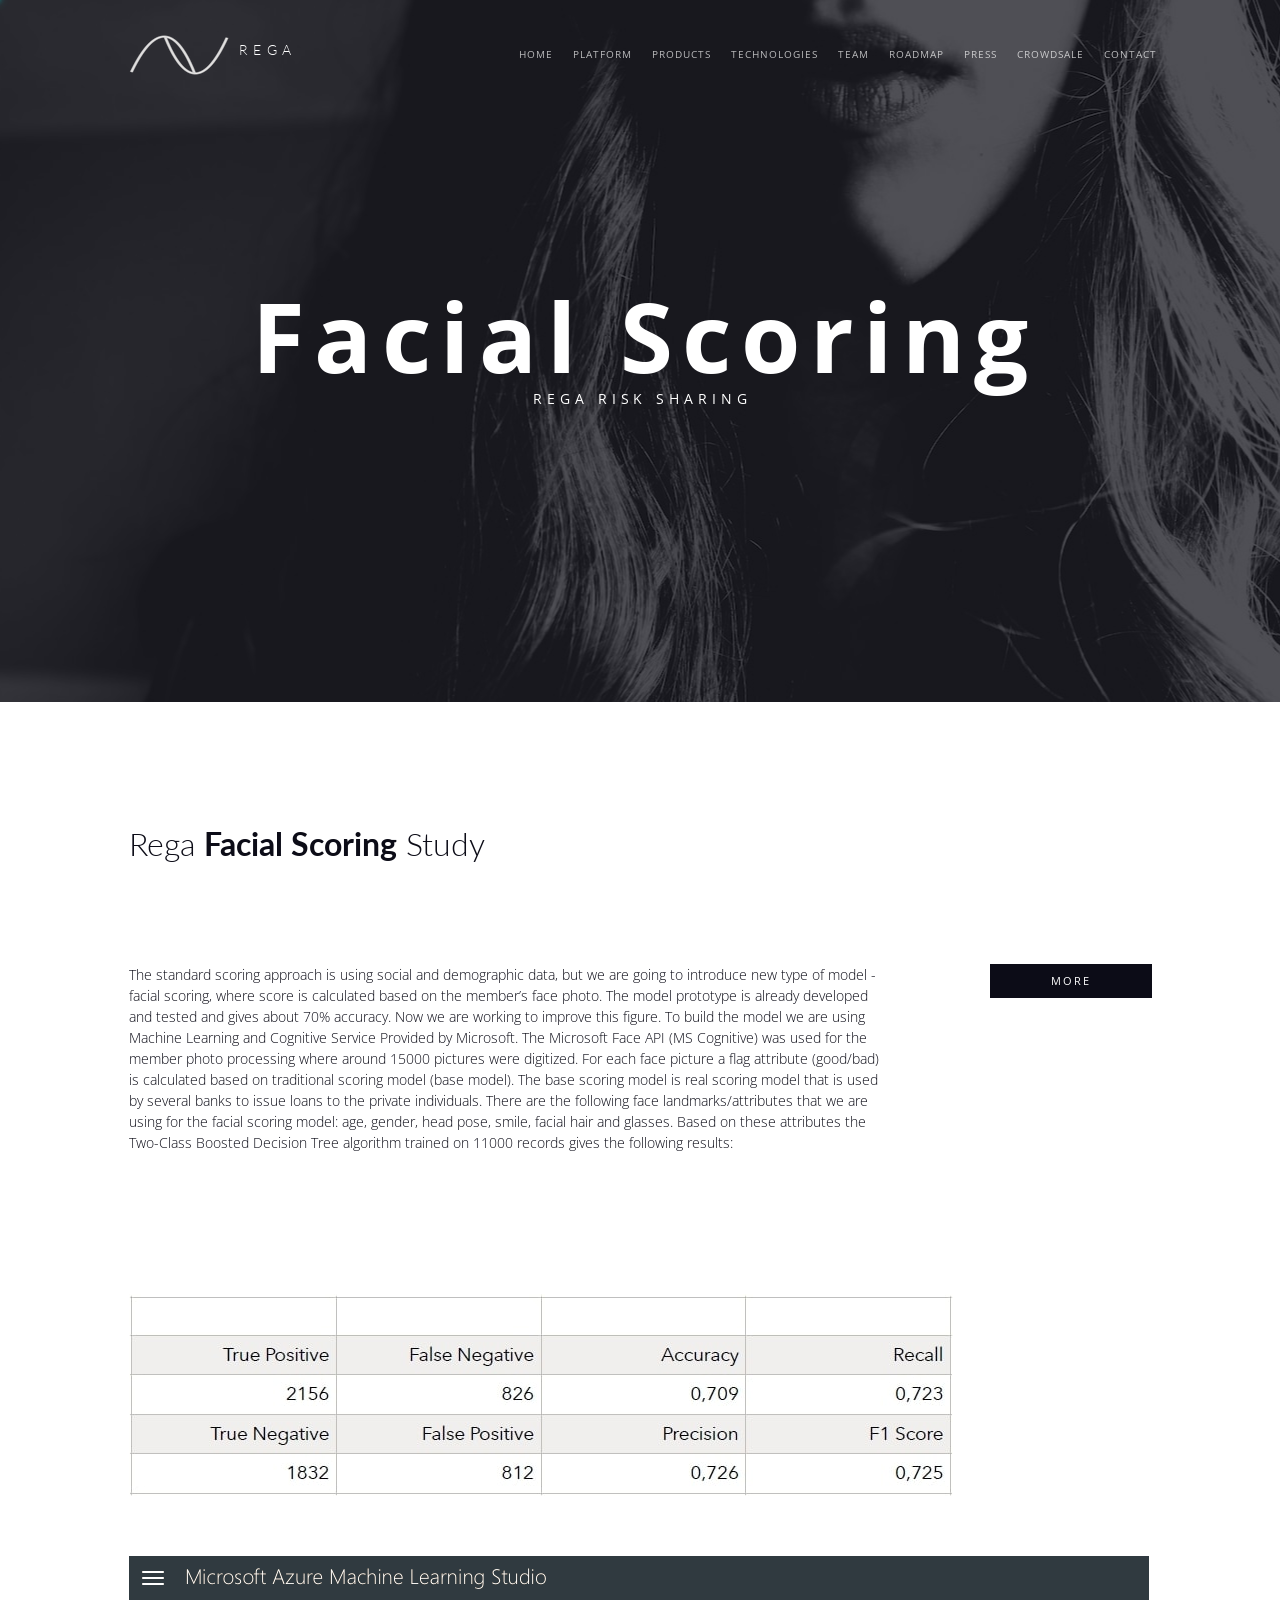
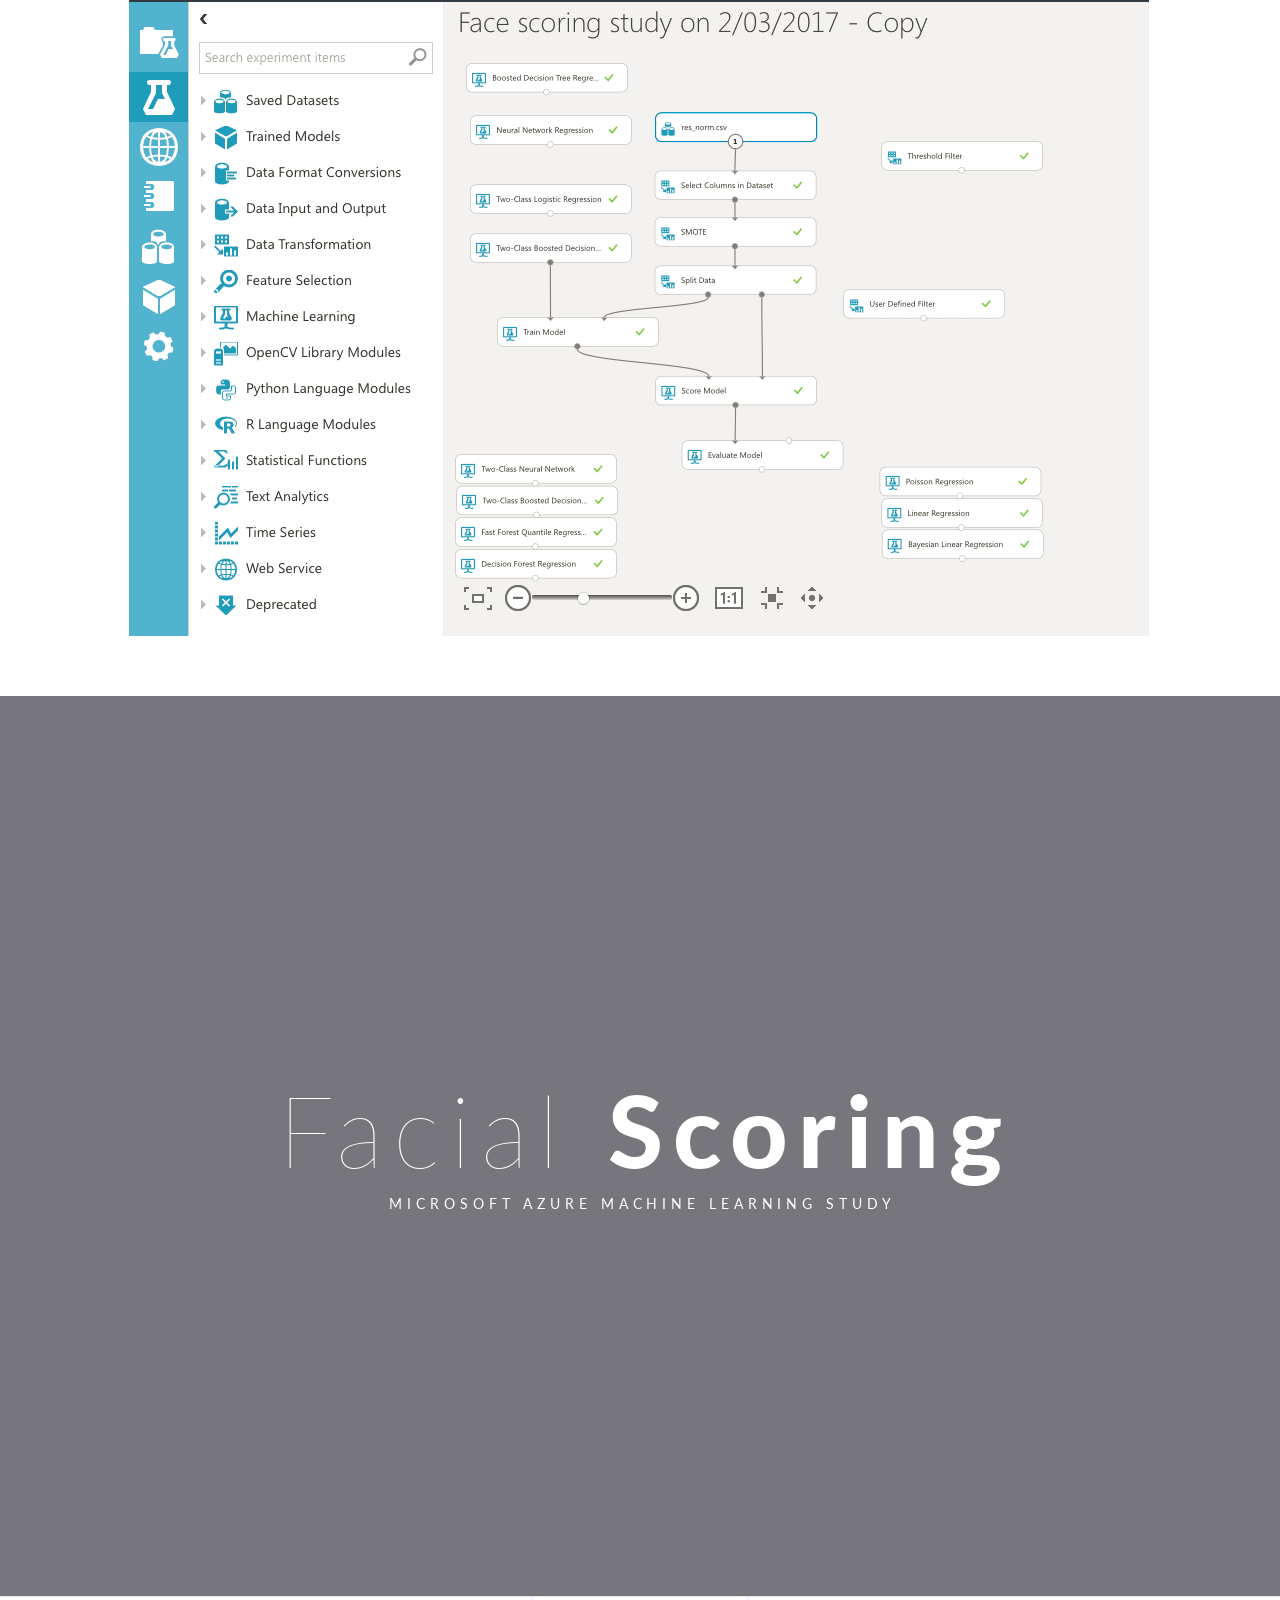
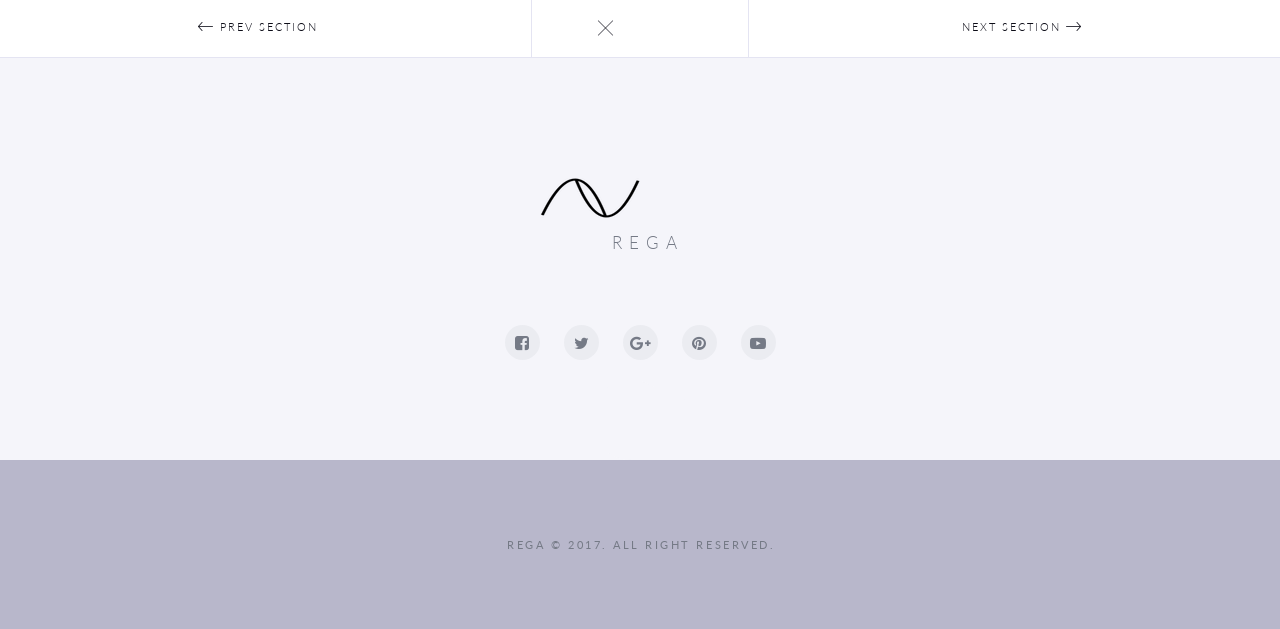
==== facialscoring.html @ 7fac7a2f "ver.1.0" ====
<!DOCTYPE html>
<html lang="en">

<head>
    <meta charset="utf-8">
    <meta http-equiv="X-UA-Compatible" content="IE=edge">
    <meta name="viewport" content="width=device-width, initial-scale=1.0, maximum-scale=1.0">
    <title>Rega | Facial Scoring</title>
    <!-- Bootstrap -->
    <link rel="stylesheet" href="css/bootstrap.min.css">
    <!-- Animation Libraries -->
    <link rel="stylesheet" href="css/animate.min.css">
    <link rel="stylesheet" href="css/magic.min.css">
    <!-- Google Fonts -->
    <link href='http://fonts.googleapis.com/css?family=Lato:100,300,400,700,900%7COpen+Sans:300,400,600,700' rel='stylesheet' type='text/css'>
    <!-- Fonts Icons -->
    <link rel="stylesheet" href="css/custom-icons.css">
    <link rel="stylesheet" href="css/et-line-icons.css">
    <link rel="stylesheet" href="http://maxcdn.bootstrapcdn.com/font-awesome/4.3.0/css/font-awesome.min.css">
    <!-- Owl Carousel -->
    <link rel="stylesheet" href="css/owl.carousel.min.css">
    <!-- Nivo Lightbox -->
    <link rel="stylesheet" href="css/nivo-lightbox/nivo-lightbox.css">
    <link rel="stylesheet" href="css/nivo-lightbox/lightbox-theme.css">
    <!-- Animated Headlines -->
    <link rel="stylesheet" href="css/animated-hedlines.css">
    <!-- Youtube Background Player -->
    <link rel="stylesheet" href="css/YTPlayer.css">
    <!-- Main Styles -->
    <link href="css/styles.css" rel="stylesheet">
    <!-- Theme -->
    <link href="css/theme/scuba-blue.css" rel="stylesheet" data-color="" id="theme">
    <!-- Animsition -->
    <link href="css/animsition.min.css" rel="stylesheet">
    <!-- Favicon (retina) -->
    <link rel="apple-touch-icon-precomposed" sizes="57x57" href="apple-touch-icon-57x57.png" />
    <link rel="apple-touch-icon-precomposed" sizes="114x114" href="apple-touch-icon-114x114.png" />
    <link rel="apple-touch-icon-precomposed" sizes="72x72" href="apple-touch-icon-72x72.png" />
    <link rel="apple-touch-icon-precomposed" sizes="144x144" href="apple-touch-icon-144x144.png" />
    <link rel="apple-touch-icon-precomposed" sizes="120x120" href="apple-touch-icon-120x120.png" />
    <link rel="apple-touch-icon-precomposed" sizes="152x152" href="apple-touch-icon-152x152.png" />
    <link rel="icon" type="image/png" href="favicon-32x32.png" sizes="32x32" />
    <link rel="icon" type="image/png" href="favicon-16x16.png" sizes="16x16" />
    <meta name="application-name" content="&nbsp;" />
    <meta name="msapplication-TileColor" content="#FFFFFF" />
    <meta name="msapplication-TileImage" content="mstile-144x144.png" />
</head>

<body>
    <div id="top"></div>
    <div id="page" class="animsition equal" data-animsition-in="fade-in" data-animsition-out="fade-out-up-sm" data-loader-type="loader2" data-page-loader-text="rega" style="transform-origin: 50% 50vh;">
        <section id="home-section" class="project-header facialscoring-bg overlay half-height">
            <div class="hs-content">
                <div class="hs-content-inner">
                    <div class=" init-animation-2 delay0-4s">
                        <h1 class="hs-text-11">facial scoring</h1>
                    </div>
                    <div class="init-animation-2 delay0-6s">
                        <h2 class="hs-text-6">rega risk sharing</h2>
                    </div>
                </div>
            </div>
        </section>
        <!-- page-header -->
        <!-- Navbar -->
        <div class="position-relative">
            <!-- sticky: 1) add class="sticky-navbar" to #nav-wrapper | 2) remove navbar-fixed-top navbar-transparent class from #nav -->
            <div id="nav-wrapper" class="transp-nav">
                <nav id="nav" class="navbar navbar-default navbar-transparent navbar-fixed-top ripple-group-parent init-animation-1" role="navigation">
                    <!-- progressbar -->
                    <div id="scroll-progressbar" class="scroll-progressbar">
                        <div>
                            <span class="scroll-shadow"></span>
                        </div>
                    </div>
                    <div class="container in-page-scroll">
                        <!-- Brand and toggle get grouped for better mobile display -->
                        <div class="navbar-header">
                            <button type="button" id="animated-navicon" class="navbar-toggle" data-toggle="collapse" data-target="#mobile-navbar-collapse">
                                <span class="sr-only">Toggle navigation</span>
                                <span class="icon-bar"></span>
                                <span class="icon-bar"></span>
                                <span class="icon-bar"></span>
                            </button>
                            <a class="navbar-brand ripple-group" href="index03.html#top">
                                <!-- <img class=" img-responsive" src="img/nn.png"> -->
                                <div class="navbar-logo pull-left">
                                    <img src="img/regalogo-b-w.png" alt="logo" />
                                </div>
                                <p class="pull-left font-second">rega</p>
                            </a>
                        </div>
                        <!-- Collect the nav links, forms, and other content for toggling -->
                        <div class="collapse navbar-collapse" id="mobile-navbar-collapse">
                            <ul class="nav navbar-nav navbar-right cl-effect-5">
                                <li>
                                    <a class="ripple-group" href="index03.html#top">
                                        <span data-hover="home">home</span>
                                    </a>
                                </li>
                                <li>
                                    <a class="ripple-group" href="index03.html#platform-section">
                                        <span data-hover="platform">platform</span>
                                    </a>
                                </li>
                                <li>
                                    <a class="ripple-group" href="index03.html#products-section">
                                        <span data-hover="products">products</span>
                                    </a>
                                </li>
                                <li>
                                    <a class="ripple-group" href="index03.html#technologies-section">
                                        <span data-hover="technologies">technologies</span>
                                    </a>
                                </li>
                                <li>
                                    <a class="ripple-group" href="index03.html#team-section">
                                        <span data-hover="team">team</span>
                                    </a>
                                </li>
                                <li>
                                    <a class="ripple-group" href="index03.html#process-section">
                                        <span data-hover="roadmap">roadmap</span>
                                    </a>
                                </li>
                                <li>
                                    <a class="ripple-group animsition-link" href="blog.html">
                                        <span data-hover="press">press</span>
                                    </a>
                                </li>
                                <li>
                                    <a class="ripple-group" href="index03.html#crowdsale-section">
                                        <span data-hover="crowdsale">crowdsale</span>
                                    </a>
                                </li>
                                <li>
                                    <a class="ripple-group" href="index03.html#contact-section">
                                        <span data-hover="contact">contact</span>
                                    </a>
                                </li>
                            </ul>
                        </div>
                        <!-- /.navbar-collapse -->
                    </div>
                    <!-- /.container -->
                </nav>
            </div>
        </div>
        <!--/ End Navbar -->
        <!-- Do not remove the div below if you want to a sticky navbar! -->
        <div id="about-section"></div>
        <section class="container section">
            <div id="workCopy">
                <div class="section-title text-left padding-bottom-50">
                    <div>
                        <h2 class="section-title-heading">rega <span>facial scoring</span> study</h2>
                    </div>
                </div>
                <div class="row">
                    <div class="col-sm-9">
                        <p class="workDesc">The standard scoring approach is using social and demographic data, but we are going to introduce new type of model - facial scoring, where score is calculated based on the member’s face photo. The model prototype is already developed and tested and gives about 70% accuracy. Now we are working to improve this figure. To build the model we are using Machine Learning and Cognitive Service Provided by Microsoft. The Microsoft Face API (MS Cognitive) was used for the member photo processing where around 15000 pictures were digitized. For each face picture a flag attribute (good/bad) is calculated based on traditional scoring model (base model). The base scoring model is real scoring model that is used by several banks to issue loans to the private individuals.  There are the following face landmarks/attributes that we are using for the facial scoring model: age, gender, head pose, smile, facial hair and glasses. Based on these attributes the Two-Class Boosted Decision Tree algorithm trained on 11000 records gives the following results:</p>
                    </div>
                    <div class="col-sm-3  text-right">
                        <a href="regawhitepaper.pdf" class="btn btn-animated btn-split btn-dark-transparent ripple-alone animsition-link" data-animsition-out="fade-out-up-sm" data-animsition-out-duration="500" data-text="more"><span>white paper</span></a>
                    </div>
                </div>
            </div>
        </section>
        <div class="container">
            <img class="img-responsive  padding-bottom-60" src="img/facialscoring-res.jpg" alt="">
            <img class="img-responsive  padding-bottom-60" src="img/facialscoring.png" alt="">
        </div>
        <div class="full-screen middle-poster overlay facialscoring-bg">
            <div class="table">
                <div class="table-cell">
                    <div class="container">
                        <div class="text-center font-second page-header-title-middle">
                            <h1 class="hs-text-10 wow fadeInDown">facial <span>scoring</span></h1>
                            <h4 class="hs-text-6 wow fadeInUp">Microsoft Azure Machine Learning Study</h4>
                        </div>
                    </div>
                    <!-- container -->
                </div>
            </div>
        </div>
        <div class="portfolio-nav row">
            <a href="tokens.html" class="prev-proj col-sm-5 col-xs-4 animsition-link font-second"><i class="ci-icon-uniE8D1"></i> prev section</a>
            <a href="index03.html#technologies-section" class="all-works col-sm-2 col-xs-4 font-second animsition-link "><i class="ci-icon-uniE8DE"></i><span> all technologies</span></a>
            <a href="scoring.html" class="next-proj col-sm-5 col-xs-4 animsition-link font-second">next section <i class="ci-icon-uniE8BE"></i></a>
        </div>
        
        <!-- container -->
        <!-- Footer Section -->
        <footer class="footer-section section no-padding-bottom light-footer">
            <!-- footer logo -->
            <div class="footer-logo">
            <img src="img/regalogo-b.png" alt="logo" />
                <p class="font-second">
                    rega
                </p>
            </div>
            <!--/ End footer logo -->
            <!-- Social icons -->
            <div class="footer-social">
                <a href="#." class="fa fa-facebook-square wow fadeIn" data-wow-offset="150" data-wow-delay="0s"></a>
                <a href="#." class="fa fa-twitter wow fadeIn" data-wow-offset="150" data-wow-delay=".15s"></a>
                <a href="#." class="fa fa-google-plus wow fadeIn" data-wow-offset="150" data-wow-delay=".3s"></a>
                <a href="#." class="fa fa-pinterest wow fadeIn" data-wow-offset="150" data-wow-delay=".45s"></a>
                <a href="#." class="fa fa-youtube-play wow fadeIn" data-wow-offset="150" data-wow-delay=".6s"></a>
            </div>
            <!--/ End Social icons -->
            <!-- go top pop-up -->
            <div id="go-top" class="go-top go-top-out in-page-scroll">
                <div class="circle1"></div>
                <a href="#top" class="square"><span></span></a>
                <div class="rectangle"></div>
                <div class="circle2"></div>
            </div>
            <!--/ End go top pop-up -->
            <div class="footer-bottom">
                <!-- Copyright -->
                <a class="footer-bottom-text font-second" href="http://themeforest.net/item/volar-one-page-parallax-template/11698815" target="_blank">rega © 2017. All Right Reserved.</a>
                <!-- End Copyright -->
            </div>
        </footer>
        <!--/ End Footer Section -->
    </div>
    <!-- JS Scripts -->
    <script src="js/modernizr.min.js"></script>
    <script src="js/jquery-2.1.1.min.js"></script>
    <script src="js/jquery.easing.1.3.min.js"></script>
    <script src="js/jquery.animsition.min.js"></script>
    <script src="js/smoothscroll.js"></script>
    <script src="js/skrollr.min.js"></script>
    <script src="js/wow.min.js"></script>
    <script src="js/waypoints.min.js"></script>
    <script src="js/bootstrap.min.js"></script>
    <script src="js/jquery.counterup.min.js"></script>
    <script src="js/owl.carousel.min.js"></script>
    <script src="js/animateSlider.js"></script>
    <script src="js/animated-headlines.js"></script>
    <script src="js/jquery.mb.YTPlayer.min.js"></script>
    <script src="js/jquery.vide.min.js"></script>
    <script src="js/jquery.particleground.min.js"></script>
    <script src="js/fss.min.js"></script>
    <script src="js/fssinit.js"></script>
    <script src="js/retina.min.js"></script>
    <script src="js/isotope.pkgd.min.js"></script>
    <script src="js/nivo-lightbox.min.js"></script>
    <script src="js/contactForm.js"></script>
    <!-- <script src="https://maps.googleapis.com/maps/api/js?sensor=false"></script> -->
    <script src="js/scripts.min.js"></script>
    <!--/ End JS Scripts -->
</body>

</html>
---- css/magic.min.css ----
@charset "UTF-8";.magictime{-webkit-animation-duration:1s;-moz-animation-duration:1s;-ms-animation-duration:1s;-o-animation-duration:1s;animation-duration:1s;-webkit-animation-fill-mode:both;-moz-animation-fill-mode:both;-ms-animation-fill-mode:both;-o-animation-fill-mode:both;animation-fill-mode:both;}.magic{-webkit-animation-name:magic;-moz-animation-name:magic;-ms-animation-name:magic;-o-animation-name:magic;animation-name:magic;}.openDownLeft{-webkit-animation-name:openDownLeft;-moz-animation-name:openDownLeft;-ms-animation-name:openDownLeft;-o-animation-name:openDownLeft;animation-name:openDownLeft;}.openDownRight{-webkit-animation-name:openDownRight;-moz-animation-name:openDownRight;-ms-animation-name:openDownRight;-o-animation-name:openDownRight;animation-name:openDownRight;}.openUpLeft{-webkit-animation-name:openUpLeft;-moz-animation-name:openUpLeft;-ms-animation-name:openUpLeft;-o-animation-name:openUpLeft;animation-name:openUpLeft;}.openUpRight{-webkit-animation-name:openUpRight;-moz-animation-name:openUpRight;-ms-animation-name:openUpRight;-o-animation-name:openUpRight;animation-name:openUpRight;}.openDownLeftRetourn{-webkit-animation-name:openDownLeftRetourn;-moz-animation-name:openDownLeftRetourn;-ms-animation-name:openDownLeftRetourn;-o-animation-name:openDownLeftRetourn;animation-name:openDownLeftRetourn;}.openDownRightRetourn{-webkit-animation-name:openDownRightRetourn;-moz-animation-name:openDownRightRetourn;-ms-animation-name:openDownRightRetourn;-o-animation-name:openDownRightRetourn;animation-name:openDownRightRetourn;}.openUpLeftRetourn{-webkit-animation-name:openUpLeftRetourn;-moz-animation-name:openUpLeftRetourn;-ms-animation-name:openUpLeftRetourn;-o-animation-name:openUpLeftRetourn;animation-name:openUpLeftRetourn;}.openUpRightRetourn{-webkit-animation-name:openUpRightRetourn;-moz-animation-name:openUpRightRetourn;-ms-animation-name:openUpRightRetourn;-o-animation-name:openUpRightRetourn;animation-name:openUpRightRetourn;}.openDownLeftOut{-webkit-animation-name:openDownLeftOut;-moz-animation-name:openDownLeftOut;-ms-animation-name:openDownLeftOut;-o-animation-name:openDownLeftOut;animation-name:openDownLeftOut;}.openDownRightOut{-webkit-animation-name:openDownRightOut;-moz-animation-name:openDownRightOut;-ms-animation-name:openDownRightOut;-o-animation-name:openDownRightOut;animation-name:openDownRightOut;}.openUpLeftOut{-webkit-animation-name:openUpLeftOut;-moz-animation-name:openUpLeftOut;-ms-animation-name:openUpLeftOut;-o-animation-name:openUpLeftOut;animation-name:openUpLeftOut;}.openUpRightOut{-webkit-animation-name:openUpRightOut;-moz-animation-name:openUpRightOut;-ms-animation-name:openUpRightOut;-o-animation-name:openUpRightOut;animation-name:openUpRightOut;}.perspectiveDown{-webkit-backface-visibility:visible !important;-moz-backface-visibility:visible !important;-ms-backface-visibility:visible !important;-o-backface-visibility:visible !important;backface-visibility:visible !important;-webkit-animation-name:perspectiveDown;-moz-animation-name:perspectiveDown;-ms-animation-name:perspectiveDown;-o-animation-name:perspectiveDown;animation-name:perspectiveDown;}.perspectiveLeft{-webkit-backface-visibility:visible !important;-moz-backface-visibility:visible !important;-ms-backface-visibility:visible !important;-o-backface-visibility:visible !important;backface-visibility:visible !important;-webkit-animation-name:perspectiveLeft;-moz-animation-name:perspectiveLeft;-ms-animation-name:perspectiveLeft;-o-animation-name:perspectiveLeft;animation-name:perspectiveLeft;}.perspectiveRight{-webkit-backface-visibility:visible !important;-moz-backface-visibility:visible !important;-ms-backface-visibility:visible !important;-o-backface-visibility:visible !important;backface-visibility:visible !important;-webkit-animation-name:perspectiveRight;-moz-animation-name:perspectiveRight;-ms-animation-name:perspectiveRight;-o-animation-name:perspectiveRight;animation-name:perspectiveRight;}.perspectiveUp{-webkit-backface-visibility:visible !important;-moz-backface-visibility:visible !important;-ms-backface-visibility:visible !important;-o-backface-visibility:visible !important;backface-visibility:visible !important;-webkit-animation-name:perspectiveUp;-moz-animation-name:perspectiveUp;-ms-animation-name:perspectiveUp;-o-animation-name:perspectiveUp;animation-name:perspectiveUp;}.perspectiveDownRetourn{-webkit-backface-visibility:visible !important;-moz-backface-visibility:visible !important;-ms-backface-visibility:visible !important;-o-backface-visibility:visible !important;backface-visibility:visible !important;-webkit-animation-name:perspectiveDownRetourn;-moz-animation-name:perspectiveDownRetourn;-ms-animation-name:perspectiveDownRetourn;-o-animation-name:perspectiveDownRetourn;animation-name:perspectiveDownRetourn;}.perspectiveLeftRetourn{-webkit-backface-visibility:visible !important;-moz-backface-visibility:visible !important;-ms-backface-visibility:visible !important;-o-backface-visibility:visible !important;backface-visibility:visible !important;-webkit-animation-name:perspectiveLeftRetourn;-moz-animation-name:perspectiveLeftRetourn;-ms-animation-name:perspectiveLeftRetourn;-o-animation-name:perspectiveLeftRetourn;animation-name:perspectiveLeftRetourn;}.perspectiveRightRetourn{-webkit-backface-visibility:visible !important;-moz-backface-visibility:visible !important;-ms-backface-visibility:visible !important;-o-backface-visibility:visible !important;backface-visibility:visible !important;-webkit-animation-name:perspectiveRightRetourn;-moz-animation-name:perspectiveRightRetourn;-ms-animation-name:perspectiveRightRetourn;-o-animation-name:perspectiveRightRetourn;animation-name:perspectiveRightRetourn;}.perspectiveUpRetourn{-webkit-backface-visibility:visible !important;-moz-backface-visibility:visible !important;-ms-backface-visibility:visible !important;-o-backface-visibility:visible !important;backface-visibility:visible !important;-webkit-animation-name:perspectiveUpRetourn;-moz-animation-name:perspectiveUpRetourn;-ms-animation-name:perspectiveUpRetourn;-o-animation-name:perspectiveUpRetourn;animation-name:perspectiveUpRetourn;}.puffIn{-webkit-animation-name:puffIn;-moz-animation-name:puffIn;-ms-animation-name:puffIn;-o-animation-name:puffIn;animation-name:puffIn;}.puffOut{-webkit-animation-name:puffOut;-moz-animation-name:puffOut;-ms-animation-name:puffOut;-o-animation-name:puffOut;animation-name:puffOut;}.rotateDown{-webkit-backface-visibility:visible !important;-moz-backface-visibility:visible !important;-ms-backface-visibility:visible !important;-o-backface-visibility:visible !important;backface-visibility:visible !important;-webkit-animation-name:rotateDown;-moz-animation-name:rotateDown;-ms-animation-name:rotateDown;-o-animation-name:rotateDown;animation-name:rotateDown;}.rotateLeft{-webkit-backface-visibility:visible !important;-moz-backface-visibility:visible !important;-ms-backface-visibility:visible !important;-o-backface-visibility:visible !important;backface-visibility:visible !important;-webkit-animation-name:rotateLeft;-moz-animation-name:rotateLeft;-ms-animation-name:rotateLeft;-o-animation-name:rotateLeft;animation-name:rotateLeft;}.rotateRight{-webkit-backface-visibility:visible !important;-moz-backface-visibility:visible !important;-ms-backface-visibility:visible !important;-o-backface-visibility:visible !important;backface-visibility:visible !important;-webkit-animation-name:rotateRight;-moz-animation-name:rotateRight;-ms-animation-name:rotateRight;-o-animation-name:rotateRight;animation-name:rotateRight;}.rotateUp{-webkit-backface-visibility:visible !important;-moz-backface-visibility:visible !important;-ms-backface-visibility:visible !important;-o-backface-visibility:visible !important;backface-visibility:visible !important;-webkit-animation-name:rotateUp;-moz-animation-name:rotateUp;-ms-animation-name:rotateUp;-o-animation-name:rotateUp;animation-name:rotateUp;}.slideDown{-webkit-animation-name:slideDown;-moz-animation-name:slideDown;-ms-animation-name:slideDown;-o-animation-name:slideDown;animation-name:slideDown;}.slideLeft{-webkit-animation-name:slideLeft;-moz-animation-name:slideLeft;-ms-animation-name:slideLeft;-o-animation-name:slideLeft;animation-name:slideLeft;}.slideRight{-webkit-animation-name:slideRight;-moz-animation-name:slideRight;-ms-animation-name:slideRight;-o-animation-name:slideRight;animation-name:slideRight;}.slideUp{-webkit-animation-name:slideUp;-moz-animation-name:slideUp;-ms-animation-name:slideUp;-o-animation-name:slideUp;animation-name:slideUp;}.slideDownRetourn{-webkit-animation-name:slideDownRetourn;-moz-animation-name:slideDownRetourn;-ms-animation-name:slideDownRetourn;-o-animation-name:slideDownRetourn;animation-name:slideDownRetourn;}.slideLeftRetourn{-webkit-animation-name:slideLeftRetourn;-moz-animation-name:slideLeftRetourn;-ms-animation-name:slideLeftRetourn;-o-animation-name:slideLeftRetourn;animation-name:slideLeftRetourn;}.slideRightRetourn{-webkit-animation-name:slideRightRetourn;-moz-animation-name:slideRightRetourn;-ms-animation-name:slideRightRetourn;-o-animation-name:slideRightRetourn;animation-name:slideRightRetourn;}.slideUpRetourn{-webkit-animation-name:slideUpRetourn;-moz-animation-name:slideUpRetourn;-ms-animation-name:slideUpRetourn;-o-animation-name:slideUpRetourn;animation-name:slideUpRetourn;}.swap{-webkit-animation-name:swap;-moz-animation-name:swap;-ms-animation-name:swap;-o-animation-name:swap;animation-name:swap;}.twisterInDown{-webkit-animation-name:twisterInDown;-moz-animation-name:twisterInDown;-ms-animation-name:twisterInDown;-o-animation-name:twisterInDown;animation-name:twisterInDown;}.twisterInUp{-webkit-animation-name:twisterInUp;-moz-animation-name:twisterInUp;-ms-animation-name:twisterInUp;-o-animation-name:twisterInUp;animation-name:twisterInUp;}.vanishIn{-webkit-animation-name:vanishIn;-moz-animation-name:vanishIn;-ms-animation-name:vanishIn;-o-animation-name:vanishIn;animation-name:vanishIn;}.vanishOut{-webkit-animation-name:vanishOut;-moz-animation-name:vanishOut;-ms-animation-name:vanishOut;-o-animation-name:vanishOut;animation-name:vanishOut;}.swashOut{-webkit-animation-name:swashOut;-moz-animation-name:swashOut;-ms-animation-name:swashOut;-o-animation-name:swashOut;animation-name:swashOut;}.swashIn{-webkit-animation-name:swashIn;-moz-animation-name:swashIn;-ms-animation-name:swashIn;-o-animation-name:swashIn;animation-name:swashIn;}.foolishOut{-webkit-animation-name:foolishOut;-moz-animation-name:foolishOut;-ms-animation-name:foolishOut;-o-animation-name:foolishOut;animation-name:foolishOut;}.foolishIn{-webkit-animation-name:foolishIn;-moz-animation-name:foolishIn;-ms-animation-name:foolishIn;-o-animation-name:foolishIn;animation-name:foolishIn;}.holeOut{-webkit-animation-name:holeOut;-moz-animation-name:holeOut;-ms-animation-name:holeOut;-o-animation-name:holeOut;animation-name:holeOut;}.tinRightOut{-webkit-animation-name:tinRightOut;-moz-animation-name:tinRightOut;-ms-animation-name:tinRightOut;-o-animation-name:tinRightOut;animation-name:tinRightOut;}.tinLeftOut{-webkit-animation-name:tinLeftOut;-moz-animation-name:tinLeftOut;-ms-animation-name:tinLeftOut;-o-animation-name:tinLeftOut;animation-name:tinLeftOut;}.tinUpOut{-webkit-animation-name:tinUpOut;-moz-animation-name:tinUpOut;-ms-animation-name:tinUpOut;-o-animation-name:tinUpOut;animation-name:tinUpOut;}.tinDownOut{-webkit-animation-name:tinDownOut;-moz-animation-name:tinDownOut;-ms-animation-name:tinDownOut;-o-animation-name:tinDownOut;animation-name:tinDownOut;}.tinRightIn{-webkit-animation-name:tinRightIn;-moz-animation-name:tinRightIn;-ms-animation-name:tinRightIn;-o-animation-name:tinRightIn;animation-name:tinRightIn;}.tinLeftIn{-webkit-animation-name:tinLeftIn;-moz-animation-name:tinLeftIn;-ms-animation-name:tinLeftIn;-o-animation-name:tinLeftIn;animation-name:tinLeftIn;}.tinUpIn{-webkit-animation-name:tinUpIn;-moz-animation-name:tinUpIn;-ms-animation-name:tinUpIn;-o-animation-name:tinUpIn;animation-name:tinUpIn;}.tinDownIn{-webkit-animation-name:tinDownIn;-moz-animation-name:tinDownIn;-ms-animation-name:tinDownIn;-o-animation-name:tinDownIn;animation-name:tinDownIn;}.bombRightOut{-webkit-animation-name:bombRightOut;-moz-animation-name:bombRightOut;-ms-animation-name:bombRightOut;-o-animation-name:bombRightOut;animation-name:bombRightOut;}.bombLeftOut{-webkit-animation-name:bombLeftOut;-moz-animation-name:bombLeftOut;-ms-animation-name:bombLeftOut;-o-animation-name:bombLeftOut;animation-name:bombLeftOut;}.boingInUp{-webkit-animation-name:boingInUp;-moz-animation-name:boingInUp;-ms-animation-name:boingInUp;-o-animation-name:boingInUp;animation-name:boingInUp;}.boingOutDown{-webkit-animation-name:boingOutDown;-moz-animation-name:boingOutDown;-ms-animation-name:boingOutDown;-o-animation-name:boingOutDown;animation-name:boingOutDown;}.spaceOutUp{-webkit-animation-name:spaceOutUp;-moz-animation-name:spaceOutUp;-ms-animation-name:spaceOutUp;-o-animation-name:spaceOutUp;animation-name:spaceOutUp;}.spaceOutRight{-webkit-animation-name:spaceOutRight;-moz-animation-name:spaceOutRight;-ms-animation-name:spaceOutRight;-o-animation-name:spaceOutRight;animation-name:spaceOutRight;}.spaceOutDown{-webkit-animation-name:spaceOutDown;-moz-animation-name:spaceOutDown;-ms-animation-name:spaceOutDown;-o-animation-name:spaceOutDown;animation-name:spaceOutDown;}.spaceOutLeft{-webkit-animation-name:spaceOutLeft;-moz-animation-name:spaceOutLeft;-ms-animation-name:spaceOutLeft;-o-animation-name:spaceOutLeft;animation-name:spaceOutLeft;}.spaceInUp{-webkit-animation-name:spaceInUp;-moz-animation-name:spaceInUp;-ms-animation-name:spaceInUp;-o-animation-name:spaceInUp;animation-name:spaceInUp;}.spaceInRight{-webkit-animation-name:spaceInRight;-moz-animation-name:spaceInRight;-ms-animation-name:spaceInRight;-o-animation-name:spaceInRight;animation-name:spaceInRight;}.spaceInDown{-webkit-animation-name:spaceInDown;-moz-animation-name:spaceInDown;-ms-animation-name:spaceInDown;-o-animation-name:spaceInDown;animation-name:spaceInDown;}.spaceInLeft{-webkit-animation-name:spaceInLeft;-moz-animation-name:spaceInLeft;-ms-animation-name:spaceInLeft;-o-animation-name:spaceInLeft;animation-name:spaceInLeft;}@-moz-keyframes magic{0%{opacity:1;-moz-transform-origin:100% 200%;-moz-transform:scale(1,1) rotate(0deg);}100%{opacity:0;-moz-transform-origin:200% 500%;-moz-transform:scale(0,0) rotate(270deg);}}@-webkit-keyframes magic{0%{opacity:1;-webkit-transform-origin:100% 200%;-webkit-transform:scale(1,1) rotate(0deg);}100%{opacity:0;-webkit-transform-origin:200% 500%;-webkit-transform:scale(0,0) rotate(270deg);}}@-o-keyframes magic{0%{opacity:1;-o-transform-origin:100% 200%;-o-transform:scale(1,1) rotate(0deg);}100%{opacity:0;-o-transform-origin:200% 500%;-o-transform:scale(0,0) rotate(270deg);}}@-ms-keyframes magic{0%{opacity:1;-ms-transform-origin:100% 200%;-ms-transform:scale(1,1) rotate(0deg);}100%{opacity:0;-ms-transform-origin:200% 500%;-ms-transform:scale(0,0) rotate(270deg);}}@keyframes magic{0%{opacity:1;transform-origin:100% 200%;transform:scale(1,1) rotate(0deg);}100%{opacity:0;transform-origin:200% 500%;transform:scale(0,0) rotate(270deg);}}@-moz-keyframes openDownLeft{0%{-moz-transform-origin:bottom left;-moz-transform:rotate(0deg);-moz-animation-timing-function:ease-out;}100%{-moz-transform-origin:bottom left;-moz-transform:rotate(-110deg);-moz-animation-timing-function:ease-in-out;}}@-webkit-keyframes openDownLeft{0%{-webkit-transform-origin:bottom left;-webkit-transform:rotate(0deg);-webkit-animation-timing-function:ease-out;}100%{-webkit-transform-origin:bottom left;-webkit-transform:rotate(-110deg);-webkit-animation-timing-function:ease-in-out;}}@-o-keyframes openDownLeft{0%{-o-transform-origin:bottom left;-o-transform:rotate(0deg);-o-animation-timing-function:ease-out;}100%{-o-transform-origin:bottom left;-o-transform:rotate(-110deg);-o-animation-timing-function:ease-in-out;}}@-ms-keyframes openDownLeft{0%{-ms-transform-origin:bottom left;-ms-transform:rotate(0deg);-ms-animation-timing-function:ease-out;}100%{-ms-transform-origin:bottom left;-ms-transform:rotate(-110deg);-ms-animation-timing-function:ease-in-out;}}@keyframes openDownLeft{0%{transform-origin:bottom left;transform:rotate(0deg);animation-timing-function:ease-out;}100%{transform-origin:bottom left;transform:rotate(-110deg);animation-timing-function:ease-in-out;}}@-moz-keyframes openDownRight{0%{-moz-transform-origin:bottom right;-moz-transform:rotate(0deg);-moz-animation-timing-function:ease-out;}100%{-moz-transform-origin:bottom right;-moz-transform:rotate(110deg);-moz-animation-timing-function:ease-in-out;}}@-webkit-keyframes openDownRight{0%{-webkit-transform-origin:bottom right;-webkit-transform:rotate(0deg);-webkit-animation-timing-function:ease-out;}100%{-webkit-transform-origin:bottom right;-webkit-transform:rotate(110deg);-webkit-animation-timing-function:ease-in-out;}}@-o-keyframes openDownRight{0%{-o-transform-origin:bottom right;-o-transform:rotate(0deg);-o-animation-timing-function:ease-out;}100%{-o-transform-origin:bottom right;-o-transform:rotate(110deg);-o-animation-timing-function:ease-in-out;}}@-ms-keyframes openDownRight{0%{-ms-transform-origin:bottom right;-ms-transform:rotate(0deg);-ms-animation-timing-function:ease-out;}100%{-ms-transform-origin:bottom right;-ms-transform:rotate(110deg);-ms-animation-timing-function:ease-in-out;}}@keyframes openDownRight{0%{transform-origin:bottom right;transform:rotate(0deg);animation-timing-function:ease-out;}100%{transform-origin:bottom right;transform:rotate(110deg);animation-timing-function:ease-in-out;}}@-moz-keyframes openUpLeft{0%{-moz-transform-origin:top left;-moz-transform:rotate(0deg);-moz-animation-timing-function:ease-out;}100%{-moz-transform-origin:top left;-moz-transform:rotate(110deg);-moz-animation-timing-function:ease-in-out;}}@-webkit-keyframes openUpLeft{0%{-webkit-transform-origin:top left;-webkit-transform:rotate(0deg);-webkit-animation-timing-function:ease-out;}100%{-webkit-transform-origin:top left;-webkit-transform:rotate(110deg);-webkit-animation-timing-function:ease-in-out;}}@-o-keyframes openUpLeft{0%{-o-transform-origin:top left;-o-transform:rotate(0deg);-o-animation-timing-function:ease-out;}100%{-o-transform-origin:top left;-o-transform:rotate(110deg);-o-animation-timing-function:ease-in-out;}}@-ms-keyframes openUpLeft{0%{-ms-transform-origin:top left;-ms-transform:rotate(0deg);-ms-animation-timing-function:ease-out;}100%{-ms-transform-origin:top left;-ms-transform:rotate(110deg);-ms-animation-timing-function:ease-in-out;}}@keyframes openUpLeft{0%{transform-origin:top left;transform:rotate(0deg);animation-timing-function:ease-out;}100%{transform-origin:top left;transform:rotate(110deg);animation-timing-function:ease-in-out;}}@-moz-keyframes openUpRight{0%{-moz-transform-origin:top right;-moz-transform:rotate(0deg);-moz-animation-timing-function:ease-out;}100%{-moz-transform-origin:top right;-moz-transform:rotate(-110deg);-moz-animation-timing-function:ease-in-out;}}@-webkit-keyframes openUpRight{0%{-webkit-transform-origin:top right;-webkit-transform:rotate(0deg);-webkit-animation-timing-function:ease-out;}100%{-webkit-transform-origin:top right;-webkit-transform:rotate(-110deg);-webkit-animation-timing-function:ease-in-out;}}@-o-keyframes openUpRight{0%{-o-transform-origin:top right;-o-transform:rotate(0deg);-o-animation-timing-function:ease-out;}100%{-o-transform-origin:top right;-o-transform:rotate(-110deg);-o-animation-timing-function:ease-in-out;}}@-ms-keyframes openUpRight{0%{-ms-transform-origin:top right;-ms-transform:rotate(0deg);-ms-animation-timing-function:ease-out;}100%{-ms-transform-origin:top right;-ms-transform:rotate(-110deg);-ms-animation-timing-function:ease-in-out;}}@keyframes openUpRight{0%{transform-origin:top right;transform:rotate(0deg);animation-timing-function:ease-out;}100%{transform-origin:top right;transform:rotate(-110deg);animation-timing-function:ease-in-out;}}@-moz-keyframes openDownLeftRetourn{0%{-moz-transform-origin:bottom left;-moz-transform:rotate(-110deg);-moz-animation-timing-function:ease-in-out;}100%{-moz-transform-origin:bottom left;-moz-transform:rotate(0deg);-moz-animation-timing-function:ease-out;}}@-webkit-keyframes openDownLeftRetourn{0%{-webkit-transform-origin:bottom left;-webkit-transform:rotate(-110deg);-webkit-animation-timing-function:ease-in-out;}100%{-webkit-transform-origin:bottom left;-webkit-transform:rotate(0deg);-webkit-animation-timing-function:ease-out;}}@-o-keyframes openDownLeftRetourn{0%{-o-transform-origin:bottom left;-o-transform:rotate(-110deg);-o-animation-timing-function:ease-in-out;}100%{-o-transform-origin:bottom left;-o-transform:rotate(0deg);-o-animation-timing-function:ease-out;}}@-ms-keyframes openDownLeftRetourn{0%{-ms-transform-origin:bottom left;-ms-transform:rotate(-110deg);-ms-animation-timing-function:ease-in-out;}100%{-ms-transform-origin:bottom left;-ms-transform:rotate(0deg);-ms-animation-timing-function:ease-out;}}@keyframes openDownLeftRetourn{0%{transform-origin:bottom left;transform:rotate(-110deg);animation-timing-function:ease-in-out;}100%{transform-origin:bottom left;transform:rotate(0deg);animation-timing-function:ease-out;}}@-moz-keyframes openDownRightRetourn{0%{-moz-transform-origin:bottom right;-moz-transform:rotate(110deg);-moz-animation-timing-function:ease-in-out;}100%{-moz-transform-origin:bottom right;-moz-transform:rotate(0deg);-moz-animation-timing-function:ease-out;}}@-webkit-keyframes openDownRightRetourn{0%{-webkit-transform-origin:bottom right;-webkit-transform:rotate(110deg);-webkit-animation-timing-function:ease-in-out;}100%{-webkit-transform-origin:bottom right;-webkit-transform:rotate(0deg);-webkit-animation-timing-function:ease-out;}}@-o-keyframes openDownRightRetourn{0%{-o-transform-origin:bottom right;-o-transform:rotate(110deg);-o-animation-timing-function:ease-in-out;}100%{-o-transform-origin:bottom right;-o-transform:rotate(0deg);-o-animation-timing-function:ease-out;}}@-ms-keyframes openDownRightRetourn{0%{-ms-transform-origin:bottom right;-ms-transform:rotate(110deg);-ms-animation-timing-function:ease-in-out;}100%{-ms-transform-origin:bottom right;-ms-transform:rotate(0deg);-ms-animation-timing-function:ease-out;}}@keyframes openDownRightRetourn{0%{transform-origin:bottom right;transform:rotate(110deg);animation-timing-function:ease-in-out;}100%{transform-origin:bottom right;transform:rotate(0deg);animation-timing-function:ease-out;}}@-moz-keyframes openUpLeftRetourn{0%{-moz-transform-origin:top left;-moz-transform:rotate(110deg);-moz-animation-timing-function:ease-in-out;}100%{-moz-transform-origin:top left;-moz-transform:rotate(0deg);-moz-animation-timing-function:ease-out;}}@-webkit-keyframes openUpLeftRetourn{0%{-webkit-transform-origin:top left;-webkit-transform:rotate(110deg);-webkit-animation-timing-function:ease-in-out;}100%{-webkit-transform-origin:top left;-webkit-transform:rotate(0deg);-webkit-animation-timing-function:ease-out;}}@-o-keyframes openUpLeftRetourn{0%{-o-transform-origin:top left;-o-transform:rotate(110deg);-o-animation-timing-function:ease-in-out;}100%{-o-transform-origin:top left;-o-transform:rotate(0deg);-o-animation-timing-function:ease-out;}}@-ms-keyframes openUpLeftRetourn{0%{-ms-transform-origin:top left;-ms-transform:rotate(110deg);-ms-animation-timing-function:ease-in-out;}100%{-ms-transform-origin:top left;-ms-transform:rotate(0deg);-ms-animation-timing-function:ease-out;}}@keyframes openUpLeftRetourn{0%{transform-origin:top left;transform:rotate(110deg);animation-timing-function:ease-in-out;}100%{transform-origin:top left;transform:rotate(0deg);animation-timing-function:ease-out;}}@-moz-keyframes openUpRightRetourn{0%{-moz-transform-origin:top right;-moz-transform:rotate(-110deg);-moz-animation-timing-function:ease-in-out;}100%{-moz-transform-origin:top right;-moz-transform:rotate(0deg);-moz-animation-timing-function:ease-out;}}@-webkit-keyframes openUpRightRetourn{0%{-webkit-transform-origin:top right;-webkit-transform:rotate(-110deg);-webkit-animation-timing-function:ease-in-out;}100%{-webkit-transform-origin:top right;-webkit-transform:rotate(0deg);-webkit-animation-timing-function:ease-out;}}@-o-keyframes openUpRightRetourn{0%{-o-transform-origin:top right;-o-transform:rotate(-110deg);-o-animation-timing-function:ease-in-out;}100%{-o-transform-origin:top right;-o-transform:rotate(0deg);-o-animation-timing-function:ease-out;}}@-ms-keyframes openUpRightRetourn{0%{-ms-transform-origin:top right;-ms-transform:rotate(-110deg);-ms-animation-timing-function:ease-in-out;}100%{-ms-transform-origin:top right;-ms-transform:rotate(0deg);-ms-animation-timing-function:ease-out;}}@keyframes openUpRightRetourn{0%{transform-origin:top right;transform:rotate(-110deg);animation-timing-function:ease-in-out;}100%{transform-origin:top right;transform:rotate(0deg);animation-timing-function:ease-out;}}@-moz-keyframes openDownLeftOut{0%{opacity:1;-moz-transform-origin:bottom left;-moz-transform:rotate(0deg);-moz-animation-timing-function:ease-out;}100%{opacity:0;-moz-transform-origin:bottom left;-moz-transform:rotate(-110deg);-moz-animation-timing-function:ease-in-out;}}@-webkit-keyframes openDownLeftOut{0%{opacity:1;-webkit-transform-origin:bottom left;-webkit-transform:rotate(0deg);-webkit-animation-timing-function:ease-out;}100%{opacity:0;-webkit-transform-origin:bottom left;-webkit-transform:rotate(-110deg);-webkit-animation-timing-function:ease-in-out;}}@-o-keyframes openDownLeftOut{0%{opacity:1;-o-transform-origin:bottom left;-o-transform:rotate(0deg);-o-animation-timing-function:ease-out;}100%{opacity:0;-o-transform-origin:bottom left;-o-transform:rotate(-110deg);-o-animation-timing-function:ease-in-out;}}@-ms-keyframes openDownLeftOut{0%{opacity:1;-ms-transform-origin:bottom left;-ms-transform:rotate(0deg);-ms-animation-timing-function:ease-out;}100%{opacity:0;-ms-transform-origin:bottom left;-ms-transform:rotate(-110deg);-ms-animation-timing-function:ease-in-out;}}@keyframes openDownLeftOut{0%{opacity:1;transform-origin:bottom left;transform:rotate(0deg);animation-timing-function:ease-out;}100%{opacity:0;transform-origin:bottom left;transform:rotate(-110deg);animation-timing-function:ease-in-out;}}@-moz-keyframes openDownRightOut{0%{opacity:1;-moz-transform-origin:bottom right;-moz-transform:rotate(0deg);-moz-animation-timing-function:ease-out;}100%{opacity:0;-moz-transform-origin:bottom right;-moz-transform:rotate(110deg);-moz-animation-timing-function:ease-in-out;}}@-webkit-keyframes openDownRightOut{0%{opacity:1;-webkit-transform-origin:bottom right;-webkit-transform:rotate(0deg);-webkit-animation-timing-function:ease-out;}100%{opacity:0;-webkit-transform-origin:bottom right;-webkit-transform:rotate(110deg);-webkit-animation-timing-function:ease-in-out;}}@-o-keyframes openDownRightOut{0%{opacity:1;-o-transform-origin:bottom right;-o-transform:rotate(0deg);-o-animation-timing-function:ease-out;}100%{opacity:0;-o-transform-origin:bottom right;-o-transform:rotate(110deg);-o-animation-timing-function:ease-in-out;}}@-ms-keyframes openDownRightOut{0%{opacity:1;-ms-transform-origin:bottom right;-ms-transform:rotate(0deg);-ms-animation-timing-function:ease-out;}100%{opacity:0;-ms-transform-origin:bottom right;-ms-transform:rotate(110deg);-ms-animation-timing-function:ease-in-out;}}@keyframes openDownRightOut{0%{opacity:1;transform-origin:bottom right;transform:rotate(0deg);animation-timing-function:ease-out;}100%{opacity:0;transform-origin:bottom right;transform:rotate(110deg);animation-timing-function:ease-in-out;}}@-moz-keyframes openUpLeftOut{0%{opacity:1;-moz-transform-origin:top left;-moz-transform:rotate(0deg);-moz-animation-timing-function:ease-out;}100%{opacity:0;-moz-transform-origin:top left;-moz-transform:rotate(110deg);-moz-animation-timing-function:ease-in-out;}}@-webkit-keyframes openUpLeftOut{0%{opacity:1;-webkit-transform-origin:top left;-webkit-transform:rotate(0deg);-webkit-animation-timing-function:ease-out;}100%{opacity:0;-webkit-transform-origin:top left;-webkit-transform:rotate(110deg);-webkit-animation-timing-function:ease-in-out;}}@-o-keyframes openUpLeftOut{0%{opacity:1;-o-transform-origin:top left;-o-transform:rotate(0deg);-o-animation-timing-function:ease-out;}100%{opacity:0;-o-transform-origin:top left;-o-transform:rotate(110deg);-o-animation-timing-function:ease-in-out;}}@-ms-keyframes openUpLeftOut{0%{opacity:1;-ms-transform-origin:top left;-ms-transform:rotate(0deg);-ms-animation-timing-function:ease-out;}100%{opacity:0;-ms-transform-origin:top left;-ms-transform:rotate(110deg);-ms-animation-timing-function:ease-in-out;}}@keyframes openUpLeftOut{0%{opacity:1;transform-origin:top left;transform:rotate(0deg);animation-timing-function:ease-out;}100%{opacity:0;transform-origin:top left;transform:rotate(110deg);animation-timing-function:ease-in-out;}}@-moz-keyframes openUpRightOut{0%{opacity:1;-moz-transform-origin:top right;-moz-transform:rotate(0deg);-moz-animation-timing-function:ease-out;}100%{opacity:0;-moz-transform-origin:top right;-moz-transform:rotate(-110deg);-moz-animation-timing-function:ease-in-out;}}@-webkit-keyframes openUpRightOut{0%{opacity:1;-webkit-transform-origin:top right;-webkit-transform:rotate(0deg);-webkit-animation-timing-function:ease-out;}100%{opacity:0;-webkit-transform-origin:top right;-webkit-transform:rotate(-110deg);-webkit-animation-timing-function:ease-in-out;}}@-o-keyframes openUpRightOut{0%{opacity:1;-o-transform-origin:top right;-o-transform:rotate(0deg);-o-animation-timing-function:ease-out;}100%{opacity:0;-o-transform-origin:top right;-o-transform:rotate(-110deg);-o-animation-timing-function:ease-in-out;}}@-ms-keyframes openUpRightOut{0%{opacity:1;-ms-transform-origin:top right;-ms-transform:rotate(0deg);-ms-animation-timing-function:ease-out;}100%{opacity:0;-ms-transform-origin:top right;-ms-transform:rotate(-110deg);-ms-animation-timing-function:ease-in-out;}}@keyframes openUpRightOut{0%{opacity:1;transform-origin:top right;transform:rotate(0deg);animation-timing-function:ease-out;}100%{opacity:0;transform-origin:top right;transform:rotate(-110deg);animation-timing-function:ease-in-out;}}@-moz-keyframes perspectiveDown{0%{-moz-transform-origin:0 100%;-moz-transform:perspective(800px) rotateX(0deg);}100%{-moz-transform-origin:0 100%;-moz-transform:perspective(800px) rotateX(-180deg);}}@-webkit-keyframes perspectiveDown{0%{-webkit-transform-origin:0 100%;-webkit-transform:perspective(800px) rotateX(0deg);}100%{-webkit-transform-origin:0 100%;-webkit-transform:perspective(800px) rotateX(-180deg);}}@-o-keyframes perspectiveDown{0%{-o-transform-origin:0 100%;-o-transform:perspective(800px) rotateX(0deg);}100%{-o-transform-origin:0 100%;-o-transform:perspective(800px) rotateX(-180deg);}}@-ms-keyframes perspectiveDown{0%{-ms-transform-origin:0 100%;-ms-transform:perspective(800px) rotateX(0deg);}100%{-ms-transform-origin:0 100%;-ms-transform:perspective(800px) rotateX(-180deg);}}@keyframes perspectiveDown{0%{transform-origin:0 100%;transform:perspective(800px) rotateX(0deg);}100%{transform-origin:0 100%;transform:perspective(800px) rotateX(-180deg);}}@-moz-keyframes perspectiveLeft{0%{-moz-transform-origin:0 0;-moz-transform:perspective(800px) rotateY(0deg);}100%{-moz-transform-origin:0 0;-moz-transform:perspective(800px) rotateY(-180deg);}}@-webkit-keyframes perspectiveLeft{0%{-webkit-transform-origin:0 0;-webkit-transform:perspective(800px) rotateY(0deg);}100%{-webkit-transform-origin:0 0;-webkit-transform:perspective(800px) rotateY(-180deg);}}@-o-keyframes perspectiveLeft{0%{-o-transform-origin:0 0;-o-transform:perspective(800px) rotateY(0deg);}100%{-o-transform-origin:0 0;-o-transform:perspective(800px) rotateY(-180deg);}}@-ms-keyframes perspectiveLeft{0%{-ms-transform-origin:0 0;-ms-transform:perspective(800px) rotateY(0deg);}100%{-ms-transform-origin:0 0;-ms-transform:perspective(800px) rotateY(-180deg);}}@keyframes perspectiveLeft{0%{transform-origin:0 0;transform:perspective(800px) rotateY(0deg);}100%{transform-origin:0 0;transform:perspective(800px) rotateY(-180deg);}}@-moz-keyframes perspectiveRight{0%{-moz-transform-origin:100% 0;-moz-transform:perspective(800px) rotateY(0deg);}100%{-moz-transform-origin:100% 0;-moz-transform:perspective(800px) rotateY(180deg);}}@-webkit-keyframes perspectiveRight{0%{-webkit-transform-origin:100% 0;-webkit-transform:perspective(800px) rotateY(0deg);}100%{-webkit-transform-origin:100% 0;-webkit-transform:perspective(800px) rotateY(180deg);}}@-o-keyframes perspectiveRight{0%{-o-transform-origin:100% 0;-o-transform:perspective(800px) rotateY(0deg);}100%{-o-transform-origin:100% 0;-o-transform:perspective(800px) rotateY(180deg);}}@-ms-keyframes perspectiveRight{0%{-ms-transform-origin:100% 0;-ms-transform:perspective(800px) rotateY(0deg);}100%{-ms-transform-origin:100% 0;-ms-transform:perspective(800px) rotateY(180deg);}}@keyframes perspectiveRight{0%{transform-origin:100% 0;transform:perspective(800px) rotateY(0deg);}100%{transform-origin:100% 0;transform:perspective(800px) rotateY(180deg);}}@-moz-keyframes perspectiveUp{0%{-moz-transform-origin:0 0;-moz-transform:perspective(800px) rotateX(0deg);}100%{-moz-transform-origin:0 0;-moz-transform:perspective(800px) rotateX(180deg);}}@-webkit-keyframes perspectiveUp{0%{-webkit-transform-origin:0 0;-webkit-transform:perspective(800px) rotateX(0deg);}100%{-webkit-transform-origin:0 0;-webkit-transform:perspective(800px) rotateX(180deg);}}@-o-keyframes perspectiveUp{0%{-o-transform-origin:0 0;-o-transform:perspective(800px) rotateX(0deg);}100%{-o-transform-origin:0 0;-o-transform:perspective(800px) rotateX(180deg);}}@-ms-keyframes perspectiveUp{0%{-ms-transform-origin:0 0;-ms-transform:perspective(800px) rotateX(0deg);}100%{-ms-transform-origin:0 0;-ms-transform:perspective(800px) rotateX(180deg);}}@keyframes perspectiveUp{0%{transform-origin:0 0;transform:perspective(800px) rotateX(0deg);}100%{transform-origin:0 0;transform:perspective(800px) rotateX(180deg);}}@-moz-keyframes perspectiveDownRetourn{0%{-moz-transform-origin:0 100%;-moz-transform:perspective(800px) rotateX(-180deg);}100%{-moz-transform-origin:0 100%;-moz-transform:perspective(800px) rotateX(0deg);}}@-webkit-keyframes perspectiveDownRetourn{0%{-webkit-transform-origin:0 100%;-webkit-transform:perspective(800px) rotateX(-180deg);}100%{-webkit-transform-origin:0 100%;-webkit-transform:perspective(800px) rotateX(0deg);}}@-o-keyframes perspectiveDownRetourn{0%{-o-transform-origin:0 100%;-o-transform:perspective(800px) rotateX(-180deg);}100%{-o-transform-origin:0 100%;-o-transform:perspective(800px) rotateX(0deg);}}@-ms-keyframes perspectiveDownRetourn{0%{-ms-transform-origin:0 100%;-ms-transform:perspective(800px) rotateX(-180deg);}100%{-ms-transform-origin:0 100%;-ms-transform:perspective(800px) rotateX(0deg);}}@keyframes perspectiveDownRetourn{0%{transform-origin:0 100%;transform:perspective(800px) rotateX(-180deg);}100%{transform-origin:0 100%;transform:perspective(800px) rotateX(0deg);}}@-moz-keyframes perspectiveLeftRetourn{0%{-moz-transform-origin:0 0;-moz-transform:perspective(800px) rotateY(-180deg);}100%{-moz-transform-origin:0 0;-moz-transform:perspective(800px) rotateY(0deg);}}@-webkit-keyframes perspectiveLeftRetourn{0%{-webkit-transform-origin:0 0;-webkit-transform:perspective(800px) rotateY(-180deg);}100%{-webkit-transform-origin:0 0;-webkit-transform:perspective(800px) rotateY(0deg);}}@-o-keyframes perspectiveLeftRetourn{0%{-o-transform-origin:0 0;-o-transform:perspective(800px) rotateY(-180deg);}100%{-o-transform-origin:0 0;-o-transform:perspective(800px) rotateY(0deg);}}@-ms-keyframes perspectiveLeftRetourn{0%{-ms-transform-origin:0 0;-ms-transform:perspective(800px) rotateY(-180deg);}100%{-ms-transform-origin:0 0;-ms-transform:perspective(800px) rotateY(0deg);}}@keyframes perspectiveLeftRetourn{0%{transform-origin:0 0;transform:perspective(800px) rotateY(-180deg);}100%{transform-origin:0 0;transform:perspective(800px) rotateY(0deg);}}@-moz-keyframes perspectiveRightRetourn{0%{-moz-transform-origin:100% 0;-moz-transform:perspective(800px) rotateY(180deg);}100%{-moz-transform-origin:100% 0;-moz-transform:perspective(800px) rotateY(0deg);}}@-webkit-keyframes perspectiveRightRetourn{0%{-webkit-transform-origin:100% 0;-webkit-transform:perspective(800px) rotateY(180deg);}100%{-webkit-transform-origin:100% 0;-webkit-transform:perspective(800px) rotateY(0deg);}}@-o-keyframes perspectiveRightRetourn{0%{-o-transform-origin:100% 0;-o-transform:perspective(800px) rotateY(180deg);}100%{-o-transform-origin:100% 0;-o-transform:perspective(800px) rotateY(0deg);}}@-ms-keyframes perspectiveRightRetourn{0%{-ms-transform-origin:100% 0;-ms-transform:perspective(800px) rotateY(180deg);}100%{-ms-transform-origin:100% 0;-ms-transform:perspective(800px) rotateY(0deg);}}@keyframes perspectiveRightRetourn{0%{transform-origin:100% 0;transform:perspective(800px) rotateY(180deg);}100%{transform-origin:100% 0;transform:perspective(800px) rotateY(0deg);}}@-moz-keyframes perspectiveUpRetourn{0%{-moz-transform-origin:0 0;-moz-transform:perspective(800px) rotateX(180deg);}100%{-moz-transform-origin:0 0;-moz-transform:perspective(800px) rotateX(0deg);}}@-webkit-keyframes perspectiveUpRetourn{0%{-webkit-transform-origin:0 0;-webkit-transform:perspective(800px) rotateX(180deg);}100%{-webkit-transform-origin:0 0;-webkit-transform:perspective(800px) rotateX(0deg);}}@-o-keyframes perspectiveUpRetourn{0%{-o-transform-origin:0 0;-o-transform:perspective(800px) rotateX(180deg);}100%{-o-transform-origin:0 0;-o-transform:perspective(800px) rotateX(0deg);}}@-ms-keyframes perspectiveUpRetourn{0%{-ms-transform-origin:0 0;-ms-transform:perspective(800px) rotateX(180deg);}100%{-ms-transform-origin:0 0;-ms-transform:perspective(800px) rotateX(0deg);}}@keyframes perspectiveUpRetourn{0%{transform-origin:0 0;transform:perspective(800px) rotateX(180deg);}100%{transform-origin:0 0;transform:perspective(800px) rotateX(0deg);}}@-moz-keyframes puffIn{0%{opacity:0;-moz-transform-origin:50% 50%;-moz-transform:scale(2,2);-moz-filter:blur(2px);}100%{opacity:1;-moz-transform-origin:50% 50%;-moz-transform:scale(1,1);-moz-filter:blur(0px);}}@-webkit-keyframes puffIn{0%{opacity:0;-webkit-transform-origin:50% 50%;-webkit-transform:scale(2,2);-webkit-filter:blur(2px);}100%{opacity:1;-webkit-transform-origin:50% 50%;-webkit-transform:scale(1,1);-webkit-filter:blur(0px);}}@-o-keyframes puffIn{0%{opacity:0;-o-transform-origin:50% 50%;-o-transform:scale(2,2);-webkit-filter:blur(2px);}100%{opacity:1;-o-transform-origin:50% 50%;-o-transform:scale(1,1);-webkit-filter:blur(0px);}}@-ms-keyframes puffIn{0%{opacity:0;filter:alpha(opacity=0);-ms-transform-origin:50% 50%;-ms-transform:scale(2,2);filter:blur(2px);}100%{opacity:1;filter:alpha(opacity=100);-ms-transform-origin:50% 50%;-ms-transform:scale(1,1);filter:blur(0px);}}@keyframes puffIn{0%{opacity:0;transform-origin:50% 50%;transform:scale(2,2);filter:blur(2px);}100%{opacity:1;transform-origin:50% 50%;transform:scale(1,1);filter:blur(0px);}}@-moz-keyframes puffOut{0%{opacity:1;-moz-transform-origin:50% 50%;-moz-transform:scale(1,1);-moz-filter:blur(0px);}100%{opacity:0;-moz-transform-origin:50% 50%;-moz-transform:scale(2,2);-moz-filter:blur(2px);}}@-webkit-keyframes puffOut{0%{opacity:1;-webkit-transform-origin:50% 50%;-webkit-transform:scale(1,1);-webkit-filter:blur(0px);}100%{opacity:0;-webkit-transform-origin:50% 50%;-webkit-transform:scale(2,2);-webkit-filter:blur(2px);}}@-o-keyframes puffOut{0%{opacity:1;-o-transform-origin:50% 50%;-o-transform:scale(1,1);-webkit-filter:blur(0px);}100%{opacity:0;-o-transform-origin:50% 50%;-o-transform:scale(2,2);-webkit-filter:blur(2px);}}@-ms-keyframes puffOut{0%{opacity:1;filter:alpha(opacity=100);-ms-transform-origin:50% 50%;-ms-transform:scale(1,1);filter:blur(0px);}100%{opacity:0;filter:alpha(opacity=0);-ms-transform-origin:50% 50%;-ms-transform:scale(2,2);filter:blur(2px);}}@keyframes puffOut{0%{opacity:1;transform-origin:50% 50%;transform:scale(1,1);-webkit-filter:blur(0px);}100%{opacity:0;transform-origin:50% 50%;transform:scale(2,2);-webkit-filter:blur(2px);}}@-moz-keyframes rotateDown{0%{opacity:1;-moz-transform-origin:0 0;-moz-transform:perspective(800px) rotateX(0deg) translateZ(0px);}100%{opacity:0;-moz-transform-origin:50% 100%;-moz-transform:perspective(800px) rotateX(-180deg) translateZ(300px);}}@-webkit-keyframes rotateDown{0%{opacity:1;-webkit-transform-origin:0 0;-webkit-transform:perspective(800px) rotateX(0deg) translateZ(0px);}100%{opacity:0;-webkit-transform-origin:50% 100%;-webkit-transform:perspective(800px) rotateX(-180deg) translateZ(300px);}}@-o-keyframes rotateDown{0%{opacity:1;-o-transform-origin:0 0;-o-transform:perspective(800px) rotateX(0deg) translateZ(0px);}100%{opacity:0;-o-transform-origin:50% 100%;-o-transform:perspective(800px) rotateX(-180deg) translateZ(300px);}}@-ms-keyframes rotateDown{0%{opacity:1;filter:alpha(opacity=100);-ms-transform-origin:0 0;-ms-transform:perspective(800px) rotateX(0deg) translateZ(0px);}100%{opacity:0;filter:alpha(opacity=0);-ms-transform-origin:50% 100%;-ms-transform:perspective(800px) rotateX(-180deg) translateZ(300px);}}@keyframes rotateDown{0%{opacity:1;transform-origin:0 0;transform:perspective(800px) rotateX(0deg) translateZ(0px);}100%{opacity:0;transform-origin:50% 100%;transform:perspective(800px) rotateX(-180deg) translateZ(300px);}}@-moz-keyframes rotateLeft{0%{opacity:1;-moz-transform-origin:0 0;-moz-transform:perspective(800px) rotateY(0deg) translateZ(0px);}100%{opacity:0;-moz-transform-origin:50% 0;-moz-transform:perspective(800px) rotateY(180deg) translateZ(300px);}}@-webkit-keyframes rotateLeft{0%{opacity:1;-webkit-transform-origin:0 0;-webkit-transform:perspective(800px) rotateY(0deg) translateZ(0px);}100%{opacity:0;-webkit-transform-origin:50% 0;-webkit-transform:perspective(800px) rotateY(180deg) translateZ(300px);}}@-o-keyframes rotateLeft{0%{opacity:1;-o-transform-origin:0 0;-o-transform:perspective(800px) rotateY(0deg) translateZ(0px);}100%{opacity:0;-o-transform-origin:50% 0;-o-transform:perspective(800px) rotateY(180deg) translateZ(300px);}}@-ms-keyframes rotateLeft{0%{opacity:1;filter:alpha(opacity=100);-ms-transform-origin:0 0;-ms-transform:perspective(800px) rotateY(0deg) translateZ(0px);}100%{opacity:0;filter:alpha(opacity=0);-ms-transform-origin:50% 0;-ms-transform:perspective(800px) rotateY(180deg) translateZ(300px);}}@keyframes rotateLeft{0%{opacity:1;transform-origin:0 0;transform:perspective(800px) rotateY(0deg) translateZ(0px);}100%{opacity:0;transform-origin:50% 0;transform:perspective(800px) rotateY(180deg) translateZ(300px);}}@-moz-keyframes rotateRight{0%{opacity:1;-moz-transform-origin:0 0;-moz-transform:perspective(800px) rotateY(0deg) translate3d(0px);}100%{opacity:0;-moz-transform-origin:50% 0;-moz-transform:perspective(800px) rotateY(-180deg) translateZ(150px);}}@-webkit-keyframes rotateRight{0%{opacity:1;-webkit-transform-origin:0 0;-webkit-transform:perspective(800px) rotateY(0deg) translate3d(0px);}100%{opacity:0;-webkit-transform-origin:50% 0;-webkit-transform:perspective(800px) rotateY(-180deg) translateZ(150px);}}@-o-keyframes rotateRight{0%{opacity:1;-o-transform-origin:0 0;-o-transform:perspective(800px) rotateY(0deg) translate3d(0px);}100%{opacity:0;-o-transform-origin:50% 0;-o-transform:perspective(800px) rotateY(-180deg) translateZ(150px);}}@-ms-keyframes rotateRight{0%{opacity:1;filter:alpha(opacity=100);-ms-transform-origin:0 0;-ms-transform:perspective(800px) rotateY(0deg) translate3d(0px);}100%{opacity:0;filter:alpha(opacity=0);-ms-transform-origin:50% 0;-ms-transform:perspective(800px) rotateY(-180deg) translateZ(150px);}}@keyframes rotateRight{0%{opacity:1;transform-origin:0 0;transform:perspective(800px) rotateY(0deg) translate3d(0px);}100%{opacity:0;transform-origin:50% 0;transform:perspective(800px) rotateY(-180deg) translateZ(150px);}}@-moz-keyframes rotateUp{0%{opacity:1;-moz-transform-origin:0 0;-moz-transform:perspective(800px) rotateX(0deg) translateZ(0px);}100%{opacity:0;-moz-transform-origin:50% 0;-moz-transform:perspective(800px) rotateX(180deg) translateZ(100px);}}@-webkit-keyframes rotateUp{0%{opacity:1;-webkit-transform-origin:0 0;-webkit-transform:perspective(800px) rotateX(0deg) translateZ(0px);}100%{opacity:0;-webkit-transform-origin:50% 0;-webkit-transform:perspective(800px) rotateX(180deg) translateZ(100px);}}@-o-keyframes rotateUp{0%{opacity:1;-o-transform-origin:0 0;-o-transform:perspective(800px) rotateX(0deg) translateZ(0px);}100%{opacity:0;-o-transform-origin:50% 0;-o-transform:perspective(800px) rotateX(180deg) translateZ(100px);}}@-ms-keyframes rotateUp{0%{opacity:1;filter:alpha(opacity=100);-ms-transform-origin:0 0;-ms-transform:perspective(800px) rotateX(0deg) translateZ(0px);}100%{opacity:0;filter:alpha(opacity=0);-ms-transform-origin:50% 0;-ms-transform:perspective(800px) rotateX(180deg) translateZ(100px);}}@keyframes rotateUp{0%{opacity:1;transform-origin:0 0;transform:perspective(800px) rotateX(0deg) translateZ(0px);}100%{opacity:0;transform-origin:50% 0;transform:perspective(800px) rotateX(180deg) translateZ(100px);}}@-moz-keyframes slideDown{0%{-moz-transform-origin:0 0;-moz-transform:translateY(0%);}100%{-moz-transform-origin:0 0;-moz-transform:translateY(100%);}}@-webkit-keyframes slideDown{0%{-webkit-transform-origin:0 0;-webkit-transform:translateY(0%);}100%{-webkit-transform-origin:0 0;-webkit-transform:translateY(100%);}}@-o-keyframes slideDown{0%{-o-transform-origin:0 0;-o-transform:translateY(0%);}100%{-o-transform-origin:0 0;-o-transform:translateY(100%);}}@-ms-keyframes slideDown{0%{-ms-transform-origin:0 0;-ms-transform:translateY(0%);}100%{-ms-transform-origin:0 0;-ms-transform:translateY(100%);}}@keyframes slideDown{0%{transform-origin:0 0;transform:translateY(0%);}100%{transform-origin:0 0;transform:translateY(100%);}}@-moz-keyframes slideLeft{0%{-moz-transform-origin:0 0;-moz-transform:translateX(0%);}100%{-moz-transform-origin:0 0;-moz-transform:translateX(-100%);}}@-webkit-keyframes slideLeft{0%{-webkit-transform-origin:0 0;;-webkit-transform:translateX(0%);}100%{-webkit-transform-origin:0 0;-webkit-transform:translateX(-100%);}}@-o-keyframes slideLeft{0%{-o-transform-origin:0 0;-o-transform:translateX(0%);}100%{-o-transform-origin:0 0;-o-transform:translateX(-100%);}}@-ms-keyframes slideLeft{0%{-ms-transform-origin:0 0;-ms-transform:translateX(0%);}100%{-ms-transform-origin:0 0;-ms-transform:translateX(-100%);}}@keyframes slideLeft{0%{transform-origin:0 0;transform:translateX(0%);}100%{transform-origin:0 0;transform:translateX(-100%);}}@-moz-keyframes slideRight{0%{-moz-transform-origin:0 0;-moz-transform:translateX(0%);}100%{-moz-transform-origin:0 0;-moz-transform:translateX(100%);}}@-webkit-keyframes slideRight{0%{-webkit-transform-origin:0 0;-webkit-transform:translateX(0%);}100%{-webkit-transform-origin:0 0;-webkit-transform:translateX(100%);}}@-o-keyframes slideRight{0%{-o-transform-origin:0 0;-o-transform:translateX(0%);}100%{-o-transform-origin:0 0;-o-transform:translateX(100%);}}@-ms-keyframes slideRight{0%{-ms-transform-origin:0 0;-ms-transform:translateX(0%);}100%{-ms-transform-origin:0 0;-ms-transform:translateX(100%);}}@keyframes slideRight{0%{transform-origin:0 0;transform:translateX(0%);}100%{transform-origin:0 0;transform:translateX(100%);}}@-moz-keyframes slideUp{0%{-moz-transform-origin:0 0;-moz-transform:translateY(0%);}100%{-moz-transform-origin:0 0;-moz-transform:translateY(-100%);}}@-webkit-keyframes slideUp{0%{-webkit-transform-origin:0 0;-webkit-transform:translateY(0%);}100%{-webkit-transform-origin:0 0;-webkit-transform:translateY(-100%);}}@-o-keyframes slideUp{0%{-o-transform-origin:0 0;-o-transform:translateY(0%);}100%{-o-transform-origin:0 0;-o-transform:translateY(-100%);}}@-ms-keyframes slideUp{0%{-ms-transform-origin:0 0;-ms-transform:translateY(0%);}100%{-ms-transform-origin:0 0;-ms-transform:translateY(-100%);}}@keyframes slideUp{0%{transform-origin:0 0;transform:translateY(0%);}100%{transform-origin:0 0;transform:translateY(-100%);}}@-moz-keyframes slideDownRetourn{0%{-moz-transform-origin:0 0;-moz-transform:translateY(100%);}100%{-moz-transform-origin:0 0;-moz-transform:translateY(0%);}}@-webkit-keyframes slideDownRetourn{0%{-webkit-transform-origin:0 0;-webkit-transform:translateY(100%);}100%{-webkit-transform-origin:0 0;-webkit-transform:translateY(0%);}}@-o-keyframes slideDownRetourn{0%{-o-transform-origin:0 0;-o-transform:translateY(100%);}100%{-o-transform-origin:0 0;-o-transform:translateY(0%);}}@-ms-keyframes slideDownRetourn{0%{-ms-transform-origin:0 0;-ms-transform:translateY(100%);}100%{-ms-transform-origin:0 0;-ms-transform:translateY(0%);}}@keyframes slideDownRetourn{0%{transform-origin:0 0;transform:translateY(100%);}100%{transform-origin:0 0;transform:translateY(0%);}}@-moz-keyframes slideLeftRetourn{0%{-moz-transform-origin:0 0;-moz-transform:translateX(-100%);}100%{-moz-transform-origin:0 0;-moz-transform:translateX(0%);}}@-webkit-keyframes slideLeftRetourn{0%{-webkit-transform-origin:0 0;-webkit-transform:translateX(-100%);}100%{-webkit-transform-origin:0 0;-webkit-transform:translateX(0%);}}@-o-keyframes slideLeftRetourn{0%{-o-transform-origin:0 0;-o-transform:translateX(-100%);}100%{-o-transform-origin:0 0;-o-transform:translateX(0%);}}@-ms-keyframes slideLeftRetourn{0%{-ms-transform-origin:0 0;-ms-transform:translateX(-100%);}100%{-ms-transform-origin:0 0;-ms-transform:translateX(0%);}}@keyframes slideLeftRetourn{0%{transform-origin:0 0;transform:translateX(-100%);}100%{transform-origin:0 0;transform:translateX(0%);}}@-moz-keyframes slideRightRetourn{0%{-moz-transform-origin:0 0;-moz-transform:translateX(100%);}100%{-moz-transform-origin:0 0;-moz-transform:translateX(0%);}}@-webkit-keyframes slideRightRetourn{0%{-webkit-transform-origin:0 0;-webkit-transform:translateX(100%);}100%{-webkit-transform-origin:0 0;-webkit-transform:translateX(0%);}}@-o-keyframes slideRightRetourn{0%{-o-transform-origin:0 0;-o-transform:translateX(100%);}100%{-o-transform-origin:0 0;-o-transform:translateX(0%);}}@-ms-keyframes slideRightRetourn{0%{-ms-transform-origin:0 0;-ms-transform:translateX(100%);}100%{-ms-transform-origin:0 0;-ms-transform:translateX(0%);}}@keyframes slideRightRetourn{0%{transform-origin:0 0;transform:translateX(100%);}100%{transform-origin:0 0;transform:translateX(0%);}}@-moz-keyframes slideUpRetourn{0%{-moz-transform-origin:0 0;-moz-transform:translateY(-100%);}100%{-moz-transform-origin:0 0;-moz-transform:translateY(0%);}}@-webkit-keyframes slideUpRetourn{0%{-webkit-transform-origin:0 0;-webkit-transform:translateY(-100%);}100%{-webkit-transform-origin:0 0;-webkit-transform:translateY(0%);}}@-o-keyframes slideUpRetourn{0%{-o-transform-origin:0 0;-o-transform:translateY(-100%);}100%{-o-transform-origin:0 0;-o-transform:translateY(0%);}}@-ms-keyframes slideUpRetourn{0%{-ms-transform-origin:0 0;-ms-transform:translateY(-100%);}100%{-ms-transform-origin:0 0;-ms-transform:translateY(0%);}}@keyframes slideUpRetourn{0%{transform-origin:0 0;transform:translateY(-100%);}100%{transform-origin:0 0;transform:translateY(0%);}}@-moz-keyframes swap{0%{opacity:0;-moz-transform-origin:0 100%;-moz-transform:scale(0,0) translate(-700px,0px);}100%{opacity:1;-moz-transform-origin:100% 100%;-moz-transform:scale(1,1) translate(0px,0px);}}@-webkit-keyframes swap{0%{opacity:0;-webkit-transform-origin:0 100%;-webkit-transform:scale(0,0) translate(-700px,0px);}100%{opacity:1;-webkit-transform-origin:100% 100%;-webkit-transform:scale(1,1) translate(0px,0px);;}}@-o-keyframes swap{0%{opacity:0;-o-transform-origin:0 100%;-o-transform:scale(0,0) translate(-700px,0px);}100%{opacity:1;-o-transform-origin:100% 100%;-o-transform:scale(1,1) translate(0px,0px);}}@-ms-keyframes swap{0%{opacity:0;filter:alpha(opacity=0);-ms-transform-origin:0 100%;-ms-transform:scale(0,0) translate(-700px,0px);}100%{opacity:1;filter:alpha(opacity=100);-ms-transform-origin:100% 100%;-ms-transform:scale(1,1) translate(0px,0px);}}@keyframes swap{0%{opacity:0;transform-origin:0 100%;transform:scale(0,0) translate(-700px,0px);}100%{opacity:1;transform-origin:100% 100%;transform:scale(1,1) translate(0px,0px);}}@-moz-keyframes twisterInDown{0%{opacity:0;-moz-transform-origin:0 100%;-moz-transform:scale(0,0) rotate(360deg) translateY(-100%);}30%{-moz-transform-origin:0 100%;-moz-transform:scale(0,0) rotate(360deg) translateY(-100%);}100%{opacity:1;-moz-transform-origin:100% 100%;-moz-transform:scale(1,1) rotate(0deg) translateY(0%);}}@-webkit-keyframes twisterInDown{0%{opacity:0;-webkit-transform-origin:0 100%;-webkit-transform:scale(0,0) rotate(360deg) translateY(-100%);}30%{-webkit-transform-origin:0 100%;-webkit-transform:scale(0,0) rotate(360deg) translateY(-100%);}100%{opacity:1;-webkit-transform-origin:100% 100%;-webkit-transform:scale(1,1) rotate(0deg) translateY(0%);}}@-o-keyframes twisterInDown{0%{opacity:0;-o-transform-origin:0 100%;-o-transform:scale(0,0) rotate(360deg) translateY(-100%);}30%{-o-transform-origin:0 100%;-o-transform:scale(0,0) rotate(360deg) translateY(-100%);}100%{opacity:1;-o-transform-origin:100% 100%;-o-transform:scale(1,1) rotate(0deg) translateY(0%);}}@-ms-keyframes twisterInDown{0%{opacity:0;filter:alpha(opacity=0);-ms-transform-origin:0 100%;-ms-transform:scale(0,0) rotate(360deg) translateY(-100%);}30%{-ms-transform-origin:0 100%;-ms-transform:scale(0,0) rotate(360deg) translateY(-100%);}100%{opacity:1;filter:alpha(opacity=100);-ms-transform-origin:100% 100%;-ms-transform:scale(1,1) rotate(0deg) translateY(0%);}}@keyframes twisterInDown{0%{opacity:0;transform-origin:0 100%;transform:scale(0,0) rotate(360deg) translateY(-100%);}30%{transform-origin:0 100%;transform:scale(0,0) rotate(360deg) translateY(-100%);}100%{opacity:1;transform-origin:100% 100%;transform:scale(1,1) rotate(0deg) translateY(0%);}}@-moz-keyframes twisterInUp{0%{opacity:0;-moz-transform-origin:100% 0;-moz-transform:scale(0,0) rotate(360deg) translateY(100%);}30%{-moz-transform-origin:100% 0;-moz-transform:scale(0,0) rotate(360deg) translateY(100%);}100%{opacity:1;-moz-transform-origin:0 0;-moz-transform:scale(1,1) rotate(0deg) translateY(0);}}@-webkit-keyframes twisterInUp{0%{opacity:0;-webkit-transform-origin:100% 0;-webkit-transform:scale(0,0) rotate(360deg) translateY(100%);}30%{-webkit-transform-origin:100% 0;-webkit-transform:scale(0,0) rotate(360deg) translateY(100%);}100%{opacity:1;-webkit-transform-origin:0 0;-webkit-transform:scale(1,1) rotate(0deg) translateY(0);}}@-o-keyframes twisterInUp{0%{opacity:0;-o-transform-origin:100% 0;-o-transform:scale(0,0) rotate(360deg) translateY(100%);}30%{-o-transform-origin:100% 0;-o-transform:scale(0,0) rotate(360deg) translateY(100%);}100%{opacity:1;-o-transform-origin:0 0;-o-transform:scale(1,1) rotate(0deg) translateY(0);}}@-ms-keyframes twisterInUp{0%{opacity:0;filter:alpha(opacity=0);-ms-transform-origin:100% 0;-ms-transform:scale(0,0) rotate(360deg) translateY(100%);}30%{;-ms-transform-origin:100% 0;-ms-transform:scale(0,0) rotate(360deg) translateY(100%);}100%{opacity:1;filter:alpha(opacity=100);-ms-transform-origin:0 0;-ms-transform:scale(1,1) rotate(0deg) translateY(0);}}@keyframes twisterInUp{0%{opacity:0;transform-origin:100% 0;transform:scale(0,0) rotate(360deg) translateY(100%);}30%{transform-origin:100% 0;transform:scale(0,0) rotate(360deg) translateY(100%);}100%{opacity:1;transform-origin:0 0;transform:scale(1,1) rotate(0deg) translateY(0);}}@-moz-keyframes vanishIn{0%{opacity:0;-moz-transform-origin:50% 50%;-moz-transform:scale(2,2);-webkit-filter:blur(90px);}100%{opacity:1;-moz-transform-origin:50% 50%;-moz-transform:scale(1,1);-webkit-filter:blur(0px);}}@-webkit-keyframes vanishIn{0%{opacity:0;-webkit-transform-origin:50% 50%;-webkit-transform:scale(2,2);-webkit-filter:blur(90px);}100%{opacity:1;-webkit-transform-origin:50% 50%;-webkit-transform:scale(1,1);-webkit-filter:blur(0px);}}@-o-keyframes vanishIn{0%{opacity:0;-o-transform-origin:50% 50%;-o-transform:scale(2,2);-webkit-filter:blur(90px);}100%{opacity:1;-o-transform-origin:50% 50%;-o-transform:scale(1,1);-webkit-filter:blur(0px);}}@-ms-keyframes vanishIn{0%{opacity:0;filter:alpha(opacity=0);-ms-transform-origin:50% 50%;-ms-transform:scale(2,2);-webkit-filter:blur(90px);}100%{opacity:1;filter:alpha(opacity=100);-ms-transform-origin:50% 50%;-ms-transform:scale(1,1);-webkit-filter:blur(0px);}}@keyframes vanishIn{0%{opacity:0;transform-origin:50% 50%;transform:scale(2,2);-webkit-filter:blur(90px);}100%{opacity:1;transform-origin:50% 50%;transform:scale(1,1);-webkit-filter:blur(0px);}}@-moz-keyframes vanishOut{0%{opacity:1;-moz-transform-origin:50% 50%;-moz-transform:scale(1,1);-webkit-filter:blur(0px);}100%{opacity:0;-moz-transform-origin:50% 50%;-moz-transform:scale(2,2);-webkit-filter:blur(20px);}}@-webkit-keyframes vanishOut{0%{opacity:1;-webkit-transform-origin:50% 50%;-webkit-transform:scale(1,1);-webkit-filter:blur(0px);}100%{opacity:0;-webkit-transform-origin:50% 50%;-webkit-transform:scale(2,2);-webkit-filter:blur(20px);}}@-o-keyframes vanishOut{0%{opacity:1;-o-transform-origin:50% 50%;-o-transform:scale(1,1);-webkit-filter:blur(0px);}100%{opacity:0;-o-transform-origin:50% 50%;-o-transform:scale(2,2);-webkit-filter:blur(20px);}}@-ms-keyframes vanishOut{0%{opacity:1;filter:alpha(opacity=100);-ms-transform-origin:50% 50%;-ms-transform:scale(1,1);-webkit-filter:blur(0px);}100%{opacity:0;filter:alpha(opacity=0);-ms-transform-origin:50% 50%;-ms-transform:scale(2,2);-webkit-filter:blur(20px);}}@keyframes vanishOut{0%{opacity:1;transform-origin:50% 50%;transform:scale(1,1);-webkit-filter:blur(0px);}100%{opacity:0;transform-origin:50% 50%;transform:scale(2,2);-webkit-filter:blur(20px);}}@-moz-keyframes swashOut{0%{opacity:1;-moz-transform-origin:50% 50%;-moz-transform:scale(1,1);}80%{opacity:1;-moz-transform-origin:50% 50%;-moz-transform:scale(0.9,0.9);}100%{opacity:0;-moz-transform-origin:50% 50%;-moz-transform:scale(0,0);}}@-webkit-keyframes swashOut{0%{opacity:1;-webkit-transform-origin:50% 50%;-webkit-transform:scale(1,1);transform:scale(1,1);}80%{opacity:1;-webkit-transform-origin:50% 50%;-webkit-transform:scale(0.9,0.9);}100%{opacity:0;-webkit-transform-origin:50% 50%;-webkit-transform:scale(0,0);}}@-o-keyframes swashOut{0%{opacity:1;-o-transform-origin:50% 50%;-o-transform:scale(1,1);}80%{opacity:1;-o-transform-origin:50% 50%;-o-transform:scale(0.9,0.9);}100%{opacity:0;-o-transform-origin:50% 50%;-o-transform:scale(0,0);}}@-ms-keyframes swashOut{0%{opacity:1;filter:alpha(opacity=100);-ms-transform-origin:50% 50%;-ms-transform:scale(1,1);}80%{opacity:1;filter:alpha(opacity=100);-ms-transform-origin:50% 50%;-ms-transform:scale(0.9,0.9);}100%{opacity:0;filter:alpha(opacity=0);-ms-transform-origin:50% 50%;-ms-transform:scale(0,0);}}@keyframes swashOut{0%{opacity:1;transform-origin:50% 50%;transform:scale(1,1);}80%{opacity:1;transform-origin:50% 50%;transform:scale(0.9,0.9);}100%{opacity:0;transform-origin:50% 50%;transform:scale(0,0);}}@-moz-keyframes swashIn{0%{opacity:0;-moz-transform-origin:50% 50%;-moz-transform:scale(0,0);}90%{opacity:1;-moz-transform-origin:50% 50%;-moz-transform:scale(0.9,0.9);}100%{opacity:1;-moz-transform-origin:50% 50%;-moz-transform:scale(1,1);}}@-webkit-keyframes swashIn{0%{opacity:0;-webkit-transform-origin:50% 50%;-webkit-transform:scale(0,0);}90%{opacity:1;-webkit-transform-origin:50% 50%;-webkit-transform:scale(0.9,0.9);}100%{opacity:1;-webkit-transform-origin:50% 50%;-webkit-transform:scale(1,1);}}@-o-keyframes swashIn{0%{opacity:0;-o-transform-origin:50% 50%;-o-transform:scale(0,0);}90%{opacity:1;-o-transform-origin:50% 50%;-o-transform:scale(0.9,0.9);}100%{opacity:1;-o-transform-origin:50% 50%;-o-transform:scale(1,1);}}@-ms-keyframes swashIn{0%{opacity:0;filter:alpha(opacity=0);-ms-transform-origin:50% 50%;-ms-transform:scale(0,0);}90%{opacity:1;filter:alpha(opacity=100);-ms-transform-origin:50% 50%;-ms-transform:scale(0.9,0.9);}100%{opacity:1;filter:alpha(opacity=100);-ms-transform-origin:50% 50%;-ms-transform:scale(1,1);}}@keyframes swashIn{0%{opacity:0;transform-origin:50% 50%;transform:scale(0,0);}90%{opacity:1;transform-origin:50% 50%;transform:scale(0.9,0.9);}100%{opacity:1;transform-origin:50% 50%;transform:scale(1,1);}}@-moz-keyframes foolishOut{0%{opacity:1;-moz-transform-origin:50% 50%;-moz-transform:scale(1,1) rotate(360deg);}20%{opacity:1;-moz-transform-origin:0% 0%;-moz-transform:scale(0.5,0.5) rotate(0deg);}40%{opacity:1;-moz-transform-origin:100% 0%;-moz-transform:scale(0.5,0.5) rotate(0deg);}60%{opacity:1;-moz-transform-origin:0%;-moz-transform:scale(0.5,0.5) rotate(0deg);}80%{opacity:1;-moz-transform-origin:0% 100%;-moz-transform:scale(0.5,0.5) rotate(0deg);}100%{opacity:0;-moz-transform-origin:50% 50%;-moz-transform:scale(0,0) rotate(0deg);}}@-webkit-keyframes foolishOut{0%{opacity:1;-webkit-transform-origin:50% 50%;-webkit-transform:scale(1,1) rotate(360deg);}20%{opacity:1;-webkit-transform-origin:0% 0%;-webkit-transform:scale(0.5,0.5) rotate(0deg);}40%{opacity:1;-webkit-transform-origin:100% 0%;-webkit-transform:scale(0.5,0.5) rotate(0deg);}60%{opacity:1;-webkit-transform-origin:0%;-webkit-transform:scale(0.5,0.5) rotate(0deg);}80%{opacity:1;-webkit-transform-origin:0% 100%;-webkit-transform:scale(0.5,0.5) rotate(0deg);}100%{opacity:0;-webkit-transform-origin:50% 50%;-webkit-transform:scale(0,0) rotate(0deg);}}@-o-keyframes foolishOut{0%{opacity:1;-o-transform-origin:50% 50%;-o-transform:scale(1,1) rotate(360deg);}20%{opacity:1;-o-transform-origin:0% 0%;-o-transform:scale(0.5,0.5) rotate(0deg);}40%{opacity:1;-o-transform-origin:100% 0%;-o-transform:scale(0.5,0.5) rotate(0deg);}60%{opacity:1;-o-transform-origin:0%;-o-transform:scale(0.5,0.5) rotate(0deg);}80%{opacity:1;-o-transform-origin:0% 100%;-o-transform:scale(0.5,0.5) rotate(0deg);}100%{opacity:0;-o-transform-origin:50% 50%;-o-transform:scale(0,0) rotate(0deg);}}@-ms-keyframes foolishOut{0%{opacity:1;filter:alpha(opacity=100);-ms-transform-origin:50% 50%;-ms-transform:scale(1,1) rotate(360deg);}20%{opacity:1;filter:alpha(opacity=100);-ms-transform-origin:0% 0%;-ms-transform:scale(0.5,0.5) rotate(0deg);}40%{opacity:1;filter:alpha(opacity=100);-ms-transform-origin:100% 0%;-ms-transform:scale(0.5,0.5) rotate(0deg);}60%{opacity:1;filter:alpha(opacity=100);-ms-transform-origin:0%;-ms-transform:scale(0.5,0.5) rotate(0deg);}80%{opacity:1;filter:alpha(opacity=100);-ms-transform-origin:0% 100%;-ms-transform:scale(0.5,0.5) rotate(0deg);}100%{opacity:0;filter:alpha(opacity=0);-ms-transform-origin:50% 50%;-ms-transform:scale(0,0) rotate(0deg);}}@keyframes foolishOut{0%{opacity:1;transform-origin:50% 50%;transform:scale(1,1) rotate(360deg);}20%{opacity:1;transform-origin:0% 0%;transform:scale(0.5,0.5) rotate(0deg);}40%{opacity:1;transform-origin:100% 0%;transform:scale(0.5,0.5) rotate(0deg);}60%{opacity:1;transform-origin:0%;transform:scale(0.5,0.5) rotate(0deg);}80%{opacity:1;transform-origin:0% 100%;transform:scale(0.5,0.5) rotate(0deg);}100%{opacity:0;transform-origin:50% 50%;transform:scale(0,0) rotate(0deg);}}@-moz-keyframes foolishIn{0%{opacity:0;-moz-transform-origin:50% 50%;-moz-transform:scale(0,0) rotate(360deg);}20%{opacity:1;-moz-transform-origin:0% 100%;-moz-transform:scale(0.5,0.5) rotate(0deg);}40%{opacity:1;-moz-transform-origin:100% 100%;-moz-transform:scale(0.5,0.5) rotate(0deg);}60%{opacity:1;-moz-transform-origin:0%;-moz-transform:scale(0.5,0.5) rotate(0deg);}80%{opacity:1;-moz-transform-origin:0% 0%;-moz-transform:scale(0.5,0.5) rotate(0deg);}100%{opacity:1;-moz-transform-origin:50% 50%;-moz-transform:scale(1,1) rotate(0deg);}}@-webkit-keyframes foolishIn{0%{opacity:0;-webkit-transform-origin:50% 50%;-webkit-transform:scale(0,0) rotate(360deg);}20%{opacity:1;-webkit-transform-origin:0% 100%;-webkit-transform:scale(0.5,0.5) rotate(0deg);}40%{opacity:1;-webkit-transform-origin:100% 100%;-webkit-transform:scale(0.5,0.5) rotate(0deg);}60%{opacity:1;-webkit-transform-origin:0%;-webkit-transform:scale(0.5,0.5) rotate(0deg);}80%{opacity:1;-webkit-transform-origin:0% 0%;-webkit-transform:scale(0.5,0.5) rotate(0deg);}100%{opacity:1;-webkit-transform-origin:50% 50%;-webkit-transform:scale(1,1) rotate(0deg);}}@-o-keyframes foolishIn{0%{opacity:0;-o-transform-origin:50% 50%;-o-transform:scale(0,0) rotate(360deg);}20%{opacity:1;-o-transform-origin:0% 100%;-o-transform:scale(0.5,0.5) rotate(0deg);}40%{opacity:1;-o-transform-origin:100% 100%;-o-transform:scale(0.5,0.5) rotate(0deg);}60%{opacity:1;-o-transform-origin:0%;-o-transform:scale(0.5,0.5) rotate(0deg);}80%{opacity:1;-o-transform-origin:0% 0%;-o-transform:scale(0.5,0.5) rotate(0deg);}100%{opacity:1;-o-transform-origin:50% 50%;-o-transform:scale(1,1) rotate(0deg);}}@-ms-keyframes foolishIn{0%{opacity:0;filter:alpha(opacity=0);-ms-transform-origin:50% 50%;-ms-transform:scale(0,0) rotate(360deg);}20%{opacity:1;filter:alpha(opacity=100);-ms-transform-origin:0% 100%;-ms-transform:scale(0.5,0.5) rotate(0deg);}40%{opacity:1;filter:alpha(opacity=100);-ms-transform-origin:100% 100%;-ms-transform:scale(0.5,0.5) rotate(0deg);}60%{opacity:1;filter:alpha(opacity=100);-ms-transform-origin:0%;-ms-transform:scale(0.5,0.5) rotate(0deg);}80%{opacity:1;filter:alpha(opacity=100);-ms-transform-origin:0% 0%;-ms-transform:scale(0.5,0.5) rotate(0deg);}100%{opacity:1;filter:alpha(opacity=100);-ms-transform-origin:50% 50%;-ms-transform:scale(1,1) rotate(0deg);}}@keyframes foolishIn{0%{opacity:0;transform-origin:50% 50%;transform:scale(0,0) rotate(360deg);}20%{opacity:1;transform-origin:0% 100%;transform:scale(0.5,0.5) rotate(0deg);}40%{opacity:1;transform-origin:100% 100%;transform:scale(0.5,0.5) rotate(0deg);}60%{opacity:1;transform-origin:0%;transform:scale(0.5,0.5) rotate(0deg);}80%{opacity:1;transform-origin:0% 0%;transform:scale(0.5,0.5) rotate(0deg);}100%{opacity:1;transform-origin:50% 50%;transform:scale(1,1) rotate(0deg);}}@-moz-keyframes holeOut{0%{opacity:1;-moz-transform-origin:50% 50%;-moz-transform:scale(1,1) rotateY(0deg);}100%{opacity:0;-moz-transform-origin:50% 50%;-moz-transform:scale(0,0) rotateY(180deg);}}@-webkit-keyframes holeOut{0%{opacity:1;-webkit-transform-origin:50% 50%;-webkit-transform:scale(1,1) rotateY(0deg);}100%{opacity:0;-webkit-transform-origin:50% 50%;-webkit-transform:scale(0,0) rotateY(180deg);}}@-o-keyframes holeOut{0%{opacity:1;-o-transform-origin:50% 50%;-o-transform:scale(1,1) rotateY(0deg);}100%{opacity:0;-o-transform-origin:50% 50%;-o-transform:scale(0,0) rotateY(180deg);}}@-ms-keyframes holeOut{0%{opacity:1;filter:alpha(opacity=100);-ms-transform-origin:50% 50%;-ms-transform:scale(1,1) rotateY(0deg);}100%{opacity:0;filter:alpha(opacity=0);-ms-transform-origin:50% 50%;-ms-transform:scale(0,0) rotateY(180deg);}}@keyframes holeOut{0%{opacity:1;transform-origin:50% 50%;transform:scale(1,1) rotateY(0deg);}100%{opacity:0;transform-origin:50% 50%;transform:scale(0,0) rotateY(180deg);}}@-moz-keyframes tinRightOut{0%,20%,40%,50%{opacity:1;-moz-transform:scale(1,1) translateX(0);}10%,30%{opacity:1;-moz-transform:scale(1.1,1.1) translateX(0);}100%{opacity:0;-moz-transform:scale(1,1) translateX(900%);}}@-webkit-keyframes tinRightOut{0%,20%,40%,50%{opacity:1;-webkit-transform:scale(1,1) translateX(0);}10%,30%{opacity:1;-webkit-transform:scale(1.1,1.1) translateX(0);}100%{opacity:0;-webkit-transform:scale(1,1) translateX(900%);}}@-o-keyframes tinRightOut{0%,20%,40%,50%{opacity:1;-o-transform:scale(1,1) translateX(0);}10%,30%{opacity:1;-o-transform:scale(1.1,1.1) translateX(0);}100%{opacity:0;-o-transform:scale(1,1) translateX(900%);}}@-ms-keyframes tinRightOut{0%,20%,40%,50%{opacity:1;filter:alpha(opacity=100);-ms-transform:scale(1,1) translateX(0);}10%,30%{opacity:1;filter:alpha(opacity=100);-ms-transform:scale(1.1,1.1) translateX(0);}100%{opacity:0;filter:alpha(opacity=0);-ms-transform:scale(1,1) translateX(900%);}}@keyframes tinRightOut{0%,20%,40%,50%{opacity:1;transform:scale(1,1) translateX(0);}10%,30%{opacity:1;transform:scale(1.1,1.1) translateX(0);}100%{opacity:0;transform:scale(1,1) translateX(900%);}}@-moz-keyframes tinLeftOut{0%,20%,40%,50%{opacity:1;-moz-transform:scale(1,1) translateX(0);}10%,30%{opacity:1;-moz-transform:scale(1.1,1.1) translateX(0);}100%{opacity:0;-moz-transform:scale(1,1) translateX(-900%);}}@-webkit-keyframes tinLeftOut{0%,20%,40%,50%{opacity:1;-webkit-transform:scale(1,1) translateX(0);}10%,30%{opacity:1;-webkit-transform:scale(1.1,1.1) translateX(0);}100%{opacity:0;-webkit-transform:scale(1,1) translateX(-900%);}}@-o-keyframes tinLeftOut{0%,20%,40%,50%{opacity:1;-o-transform:scale(1,1) translateX(0);}10%,30%{opacity:1;-o-transform:scale(1.1,1.1) translateX(0);}100%{opacity:0;-o-transform:scale(1,1) translateX(-900%);}}@-ms-keyframes tinLeftOut{0%,20%,40%,50%{opacity:1;filter:alpha(opacity=100);-ms-transform:scale(1,1) translateX(0);}10%,30%{opacity:1;filter:alpha(opacity=100);-ms-transform:scale(1.1,1.1) translateX(0);}100%{opacity:0;filter:alpha(opacity=0);-ms-transform:scale(1,1) translateX(-900%);}}@keyframes tinLeftOut{0%,20%,40%,50%{opacity:1;transform:scale(1,1) translateX(0);}10%,30%{opacity:1;transform:scale(1.1,1.1) translateX(0);}100%{opacity:0;transform:scale(1,1) translateX(-900%);}}@-moz-keyframes tinUpOut{0%,20%,40%,50%{opacity:1;-moz-transform:scale(1,1) translateY(0);}10%,30%{opacity:1;-moz-transform:scale(1.1,1.1) translateY(0);}100%{opacity:0;-moz-transform:scale(1,1) translateY(-900%);}}@-webkit-keyframes tinUpOut{0%,20%,40%,50%{opacity:1;-webkit-transform:scale(1,1) translateY(0);}10%,30%{opacity:1;-webkit-transform:scale(1.1,1.1) translateY(0);}100%{opacity:0;-webkit-transform:scale(1,1) translateY(-900%);}}@-o-keyframes tinUpOut{0%,20%,40%,50%{opacity:1;-o-transform:scale(1,1) translateY(0);}10%,30%{opacity:1;-o-transform:scale(1.1,1.1) translateY(0);}100%{opacity:0;-o-transform:scale(1,1) translateY(-900%);}}@-ms-keyframes tinUpOut{0%,20%,40%,50%{opacity:1;filter:alpha(opacity=100);-ms-transform:scale(1,1) translateY(0);}10%,30%{opacity:1;filter:alpha(opacity=100);-ms-transform:scale(1.1,1.1) translateY(0);}100%{opacity:0;filter:alpha(opacity=0);-ms-transform:scale(1,1) translateY(-900%);}}@keyframes tinUpOut{0%,20%,40%,50%{opacity:1;transform:scale(1,1) translateY(0);}10%,30%{opacity:1;transform:scale(1.1,1.1) translateY(0);}100%{opacity:0;transform:scale(1,1) translateY(-900%);}}@-moz-keyframes tinDownOut{0%,20%,40%,50%{opacity:1;-moz-transform:scale(1,1) translateY(0);}10%,30%{opacity:1;-moz-transform:scale(1.1,1.1) translateY(0);}100%{opacity:0;-moz-transform:scale(1,1) translateY(900%);}}@-webkit-keyframes tinDownOut{0%,20%,40%,50%{opacity:1;-webkit-transform:scale(1,1) translateY(0);}10%,30%{opacity:1;-webkit-transform:scale(1.1,1.1) translateY(0);}100%{opacity:0;-webkit-transform:scale(1,1) translateY(900%);}}@-o-keyframes tinDownOut{0%,20%,40%,50%{opacity:1;-o-transform:scale(1,1) translateY(0);}10%,30%{opacity:1;-o-transform:scale(1.1,1.1) translateY(0);}100%{opacity:0;-o-transform:scale(1,1) translateY(900%);}}@-ms-keyframes tinDownOut{0%,20%,40%,50%{opacity:1;filter:alpha(opacity=100);-ms-transform:scale(1,1) translateY(0);}10%,30%{opacity:1;filter:alpha(opacity=100);-ms-transform:scale(1.1,1.1) translateY(0);}100%{opacity:0;filter:alpha(opacity=0);-ms-transform:scale(1,1) translateY(900%);}}@keyframes tinDownOut{0%,20%,40%,50%{opacity:1;transform:scale(1,1) translateY(0);}10%,30%{opacity:1;transform:scale(1.1,1.1) translateY(0);}100%{opacity:0;transform:scale(1,1) translateY(900%);}}@-moz-keyframes tinRightIn{0%{opacity:0;-moz-transform:scale(1,1) translateX(900%);}50%,70%,90%{opacity:1;-moz-transform:scale(1.1,1.1) translateX(0);}60%,80%,100%{opacity:1;-moz-transform:scale(1,1) translateX(0);}}@-webkit-keyframes tinRightIn{0%{opacity:0;-webkit-transform:scale(1,1) translateX(900%);}50%,70%,90%{opacity:1;-webkit-transform:scale(1.1,1.1) translateX(0);}60%,80%,100%{opacity:1;-webkit-transform:scale(1,1) translateX(0);}}@-o-keyframes tinRightIn{0%{opacity:0;-o-transform:scale(1,1) translateX(900%);}50%,70%,90%{opacity:1;-o-transform:scale(1.1,1.1) translateX(0);}60%,80%,100%{opacity:1;-o-transform:scale(1,1) translateX(0);}}@-ms-keyframes tinRightIn{0%{opacity:0;filter:alpha(opacity=0);-ms-transform:scale(1,1) translateX(900%);}50%,70%,90%{opacity:1;filter:alpha(opacity=100);-ms-transform:scale(1.1,1.1) translateX(0);}60%,80%,100%{opacity:1;filter:alpha(opacity=100);-ms-transform:scale(1,1) translateX(0);}}@keyframes tinRightIn{0%{opacity:0;transform:scale(1,1) translateX(900%);}50%,70%,90%{opacity:1;transform:scale(1.1,1.1) translateX(0);}60%,80%,100%{opacity:1;transform:scale(1,1) translateX(0);}}@-moz-keyframes tinLeftIn{0%{opacity:0;-moz-transform:scale(1,1) translateX(-900%);}50%,70%,90%{opacity:1;-moz-transform:scale(1.1,1.1) translateX(0);}60%,80%,100%{opacity:1;-moz-transform:scale(1,1) translateX(0);}}@-webkit-keyframes tinLeftIn{0%{opacity:0;-webkit-transform:scale(1,1) translateX(-900%);}50%,70%,90%{opacity:1;-webkit-transform:scale(1.1,1.1) translateX(0);}60%,80%,100%{opacity:1;-webkit-transform:scale(1,1) translateX(0);}}@-o-keyframes tinLeftIn{0%{opacity:0;-o-transform:scale(1,1) translateX(-900%);}50%,70%,90%{opacity:1;-o-transform:scale(1.1,1.1) translateX(0);}60%,80%,100%{opacity:1;-o-transform:scale(1,1) translateX(0);}}@-ms-keyframes tinLeftIn{0%{opacity:0;filter:alpha(opacity=0);-ms-transform:scale(1,1) translateX(-900%);}50%,70%,90%{opacity:1;filter:alpha(opacity=100);-ms-transform:scale(1.1,1.1) translateX(0);}60%,80%,100%{opacity:1;filter:alpha(opacity=100);-ms-transform:scale(1,1) translateX(0);}}@keyframes tinLeftIn{0%{opacity:0;transform:scale(1,1) translateX(-900%);}50%,70%,90%{opacity:1;transform:scale(1.1,1.1) translateX(0);}60%,80%,100%{opacity:1;transform:scale(1,1) translateX(0);}}@-moz-keyframes tinUpIn{0%{opacity:0;-moz-transform:scale(1,1) translateY(-900%);}50%,70%,90%{opacity:1;-moz-transform:scale(1.1,1.1) translateY(0);}60%,80%,100%{opacity:1;-moz-transform:scale(1,1) translateY(0);}}@-webkit-keyframes tinUpIn{0%{opacity:0;-webkit-transform:scale(1,1) translateY(-900%);}50%,70%,90%{opacity:1;-webkit-transform:scale(1.1,1.1) translateY(0);}60%,80%,100%{opacity:1;-webkit-transform:scale(1,1) translateY(0);}}@-o-keyframes tinUpIn{0%{opacity:0;-o-transform:scale(1,1) translateY(-900%);}50%,70%,90%{opacity:1;-o-transform:scale(1.1,1.1) translateY(0);}60%,80%,100%{opacity:1;-o-transform:scale(1,1) translateY(0);}}@-ms-keyframes tinUpIn{0%{opacity:0;filter:alpha(opacity=0);-ms-transform:scale(1,1) translateY(-900%);}50%,70%,90%{opacity:1;filter:alpha(opacity=100);-ms-transform:scale(1.1,1.1) translateY(0);}60%,80%,100%{opacity:1;filter:alpha(opacity=100);-ms-transform:scale(1,1) translateY(0);}}@keyframes tinUpIn{0%{opacity:0;transform:scale(1,1) translateY(-900%);}50%,70%,90%{opacity:1;transform:scale(1.1,1.1) translateY(0);}60%,80%,100%{opacity:1;transform:scale(1,1) translateY(0);}}@-moz-keyframes tinDownIn{0%{opacity:0;-moz-transform:scale(1,1) translateY(900%);}50%,70%,90%{opacity:1;-moz-transform:scale(1.1,1.1) translateY(0);}60%,80%,100%{opacity:1;-moz-transform:scale(1,1) translateY(0);}}@-webkit-keyframes tinDownIn{0%{opacity:0;-webkit-transform:scale(1,1) translateY(900%);}50%,70%,90%{opacity:1;-webkit-transform:scale(1.1,1.1) translateY(0);}60%,80%,100%{opacity:1;-webkit-transform:scale(1,1) translateY(0);}}@-o-keyframes tinDownIn{0%{opacity:0;-o-transform:scale(1,1) translateY(900%);}50%,70%,90%{opacity:1;-o-transform:scale(1.1,1.1) translateY(0);}60%,80%,100%{opacity:1;-o-transform:scale(1,1) translateY(0);}}@-ms-keyframes tinDownIn{0%{opacity:0;filter:alpha(opacity=0);-ms-transform:scale(1,1) translateY(900%);}50%,70%,90%{opacity:1;filter:alpha(opacity=100);-ms-transform:scale(1.1,1.1) translateY(0);}60%,80%,100%{opacity:1;filter:alpha(opacity=100);-ms-transform:scale(1,1) translateY(0);}}@keyframes tinDownIn{0%{opacity:0;transform:scale(1,1) translateY(900%);}50%,70%,90%{opacity:1;transform:scale(1.1,1.1) translateY(0);}60%,80%,100%{opacity:1;transform:scale(1,1) translateY(0);}}@-moz-keyframes bombRightOut{0%{opacity:1;-moz-transform-origin:50% 50%;-moz-transform:rotate(0deg);-webkit-filter:blur(0px);}50%{opacity:1;-moz-transform-origin:200% 50%;-moz-transform:rotate(160deg);-webkit-filter:blur(0px);}100%{opacity:0;-moz-transform-origin:200% 50%;-moz-transform:rotate(160deg);-webkit-filter:blur(20px);}}@-webkit-keyframes bombRightOut{0%{opacity:1;-webkit-transform-origin:50% 50%;-webkit-transform:rotate(0deg);-webkit-filter:blur(0px);}50%{opacity:1;-webkit-transform-origin:200% 50%;-webkit-transform:rotate(160deg);-webkit-filter:blur(0px);}100%{opacity:0;-webkit-transform-origin:200% 50%;-webkit-transform:rotate(160deg);-webkit-filter:blur(20px);}}@-o-keyframes bombRightOut{0%{opacity:1;-o-transform-origin:50% 50%;-o-transform:rotate(0deg);-webkit-filter:blur(0px);}50%{opacity:1;-o-transform-origin:200% 50%;-o-transform:rotate(160deg);-webkit-filter:blur(0px);}100%{opacity:0;-o-transform-origin:200% 50%;-o-transform:rotate(160deg);-webkit-filter:blur(20px);}}@-ms-keyframes bombRightOut{0%{opacity:1;filter:alpha(opacity=100);-ms-transform-origin:50% 50%;-ms-transform:rotate(0deg);-webkit-filter:blur(0px);}50%{opacity:1;filter:alpha(opacity=100);-ms-transform-origin:200% 50%;-ms-transform:rotate(160deg);-webkit-filter:blur(0px);}100%{opacity:0;filter:alpha(opacity=0);-ms-transform-origin:200% 50%;-ms-transform:rotate(160deg);-webkit-filter:blur(20px);}}@keyframes bombRightOut{0%{opacity:1;transform-origin:50% 50%;transform:rotate(0deg);-webkit-filter:blur(0px);}50%{opacity:1;transform-origin:200% 50%;transform:rotate(160deg);-webkit-filter:blur(0px);}100%{opacity:0;transform-origin:200% 50%;transform:rotate(160deg);-webkit-filter:blur(20px);}}@-moz-keyframes bombLeftOut{0%{opacity:1;-moz-transform-origin:50% 50%;-moz-transform:rotate(0deg);-webkit-filter:blur(0px);}50%{opacity:1;-moz-transform-origin:-100% 50%;-moz-transform:rotate(-160deg);-webkit-filter:blur(0px);}100%{opacity:0;-moz-transform-origin:-100% 50%;-moz-transform:rotate(-160deg);-webkit-filter:blur(20px);}}@-webkit-keyframes bombLeftOut{0%{opacity:1;-webkit-transform-origin:50% 50%;-webkit-transform:rotate(0deg);-webkit-filter:blur(0px);}50%{opacity:1;-webkit-transform-origin:-100% 50%;-webkit-transform:rotate(-160deg);-webkit-filter:blur(0px);}100%{opacity:0;-webkit-transform-origin:-100% 50%;-webkit-transform:rotate(-160deg);-webkit-filter:blur(20px);}}@-o-keyframes bombLeftOut{0%{opacity:1;-o-transform-origin:50% 50%;-o-transform:rotate(0deg);-webkit-filter:blur(0px);}50%{opacity:1;-o-transform-origin:-100% 50%;-o-transform:rotate(-160deg);-webkit-filter:blur(0px);}100%{opacity:0;-o-transform-origin:-100% 50%;-o-transform:rotate(-160deg);-webkit-filter:blur(20px);}}@-ms-keyframes bombLeftOut{0%{opacity:1;filter:alpha(opacity=100);-ms-transform-origin:50% 50%;-ms-transform:rotate(0deg);-webkit-filter:blur(0px);}50%{opacity:1;filter:alpha(opacity=100);-ms-transform-origin:-100% 50%;-ms-transform:rotate(-160deg);-webkit-filter:blur(0px);}100%{opacity:0;filter:alpha(opacity=0);-ms-transform-origin:-100% 50%;-ms-transform:rotate(-160deg);-webkit-filter:blur(20px);}}@keyframes bombLeftOut{0%{opacity:1;transform-origin:50% 50%;transform:rotate(0deg);-webkit-filter:blur(0px);}50%{opacity:1;transform-origin:-100% 50%;transform:rotate(-160deg);-webkit-filter:blur(0px);}100%{opacity:0;transform-origin:-100% 50%;transform:rotate(-160deg);-webkit-filter:blur(20px);}}@-moz-keyframes boingInUp{0%{opacity:0;-moz-transform-origin:50% 0%;-moz-transform:perspective(800px) rotateX(-90deg);}50%{opacity:1;-moz-transform-origin:50% 0%;-moz-transform:perspective(800px) rotateX(50deg);}100%{opacity:1;-moz-transform-origin:50% 0%;-moz-transform:perspective(800px) rotateX(0deg);}}@-webkit-keyframes boingInUp{0%{opacity:0;-webkit-transform-origin:50% 0%;-webkit-transform:perspective(800px) rotateX(-90deg);}50%{opacity:1;-webkit-transform-origin:50% 0%;-webkit-transform:perspective(800px) rotateX(50deg);}100%{opacity:1;-webkit-transform-origin:50% 0%;-webkit-transform:perspective(800px) rotateX(0deg);}}@-o-keyframes boingInUp{0%{opacity:0;-o-transform-origin:50% 0%;-o-transform:perspective(800px) rotateX(-90deg);}50%{opacity:1;-o-transform-origin:50% 0%;-o-transform:perspective(800px) rotateX(50deg);}100%{opacity:1;-o-transform-origin:50% 0%;-o-transform:perspective(800px) rotateX(0deg);}}@-ms-keyframes boingInUp{0%{opacity:0;-ms-transform-origin:50% 0%;-ms-transform:perspective(800px) rotateX(-90deg);}50%{opacity:1;-ms-transform-origin:50% 0%;-ms-transform:perspective(800px) rotateX(50deg);}100%{opacity:1;-ms-transform-origin:50% 0%;-ms-transform:perspective(800px) rotateX(0deg);}}@keyframes boingInUp{0%{opacity:0;transform-origin:50% 0%;transform:perspective(800px) rotateX(-90deg);}50%{opacity:1;transform-origin:50% 0%;transform:perspective(800px) rotateX(50deg);}100%{opacity:1;transform-origin:50% 0%;transform:perspective(800px) rotateX(0deg);}}@-moz-keyframes boingOutDown{0%{opacity:1;-moz-transform-origin:100% 100%;-moz-transform:perspective(800px) rotateX(0deg) rotateY(0deg);}20%{opacity:1;-moz-transform-origin:100% 100%;-moz-transform:perspective(800px) rotateX(0deg) rotateY(10deg);}30%{opacity:1;-moz-transform-origin:0% 100%;-moz-transform:perspective(800px) rotateX(0deg) rotateY(0deg);}40%{opacity:1;-moz-transform-origin:0% 100%;-moz-transform:perspective(800px) rotateX(10deg) rotateY(10deg);}100%{opacity:0;-moz-transform-origin:100% 100%;-moz-transform:perspective(800px) rotateX(90deg) rotateY(0deg);}}@-webkit-keyframes boingOutDown{0%{opacity:1;-webkit-transform-origin:100% 100%;-webkit-transform:perspective(800px) rotateX(0deg) rotateY(0deg);}20%{opacity:1;-webkit-transform-origin:100% 100%;-webkit-transform:perspective(800px) rotateX(0deg) rotateY(10deg);}30%{opacity:1;-webkit-transform-origin:0% 100%;-webkit-transform:perspective(800px) rotateX(0deg) rotateY(0deg);}40%{opacity:1;-webkit-transform-origin:0% 100%;-webkit-transform:perspective(800px) rotateX(10deg) rotateY(10deg);}100%{opacity:0;-webkit-transform-origin:100% 100%;-webkit-transform:perspective(800px) rotateX(90deg) rotateY(0deg);}}@-o-keyframes boingOutDown{0%{opacity:1;-o-transform-origin:100% 100%;-o-transform:perspective(800px) rotateX(0deg) rotateY(0deg);}20%{opacity:1;-o-transform-origin:100% 100%;-o-transform:perspective(800px) rotateX(0deg) rotateY(10deg);}30%{opacity:1;-o-transform-origin:0% 100%;-o-transform:perspective(800px) rotateX(0deg) rotateY(0deg);}40%{opacity:1;-o-transform-origin:0% 100%;-o-transform:perspective(800px) rotateX(10deg) rotateY(10deg);}100%{opacity:0;-o-transform-origin:100% 100%;-o-transform:perspective(800px) rotateX(90deg) rotateY(0deg);}}@-ms-keyframes boingOutDown{0%{opacity:1;-ms-transform-origin:100% 100%;-ms-transform:perspective(800px) rotateX(0deg) rotateY(0deg);}20%{opacity:1;-ms-transform-origin:100% 100%;-ms-transform:perspective(800px) rotateX(0deg) rotateY(10deg);}30%{opacity:1;-ms-transform-origin:0% 100%;-ms-transform:perspective(800px) rotateX(0deg) rotateY(0deg);}40%{opacity:1;-ms-transform-origin:0% 100%;-ms-transform:perspective(800px) rotateX(10deg) rotateY(10deg);}100%{opacity:0;-ms-transform-origin:100% 100%;-ms-transform:perspective(800px) rotateX(90deg) rotateY(0deg);}}@keyframes boingOutDown{0%{opacity:1;transform-origin:100% 100%;transform:perspective(800px) rotateX(0deg) rotateY(0deg);}20%{opacity:1;transform-origin:100% 100%;transform:perspective(800px) rotateX(0deg) rotateY(10deg);}30%{opacity:1;transform-origin:0% 100%;transform:perspective(800px) rotateX(0deg) rotateY(0deg);}40%{opacity:1;transform-origin:0% 100%;transform:perspective(800px) rotateX(10deg) rotateY(10deg);}100%{opacity:0;transform-origin:100% 100%;transform:perspective(800px) rotateX(90deg) rotateY(0deg);}}@-moz-keyframes spaceOutUp{0%{opacity:1;-moz-transform-origin:50% 0%;-moz-transform:scale(1) translate(0%,0%);}100%{opacity:0;-moz-transform-origin:50% 0%;-moz-transform:scale(.2) translate(0%,-200%);}}@-webkit-keyframes spaceOutUp{0%{opacity:1;-webkit-transform-origin:50% 0%;-webkit-transform:scale(1) translate(0%,0%);}100%{opacity:0;-webkit-transform-origin:50% 0%;-webkit-transform:scale(.2) translate(0%,-200%);}}@-o-keyframes spaceOutUp{0%{opacity:1;-o-transform-origin:50% 0%;-o-transform:scale(1) translate(0%,0%);}100%{opacity:0;-o-transform-origin:50% 0%;-o-transform:scale(.2) translate(0%,-200%);}}@-ms-keyframes spaceOutUp{0%{opacity:1;-ms-transform-origin:50% 0%;-ms-transform:scale(1) translate(0%,0%);}100%{opacity:0;-ms-transform-origin:50% 0%;-ms-transform:scale(.2) translate(0%,-200%);}}@keyframes spaceOutUp{0%{opacity:1;transform-origin:50% 0%;transform:scale(1) translate(0%,0%);}100%{opacity:0;transform-origin:50% 0%;transform:scale(.2) translate(0%,-200%);}}@-moz-keyframes spaceOutRight{0%{opacity:1;-moz-transform-origin:100% 50%;-moz-transform:scale(1) translate(0%,0%);}100%{opacity:0;-moz-transform-origin:100% 50%;-moz-transform:scale(.2) translate(200%,0%);}}@-webkit-keyframes spaceOutRight{0%{opacity:1;-webkit-transform-origin:100% 50%;-webkit-transform:scale(1) translate(0%,0%);}100%{opacity:0;-webkit-transform-origin:100% 50%;-webkit-transform:scale(.2) translate(200%,0%);}}@-o-keyframes spaceOutRight{0%{opacity:1;-o-transform-origin:100% 50%;-o-transform:scale(1) translate(0%,0%);}100%{opacity:0;-o-transform-origin:100% 50%;-o-transform:scale(.2) translate(200%,0%);}}@-ms-keyframes spaceOutRight{0%{opacity:1;-ms-transform-origin:100% 50%;-ms-transform:scale(1) translate(0%,0%);}100%{opacity:0;-ms-transform-origin:100% 50%;-ms-transform:scale(.2) translate(200%,0%);}}@keyframes spaceOutRight{0%{opacity:1;transform-origin:100% 50%;transform:scale(1) translate(0%,0%);}100%{opacity:0;transform-origin:100% 50%;transform:scale(.2) translate(200%,0%);}}@-moz-keyframes spaceOutDown{0%{opacity:1;-moz-transform-origin:50% 100%;-moz-transform:scale(1) translate(0%,0%);}100%{opacity:0;-moz-transform-origin:50% 100%;-moz-transform:scale(.2) translate(0%,200%);}}@-webkit-keyframes spaceOutDown{0%{opacity:1;-webkit-transform-origin:50% 100%;-webkit-transform:scale(1) translate(0%,0%);}100%{opacity:0;-webkit-transform-origin:50% 100%;-webkit-transform:scale(.2) translate(0%,200%);}}@-o-keyframes spaceOutDown{0%{opacity:1;-o-transform-origin:50% 100%;-o-transform:scale(1) translate(0%,0%);}100%{opacity:0;-o-transform-origin:50% 100%;-o-transform:scale(.2) translate(0%,200%);}}@-ms-keyframes spaceOutDown{0%{opacity:1;-ms-transform-origin:50% 100%;-ms-transform:scale(1) translate(0%,0%);}100%{opacity:0;-ms-transform-origin:50% 100%;-ms-transform:scale(.2) translate(0%,200%);}}@keyframes spaceOutDown{0%{opacity:1;transform-origin:50% 100%;transform:scale(1) translate(0%,0%);}100%{opacity:0;transform-origin:50% 100%;transform:scale(.2) translate(0%,200%);}}@-moz-keyframes spaceOutLeft{0%{opacity:1;-moz-transform-origin:0% 50%;-moz-transform:scale(1) translate(0%,0%);}100%{opacity:0;-moz-transform-origin:0% 50%;-moz-transform:scale(.2) translate(-200%,0%);}}@-webkit-keyframes spaceOutLeft{0%{opacity:1;-webkit-transform-origin:0% 50%;-webkit-transform:scale(1) translate(0%,0%);}100%{opacity:0;-webkit-transform-origin:0% 50%;-webkit-transform:scale(.2) translate(-200%,0%);}}@-o-keyframes spaceOutLeft{0%{opacity:1;-o-transform-origin:0% 50%;-o-transform:scale(1) translate(0%,0%);}100%{opacity:0;-o-transform-origin:0% 50%;-o-transform:scale(.2) translate(-200%,0%);}}@-ms-keyframes spaceOutLeft{0%{opacity:1;-ms-transform-origin:0% 50%;-ms-transform:scale(1) translate(0%,0%);}100%{opacity:0;-ms-transform-origin:0% 50%;-ms-transform:scale(.2) translate(-200%,0%);}}@keyframes spaceOutLeft{0%{opacity:1;transform-origin:0% 50%;transform:scale(1) translate(0%,0%);}100%{opacity:0;transform-origin:0% 50%;transform:scale(.2) translate(-200%,0%);}}@-moz-keyframes spaceInUp{0%{opacity:0;-moz-transform-origin:50% 0%;-moz-transform:scale(.2) translate(0%,-200%);}100%{opacity:1;-moz-transform-origin:50% 0%;-moz-transform:scale(1) translate(0%,0%);}}@-webkit-keyframes spaceInUp{0%{opacity:0;-webkit-transform-origin:50% 0%;-webkit-transform:scale(.2) translate(0%,-200%);}100%{opacity:1;-webkit-transform-origin:50% 0%;-webkit-transform:scale(1) translate(0%,0%);}}@-o-keyframes spaceInUp{0%{opacity:0;-o-transform-origin:50% 0%;-o-transform:scale(.2) translate(0%,-200%);}100%{opacity:1;-o-transform-origin:50% 0%;-o-transform:scale(1) translate(0%,0%);}}@-ms-keyframes spaceInUp{0%{opacity:0;-ms-transform-origin:50% 0%;-ms-transform:scale(.2) translate(0%,-200%);}100%{opacity:1;-ms-transform-origin:50% 0%;-ms-transform:scale(1) translate(0%,0%);}}@keyframes spaceInUp{0%{opacity:0;transform-origin:50% 0%;transform:scale(.2) translate(0%,-200%);}100%{opacity:1;transform-origin:50% 0%;transform:scale(1) translate(0%,0%);}}@-moz-keyframes spaceInRight{0%{opacity:0;-moz-transform-origin:100% 50%;-moz-transform:scale(.2) translate(200%,0%);}100%{opacity:1;-moz-transform-origin:100% 50%;-moz-transform:scale(1) translate(0%,0%);}}@-webkit-keyframes spaceInRight{0%{opacity:0;-webkit-transform-origin:100% 50%;-webkit-transform:scale(.2) translate(200%,0%);}100%{opacity:1;-webkit-transform-origin:100% 50%;-webkit-transform:scale(1) translate(0%,0%);}}@-o-keyframes spaceInRight{0%{opacity:0;-o-transform-origin:100% 50%;-o-transform:scale(.2) translate(200%,0%);}100%{opacity:1;-o-transform-origin:100% 50%;-o-transform:scale(1) translate(0%,0%);}}@-ms-keyframes spaceInRight{0%{opacity:0;-ms-transform-origin:100% 50%;-ms-transform:scale(.2) translate(200%,0%);}100%{opacity:1;-ms-transform-origin:100% 50%;-ms-transform:scale(1) translate(0%,0%);}}@keyframes spaceInRight{0%{opacity:0;transform-origin:100% 50%;transform:scale(.2) translate(200%,0%);}100%{opacity:1;transform-origin:100% 50%;transform:scale(1) translate(0%,0%);}}@-moz-keyframes spaceInDown{0%{opacity:0;-moz-transform-origin:50% 100%;-moz-transform:scale(.2) translate(0%,200%);}100%{opacity:1;-moz-transform-origin:50% 100%;-moz-transform:scale(1) translate(0%,0%);}}@-webkit-keyframes spaceInDown{0%{opacity:0;-webkit-transform-origin:50% 100%;-webkit-transform:scale(.2) translate(0%,200%);}100%{opacity:1;-webkit-transform-origin:50% 100%;-webkit-transform:scale(1) translate(0%,0%);}}@-o-keyframes spaceInDown{0%{opacity:0;-o-transform-origin:50% 100%;-o-transform:scale(.2) translate(0%,200%);}100%{opacity:1;-o-transform-origin:50% 100%;-o-transform:scale(1) translate(0%,0%);}}@-ms-keyframes spaceInDown{0%{opacity:0;-ms-transform-origin:50% 100%;-ms-transform:scale(.2) translate(0%,200%);}100%{opacity:1;-ms-transform-origin:50% 100%;-ms-transform:scale(1) translate(0%,0%);}}@keyframes spaceInDown{0%{opacity:0;transform-origin:50% 100%;transform:scale(.2) translate(0%,200%);}100%{opacity:1;transform-origin:50% 100%;transform:scale(1) translate(0%,0%);}}@-moz-keyframes spaceInLeft{0%{opacity:0;-moz-transform-origin:0% 50%;-moz-transform:scale(.2) translate(-200%,0%);}100%{opacity:1;-moz-transform-origin:0% 50%;-moz-transform:scale(1) translate(0%,0%);}}@-webkit-keyframes spaceInLeft{0%{opacity:0;-webkit-transform-origin:0% 50%;-webkit-transform:scale(.2) translate(-200%,0%);}100%{opacity:1;-webkit-transform-origin:0% 50%;-webkit-transform:scale(1) translate(0%,0%);}}@-o-keyframes spaceInLeft{0%{opacity:0;-o-transform-origin:0% 50%;-o-transform:scale(.2) translate(-200%,0%);}100%{opacity:1;-o-transform-origin:0% 50%;-o-transform:scale(1) translate(0%,0%);}}@-ms-keyframes spaceInLeft{0%{opacity:0;-ms-transform-origin:0% 50%;-ms-transform:scale(.2) translate(-200%,0%);}100%{opacity:1;-ms-transform-origin:0% 50%;-ms-transform:scale(1) translate(0%,0%);}}@keyframes spaceInLeft{0%{opacity:0;transform-origin:0% 50%;transform:scale(.2) translate(-200%,0%);}100%{opacity:1;transform-origin:0% 50%;transform:scale(1) translate(0%,0%);}}
---- css/custom-icons.css ----
@font-face {
	font-family: 'custom-icons';
	src:url('../fonts/custom-icons.eot?-tdhzc7');
	src:url('../fonts/custom-icons.eot?#iefix-tdhzc7') format('embedded-opentype'),
		url('../fonts/custom-icons.woff?-tdhzc7') format('woff'),
		url('../fonts/custom-icons.ttf?-tdhzc7') format('truetype'),
		url('../fonts/custom-icons.svg?-tdhzc7#custom-icons') format('svg');
	font-weight: normal;
	font-style: normal;
}

[class^="ci-icon-"], [class*=" ci-icon-"] {
	font-family: 'custom-icons';
	speak: none;
	font-style: normal;
	font-weight: normal;
	font-variant: normal;
	text-transform: none;
	line-height: 1;

	/* Better Font Rendering =========== */
	-webkit-font-smoothing: antialiased;
	-moz-osx-font-smoothing: grayscale;
}

.ci-icon-uniE01B:before {
	content: "\e01b";
}

.ci-icon-uniE810:before {
	content: "\e810";
}

.ci-icon-uniE821:before {
	content: "\e821";
}

.ci-icon-uniE854:before {
	content: "\e854";
}

.ci-icon-uniE855:before {
	content: "\e855";
}

.ci-icon-uniE883:before {
	content: "\e883";
}

.ci-icon-uniE890:before {
	content: "\e890";
}

.ci-icon-uniE893:before {
	content: "\e893";
}

.ci-icon-uniE894:before {
	content: "\e894";
}

.ci-icon-uniE8BD:before {
	content: "\e8bd";
}

.ci-icon-uniE8BE:before {
	content: "\e8be";
}

.ci-icon-uniE8D0:before {
	content: "\e8d0";
}

.ci-icon-uniE8D1:before {
	content: "\e8d1";
}

.ci-icon-uniE8D3:before {
	content: "\e8d3";
}

.ci-icon-uniE8D4:before {
	content: "\e8d4";
}

.ci-icon-uniE8D5:before {
	content: "\e8d5";
}

.ci-icon-uniE8DE:before {
	content: "\e8de";
}

.ci-icon-uniE8E0:before {
	content: "\e8e0";
}

.ci-icon-uniE8F4:before {
	content: "\e8f4";
}

.ci-icon-uniE8F5:before {
	content: "\e8f5";
}

.ci-icon-uniE92F:before {
	content: "\e92f";
}

.ci-icon-uniE930:before {
	content: "\e930";
}

.ci-icon-uniE937:before {
	content: "\e937";
}

.ci-icon-uniE938:before {
	content: "\e938";
}
---- css/animated-hedlines.css ----
/* -------------------------------- 

Primary style

-------------------------------- */
/*.cd-title {
  position: relative;
  height: 160px;
  line-height: 230px;
  text-align: center;
}
.cd-title h1 {
  font-size: 2.4rem;
  font-weight: 700;
}
@media only screen and (min-width: 768px) {
  .cd-title {
    line-height: 250px;
  }
}
@media only screen and (min-width: 1170px) {
  .cd-title {
    height: 200px;
    line-height: 300px;
  }
  .cd-title h1 {
    font-size: 3rem;
  }
}

.cd-intro {
  width: 90%;
  max-width: 768px;
  text-align: center;
}

.cd-intro {
  margin: 4em auto;
}
@media only screen and (min-width: 768px) {
  .cd-intro {
    margin: 5em auto;
  }
}
@media only screen and (min-width: 1170px) {
  .cd-intro {
    margin: 6em auto;
  }
}

.cd-headline {
  font-size: 3rem;
  line-height: 1.2;
}
@media only screen and (min-width: 768px) {
  .cd-headline {
    font-size: 4.4rem;
    font-weight: 300;
  }
}
@media only screen and (min-width: 1170px) {
  .cd-headline {
    font-size: 6rem;
  }
}*/
.cd-words-wrapper {
  display: inline-block;
  position: relative;
  text-align: left;
}
.cd-words-wrapper b {
  display: inline-block;
  position: absolute;
  white-space: nowrap;
  left: 0;
  top: 0;
  font-weight: inherit;
}
.letters .cd-words-wrapper b {
  left: 50%;
  -webkit-transform: translateX(-50%);
      -ms-transform: translateX(-50%);
          transform: translateX(-50%);
}
.cd-words-wrapper i,
.cd-words-wrapper em {
  font-style: normal;
}
.cd-words-wrapper b.is-visible {
  position: relative;
}
.no-js .cd-words-wrapper b {
  opacity: 0;
}
.no-js .cd-words-wrapper b.is-visible {
  opacity: 1;
}
/* -------------------------------- 

xrotate-1 

-------------------------------- */
.cd-headline.rotate-1 .cd-words-wrapper {
  -webkit-perspective: 300px;
  perspective: 300px;
}
.cd-headline.rotate-1 b {
  opacity: 0;
  -webkit-transform-origin: 50% 100%;
  -ms-transform-origin: 50% 100%;
  transform-origin: 50% 100%;
  -webkit-transform: rotateX(180deg);
  -ms-transform: rotateX(180deg);
  transform: rotateX(180deg);
}
.cd-headline.rotate-1 b.is-visible {
  opacity: 1;
  -webkit-transform: rotateX(0deg);
  -ms-transform: rotateX(0deg);
  transform: rotateX(0deg);
  -webkit-animation: cd-rotate-1-in 1.5s;
  animation: cd-rotate-1-in 1.5s;
}
.cd-headline.rotate-1 b.is-hidden {
  -webkit-transform: rotateX(180deg);
  -ms-transform: rotateX(180deg);
  transform: rotateX(180deg);
  -webkit-animation: cd-rotate-1-out 1.5s;
  animation: cd-rotate-1-out 1.5s;
}
@-webkit-keyframes cd-rotate-1-in {
  0% {
    -webkit-transform: rotateX(180deg);
    opacity: 0;
  }
  35% {
    -webkit-transform: rotateX(120deg);
    opacity: 0;
  }
  65% {
    opacity: 0;
  }
  100% {
    -webkit-transform: rotateX(360deg);
    opacity: 1;
  }
}
@keyframes cd-rotate-1-in {
  0% {
    -webkit-transform: rotateX(180deg);
    -ms-transform: rotateX(180deg);
    transform: rotateX(180deg);
    opacity: 0;
  }
  35% {
    -webkit-transform: rotateX(120deg);
    -ms-transform: rotateX(120deg);
    transform: rotateX(120deg);
    opacity: 0;
  }
  65% {
    opacity: 0;
  }
  100% {
    -webkit-transform: rotateX(360deg);
    -ms-transform: rotateX(360deg);
    transform: rotateX(360deg);
    opacity: 1;
  }
}
@-webkit-keyframes cd-rotate-1-out {
  0% {
    -webkit-transform: rotateX(0deg);
    opacity: 1;
  }
  35% {
    -webkit-transform: rotateX(-40deg);
    opacity: 1;
  }
  65% {
    opacity: 0;
  }
  100% {
    -webkit-transform: rotateX(180deg);
    opacity: 0;
  }
}
@keyframes cd-rotate-1-out {
  0% {
    -webkit-transform: rotateX(0deg);
    -ms-transform: rotateX(0deg);
    transform: rotateX(0deg);
    opacity: 1;
  }
  35% {
    -webkit-transform: rotateX(-40deg);
    -ms-transform: rotateX(-40deg);
    transform: rotateX(-40deg);
    opacity: 1;
  }
  65% {
    opacity: 0;
  }
  100% {
    -webkit-transform: rotateX(180deg);
    -ms-transform: rotateX(180deg);
    transform: rotateX(180deg);
    opacity: 0;
  }
}
/* -------------------------------- 

xtype 

-------------------------------- */
.cd-headline.type .cd-words-wrapper {
  vertical-align: top;
  overflow: hidden;
}
.cd-headline.type .cd-words-wrapper::after {
  /* vertical bar */
  content: '';
  position: absolute;
  right: 0;
  top: 50%;
  bottom: auto;
  -webkit-transform: translateY(-50%);
  -ms-transform: translateY(-50%);
  transform: translateY(-50%);
  height: 90%;
  width: 1px;
  background-color: rgba(255, 255, 255, 0.5);
}
.cd-headline.type .cd-words-wrapper.waiting::after {
  -webkit-animation: cd-pulse 1s infinite;
  animation: cd-pulse 1s infinite;
}
.cd-headline.type .cd-words-wrapper.selected {
  background-color: rgba(255, 255, 255, 0.5);
}
.cd-headline.type .cd-words-wrapper.selected::after {
  visibility: hidden;
}
.cd-headline.type .cd-words-wrapper.selected b {
  color: #0d0d0d;
}
.cd-headline.type b {
  visibility: hidden;
}
.cd-headline.type b.is-visible {
  visibility: visible;
}
.cd-headline.type i {
  position: absolute;
  visibility: hidden;
}
.cd-headline.type i.in {
  position: relative;
  visibility: visible;
}
@-webkit-keyframes cd-pulse {
  0% {
    -webkit-transform: translateY(-50%) scale(1);
    opacity: 1;
  }
  40% {
    -webkit-transform: translateY(-50%) scale(0.9);
    opacity: 0;
  }
  100% {
    -webkit-transform: translateY(-50%) scale(0);
    opacity: 0;
  }
}
@keyframes cd-pulse {
  0% {
    -webkit-transform: translateY(-50%) scale(1);
    -ms-transform: translateY(-50%) scale(1);
    transform: translateY(-50%) scale(1);
    opacity: 1;
  }
  40% {
    -webkit-transform: translateY(-50%) scale(0.9);
    -ms-transform: translateY(-50%) scale(0.9);
    transform: translateY(-50%) scale(0.9);
    opacity: 0;
  }
  100% {
    -webkit-transform: translateY(-50%) scale(0);
    -ms-transform: translateY(-50%) scale(0);
    transform: translateY(-50%) scale(0);
    opacity: 0;
  }
}
/* -------------------------------- 

xrotate-2 

-------------------------------- */
.cd-headline.rotate-2 .cd-words-wrapper {
  -webkit-perspective: 300px;
  perspective: 300px;
}
.cd-headline.rotate-2 i,
.cd-headline.rotate-2 em {
  display: inline-block;
  -webkit-backface-visibility: hidden;
  backface-visibility: hidden;
}
.cd-headline.rotate-2 b {
  opacity: 0;
}
.cd-headline.rotate-2 i {
  -webkit-transform-style: preserve-3d;
  -ms-transform-style: preserve-3d;
  -o-transform-style: preserve-3d;
  transform-style: preserve-3d;
  -webkit-transform: translate3d(0, 0, -20px) rotateX(90deg);
  -ms-transform: translate3d(0, 0, -20px) rotateX(90deg);
  transform: translate3d(0, 0, -20px) rotateX(90deg);
  opacity: 0;
}
.is-visible .cd-headline.rotate-2 i {
  opacity: 1;
}
.cd-headline.rotate-2 i.in {
  -webkit-animation: cd-rotate-2-in 0.5s forwards;
  animation: cd-rotate-2-in 0.5s forwards;
}
.cd-headline.rotate-2 i.out {
  -webkit-animation: cd-rotate-2-out 0.5s forwards;
  animation: cd-rotate-2-out 0.5s forwards;
}
.cd-headline.rotate-2 em {
  -webkit-transform: translateZ(20px);
  -ms-transform: translateZ(20px);
  transform: translateZ(20px);
}
.no-csstransitions .cd-headline.rotate-2 i {
  -webkit-transform: rotateX(0deg);
  -ms-transform: rotateX(0deg);
  transform: rotateX(0deg);
  opacity: 0;
}
.no-csstransitions .cd-headline.rotate-2 i em {
  -webkit-transform: scale(1);
  -ms-transform: scale(1);
  transform: scale(1);
}
.no-csstransitions .cd-headline.rotate-2 .is-visible i {
  opacity: 1;
}
@-webkit-keyframes cd-rotate-2-in {
  0% {
    opacity: 0;
    -webkit-transform: translateZ(-20px) rotateX(90deg);
  }
  60% {
    opacity: 1;
    -webkit-transform: translateZ(-20px) rotateX(-10deg);
  }
  100% {
    opacity: 1;
    -webkit-transform: translateZ(-20px) rotateX(0deg);
  }
}
@keyframes cd-rotate-2-in {
  0% {
    opacity: 0;
    -webkit-transform: translateZ(-20px) rotateX(90deg);
    -ms-transform: translateZ(-20px) rotateX(90deg);
    transform: translateZ(-20px) rotateX(90deg);
  }
  60% {
    opacity: 1;
    -webkit-transform: translateZ(-20px) rotateX(-10deg);
    -ms-transform: translateZ(-20px) rotateX(-10deg);
    transform: translateZ(-20px) rotateX(-10deg);
  }
  100% {
    opacity: 1;
    -webkit-transform: translateZ(-20px) rotateX(0deg);
    -ms-transform: translateZ(-20px) rotateX(0deg);
    transform: translateZ(-20px) rotateX(0deg);
  }
}
@-webkit-keyframes cd-rotate-2-out {
  0% {
    opacity: 1;
    -webkit-transform: translateZ(-20px) rotateX(0);
  }
  60% {
    opacity: 0;
    -webkit-transform: translateZ(-20px) rotateX(-100deg);
  }
  100% {
    opacity: 0;
    -webkit-transform: translateZ(-20px) rotateX(-90deg);
  }
}
@keyframes cd-rotate-2-out {
  0% {
    opacity: 1;
    -webkit-transform: translateZ(-20px) rotateX(0);
    -ms-transform: translateZ(-20px) rotateX(0);
    transform: translateZ(-20px) rotateX(0);
  }
  60% {
    opacity: 0;
    -webkit-transform: translateZ(-20px) rotateX(-100deg);
    -ms-transform: translateZ(-20px) rotateX(-100deg);
    transform: translateZ(-20px) rotateX(-100deg);
  }
  100% {
    opacity: 0;
    -webkit-transform: translateZ(-20px) rotateX(-90deg);
    -ms-transform: translateZ(-20px) rotateX(-90deg);
    transform: translateZ(-20px) rotateX(-90deg);
  }
}
/* -------------------------------- 

xloading-bar 

-------------------------------- */
.cd-headline.loading-bar span {
  display: inline-block;
  padding: .2em 0;
}
.cd-headline.loading-bar .cd-words-wrapper {
  overflow: hidden;
  vertical-align: top;
}
.cd-headline.loading-bar .cd-words-wrapper::after {
  /* loading bar */
  content: '';
  position: absolute;
  left: 0;
  bottom: 0;
  height: 3px;
  width: 0;
  background: #ffffff;
  z-index: 2;
  -webkit-transition: width 0.3s -0.1s;
  transition: width 0.3s -0.1s;
}
.cd-headline.loading-bar .cd-words-wrapper.is-loading::after {
  width: 100%;
  -webkit-transition: width 3s;
  transition: width 3s;
}
.cd-headline.loading-bar b {
  top: .2em;
  opacity: 0;
  -webkit-transition: opacity 0.3s;
  transition: opacity 0.3s;
}
.cd-headline.loading-bar b.is-visible {
  opacity: 1;
  top: 0;
}
/* -------------------------------- 

xslide 

-------------------------------- */
.cd-headline.slide span {
  display: inline-block;
  padding: .2em 0;
}
.cd-headline.slide .cd-words-wrapper {
  overflow: hidden;
  vertical-align: top;
}
.cd-headline.slide b {
  opacity: 0;
  top: .2em;
}
.cd-headline.slide b.is-visible {
  top: 0;
  opacity: 1;
  -webkit-animation: slide-in 0.6s;
  animation: slide-in 0.6s;
}
.cd-headline.slide b.is-hidden {
  -webkit-animation: slide-out 0.6s;
  animation: slide-out 0.6s;
}
@-webkit-keyframes slide-in {
  0% {
    opacity: 0;
    -webkit-transform: translateY(-100%);
  }
  60% {
    opacity: 1;
    -webkit-transform: translateY(20%);
  }
  100% {
    opacity: 1;
    -webkit-transform: translateY(0);
  }
}
@keyframes slide-in {
  0% {
    opacity: 0;
    -webkit-transform: translateY(-100%);
    -ms-transform: translateY(-100%);
    transform: translateY(-100%);
  }
  60% {
    opacity: 1;
    -webkit-transform: translateY(20%);
    -ms-transform: translateY(20%);
    transform: translateY(20%);
  }
  100% {
    opacity: 1;
    -webkit-transform: translateY(0);
    -ms-transform: translateY(0);
    transform: translateY(0);
  }
}
@-webkit-keyframes slide-out {
  0% {
    opacity: 1;
    -webkit-transform: translateY(0);
  }
  60% {
    opacity: 0;
    -webkit-transform: translateY(120%);
  }
  100% {
    opacity: 0;
    -webkit-transform: translateY(100%);
  }
}
@keyframes slide-out {
  0% {
    opacity: 1;
    -webkit-transform: translateY(0);
    -ms-transform: translateY(0);
    transform: translateY(0);
  }
  60% {
    opacity: 0;
    -webkit-transform: translateY(120%);
    -ms-transform: translateY(120%);
    transform: translateY(120%);
  }
  100% {
    opacity: 0;
    -webkit-transform: translateY(100%);
    -ms-transform: translateY(100%);
    transform: translateY(100%);
  }
}
/* -------------------------------- 

xclip 

-------------------------------- */
.cd-headline.clip span {
  display: inline-block;
  padding: .2em 0;
}
.cd-headline.clip .cd-words-wrapper {
  overflow: hidden;
  vertical-align: top;
}
.cd-headline.clip .cd-words-wrapper::after {
  /* line */
  content: '';
  position: absolute;
  top: 50%;
  -webkit-transform: translateY(-50%);
      -ms-transform: translateY(-50%);
          transform: translateY(-50%);
  right: 0;
  width: 1px;
  height: 70%;
  background-color: rgba(255, 255, 255, 0.5);
}
.cd-headline.clip b {
  opacity: 0;
}
.cd-headline.clip b.is-visible {
  opacity: 1;
}
/* -------------------------------- 

xzoom 

-------------------------------- */
.cd-headline.zoom .cd-words-wrapper {
  -webkit-perspective: 300px;
  perspective: 300px;
}
.cd-headline.zoom b {
  opacity: 0;
}
.cd-headline.zoom b.is-visible {
  opacity: 1;
  -webkit-animation: zoom-in 0.8s;
  animation: zoom-in 0.8s;
}
.cd-headline.zoom b.is-hidden {
  -webkit-animation: zoom-out 0.8s;
  animation: zoom-out 0.8s;
}
@-webkit-keyframes zoom-in {
  0% {
    opacity: 0;
    -webkit-transform: translateZ(100px);
  }
  100% {
    opacity: 1;
    -webkit-transform: translateZ(0);
  }
}
@keyframes zoom-in {
  0% {
    opacity: 0;
    -webkit-transform: translateZ(100px);
    -ms-transform: translateZ(100px);
    transform: translateZ(100px);
  }
  100% {
    opacity: 1;
    -webkit-transform: translateZ(0);
    -ms-transform: translateZ(0);
    transform: translateZ(0);
  }
}
@-webkit-keyframes zoom-out {
  0% {
    opacity: 1;
    -webkit-transform: translateZ(0);
  }
  100% {
    opacity: 0;
    -webkit-transform: translateZ(-100px);
  }
}
@keyframes zoom-out {
  0% {
    opacity: 1;
    -webkit-transform: translateZ(0);
    -ms-transform: translateZ(0);
    transform: translateZ(0);
  }
  100% {
    opacity: 0;
    -webkit-transform: translateZ(-100px);
    -ms-transform: translateZ(-100px);
    transform: translateZ(-100px);
  }
}
/* -------------------------------- 

xrotate-3 

-------------------------------- */
.cd-headline.rotate-3 .cd-words-wrapper {
  -webkit-perspective: 250px;
  perspective: 250px;
}
.cd-headline.rotate-3 b {
  opacity: 0;
}
.cd-headline.rotate-3 i {
  display: inline-block;
  -webkit-transform: translateX(150%) rotateY(180deg);
  -ms-transform: translateX(150%) rotateY(180deg);
  transform: translateX(150%) rotateY(180deg);
  -webkit-backface-visibility: hidden;
  backface-visibility: hidden;
}
.is-visible .cd-headline.rotate-3 i {
  -webkit-transform: translateX(0%) rotateY(0deg);
  -ms-transform: translateX(0%) rotateY(0deg);
  transform: translateX(0%) rotateY(0deg);
}
.cd-headline.rotate-3 i.in {
  -webkit-animation: cd-rotate-3-in 0.8s forwards;
  animation: cd-rotate-3-in 0.8s forwards;
}
.cd-headline.rotate-3 i.out {
  -webkit-animation: cd-rotate-3-out 0.8s forwards;
  animation: cd-rotate-3-out 0.8s forwards;
}
.no-csstransitions .cd-headline.rotate-3 i {
  -webkit-transform: translateX(0%) rotateY(0deg);
  -ms-transform: translateX(0%) rotateY(0deg);
  transform: translateX(0%) rotateY(0deg);
  opacity: 0;
}
.no-csstransitions .cd-headline.rotate-3 .is-visible i {
  opacity: 1;
}
@-webkit-keyframes cd-rotate-3-in {
  0% {
    -webkit-transform: rotateY(180deg);
  }
  100% {
    -webkit-transform: rotateY(0deg);
  }
}
@keyframes cd-rotate-3-in {
  0% {
    -webkit-transform: translateX(150%) rotateY(180deg);
    -ms-transform: translateX(150%) rotateY(180deg);
    transform: translateX(150%) rotateY(180deg);
  }
  100% {
    -webkit-transform: translateX(0%) rotateY(0deg);
    -ms-transform: translateX(0%) rotateY(0deg);
    transform: translateX(0%) rotateY(0deg);
  }
}
@-webkit-keyframes cd-rotate-3-out {
  0% {
    -webkit-transform: rotateY(0);
  }
  100% {
    -webkit-transform: rotateY(-180deg);
  }
}
@keyframes cd-rotate-3-out {
  0% {
    -webkit-transform: rotateY(0);
    -ms-transform: rotateY(0);
    transform: rotateY(0);
  }
  100% {
    -webkit-transform: translateX(-150%) rotateY(-180deg);
    -ms-transform: translateX(-150%) rotateY(-180deg);
    transform: translateX(-150%) rotateY(-180deg);
  }
}
/* -------------------------------- 

xscale 

-------------------------------- */
.cd-headline.scale b {
  opacity: 0;
}
.cd-headline.scale i {
  display: inline-block;
  opacity: 0;
  -webkit-transform: scale(0);
  -ms-transform: scale(0);
  transform: scale(0);
}
.is-visible .cd-headline.scale i {
  opacity: 1;
}
.cd-headline.scale i.in {
  -webkit-animation: scale-up 0.6s forwards;
  animation: scale-up 0.6s forwards;
}
.cd-headline.scale i.out {
  -webkit-animation: scale-down 0.6s forwards;
  animation: scale-down 0.6s forwards;
}
.no-csstransitions .cd-headline.scale i {
  -webkit-transform: scale(1);
  -ms-transform: scale(1);
  transform: scale(1);
  opacity: 0;
}
.no-csstransitions .cd-headline.scale .is-visible i {
  opacity: 1;
}
@-webkit-keyframes scale-up {
  0% {
    -webkit-transform: scale(0);
    opacity: 0;
  }
  60% {
    -webkit-transform: scale(1.2);
    opacity: 1;
  }
  100% {
    -webkit-transform: scale(1);
    opacity: 1;
  }
}
@keyframes scale-up {
  0% {
    -webkit-transform: scale(0);
    -ms-transform: scale(0);
    transform: scale(0);
    opacity: 0;
  }
  60% {
    -webkit-transform: scale(1.2);
    -ms-transform: scale(1.2);
    transform: scale(1.2);
    opacity: 1;
  }
  100% {
    -webkit-transform: scale(1);
    -ms-transform: scale(1);
    transform: scale(1);
    opacity: 1;
  }
}
@-webkit-keyframes scale-down {
  0% {
    -webkit-transform: scale(1);
    opacity: 1;
  }
  60% {
    -webkit-transform: scale(0);
    opacity: 0;
  }
}
@keyframes scale-down {
  0% {
    -webkit-transform: scale(1);
    -ms-transform: scale(1);
    transform: scale(1);
    opacity: 1;
  }
  60% {
    -webkit-transform: scale(0);
    -ms-transform: scale(0);
    transform: scale(0);
    opacity: 0;
  }
}
/* -------------------------------- 

xpush 

-------------------------------- */
.cd-headline.push b {
  opacity: 0;
}
.cd-headline.push b.is-visible {
  opacity: 1;
  -webkit-animation: push-in 0.6s;
  animation: push-in 0.6s;
}
.cd-headline.push b.is-hidden {
  -webkit-animation: push-out 0.6s;
  animation: push-out 0.6s;
}
@-webkit-keyframes push-in {
  0% {
    opacity: 0;
    -webkit-transform: translateX(-100%);
  }
  60% {
    opacity: 1;
    -webkit-transform: translateX(10%);
  }
  100% {
    opacity: 1;
    -webkit-transform: translateX(0);
  }
}
@keyframes push-in {
  0% {
    opacity: 0;
    -webkit-transform: translateX(-100%);
    -ms-transform: translateX(-100%);
    transform: translateX(-100%);
  }
  60% {
    opacity: 1;
    -webkit-transform: translateX(10%);
    -ms-transform: translateX(10%);
    transform: translateX(10%);
  }
  100% {
    opacity: 1;
    -webkit-transform: translateX(0);
    -ms-transform: translateX(0);
    transform: translateX(0);
  }
}
@-webkit-keyframes push-out {
  0% {
    opacity: 1;
    -webkit-transform: translateX(0);
  }
  60% {
    opacity: 0;
    -webkit-transform: translateX(110%);
  }
  100% {
    opacity: 0;
    -webkit-transform: translateX(100%);
  }
}
@keyframes push-out {
  0% {
    opacity: 1;
    -webkit-transform: translateX(0);
    -ms-transform: translateX(0);
    transform: translateX(0);
  }
  60% {
    opacity: 0;
    -webkit-transform: translateX(110%);
    -ms-transform: translateX(110%);
    transform: translateX(110%);
  }
  100% {
    opacity: 0;
    -webkit-transform: translateX(100%);
    -ms-transform: translateX(100%);
    transform: translateX(100%);
  }
}
---- css/YTPlayer.css ----
/*___________________________________________________________________________________________________________________________________________________
 _ jquery.mb.components                                                                                                                             _
 _                                                                                                                                                  _
 _ file: mb.YTPlayer.css                                                                                                                            _
 _ last modified: 19/08/14 19.57                                                                                                                    _
 _                                                                                                                                                  _
 _ Open Lab s.r.l., Florence - Italy                                                                                                                _
 _                                                                                                                                                  _
 _ email: matteo@open-lab.com                                                                                                                       _
 _ site: http://pupunzi.com                                                                                                                         _
 _       http://open-lab.com                                                                                                                        _
 _ blog: http://pupunzi.open-lab.com                                                                                                                _
 _ Q&A:  http://jquery.pupunzi.com                                                                                                                  _
 _                                                                                                                                                  _
 _ Licences: MIT, GPL                                                                                                                               _
 _    http://www.opensource.org/licenses/mit-license.php                                                                                            _
 _    http://www.gnu.org/licenses/gpl.html                                                                                                          _
 _                                                                                                                                                  _
 _ Copyright (c) 2001-2014. Matteo Bicocchi (Pupunzi);                                                                                              _
 ___________________________________________________________________________________________________________________________________________________*/


@charset"UTF-8";

@font-face {
  font-family: 'ytpregular';
  src: url('ytp-regular.eot');
}

@font-face {
  font-family: 'ytpregular';
  src: url([data-uri]) format('woff'),
  url('ytp-regular.ttf') format('truetype');
  font-weight: normal;
  font-style: normal;

}
.mb_YTPlayer :focus {
  outline: 0;
}

.mb_YTPlayer{
  display:block;
  transform:translateZ(0);
  transform-style: preserve-3d;
  perspective: 1000;
  backface-visibility: hidden;
  transform:translate3d(0,0,0);
  animation-timing-function: linear;
  box-sizing: border-box;
}

.mb_YTPlayer.fullscreen{
  display:block!important;
  position: fixed!important;
  width: 100%!important;
  height: 100%!important;
  top: 0!important;
  left: 0!important;
  margin: 0!important;
  border: none !important;
}

.mb_YTPlayer.fullscreen .mbYTP_wrapper{
  opacity:1 !important;
}

.mbYTP_wrapper iframe {
  max-width: 4000px !important;
}

.inline_YTPlayer{
  margin-bottom: 20px;
  vertical-align:top;
  position:relative;
  left:0;
  overflow: hidden;
  border-radius: 4px;
  box-shadow: 0 0 5px rgba(0,0,0,.7);
  background: rgba(0,0,0,.5);
}

.inline_YTPlayer img{
  border: none!important;
  margin:0!important;
  padding:0!important;
  -moz-transform: none!important;
  -webkit-transform: none!important;
  -o-transform: none!important;
  transform: none!important;
}

/*CONTROL BAR*/

.mb_YTPBar .ytpicon{
  font-size: 20px;
  font-family: 'ytpregular';
}

.mb_YTPBar .mb_YTPUrl.ytpicon{
  font-size: 30px;
}

.mb_YTPBar{
  transition: opacity 1s;
  -moz-transition: opacity 1s;
  -webkit-transition: opacity 1s;
  -o-transition: opacity 1s;
  display:block;
  width:100%;
  height:10px;
  padding:5px;
  background:#333;
  position:fixed;
  bottom:0;
  left:0;
  -moz-box-sizing:padding-box;
  -webkit-box-sizing:border-box;
  text-align:left;
  z-index: 1000;
  font: 14px/16px sans-serif;
  color:white;
  opacity:.1;
}

.mb_YTPBar.visible, .mb_YTPBar:hover{
  opacity:1;
}

.mb_YTPBar .buttonBar{
  -moz-transition: all 1s;
  -webkit-transition: all 1s;
  -o-transition: all 1s;
  transition: all 1s;
  background:transparent;
  font:12px/14px Calibri;
  position:absolute;
  top:-30px;
  left:0;
  padding: 5px;
  width:100%;
  -moz-box-sizing: border-box;
  -webkit-box-sizing: border-box;
  -o-box-sizing: border-box;
  box-sizing: border-box;
}

.mb_YTPBar:hover .buttonBar{
  background: rgba(0,0,0,0.4);
}

.mb_YTPBar span{
  display:inline-block;
  font:16px/20px Calibri, sans-serif;
  position:relative;
  width: 30px;
  height: 25px;
  vertical-align: middle;
}

.mb_YTPBar span.mb_YTPTime{
  width: 130px;
}

.mb_YTPBar span.mb_YTPUrl,.mb_YTPBar span.mb_OnlyYT {
  position: absolute;
  width: auto;
  display:block;
  top:6px;
  right:10px;
  cursor: pointer;
}

.mb_YTPBar span.mb_YTPUrl img{
  width: 60px;
}

.mb_YTPBar span.mb_OnlyYT {
  left:185px;
  right: auto;
}
.mb_YTPBar span.mb_OnlyYT img{
  width: 25px;
}

.mb_YTPBar span.mb_YTPUrl a{
  color:white;
}

.mb_YTPPlaypause,.mb_YTPlayer .mb_YTPPlaypause img{
  cursor:pointer;
}

.mb_YTPMuteUnmute{
  cursor:pointer;
}

/*PROGRESS BAR*/
.mb_YTPProgress{
  height:10px;
  width:100%;
  background:#222;
  bottom:0;
  left:0;
}

.mb_YTPLoaded{
  height:10px;
  width:0;
  background:#444;
  left:0;
}

.mb_YTPseekbar{
  height:10px;
  width:0;
  background:#fff;
  bottom:0;
  left:0;
  box-shadow: rgba(82, 82, 82, 0.47) 1px 1px 3px;
}

.YTPOverlay{
  backface-visibility: hidden;
  -webkit-backface-visibility: hidden;
  -webkit-transform-style: "flat";
  box-sizing: border-box;
}

/*RASTER OVERLAY*/
.YTPOverlay.raster{
  background: url("../images/raster.png");
}

.YTPOverlay.raster.retina{
  background: url("../images/raster@2x.png");
}

.YTPOverlay.raster-dot{
  background: url("../images/raster_dot.png");
}

.YTPOverlay.raster-dot.retina{
  background: url("../images/raster_dot@2x.png");
}
---- css/styles.css ----
/*  
    =====================
    Base styles
    --------------
    Contents
    ========*/
/*  Genaral styles
    |__ Body text
    |__ Links
    |__ Headings
    |__ Emphasis & misc
    |__ Home Section Texts
    |__ Home Section Texts
    Typography
    Atmosphere
    Hacks 
*/
/*
  ========================================
  Genaral styles
  ========================================
*/
/* 
 Body text
 -------------------------
 */
body {
  color: #0c0c17;
  overflow-x: hidden;
  font: 300 14px/21px 'Open Sans', sans-serif, Helvetica, Arial, sans-serif;
  text-rendering: optimizeLegibility;
  -webkit-font-smoothing: antialiased;
  -webkit-overflow-scrolling: touch;
}
body ::-moz-selection {
  background: #35e9f1;
  color: #ffffff;
}
body ::selection {
  background: #35e9f1;
  color: #ffffff;
}
p {
  margin: 0 0 21px;
}
/* 
 Links
 -------------------------
 */
a {
  color: #35e9f1;
  text-decoration: none;
}
@media screen and (min-width: 768px) {
  a {
    -webkit-transition: all 0.27s cubic-bezier(0, 0, 0.58, 1);
            transition: all 0.27s cubic-bezier(0, 0, 0.58, 1);
  }
}
a:hover,
a:focus {
  color: #0ec3cb;
  text-decoration: none;
  outline: 0;
}
p a {
  border-bottom: 1px solid #35e9f1;
}
p a:hover {
  border-bottom: 1px solid #0ec3cb;
}
ul,
ol {
  margin: 0 0 1.5em 0;
}
/* 
 Headings
------------------------- 
*/
h1,
h2,
h3,
h4,
h5,
h6 {
  line-height: 1.2;
  margin-top: 10.5px;
  font-weight: 700;
  text-transform: capitalize;
}
h1 small,
h2 small,
h3 small,
h4 small,
h5 small,
h6 small,
h1 .small,
h2 .small,
h3 .small,
h4 .small,
h5 .small,
h6 .small {
  font-size: 75%;
  color: #757a86;
}
h1,
h2,
h3 {
  margin-bottom: 7px;
}
h4,
h5,
h6 {
  margin-bottom: 10.5px;
}
/* Body Content */
h1 {
  font-size: 1.571em;
  /* 1.571x body copy size = 22px */
}
h2 {
  font-size: 1.428em;
  /* 1.428x body copy size = 20px */
}
h3 {
  font-size: 1.214em;
  /* 1.214x body copy size = 17px */
}
h4 {
  font-size: 1.142em;
  /* 1.142x body copy size = 16px */
}
h5 {
  font-size: 1em;
  /* 1x body copy size = 14px */
}
h6 {
  font-size: 1em;
  /* 1.125x body copy size = 18px */
}
blockquote {
  font-size: 1.2em;
  /* 20px / 16px */
  margin: 3em 0;
  line-height: 1.25;
  /* 25px / 20px */
  border: 0;
}
blockquote p {
  margin-bottom: 30px;
}
blockquote footer {
  font-size: 13px;
  text-transform: capitalize;
  font-weight: 400;
}
cite {
  font-weight: 300;
}
input:focus,
textarea:focus {
  outline: none;
}
hr {
  margin-top: 0;
  margin-bottom: 0;
  border-top: 1px solid #eeeef7;
}
/*  Bootstrap Useful Text Classes
.text-left           { text-align: left; }
.text-right          { text-align: right; }
.text-center         { text-align: center; }
.text-justify        { text-align: justify; }
.text-nowrap         { white-space: nowrap; }


.text-lowercase      { text-transform: lowercase; }
.text-uppercase      { text-transform: uppercase; }
.text-capitalize     { text-transform: capitalize; }
*/
/*  
    ======================
    Modules styles
    --------------
    Contents
    ========
        Animations
        |__ Ripple effect
        |__ Animated Navicon
        |__ Loaders
        Generic Layout Classes --( set 01 )--
        |__ Home Section Texts
        |__ Sections Titles
        |__ Emphasis & misc
        |__ Columns Of Same Height
        |__ Sections Layout
        Buttons
        |__ Animated buttons
            |__ Split Button
            |__ Slide Button
            |__ Play Button

        Navbar
        |__ Sticky Navbar
        |__ Transparent Sticky Navbar

        Carousel
        |__ Owl Carousel
        |__ Genaral Controls Modifications
            |__ Carousel arrows
            |__ Carosel indicators
        |__ Making Bootstrap carousel fade instead of sliding
        |__ Falling Carousel Indicators Style
        |__ Filling Carousel Indicators Style

        Animate Slider Styles
        Skill Bars
*/
/*
  ========================================
  Animations
  ========================================
*/
@-webkit-keyframes fade-out {
  0% {
    opacity: 1;
  }
  100% {
    opacity: 0;
  }
}
@keyframes fade-out {
  0% {
    opacity: 1;
  }
  100% {
    opacity: 0;
  }
}
@-webkit-keyframes fadeInOutDown {
  0% {
    opacity: 0;
    -webkit-transform: translate3d(0, -20%, 0);
            transform: translate3d(0, -20%, 0);
  }
  50% {
    opacity: 1;
  }
  100% {
    opacity: 0;
    -webkit-transform: translate3d(0, 20%, 0);
            transform: translate3d(0, 20%, 0);
  }
}
@keyframes fadeInOutDown {
  0% {
    opacity: 0;
    -webkit-transform: translate3d(0, -20%, 0);
            transform: translate3d(0, -20%, 0);
  }
  50% {
    opacity: 1;
  }
  100% {
    opacity: 0;
    -webkit-transform: translate3d(0, 20%, 0);
            transform: translate3d(0, 20%, 0);
  }
}
/*-------------------------------------*/
@-webkit-keyframes zoom-outy {
  0% {
    opacity: 0;
    -webkit-transform: scale3d(1.6, 1.6, 1);
            transform: scale3d(1.6, 1.6, 1);
  }
  50% {
    opacity: 1;
    -webkit-transform: scale3d(1, 1, 1);
            transform: scale3d(1, 1, 1);
  }
  100% {
    opacity: 1;
  }
}
@keyframes zoom-outy {
  0% {
    opacity: 0;
    -webkit-transform: scale3d(1.6, 1.6, 1);
            transform: scale3d(1.6, 1.6, 1);
  }
  50% {
    opacity: 1;
    -webkit-transform: scale3d(1, 1, 1);
            transform: scale3d(1, 1, 1);
  }
  100% {
    opacity: 1;
  }
}
.zoom-outy {
  -webkit-animation-name: zoom-outy;
          animation-name: zoom-outy;
}
/*-------------------------------------*/
@-webkit-keyframes zoomOutIn {
  0% {
    opacity: 0;
    -webkit-transform-origin: 50% 50%;
            transform-origin: 50% 50%;
    -webkit-transform: scale3d(1.3, 1.3, 1);
            transform: scale3d(1.3, 1.3, 1);
  }
  100% {
    opacity: 1;
    -webkit-transform-origin: 50% 50%;
            transform-origin: 50% 50%;
    -webkit-transform: scale3d(1, 1, 1);
            transform: scale3d(1, 1, 1);
  }
}
@keyframes zoomOutIn {
  0% {
    opacity: 0;
    -webkit-transform-origin: 50% 50%;
            transform-origin: 50% 50%;
    -webkit-transform: scale3d(1.3, 1.3, 1);
            transform: scale3d(1.3, 1.3, 1);
  }
  100% {
    opacity: 1;
    -webkit-transform-origin: 50% 50%;
            transform-origin: 50% 50%;
    -webkit-transform: scale3d(1, 1, 1);
            transform: scale3d(1, 1, 1);
  }
}
.zoomOutIn {
  -webkit-animation-name: zoomOutIn;
          animation-name: zoomOutIn;
}
/*-------------------------------------*/
@-webkit-keyframes zoomInOut {
  0% {
    opacity: 1;
    -webkit-transform-origin: 50% 50%;
            transform-origin: 50% 50%;
    -webkit-transform: scale3d(1, 1, 1);
            transform: scale3d(1, 1, 1);
  }
  100% {
    opacity: 0;
    -webkit-transform-origin: 50% 50%;
            transform-origin: 50% 50%;
    -webkit-transform: scale3d(1.2, 1.2, 1);
            transform: scale3d(1.2, 1.2, 1);
  }
}
@keyframes zoomInOut {
  0% {
    opacity: 1;
    -webkit-transform-origin: 50% 50%;
            transform-origin: 50% 50%;
    -webkit-transform: scale3d(1, 1, 1);
            transform: scale3d(1, 1, 1);
  }
  100% {
    opacity: 0;
    -webkit-transform-origin: 50% 50%;
            transform-origin: 50% 50%;
    -webkit-transform: scale3d(1.2, 1.2, 1);
            transform: scale3d(1.2, 1.2, 1);
  }
}
.zoomInOut {
  -webkit-animation-name: zoomInOut;
          animation-name: zoomInOut;
}
/*-------------------------------------*/
@-webkit-keyframes zoomOutSm {
  0% {
    opacity: 1;
    -webkit-transform-origin: 50% 50%;
            transform-origin: 50% 50%;
    -webkit-transform: scale3d(1, 1, 1);
            transform: scale3d(1, 1, 1);
  }
  100% {
    opacity: 0;
    -webkit-transform-origin: 50% 50%;
            transform-origin: 50% 50%;
    -webkit-transform: scale3d(0.9, 0.9, 1);
            transform: scale3d(0.9, 0.9, 1);
  }
}
@keyframes zoomOutSm {
  0% {
    opacity: 1;
    -webkit-transform-origin: 50% 50%;
            transform-origin: 50% 50%;
    -webkit-transform: scale3d(1, 1, 1);
            transform: scale3d(1, 1, 1);
  }
  100% {
    opacity: 0;
    -webkit-transform-origin: 50% 50%;
            transform-origin: 50% 50%;
    -webkit-transform: scale3d(0.9, 0.9, 1);
            transform: scale3d(0.9, 0.9, 1);
  }
}
.zoomOutSm {
  -webkit-animation-name: zoomOutSm;
          animation-name: zoomOutSm;
}
/*-------------------------------------*/
@-webkit-keyframes foldUp {
  0% {
    -webkit-transform: perspective(500px) translate3d(0, 25px, 0) rotate3d(1, 0, 0, 80deg) translate3d(0, 0, -50px);
            transform: perspective(500px) translate3d(0, 25px, 0) rotate3d(1, 0, 0, 80deg) translate3d(0, 0, -50px);
    opacity: 0;
  }
  100% {
    -webkit-transform: perspective(500px) rotate3d(1, 0, 0, 0deg) translate3d(0, 0, 0);
            transform: perspective(500px) rotate3d(1, 0, 0, 0deg) translate3d(0, 0, 0);
    opacity: 1;
  }
}
@keyframes foldUp {
  0% {
    -webkit-transform: perspective(500px) translate3d(0, 25px, 0) rotate3d(1, 0, 0, 80deg) translate3d(0, 0, -50px);
            transform: perspective(500px) translate3d(0, 25px, 0) rotate3d(1, 0, 0, 80deg) translate3d(0, 0, -50px);
    opacity: 0;
  }
  100% {
    -webkit-transform: perspective(500px) rotate3d(1, 0, 0, 0deg) translate3d(0, 0, 0);
            transform: perspective(500px) rotate3d(1, 0, 0, 0deg) translate3d(0, 0, 0);
    opacity: 1;
  }
}
.foldUp {
  -webkit-animation-name: foldUp;
          animation-name: foldUp;
  -webkit-transform-origin: 50% 20%;
      -ms-transform-origin: 50% 20%;
          transform-origin: 50% 20%;
}
/*-------------------------------------*/
@-webkit-keyframes foldOut {
  0% {
    -webkit-transform: perspective(500px) rotate3d(1, 0, 0, 0deg) translate3d(0, 0, 0);
            transform: perspective(500px) rotate3d(1, 0, 0, 0deg) translate3d(0, 0, 0);
    opacity: 1;
  }
  100% {
    -webkit-transform: perspective(500px) translate3d(0, -40px, 0) rotate3d(1, 0, 0, 90deg) translate3d(0, -100px, 25px);
            transform: perspective(500px) translate3d(0, -40px, 0) rotate3d(1, 0, 0, 90deg) translate3d(0, -100px, 25px);
    opacity: 0;
  }
}
@keyframes foldOut {
  0% {
    -webkit-transform: perspective(500px) rotate3d(1, 0, 0, 0deg) translate3d(0, 0, 0);
            transform: perspective(500px) rotate3d(1, 0, 0, 0deg) translate3d(0, 0, 0);
    opacity: 1;
  }
  100% {
    -webkit-transform: perspective(500px) translate3d(0, -40px, 0) rotate3d(1, 0, 0, 90deg) translate3d(0, -100px, 25px);
            transform: perspective(500px) translate3d(0, -40px, 0) rotate3d(1, 0, 0, 90deg) translate3d(0, -100px, 25px);
    opacity: 0;
  }
}
.foldOut {
  -webkit-animation-name: foldOut;
          animation-name: foldOut;
  -webkit-transform-origin: 50% 20%;
      -ms-transform-origin: 50% 20%;
          transform-origin: 50% 20%;
}
/*-------------------------------------*/
@-webkit-keyframes fadeInUpScale {
  0% {
    opacity: 0;
    -webkit-transform: perspective(400px) translate3d(0, 200px, 400px);
            transform: perspective(400px) translate3d(0, 200px, 400px);
  }
  100% {
    opacity: 1;
    -webkit-transform: none;
            transform: none;
  }
}
@keyframes fadeInUpScale {
  0% {
    opacity: 0;
    -webkit-transform: perspective(400px) translate3d(0, 200px, 400px);
            transform: perspective(400px) translate3d(0, 200px, 400px);
  }
  100% {
    opacity: 1;
    -webkit-transform: none;
            transform: none;
  }
}
.fadeInUpScale {
  -webkit-animation-name: fadeInUpScale;
          animation-name: fadeInUpScale;
  -webkit-animation-timing-function: ease-out;
          animation-timing-function: ease-out;
  -webkit-animation-duration: .8s;
          animation-duration: .8s;
}
/*-------------------------------------*/
@-webkit-keyframes fadeInUpLeftScale {
  0% {
    opacity: 0;
    -webkit-transform: perspective(400px) translate3d(-300px, 200px, 400px);
            transform: perspective(400px) translate3d(-300px, 200px, 400px);
  }
  100% {
    opacity: 1;
    -webkit-transform: none;
            transform: none;
  }
}
@keyframes fadeInUpLeftScale {
  0% {
    opacity: 0;
    -webkit-transform: perspective(400px) translate3d(-300px, 200px, 400px);
            transform: perspective(400px) translate3d(-300px, 200px, 400px);
  }
  100% {
    opacity: 1;
    -webkit-transform: none;
            transform: none;
  }
}
.fadeInUpLeftScale {
  -webkit-animation-name: fadeInUpLeftScale;
          animation-name: fadeInUpLeftScale;
  -webkit-animation-timing-function: ease-out;
          animation-timing-function: ease-out;
  -webkit-animation-duration: .8s;
          animation-duration: .8s;
}
/*-------------------------------------*/
@-webkit-keyframes fadeInUpRightScale {
  0% {
    opacity: 0;
    -webkit-transform: perspective(400px) translate3d(300px, 200px, 400px);
            transform: perspective(400px) translate3d(300px, 200px, 400px);
  }
  100% {
    opacity: 1;
    -webkit-transform: none;
            transform: none;
  }
}
@keyframes fadeInUpRightScale {
  0% {
    opacity: 0;
    -webkit-transform: perspective(400px) translate3d(300px, 200px, 400px);
            transform: perspective(400px) translate3d(300px, 200px, 400px);
  }
  100% {
    opacity: 1;
    -webkit-transform: none;
            transform: none;
  }
}
.fadeInUpRightScale {
  -webkit-animation-name: fadeInUpRightScale;
          animation-name: fadeInUpRightScale;
  -webkit-animation-timing-function: ease-out;
          animation-timing-function: ease-out;
  -webkit-animation-duration: .8s;
          animation-duration: .8s;
}
/*--------------------------------------*/
@-webkit-keyframes cloudLoop {
  0% {
    -webkit-transform: translate3d(0, 0, 0);
            transform: translate3d(0, 0, 0);
  }
  100% {
    -webkit-transform: translate3d(-50%, 0, 0);
            transform: translate3d(-50%, 0, 0);
  }
}
@keyframes cloudLoop {
  0% {
    -webkit-transform: translate3d(0, 0, 0);
            transform: translate3d(0, 0, 0);
  }
  100% {
    -webkit-transform: translate3d(-50%, 0, 0);
            transform: translate3d(-50%, 0, 0);
  }
}
/*-------------------------------------*/
@-webkit-keyframes shine {
  0% {
    background-position: top left;
  }
  100% {
    background-position: top right;
  }
}
@keyframes shine {
  0% {
    background-position: top left;
  }
  100% {
    background-position: top right;
  }
}
.shine {
  background: #222222 -webkit-gradient(linear, left top, right top, from(#222222), to(#222222), color-stop(0.5, #ffffff)) 0 0 no-repeat;
  -webkit-background-size: 125px;
  color: rgba(255, 255, 255, 0.1);
  -webkit-background-clip: text;
  -webkit-animation-name: shine;
  -webkit-animation-duration: 1s;
  -webkit-animation-iteration-count: infinite;
}
/*-------------------------------------*/
.animsition .init-animation-1,
.animsition .init-animation-2,
.animsition .init-animation-3,
.animsition .init-animation-4,
.animsition .init-animation-5 {
  opacity: 0;
  -webkit-animation-duration: 1s;
          animation-duration: 1s;
}
/* 
 Ripple Effect
 -------------------------
 */
@-webkit-keyframes ripple {
  /*scale the element to 250% to safely cover the entire link and fade it out*/
  0% {
    opacity: 1;
    -webkit-transform: scale(0);
            transform: scale(0);
  }
  100% {
    opacity: 0;
    -webkit-transform: scale(1.5);
            transform: scale(1.5);
  }
}
@keyframes ripple {
  /*scale the element to 250% to safely cover the entire link and fade it out*/
  0% {
    opacity: 1;
    -webkit-transform: scale(0);
            transform: scale(0);
  }
  100% {
    opacity: 0;
    -webkit-transform: scale(1.5);
            transform: scale(1.5);
  }
}
.ripple-group-parent,
.ripple-alone {
  position: relative;
  overflow: hidden;
  -webkit-backface-visibility: hidden;
          backface-visibility: hidden;
  /* Fixing a Webkit browsers bug*/
}
.ink {
  display: block;
  position: absolute;
  background: rgba(53, 233, 241, 0.5);
  border-radius: 100%;
  -webkit-transform: scale(0);
      -ms-transform: scale(0);
          transform: scale(0);
  z-index: 10;
}
/*animation effect*/
.ink.animate {
  -webkit-animation: ripple 0.5s ease-out;
          animation: ripple 0.5s ease-out;
}
/* 
 Animated Navicon
 -------------------------
 */
#animated-navicon .icon-bar {
  position: relative;
  top: 0;
  -webkit-transition: top 0.14s linear 0.22s, -webkit-transform 0.22s ease-out, opacity 0.22s ease-out 0.22s;
          transition: top 0.14s linear 0.22s, transform 0.22s ease-out, opacity 0.22s ease-out 0.22s;
}
#animated-navicon.opened .icon-bar:nth-child(3) {
  opacity: 0;
  -webkit-transition: opacity 0.14s ease-in;
          transition: opacity 0.14s ease-in;
}
#animated-navicon.opened .icon-bar:nth-child(2) {
  top: 6px;
  -webkit-transform: rotate(135deg);
      -ms-transform: rotate(135deg);
          transform: rotate(135deg);
  -webkit-transition: top 0.14s ease-in, -webkit-transform 0.22s ease-in-out 0.14s;
          transition: top 0.14s ease-in, transform 0.22s ease-in-out 0.14s;
}
#animated-navicon.opened .icon-bar:nth-child(4) {
  top: -6px;
  -webkit-transform: rotate(225deg);
      -ms-transform: rotate(225deg);
          transform: rotate(225deg);
  -webkit-transition: top 0.14s ease-in, -webkit-transform 0.22s ease-in-out 0.14s;
          transition: top 0.14s ease-in, transform 0.22s ease-in-out 0.14s;
}
/* 
 Loaders
 -------------------------
 */
@-webkit-keyframes load1 {
  0% {
    -webkit-transform: rotate(0deg);
            transform: rotate(0deg);
  }
  100% {
    -webkit-transform: rotate(360deg);
            transform: rotate(360deg);
  }
}
@keyframes load1 {
  0% {
    -webkit-transform: rotate(0deg);
            transform: rotate(0deg);
  }
  100% {
    -webkit-transform: rotate(360deg);
            transform: rotate(360deg);
  }
}
@-webkit-keyframes load2 {
  0% {
    -webkit-transform: rotate(0deg);
            transform: rotate(0deg);
  }
  100% {
    -webkit-transform: rotate(360deg);
            transform: rotate(360deg);
  }
}
@keyframes load2 {
  0% {
    -webkit-transform: rotate(0deg);
            transform: rotate(0deg);
  }
  100% {
    -webkit-transform: rotate(360deg);
            transform: rotate(360deg);
  }
}
/* loader1 */
.loader1 {
  display: block;
  position: relative;
  width: 50px;
  height: 50px;
  margin: 25px auto;
  box-shadow: inset 0 0 0 1px #171724;
  border-radius: 50%;
  font-size: 11px;
  text-indent: -99em;
  -webkit-animation: load2 3s infinite linear;
          animation: load2 3s infinite linear;
}
.loader1:before {
  content: '';
  position: absolute;
  top: 0;
  left: 0;
  width: 25px;
  height: 50px;
  border-style: solid;
  border-radius: 50px 0 0 50px;
  border-width: 1px 0 1px 1px;
  -webkit-animation: load1 1.2s infinite ease-in-out 0.4s;
          animation: load1 1.2s infinite ease-in-out 0.4s;
  -webkit-transform-origin: 25px 25px;
      -ms-transform-origin: 25px 25px;
          transform-origin: 25px 25px;
}
.loader1:after {
  content: '';
  position: absolute;
  top: 0;
  right: 0;
  width: 25px;
  height: 50px;
  border-style: solid;
  border-radius: 0 50px 50px 0;
  border-width: 1px 1px 1px 0;
  -webkit-animation: load1 1.2s infinite ease-in-out;
          animation: load1 1.2s infinite ease-in-out;
  -webkit-transform-origin: 0 25px;
      -ms-transform-origin: 0 25px;
          transform-origin: 0 25px;
}
/* loader2 */
.loader2 {
  display: block;
  position: relative;
  width: 50px;
  height: 50px;
  margin: 25px auto;
  box-shadow: inset 0 0 0 1px #171724;
  border-radius: 50%;
  font-size: 11px;
  text-indent: -99em;
  -webkit-animation: load2 3s infinite linear;
          animation: load2 3s infinite linear;
}
.loader2:before {
  content: '';
  position: absolute;
  top: -3px;
  left: -3px;
  width: 28px;
  height: 56px;
  border-radius: 56px 0 0 56px;
  -webkit-animation: load1 1.2s infinite ease-in-out 0.4s;
          animation: load1 1.2s infinite ease-in-out 0.4s;
  -webkit-transform-origin: 28px 28px;
      -ms-transform-origin: 28px 28px;
          transform-origin: 28px 28px;
}
.loader2:after {
  content: '';
  position: absolute;
  top: -3px;
  right: -3px;
  width: 28px;
  height: 56px;
  border-radius: 0 56px 56px 0;
  -webkit-animation: load1 1.2s infinite ease-in-out;
          animation: load1 1.2s infinite ease-in-out;
  -webkit-transform-origin: 0 28px;
      -ms-transform-origin: 0 28px;
          transform-origin: 0 28px;
}
/* loader3 */
.loader3 {
  display: block;
  position: relative;
  width: 50px;
  height: 50px;
  margin: 25px auto;
  border-radius: 50%;
  border-style: solid;
  border-width: 1px;
  font-size: 10px;
  text-indent: -99em;
  -webkit-animation: load2 1.1s infinite linear;
          animation: load2 1.1s infinite linear;
}
/*
  ========================================
  Generic Layout Classes --( set 01 )--
  ========================================
*/
.font-second {
  font-family: 'Lato', sans-serif;
  text-transform: capitalize;
}
/* 
 Home Section Texts
 -------------------------
 */
.hs-text-1 {
  position: relative;
  margin-top: 0;
  font-size: 30px;
  letter-spacing: 33px;
  margin-right: -33px;
  font-weight: 400;
  color: #fff;
  opacity: .9;
}
.hs-text-2 {
  position: relative;
  margin-top: 0;
  font-size: 36px;
  letter-spacing: .1em;
  margin-right: -0.1em;
  line-height: 1.2;
  font-weight: 900;
  text-transform: uppercase;
  color: #fff;
  opacity: 1;
}
.hs-text-3 {
  position: relative;
  margin-top: 0;
  font-size: 14px;
  letter-spacing: 3px;
  margin-right: -3px;
  font-weight: 400;
  text-transform: uppercase;
  color: #fff;
  opacity: .85;
}
.hs-text-4 {
  position: relative;
  margin-top: 0;
  font-size: 32px;
  line-height: 1.2;
  letter-spacing: .2em;
  margin-right: -0.2em;
  font-weight: 900;
  text-transform: uppercase;
}
.hs-text-5 {
  position: relative;
  margin-top: 0;
  font-size: 21px;
  line-height: 1.2;
  font-weight: 300;
  text-transform: uppercase;
}
.hs-text-6 {
  position: relative;
  margin-top: 0;
  font-size: 14px;
  letter-spacing: .35em;
  margin-right: -0.35em;
  line-height: 1.2;
  font-weight: 400;
  text-transform: uppercase;
}
.hs-text-7 {
  position: relative;
  margin-top: 0;
  font-size: 32px;
  line-height: 1.3;
  letter-spacing: .6em;
  margin-right: -0.6em;
  font-weight: 400;
  text-transform: capitalize;
}
.hs-text-8 {
  position: relative;
  margin-top: 0;
  display: inline-block;
  padding: 15px 24px;
  background: #ffffff;
  font-size: 12px;
  letter-spacing: 2px;
  margin-right: -2px;
  font-weight: 400;
  color: #171724;
}
.hs-text-8 > span {
  margin: 0 10px;
}
.hs-text-8.highlight {
  background: #e41919;
  opacity: .65;
}
.hs-text-8.transparent {
  background: none;
  color: #ffffff;
  padding: 0;
}
.hs-text-9 {
  position: relative;
  margin-top: 0;
  font-size: 30px;
  letter-spacing: .5em;
  margin-right: -0.5em;
  line-height: 1.8;
  font-weight: 100;
  opacity: .9;
}
.hs-text-10 {
  position: relative;
  margin-top: 0;
  font-size: 36px;
  line-height: 1.2;
  letter-spacing: .1em;
  margin-right: -0.1em;
  font-weight: 100;
}
.hs-text-10 span:not(.cd-words-wrapper) {
  font-weight: 900;
}
.hs-text-11 {
  position: relative;
  margin-top: 0;
  font-size: 35px;
  line-height: 1;
  letter-spacing: .1em;
  margin-right: -0.1em;
  font-weight: 700;
}
.hs-text-11 span em {
  text-transform: lowercase;
}
.hs-text-11 span i:first-child em {
  text-transform: uppercase;
}
.hs-text-11 span:not(.cd-words-wrapper) {
  font-weight: 100;
}
.hs-text-12 {
  position: relative;
  margin-top: 0;
  font-size: 42px;
  line-height: 1.2;
  font-weight: 100;
  text-transform: capitalize;
}
.hs-text-12 span {
  font-weight: 700;
}
.hs-text-13 {
  position: relative;
  margin-top: 0;
  font-size: 48px;
  line-height: 1.4;
  letter-spacing: .2em;
  margin-right: -0.2em;
  font-weight: 400;
}
.hs-text-14 {
  position: relative;
  margin-top: 0;
  font-size: 22px;
  line-height: 2;
  letter-spacing: 1.1em;
  margin-right: -1.1em;
  font-weight: 400;
  text-transform: uppercase;
}
.hs-text-detail {
  display: inline-block;
  position: relative;
  text-transform: capitalize;
  font-weight: 500;
  letter-spacing: 10px;
  margin-right: -10px;
  font-size: 11px;
  padding-left: 10px;
  margin-bottom: 0;
}
/* 
 Sections Titles
 -------------------------
 */
.section-title {
  position: relative;
  padding-bottom: 40px;
  text-align: center;
}
.section-title-heading {
  display: inline-block;
  font-family: 'Lato', sans-serif;
  text-transform: capitalize;
  letter-spacing: 0;
  line-height: 1.4;
  font-weight: 300;
  font-size: 32px;
  margin-top: 0;
}
.section-title-heading span {
  font-weight: 700;
}
.section-title-more {
  display: inline-block;
  position: relative;
  font-family: 'Lato', sans-serif;
  text-transform: uppercase;
  font-weight: 500;
  letter-spacing: .65em;
  margin-right: -0.65em;
  font-size: 8px;
}
.section-title-more p {
  position: relative;
  margin: 0;
  padding: 0 10px;
  z-index: 2;
}
.section-title-small {
  text-align: left;
}
.section-title-small .section-title-heading {
  font-size: 28px;
  margin-top: 0;
  padding: 10px 0 10px 20px;
  border-left: 2px solid #ffffff;
}
.section-title-small .section-title-heading:after {
  content: none;
}
/* 
 Emphasis & misc
 -------------------------
 */
small,
.small {
  font-size: 85%;
}
.section-text {
  margin-bottom: 10.5px;
  font-size: 16px;
  font-weight: 300;
  color: #000;
  line-height: 1.7;
}
.presentation {
  font-size: 27px;
  font-weight: 100;
}
.text-left {
  text-align: left;
}
.text-right {
  text-align: right;
}
.text-center {
  text-align: center;
}
.text-thin {
  font-weight: 100;
}
.text-normal {
  font-weight: 300;
}
.text-strong {
  font-weight: 700 !important;
}
.uppercase {
  text-transform: uppercase;
}
.letter-space {
  letter-spacing: 1em;
  margin-right: -1em;
}
.italic {
  font-style: italic;
}
.highlight {
  color: #35e9f1;
}
.text-white {
  color: #fff !important;
}
.black {
  color: #000 !important;
}
.font-size-16 {
  font-size: 16px;
}
.font-size-24 {
  font-size: 24px;
}
.font-size-36 {
  font-size: 36px;
}
.font-size-48 {
  font-size: 48px;
}
.font-size-64 {
  font-size: 64px;
}
.clearlist,
.clearlist li {
  list-style: none;
  padding: 0;
  margin: 0;
  background: none;
}
.no-transp {
  opacity: 1 !important;
}
.perspect {
  -webkit-perspective: 700px;
          perspective: 700px;
}
.fullwidth-galley-content {
  position: absolute;
  top: 0;
  left: 0;
  width: 100%;
  z-index: 25;
}
/* Columns Of Same Height */
.row-same-height {
  display: table;
}
.col-xs-height {
  display: table-cell;
  float: none !important;
}
@media (min-width: 768px) {
  .col-sm-height {
    display: table-cell;
    float: none !important;
  }
}
@media (min-width: 992px) {
  .col-md-height {
    display: table-cell;
    float: none !important;
  }
}
@media (min-width: 1200px) {
  .col-lg-height {
    display: table-cell;
    float: none !important;
  }
}
.col-middle {
  vertical-align: middle;
}
/* 
 Sections Layout
 -------------------------
 */
.section {
  padding-top: 40px;
  padding-bottom: 40px;
  overflow: hidden;
}
@media (min-width: 768px) {
  .section {
    padding-top: 60px;
    padding-bottom: 60px;
  }
}
@media (min-width: 992px) {
  .section {
    padding-top: 90px;
    padding-bottom: 90px;
  }
}
@media (min-width: 1200px) {
  .section {
    padding-top: 120px;
    padding-bottom: 120px;
  }
}
.small-section {
  padding-top: 40px;
  padding-bottom: 40px;
}
@media (min-width: 768px) {
  .small-section {
    padding-top: 50px;
    padding-bottom: 50px;
  }
}
@media (min-width: 992px) {
  .small-section {
    padding-top: 60px;
    padding-bottom: 60px;
  }
}
@media (min-width: 1200px) {
  .small-section {
    padding-top: 70px;
    padding-bottom: 70px;
  }
}
/* The difference between padding-top and padding-bottom of .sticky-nav-here element and marging-top of .sticky-visible-here must be the height of the .navbar in normal state -not transarent-. */
.sticky-nav-here {
  padding-top: 100px;
  padding-bottom: 40px;
  overflow: hidden;
}
@media (min-width: 768px) {
  .sticky-nav-here {
    padding-top: 120px;
    padding-bottom: 60px;
  }
}
@media (min-width: 992px) {
  .sticky-nav-here {
    padding-top: 150px;
    padding-bottom: 90px;
  }
}
@media (min-width: 1200px) {
  .sticky-nav-here {
    padding-top: 180px;
    padding-bottom: 120px;
  }
}
.sticky-visible-here {
  margin-top: -60px;
  /* must be the height of navbar */
}
.overlay {
  position: relative;
}
.overlay:before {
  content: "";
  width: 100%;
  height: 100%;
  position: absolute;
  top: 0;
  left: 0;
}
/*
  ========================================
                   Buttons
  ========================================
*/
.btn {
  display: inline-block;
  line-height: 1.5;
  min-width: 162px;
  max-width: 270px;
  padding: 8px 20px;
  border-radius: 0;
  font-size: 11px;
  text-transform: uppercase;
  letter-spacing: 2px;
  font-weight: 400;
  -webkit-transition: color 0.27s ease-out, background 0.27s ease-out, border 0.27s ease-out 0s;
          transition: color 0.27s ease-out, background 0.27s ease-out, border 0.27s ease-out 0s;
}
.btn:focus,
.btn:active:focus,
.btn.active:focus {
  outline: 0;
}
.btn:hover,
.btn:focus {
  text-decoration: none;
}
.btn:active,
.btn.active {
  box-shadow: none;
}
.btn-small {
  display: inline-block;
  line-height: 1.5;
  min-width: 117px;
  max-width: 160px;
  padding: 4px 10px;
  border-radius: 0;
  font-size: 10px;
}
/*
 Animated buttons
 -------------------------
 */
.btn-animated {
  position: relative;
  z-index: 1;
  -webkit-backface-visibility: hidden;
  -moz-osx-font-smoothing: grayscale;
  -webkit-transition: all 0.35s ease-out;
          transition: all 0.35s ease-out;
}
.btn-animated > span:not(.ink) {
  vertical-align: middle;
}
/* Split Button */
.btn-split {
  overflow: hidden;
  margin-top: 0;
  margin-bottom: 0;
}
.btn-split::before,
.btn-split::after {
  content: attr(data-text);
  position: absolute;
  width: 100%;
  height: 50%;
  left: 0;
  overflow: hidden;
  -webkit-transition: -webkit-transform 0.3s;
          transition: transform 0.3s;
  -webkit-transition-timing-function: cubic-bezier(0.2, 1, 0.3, 1);
          transition-timing-function: cubic-bezier(0.2, 1, 0.3, 1);
}
.btn-split::before {
  top: 0;
  padding-top: 8px;
}
.btn-split::after {
  bottom: 0;
  line-height: 0;
}
.btn-split > span:not(.ink) {
  display: block;
  -webkit-transform: scale3d(0.2, 0.2, 1);
          transform: scale3d(0.2, 0.2, 1);
  opacity: 0;
  -webkit-transition: -webkit-transform 0.3s, opacity 0.3s;
          transition: transform 0.3s, opacity 0.3s;
  -webkit-transition-timing-function: cubic-bezier(0.2, 1, 0.3, 1);
          transition-timing-function: cubic-bezier(0.2, 1, 0.3, 1);
}
.btn-split .btn-icon {
  position: relative;
  height: 16px;
}
.btn-split .btn-icon:before {
  position: absolute;
  margin: 0;
  font-size: 20px;
  top: 50%;
  left: 50%;
  -webkit-transform: translate3d(-50%, -50%, 0);
          transform: translate3d(-50%, -50%, 0);
}
.btn-split:hover::before {
  -webkit-transform: translate3d(0, -105%, 0);
          transform: translate3d(0, -105%, 0);
}
.btn-split:hover::after {
  -webkit-transform: translate3d(0, 105%, 0);
          transform: translate3d(0, 105%, 0);
}
.btn-split:hover > span:not(.ink) {
  opacity: 1;
  -webkit-transform: scale3d(1, 1, 1);
          transform: scale3d(1, 1, 1);
}
/* Slide Button */
.btn-slide {
  overflow: hidden;
  -webkit-transition: background-color 0.3s, border-color 0.3s, color 0.3s;
          transition: background-color 0.3s, border-color 0.3s, color 0.3s;
}
.btn-slide > span:not(.ink) {
  display: inline-block;
  -webkit-transform: translate3d(0, 0, 0);
          transform: translate3d(0, 0, 0);
  -webkit-transition: -webkit-transform 0.3s;
          transition: transform 0.3s;
  -webkit-transition-timing-function: cubic-bezier(0.75, 0, 0.125, 1);
          transition-timing-function: cubic-bezier(0.75, 0, 0.125, 1);
}
.btn-slide .btn-icon {
  line-height: 37.5px;
  position: absolute;
  height: 100%;
  top: 0;
  right: 8px;
  font-size: 24px;
  -webkit-transform: translate3d(50px, 0, 0);
          transform: translate3d(50px, 0, 0);
  -webkit-transition: -webkit-transform 0.3s;
          transition: transform 0.3s;
  -webkit-transition-timing-function: cubic-bezier(0.75, 0, 0.125, 1);
          transition-timing-function: cubic-bezier(0.75, 0, 0.125, 1);
}
.btn-slide.btn-small .btn-icon {
  line-height: 24px;
  font-size: 18px;
}
.btn-slide:hover > span:not(.ink) {
  -webkit-transform: translate3d(-8px, 0, 0);
          transform: translate3d(-8px, 0, 0);
}
.btn-slide:hover .btn-icon {
  -webkit-transform: translate3d(0, 0, 0);
          transform: translate3d(0, 0, 0);
}
/* Play Button */
.btn-play {
  display: inline-block;
  position: relative;
  height: 73px;
  width: 73px;
  border: 1px solid #ffffff;
  border-radius: 50%;
  vertical-align: middle;
  -webkit-transition: background .20s;
          transition: background .20s;
}
.btn-play:after,
.btn-play:before {
  content: "";
  position: relative;
  display: block;
  height: 1px;
  width: 20px;
  background: #ffffff;
  top: 34.5px;
  left: 26.5px;
}
.btn-play:after {
  -webkit-transform: rotateZ(35deg);
          transform: rotateZ(35deg);
  -webkit-transform-origin: 100% -100%;
      -ms-transform-origin: 100% -100%;
          transform-origin: 100% -100%;
}
.btn-play:before {
  -webkit-transform: rotateZ(-35deg);
          transform: rotateZ(-35deg);
  -webkit-transform-origin: 100% 200%;
      -ms-transform-origin: 100% 200%;
          transform-origin: 100% 200%;
}
.btn-play:hover {
  background-color: rgba(255, 255, 255, 0.2);
}
/*
  ========================================
                Navbar 
  ========================================
*/
.navbar {
  position: relative;
  border: 0;
  box-shadow: none;
  border-bottom: 1px solid #757a86;
  min-height: 60px;
  margin-bottom: 0;
}
.navbar-collapse {
  position: relative;
  padding-right: 0;
  padding-left: 0;
  box-shadow: none;
}
.navbar-fixed-top .navbar-collapse,
.navbar-fixed-bottom .navbar-collapse {
  max-height: 250px;
}
.navbar-fixed-top,
.navbar-fixed-bottom {
  position: fixed;
}
.navbar-fixed-top {
  border-width: 1px;
}
.navbar-fixed-bottom {
  border-width: 0;
}
.navbar-header {
  position: relative;
}
.navbar-brand {
  position: relative;
  font-size: 18px;
  line-height: 21px;
  padding: 0 11.25px;
  height: 100%;
}
.navbar-brand:hover,
.navbar-brand:focus {
  text-decoration: none;
}
.navbar-brand p {
  padding: 19.5px 0 19.5px 10px;
  margin: 0;
  height: 60px;
  vertical-align: middle;
  letter-spacing: .4em;
  font-size: 14px;
  text-transform: uppercase;
  /*The line-height here and your logo height should be the same, so type the height of your logo in front of line-height below */
  line-height: 30px;
  padding: 15px 0 15px 10px;
  -webkit-transition: all 0.3s ease-in;
          transition: all 0.3s ease-in;
}
.navbar-logo {
  margin: 0 auto;
  padding: 15px 0;
  cursor: pointer;
  -webkit-transition: all 0.3s ease-in-out;
          transition: all 0.3s ease-in-out;
}
#logo-svg-navbar {
  width: 60px;
  height: 30px;
}
.nav > li > a {
  padding-left: 10px;
  padding-right: 10px;
}
.navbar-nav {
  width: 100%;
  margin: 0;
}
@media screen and (min-width: 768px) {
  .navbar-nav {
    width: auto;
    position: absolute;
    top: 50%;
    right: 0;
    -webkit-transform: translateY(-50%);
        -ms-transform: translateY(-50%);
            transform: translateY(-50%);
  }
}
.navbar-nav > li > a {
  width: 100%;
  padding-top: 10px;
  padding-bottom: 10px;
  line-height: 21px;
  text-align: center;
  font-size: 10px;
  text-transform: uppercase;
  letter-spacing: 1px;
  font-weight: 400;
}
.navbar-toggle {
  position: absolute;
  right: 0;
  top: 50%;
  margin-right: 11.25px;
  padding: 25px 0;
  -webkit-transform: translateY(-50%);
      -ms-transform: translateY(-50%);
          transform: translateY(-50%);
  margin-top: 0;
  margin-bottom: 0;
}
.navbar-toggle .icon-bar {
  display: block;
  width: 28px;
  height: 2px;
  border-radius: 1px;
}
.navbar-toggle .icon-bar + .icon-bar {
  margin-top: 4px;
}
/* Sticky Navbar */
.sticky-navbar {
  top: 0;
  position: absolute;
  z-index: 2000;
  width: 100%;
  padding-top: 60px;
}
.sticky-navbar #nav {
  position: relative;
  width: 100%;
  top: -60px;
  -webkit-transform: translate3d(0, 0, 0);
          transform: translate3d(0, 0, 0);
}
.sticky-navbar #nav.affix {
  visibility: visible;
  position: fixed;
  -webkit-transform: translate3d(0, 60px, 0);
          transform: translate3d(0, 60px, 0);
  width: 100%;
  opacity: 0.9;
  -webkit-transition: -webkit-transform .5s;
          transition: transform .5s;
}
/* Transparent Sticky Navbar */
.transp-nav.sticky-navbar #nav {
  position: absolute;
  width: 100%;
  top: auto;
  bottom: 0;
  -webkit-transform: translateY(0);
      -ms-transform: translateY(0);
          transform: translateY(0);
}
.transp-nav.sticky-navbar #nav.affix {
  visibility: visible;
  position: fixed;
  top: -60px;
  bottom: auto;
  width: 100%;
  opacity: 0.9;
  -webkit-transform: translate3d(0, 60px, 0);
          transform: translate3d(0, 60px, 0);
  -webkit-transition: -webkit-transform .5s;
          transition: transform .5s;
}
.sticky-visible {
  padding-top: 0;
}
.navbar-nav-elastic {
  margin-top: 103px;
}
/*
  ========================================
                Carousel
  ========================================
*/
/* Owl Carousel */
.owl-controls {
  margin-top: 10px;
  text-align: center;
  -webkit-tap-highlight-color: transparent;
}
/* owl carousel dots customization */
.owl-nav .disabled {
  opacity: .5;
  cursor: default;
}
.owl-dots {
  margin: 15px auto;
  text-align: center;
}
.owl-dot {
  display: inline-block;
  zoom: 1;
  width: 11px;
  height: 7px;
  margin: 7px;
}
.owl-dot span {
  /*background: #d6d6d6;*/
  display: block;
  /*border-radius: 50%*/
  width: 11px;
  height: 7px;
  margin: 0;
  border-radius: 3px;
  background: rgba(255, 255, 255, 0.5);
  -webkit-backface-visibility: visible;
  -webkit-transition: background 0.27s ease-out;
          transition: background 0.27s ease-out;
  /*border-radius: 50%*/
}
.owl-dot.active span {
  background: #35e9f1;
  /*border-radius: 50%*/
}
.dots-over .owl-dots {
  position: absolute;
  width: 100%;
  bottom: 0;
}
/* 
 Genaral Controls Modifications
 -------------------------
 */
/* Carousel arrows */
.carousel-control {
  width: 100px;
  border: none;
  padding: 0 !important;
  margin: 0 !important;
  text-shadow: none;
  opacity: 1;
}
.carousel-control.left,
.carousel-control.right {
  background: 0;
  -webkit-filter: 0;
          filter: 0;
  opacity: .9;
  cursor: pointer;
  z-index: 6;
}
.carousel-control.left:hover,
.carousel-control.right:hover {
  background: 0;
  opacity: 1;
}
.carousel-control .icon-prev,
.carousel-control .icon-next,
.carousel-control .arrow-left,
.carousel-control .arrow-right {
  position: absolute;
  top: 50%;
  width: 30px;
  height: 96px;
  background: rgba(23, 23, 36, 0.15);
  border: 1px solid rgba(255, 255, 255, 0.1);
  -webkit-transition: -webkit-transform 0.27s ease-out, opacity 0.27s ease-out;
          transition: transform 0.27s ease-out, opacity 0.27s ease-out;
  z-index: 7;
}
.carousel-control .icon-prev::before,
.carousel-control .icon-next::before,
.carousel-control .arrow-left::before,
.carousel-control .arrow-right::before {
  content: '';
  display: block;
  width: 12px;
  height: 12px;
  position: absolute;
  top: 50%;
  -webkit-transition: -webkit-transform 0.2s ease-out;
          transition: transform 0.2s ease-out;
}
.carousel-control .icon-prev,
.carousel-control .arrow-left {
  left: -1px;
  -webkit-transform: translateX(-30%) translateY(-50%);
      -ms-transform: translateX(-30%) translateY(-50%);
          transform: translateX(-30%) translateY(-50%);
  opacity: 0;
}
.carousel-control .icon-prev::before,
.carousel-control .arrow-left::before {
  left: 50%;
  border-top: 2px #ffffff solid;
  border-left: 2px #ffffff solid;
  border-top-left-radius: 2px;
  -webkit-transform: translateX(-30%) translateY(-50%) rotate(-45deg);
      -ms-transform: translateX(-30%) translateY(-50%) rotate(-45deg);
          transform: translateX(-30%) translateY(-50%) rotate(-45deg);
}
.carousel-control .icon-next,
.carousel-control .arrow-right {
  right: -1px;
  -webkit-transform: translateX(30%) translateY(-50%);
      -ms-transform: translateX(30%) translateY(-50%);
          transform: translateX(30%) translateY(-50%);
  opacity: 0;
}
.carousel-control .icon-next::before,
.carousel-control .arrow-right::before {
  left: 50%;
  border-top: 2px #ffffff solid;
  border-right: 2px #ffffff solid;
  border-top-right-radius: 2px;
  -webkit-transform: translateX(-80%) translateY(-50%) rotate(45deg);
      -ms-transform: translateX(-80%) translateY(-50%) rotate(45deg);
          transform: translateX(-80%) translateY(-50%) rotate(45deg);
}
.carousel:hover .icon-prev,
.carousel:hover .arrow-left {
  -webkit-transform: translateX(0) translateY(-50%);
      -ms-transform: translateX(0) translateY(-50%);
          transform: translateX(0) translateY(-50%);
  opacity: 1;
}
.carousel:hover .icon-next,
.carousel:hover .arrow-right {
  -webkit-transform: translateX(0) translateY(-50%);
      -ms-transform: translateX(0) translateY(-50%);
          transform: translateX(0) translateY(-50%);
  opacity: 1;
}
/* 
 Carosel indicators
 -------------------------
 */
.carousel-indicators li {
  margin: 3px;
  width: 8px;
  height: 8px;
  border-radius: 50%;
  -webkit-transition: background .5s ease;
          transition: background .5s ease;
}
.carousel-indicators .active {
  margin: 3px;
  width: 8px;
  height: 8px;
}
/* 
 Making Bootstrap carousel fade instead of sliding
 -------------------------
 */
.carousel-fade .carousel-inner .item {
  opacity: 0;
  -webkit-transition: opacity .8s;
          transition: opacity .8s;
}
.carousel-fade .carousel-inner .active {
  opacity: 1;
}
.carousel-fade .carousel-inner .active.left,
.carousel-fade .carousel-inner .active.right {
  left: 0;
  opacity: 0;
  z-index: 1;
}
.carousel-fade .carousel-inner .next.left,
.carousel-fade .carousel-inner .prev.right {
  opacity: 1;
}
.carousel-fade .carousel-control {
  z-index: 2;
}
/* 
 Falling Carousel Indicators Style
 -------------------------
 */
.dotstyle-fall li,
.dotstyle-fall div {
  position: relative;
  border-width: 0;
  background: 0;
  background: transparent !important;
}
.dotstyle-fall li:after,
.dotstyle-fall div:after {
  content: "";
  position: absolute;
  left: 0;
  top: 0;
  width: 100%;
  height: 100%;
  border-radius: 3px;
  background: rgba(53, 233, 241, 0.3);
  visibility: hidden;
  opacity: 0;
}
.dotstyle-fall li a,
.dotstyle-fall div a,
.dotstyle-fall li span,
.dotstyle-fall div span {
  position: absolute;
  top: 0;
  left: 0;
  width: 100%;
  height: 100%;
  border-radius: 3px;
  background: rgba(53, 233, 241, 0.3);
  outline: none;
  text-indent: -999px;
  /* make the text accessible to screen readers */
  direction: ltr;
  cursor: pointer;
}
.dotstyle-fall li a:focus,
.dotstyle-fall div a:focus,
.dotstyle-fall li.active a,
.dotstyle-fall div.active a,
.dotstyle-fall li span:focus,
.dotstyle-fall div span:focus,
.dotstyle-fall li.active span,
.dotstyle-fall div.active span {
  background: #35e9f1;
}
.dotstyle-fall li.active,
.dotstyle-fall div.active {
  background: 0 !important;
}
.dotstyle-fall li.active:after,
.dotstyle-fall div.active:after {
  opacity: 1;
  visibility: visible;
  background: rgba(53, 233, 241, 0.8);
}
.dotstyle-fall li.active a,
.dotstyle-fall div.active a,
.dotstyle-fall li.active span,
.dotstyle-fall div.active span {
  opacity: 0;
}
/* 
 Filling Carousel Indicators Style
 -------------------------
 */
.dotstyle-fillup li,
.dotstyle-fillup div {
  position: relative;
  border: 0;
}
.dotstyle-fillup li a,
.dotstyle-fillup div a,
.dotstyle-fillup li span,
.dotstyle-fillup div span {
  position: absolute;
  top: 0;
  left: 0;
  width: 11px;
  height: 11px;
  outline: none;
  cursor: pointer;
  background-color: rgba(255, 255, 255, 0.3);
  overflow: hidden;
}
.dotstyle-fillup li a:after,
.dotstyle-fillup div a:after,
.dotstyle-fillup li span:after,
.dotstyle-fillup div span:after {
  background-color: #fff;
  bottom: 0;
  content: "";
  width: 0;
  left: 0;
  position: absolute;
  height: 100%;
}
.dotstyle-fillup li.active a:after,
.dotstyle-fillup div.active a:after,
.dotstyle-fillup li.active span:after,
.dotstyle-fillup div.active span:after {
  width: 100%;
}
/*=============================================
=            Animate Slider Styles            =
=============================================*/
.animate-slider {
  position: relative;
  overflow: hidden;
  height: 100%;
  width: 100%;
  background-size: cover;
  background-repeat: no-repeat;
}
.animate-slider .slide {
  position: absolute;
  top: 0;
  left: 0;
  z-index: 1;
  opacity: 0;
}
.as-background {
  position: absolute;
  height: 100%;
  width: 100%;
  top: 0;
  left: 0;
  background-size: cover;
  background-repeat: no-repeat;
  background-position: 50% 50%;
  -webkit-transition: opacity 0s ease-out 0.57s;
          transition: opacity 0s ease-out 0.57s;
}
.as-overlay .as-background:after {
  content: "";
  position: absolute;
  top: 0;
  left: 0;
  height: 100%;
  width: 100%;
  background: rgba(34, 34, 34, 0.3);
}
.active-as-background {
  -webkit-transition: opacity 0.57s ease-out 0s;
          transition: opacity 0.57s ease-out 0s;
  z-index: 3;
}
.as-indicators {
  position: absolute;
  bottom: 40px;
  left: 50%;
  -webkit-transform: translateX(-50%);
      -ms-transform: translateX(-50%);
          transform: translateX(-50%);
  height: 5px;
  width: 150px;
  margin: 0 auto;
  font-size: 0;
  z-index: 6;
  text-align: center;
}
.as-indicator {
  float: left;
  position: relative;
  height: 100%;
  padding: 0;
  margin: 0;
  border-radius: 2px;
  margin-right: 5px;
  background: rgba(255, 255, 255, 0.4);
  cursor: pointer;
}
.as-indicator:last-child {
  margin-right: 0;
}
.as-load-bar {
  position: absolute;
  height: 100%;
  background: #ffffff;
  display: block;
  border-radius: 2px;
}
.single-loadbar .as-indicator {
  position: absolute;
  top: 0;
  left: 0;
  width: 100%;
  opacity: 0;
  cursor: default;
}
.single-loadbar .as-indicator.active {
  opacity: 1;
}
.single-loadbar .as-load-bar {
  -webkit-transition: width 0s;
          transition: width 0s;
}
.show-indicators .as-indicators {
  bottom: 40px;
  padding: 10px;
}
.show-indicators .as-indicator {
  display: inline-block;
  float: none;
  width: 11px;
  height: 7px;
  margin: 7px;
  border-radius: 3px;
  background: rgba(255, 255, 255, 0.5);
}
.show-indicators .as-indicator.active {
  background: #ffffff;
}
.show-indicators .as-load-bar {
  height: 0;
}
.show-indicators .dotstyle-fall .as-load-bar {
  height: 100%;
  width: 100% !important;
}
.active .as-load-bar {
  -webkit-transition: width 0s;
          transition: width 0s;
}
.as-arrow {
  z-index: 6;
}
/*=============================================
=             Background Slideshow            =
=============================================*/
.bg-slideshow-wrapper {
  position: absolute;
  width: 100%;
  height: 100%;
  overflow: hidden;
}
.bg-slideshow {
  position: absolute;
  top: 0;
  left: 0;
  width: 100%;
  height: 100%;
  opacity: 0;
  /*animation*/
  -webkit-animation: slideShow 24s linear infinite 0s;
          animation: slideShow 24s linear infinite 0s;
}
.bg-slide-1 {
  opacity: 1;
}
.bg-slide-2 {
  -webkit-animation-delay: 8s;
          animation-delay: 8s;
}
.bg-slide-3 {
  -webkit-animation-delay: 16s;
          animation-delay: 16s;
}
/* keyframes*/
@-webkit-keyframes slideShow {
  0% {
    opacity: 0;
    -webkit-transform: scale3d(1, 1, 1);
            transform: scale3d(1, 1, 1);
  }
  5% {
    opacity: 1;
  }
  33% {
    opacity: 1;
  }
  41% {
    opacity: 0;
    -webkit-transform: scale3d(1.3, 1.3, 1);
            transform: scale3d(1.3, 1.3, 1);
  }
  100% {
    opacity: 0;
    -webkit-transform: scale3d(1, 1, 1);
            transform: scale3d(1, 1, 1);
  }
}
@keyframes slideShow {
  0% {
    opacity: 0;
    -webkit-transform: scale3d(1, 1, 1);
            transform: scale3d(1, 1, 1);
  }
  5% {
    opacity: 1;
  }
  33% {
    opacity: 1;
  }
  41% {
    opacity: 0;
    -webkit-transform: scale3d(1.3, 1.3, 1);
            transform: scale3d(1.3, 1.3, 1);
  }
  100% {
    opacity: 0;
    -webkit-transform: scale3d(1, 1, 1);
            transform: scale3d(1, 1, 1);
  }
}
/*
  ========================================
               Home Section Text Mask
  ========================================
*/
.text-mask-light {
  background-image: url(../img/backgrounds/home-background-01.jpg);
  background-position: 50% 50%;
  background-size: cover;
  text-align: center;
}
.retina-support .text-mask-light .cd-headline {
  background-image: url("../img/backgrounds/home-background-01.jpg");
}
@media only screen and (min-device-width: 320px) {
  .retina-support .text-mask-light .cd-headline {
    background-image: url("../img/backgrounds/home-background-01.jpg");
  }
}
@media only screen and (min-device-width: 320px) and (-webkit-min-device-pixel-ratio: 2.4), (min--moz-device-pixel-ratio: 2.4), (-webkit-min-device-pixel-ratio: 2.4), (min-resolution: 2.4dppx) {
  .retina-support .text-mask-light .cd-headline {
    background-image: url("../img/backgrounds/home-background-01@2x.jpg");
  }
}
@media only screen and (min-device-width: 1200px) {
  .retina-support .text-mask-light .cd-headline {
    background-image: url("../img/backgrounds/home-background-01@lg.jpg");
  }
}
@media only screen and (min-device-width: 1200px) and (-webkit-min-device-pixel-ratio: 1.5), (min--moz-device-pixel-ratio: 1.5), (-webkit-min-device-pixel-ratio: 1.5), (min-resolution: 1.5dppx) {
  .retina-support .text-mask-light .cd-headline {
    background-image: url("../img/backgrounds/home-background-01@lg2x.jpg");
  }
}
.text-mask {
  margin: 50px auto 0;
  padding: 0 25px;
  display: inline;
  border-radius: 700px;
  background: #fff;
  color: #000;
  mix-blend-mode: lighten;
}
.text-mask b {
  margin-left: .1em;
}
/*
  ========================================
                Skill Bars
  ========================================
*/
.skillbar-container {
  position: relative;
  margin-bottom: 20px;
  font-size: 13px;
}
.skillbar-container:last-child {
  margin-bottom: 0;
}
.skillbar-title {
  font-size: 15px;
  font-weight: 300;
  color: #000;
  line-height: 1.7;
  text-transform: capitalize;
  margin-bottom: 6px;
}
.skillbar-title span {
  float: right;
}
.skillbar {
  width: 100%;
  height: 3px;
  border-radius: 0 2px 2px 0;
  overflow: hidden;
}
.skillbar-bar {
  height: 3px;
  width: 0;
  border-radius: 0 2px 2px 0;
}
/* 
    =========================
    Layout styles
    --------------
    Contents
    ========

    General Styles
    Page Loader
    Scroll Progress Bar
    Home Section
    About Section
    Facts Section
    Services Section
    Works Section
    Project Order
    Team Section
    Process Section
    Testimonials
    Prices Section
    Blog Section
    Contact Section
    Google Map
    Footer Section

    Blog Pages Styles
    Works Pages Styles
    Blog and Work pages background images

    Generic Layout Classes --( set 02 )--

*/
/*
  ========================================
  General Styles
  ========================================
*/
body {
  overflow-x: hidden;
}
#page {
  position: relative;
  overflow-x: hidden;
  overflow-y: hidden;
  width: 100%;
}
#page-2 {
  position: relative;
  overflow-x: hidden;
  width: 100%;
  z-index: 999;
}
@media (min-width: 768px) {
  .container {
    width: 750px;
  }
}
@media (min-width: 992px) {
  .container {
    width: 950px;
  }
}
@media (min-width: 1200px) {
  .container {
    width: 1053px;
  }
}
/*
  ========================================
  Page Loader
  ========================================
*/
.animsition-loading .loader1,
.animsition-loading .loader2,
.animsition-loading .loader3 {
  top: calc(50% - 50px);
  -webkit-transform-origin: 50% 50%;
      -ms-transform-origin: 50% 50%;
          transform-origin: 50% 50%;
}
.page-loader-text {
  position: absolute;
  top: calc(50% + 50px);
  width: 100%;
  margin: 0 auto;
  padding-left: 7px;
  text-align: center;
  font-family: 'Lato', sans-serif;
  font-size: 12px;
  font-weight: 500;
  text-transform: uppercase;
  letter-spacing: .4em;
}
/*
  ========================================
  Scroll Progress Bar
  ========================================
*/
#scroll-progressbar {
  display: none;
}
/*============================
= Home Section               =
============================*/
.home-section {
  position: relative;
  background-size: cover;
  background-repeat: no-repeat;
  background-position: 50% 50%;
}
.hs-content {
  position: absolute;
  top: 0;
  left: 0;
  display: table;
  height: 100%;
  width: 100%;
  color: #ffffff;
}
.hs-content-inner {
  position: relative;
  display: table-cell;
  vertical-align: middle;
  text-align: center;
  width: 100%;
  padding: 0 15px;
  z-index: 5;
}
.hs-content-inner > div {
  display: table;
  margin-left: auto;
  margin-right: auto;
}
.scroll-down-arrow {
  position: absolute;
  bottom: 0;
  left: calc(50% - 13px);
  width: 26px;
  height: 50px;
  -webkit-animation-name: fadeInOutDown;
          animation-name: fadeInOutDown;
  -webkit-animation-iteration-count: infinite;
          animation-iteration-count: infinite;
  -webkit-animation-duration: 1.2s;
          animation-duration: 1.2s;
  -webkit-animation-timing-function: ease-in-out;
          animation-timing-function: ease-in-out;
  z-index: 6;
}
.scroll-down-arrow a {
  font-size: 28px;
  text-align: center;
}
.hero-clouds {
  position: absolute;
  top: 0;
  left: 0;
  width: 250.625em;
  height: 43.75em;
  background: url(../img/backgrounds/clouds.png) 0px 100% repeat-x;
  -webkit-animation: cloudLoop 80s linear infinite;
          animation: cloudLoop 80s linear infinite;
}
.particles,
.fss,
.fss-solid {
  position: absolute;
  top: 0;
  left: 0;
  width: 100vw !important;
  height: 100%;
  overflow: hidden;
}
.particles {
  opacity: .5;
}
.fss {
  opacity: .15;
}
.particles-js {
  position: absolute;
  top: 50%;
  left: 50%;
  -webkit-transform: translateX(-50%) translateY(-50%);
      -ms-transform: translateX(-50%) translateY(-50%);
          transform: translateX(-50%) translateY(-50%);
  width: 40%;
  height: 30%;
  overflow: hidden;
  opacity: 0.8;
}
.video-background,
.youtube-bg {
  position: absolute;
  top: 0;
  left: 0;
  height: 100%;
  width: 100%;
  z-index: 2;
}
.video-background:before,
.youtube-bg:before {
  z-index: 4;
}
.parallax-hero,
.zoom-hero {
  position: fixed;
  top: 0;
  left: 0;
  background-position: 50% 50%;
  background-repeat: no-repeat;
  background-size: cover;
}
.parallax-section-bg {
  position: absolute;
  height: 120vh !important;
  top: 50%;
  -webkit-transform: translateY(-50%);
      -ms-transform: translateY(-50%);
          transform: translateY(-50%);
  background-position: 50% 50%;
  background-repeat: no-repeat;
  background-size: cover;
}
.mobile .parallax-section-bg {
  height: 100% !important;
}
.fixed-bg {
  position: absolute;
  top: 50%;
  -webkit-transform: translateY(-50%);
      -ms-transform: translateY(-50%);
          transform: translateY(-50%);
  background-position: 50% 50%;
  background-repeat: no-repeat;
  background-size: cover;
  background-attachment: fixed;
}
.zoom-hero {
  background-attachment: fixed;
}
.scaled-up {
  -webkit-transform: scale3d(1.4, 1.4, 1);
          transform: scale3d(1.4, 1.4, 1);
}
.owl-hs-slider {
  height: 100%;
  width: 100%;
}
.owl-hs-slider .owl-dots {
  position: absolute;
  bottom: 25px;
  width: 100%;
}
.owl-hs-slider .owl-stage-outer,
.owl-hs-slider .owl-stage,
.owl-hs-slider .owl-item,
.owl-hs-slider .owl-hs-slide {
  height: 100%;
}
.owl-hs-slide {
  position: relative;
  width: 100%;
  background-size: cover;
  background-repeat: no-repeat;
  background-position: 50% 50%;
}
#logo-svg-hs {
  width: 400px;
}
.home-bg {
  background-image: url(../img/backgrounds/home-bg-02.jpg);
}
/* 
 Home section Owl slider Backgrounds
 -------------------------
 */
.owl-hs-slide-01 {
  background-image: url(../img/backgrounds/home-background-01.jpg);
}
.owl-hs-slide-02 {
  background-image: url(../img/backgrounds/home-background-02.jpg);
}
.owl-hs-slide-03 {
  background-image: url(../img/backgrounds/home-background-03.jpg);
}
.retina-support .owl-hs-slide-01 {
  background-image: url("../img/backgrounds/home-background-01.jpg");
}
@media only screen and (min-device-width: 320px) {
  .retina-support .owl-hs-slide-01 {
    background-image: url("../img/backgrounds/home-background-01.jpg");
  }
}
@media only screen and (min-device-width: 320px) and (-webkit-min-device-pixel-ratio: 2.4), (min--moz-device-pixel-ratio: 2.4), (-webkit-min-device-pixel-ratio: 2.4), (min-resolution: 2.4dppx) {
  .retina-support .owl-hs-slide-01 {
    background-image: url("../img/backgrounds/home-background-01@2x.jpg");
  }
}
@media only screen and (min-device-width: 1200px) {
  .retina-support .owl-hs-slide-01 {
    background-image: url("../img/backgrounds/home-background-01@lg.jpg");
  }
}
@media only screen and (min-device-width: 1200px) and (-webkit-min-device-pixel-ratio: 1.5), (min--moz-device-pixel-ratio: 1.5), (-webkit-min-device-pixel-ratio: 1.5), (min-resolution: 1.5dppx) {
  .retina-support .owl-hs-slide-01 {
    background-image: url("../img/backgrounds/home-background-01@lg2x.jpg");
  }
}
.retina-support .owl-hs-slide-02 {
  background-image: url("../img/backgrounds/home-background-02.jpg");
}
@media only screen and (min-device-width: 320px) {
  .retina-support .owl-hs-slide-02 {
    background-image: url("../img/backgrounds/home-background-02.jpg");
  }
}
@media only screen and (min-device-width: 320px) and (-webkit-min-device-pixel-ratio: 2.4), (min--moz-device-pixel-ratio: 2.4), (-webkit-min-device-pixel-ratio: 2.4), (min-resolution: 2.4dppx) {
  .retina-support .owl-hs-slide-02 {
    background-image: url("../img/backgrounds/home-background-02@2x.jpg");
  }
}
@media only screen and (min-device-width: 1200px) {
  .retina-support .owl-hs-slide-02 {
    background-image: url("../img/backgrounds/home-background-02@lg.jpg");
  }
}
@media only screen and (min-device-width: 1200px) and (-webkit-min-device-pixel-ratio: 1.5), (min--moz-device-pixel-ratio: 1.5), (-webkit-min-device-pixel-ratio: 1.5), (min-resolution: 1.5dppx) {
  .retina-support .owl-hs-slide-02 {
    background-image: url("../img/backgrounds/home-background-02@lg2x.jpg");
  }
}
.retina-support .owl-hs-slide-03 {
  background-image: url("../img/backgrounds/home-background-03.jpg");
}
@media only screen and (min-device-width: 320px) {
  .retina-support .owl-hs-slide-03 {
    background-image: url("../img/backgrounds/home-background-03.jpg");
  }
}
@media only screen and (min-device-width: 320px) and (-webkit-min-device-pixel-ratio: 2.4), (min--moz-device-pixel-ratio: 2.4), (-webkit-min-device-pixel-ratio: 2.4), (min-resolution: 2.4dppx) {
  .retina-support .owl-hs-slide-03 {
    background-image: url("../img/backgrounds/home-background-03@2x.jpg");
  }
}
@media only screen and (min-device-width: 1200px) {
  .retina-support .owl-hs-slide-03 {
    background-image: url("../img/backgrounds/home-background-03@lg.jpg");
  }
}
@media only screen and (min-device-width: 1200px) and (-webkit-min-device-pixel-ratio: 1.5), (min--moz-device-pixel-ratio: 1.5), (-webkit-min-device-pixel-ratio: 1.5), (min-resolution: 1.5dppx) {
  .retina-support .owl-hs-slide-03 {
    background-image: url("../img/backgrounds/home-background-03@lg2x.jpg");
  }
}
/* 
 Home section SlideShow Backgrounds
 -------------------------
 */
.bg-slide-1 {
  opacity: 1;
  background: url(../img/backgrounds/home-background-01.jpg) no-repeat center center;
  background-size: cover;
}
.bg-slide-2 {
  -webkit-animation-delay: 8s;
          animation-delay: 8s;
  background: url(../img/backgrounds/home-background-02.jpg) no-repeat center center;
  background-size: cover;
}
.bg-slide-3 {
  -webkit-animation-delay: 16s;
          animation-delay: 16s;
  background: url(../img/backgrounds/home-background-03.jpg) no-repeat center center;
  background-size: cover;
}
.retina-support .bg-slide-1 {
  background-image: url("../img/backgrounds/home-background-01.jpg");
}
@media only screen and (min-device-width: 320px) {
  .retina-support .bg-slide-1 {
    background-image: url("../img/backgrounds/home-background-01.jpg");
  }
}
@media only screen and (min-device-width: 320px) and (-webkit-min-device-pixel-ratio: 2.4), (min--moz-device-pixel-ratio: 2.4), (-webkit-min-device-pixel-ratio: 2.4), (min-resolution: 2.4dppx) {
  .retina-support .bg-slide-1 {
    background-image: url("../img/backgrounds/home-background-01@2x.jpg");
  }
}
@media only screen and (min-device-width: 1200px) {
  .retina-support .bg-slide-1 {
    background-image: url("../img/backgrounds/home-background-01@lg.jpg");
  }
}
@media only screen and (min-device-width: 1200px) and (-webkit-min-device-pixel-ratio: 1.5), (min--moz-device-pixel-ratio: 1.5), (-webkit-min-device-pixel-ratio: 1.5), (min-resolution: 1.5dppx) {
  .retina-support .bg-slide-1 {
    background-image: url("../img/backgrounds/home-background-01@lg2x.jpg");
  }
}
.retina-support .bg-slide-2 {
  background-image: url("../img/backgrounds/home-background-02.jpg");
}
@media only screen and (min-device-width: 320px) {
  .retina-support .bg-slide-2 {
    background-image: url("../img/backgrounds/home-background-02.jpg");
  }
}
@media only screen and (min-device-width: 320px) and (-webkit-min-device-pixel-ratio: 2.4), (min--moz-device-pixel-ratio: 2.4), (-webkit-min-device-pixel-ratio: 2.4), (min-resolution: 2.4dppx) {
  .retina-support .bg-slide-2 {
    background-image: url("../img/backgrounds/home-background-02@2x.jpg");
  }
}
@media only screen and (min-device-width: 1200px) {
  .retina-support .bg-slide-2 {
    background-image: url("../img/backgrounds/home-background-02@lg.jpg");
  }
}
@media only screen and (min-device-width: 1200px) and (-webkit-min-device-pixel-ratio: 1.5), (min--moz-device-pixel-ratio: 1.5), (-webkit-min-device-pixel-ratio: 1.5), (min-resolution: 1.5dppx) {
  .retina-support .bg-slide-2 {
    background-image: url("../img/backgrounds/home-background-02@lg2x.jpg");
  }
}
.retina-support .bg-slide-3 {
  background-image: url("../img/backgrounds/home-background-03.jpg");
}
@media only screen and (min-device-width: 320px) {
  .retina-support .bg-slide-3 {
    background-image: url("../img/backgrounds/home-background-03.jpg");
  }
}
@media only screen and (min-device-width: 320px) and (-webkit-min-device-pixel-ratio: 2.4), (min--moz-device-pixel-ratio: 2.4), (-webkit-min-device-pixel-ratio: 2.4), (min-resolution: 2.4dppx) {
  .retina-support .bg-slide-3 {
    background-image: url("../img/backgrounds/home-background-03@2x.jpg");
  }
}
@media only screen and (min-device-width: 1200px) {
  .retina-support .bg-slide-3 {
    background-image: url("../img/backgrounds/home-background-03@lg.jpg");
  }
}
@media only screen and (min-device-width: 1200px) and (-webkit-min-device-pixel-ratio: 1.5), (min--moz-device-pixel-ratio: 1.5), (-webkit-min-device-pixel-ratio: 1.5), (min-resolution: 1.5dppx) {
  .retina-support .bg-slide-3 {
    background-image: url("../img/backgrounds/home-background-03@lg2x.jpg");
  }
}
/*=============================
=  About Section              =
=============================*/
.about-section-img {
  margin: 10px auto;
}
.skillbars {
  margin-top: 11px;
}
.skill-bars {
  padding-bottom: 400px;
}
.about-quote {
  font-family: 'Lato', sans-serif;
  font-size: 20px;
  margin-bottom: 20px;
  margin-top: 0;
  padding: 10px 0 0 0;
  font-weight: 300;
  line-height: 1.2;
}
.about-quote p {
  margin-bottom: 16px;
}
.about-quote footer {
  font-size: 14px;
}
.about-section-tips {
  padding-top: 40px;
}
.about-section-tips:hover .about-section-item-icon {
  -webkit-transform: translateY(0px);
      -ms-transform: translateY(0px);
          transform: translateY(0px);
}
.about-item-title {
  font-weight: 300;
}
.about-section-item {
  position: relative;
  overflow: visible;
}
.about-section-item:nth-child(2) .about-section-item-text {
  margin-left: -50%;
}
.about-section-item:nth-child(3) .about-section-item-text {
  margin-left: -165%;
}
.about-section-item:nth-child(4) .about-section-item-text {
  margin-left: -278%;
}
.about-section-item:hover {
  z-index: 4;
}
.about-section-item:hover .about-section-item-text {
  opacity: 1;
}
.about-section-item-icon {
  -webkit-transform: translateY(45px);
      -ms-transform: translateY(45px);
          transform: translateY(45px);
  cursor: pointer;
  -webkit-transition: -webkit-transform 0.37s ease-in-out;
          transition: transform 0.37s ease-in-out;
}
.about-section-item-icon:hover {
  color: #35e9f1;
}
.about-section-item-icon i {
  font-size: 42px;
}
.about-section-item-text {
  margin-left: 60%;
  width: 320%;
  padding-top: 40px;
  opacity: 0;
  -webkit-transition: opacity .27s;
          transition: opacity .27s;
}
.about-section-btn .btn-default {
  border: 1px solid #0c0c17;
}
.dropshadow:after {
  content: '';
  position: absolute;
  z-index: -1;
  bottom: -3px;
  width: 94%;
  left: 50%;
  margin-left: -47%;
  height: 30px;
  box-shadow: 0 16px 30px -5px #000000;
  -webkit-transform: perspective(800px) rotateY(0deg) rotateX(45deg);
  -ms-transform: perspective(800px) rotateY(0deg) rotateX(45deg);
  transform: perspective(800px) rotateY(0deg) rotateX(45deg);
}
/*=============================
= Facts Section               =
=============================*/
.fact-item {
  position: relative;
}
.fact-icon {
  font-size: 39px;
  line-height: 80px;
  vertical-align: middle;
}
.fact-number {
  font-weight: 300;
  font-size: 36px;
  line-height: 1;
}
.fact-number p {
  margin-bottom: 10px;
}
.fact-text {
  font-size: 11px;
  line-height: 1.5;
  text-transform: uppercase;
  letter-spacing: 2px;
  font-weight: 400;
}
.fact-text p {
  margin-bottom: 0;
}
/*===================================
= Services Section                  =
===================================*/
.services-section-item {
  -webkit-perspective: 300px;
          perspective: 300px;
  text-align: center;
}
.services-item-title {
  margin-bottom: 15px;
  margin-top: 15px;
  font-weight: 300;
}
.services-section-item-icon {
  margin: 0 auto;
  font-size: 44px;
}
.services-section-item-text {
  font-size: 14px;
}
/*=============================
= Works Section               =
=============================*/
.portfolio-section .section-text {
  margin-top: 12px;
}
.portfolio-filters {
  text-align: center;
  display: inline-block;
  margin-bottom: 40px;
}
.portfolio-filters .btn {
  margin: 0;
  min-width: 250px;
  display: inline-block;
}
.portfolio-filters .btn::before,
.portfolio-filters .btn::after {
  height: 49%;
}
@media screen and (-webkit-min-device-pixel-ratio: 0) {
  .portfolio-filters .btn::before,
  .portfolio-filters .btn::after {
    height: 50%;
  }
}
.portfolio-filters .selected::before {
  -webkit-transform: translate3d(0, -100%, 0);
          transform: translate3d(0, -100%, 0);
}
.portfolio-filters .selected::after {
  -webkit-transform: translate3d(0, 105%, 0);
          transform: translate3d(0, 105%, 0);
}
.portfolio-filters .selected > span:not(.ink) {
  opacity: 1;
  -webkit-transform: scale3d(1, 1, 1);
          transform: scale3d(1, 1, 1);
}
.portfolio-container {
  margin-right: -4px;
  margin-left: 0;
  overflow: hidden;
}
.portfolio-container.container {
  margin-right: auto;
  margin-left: auto;
}
.portfolio-container.no-transition,
.portfolio-item.no-transition {
  -webkit-transition-duration: 0s;
          transition-duration: 0s;
}
.portfolio-item {
  position: relative;
  overflow: hidden;
  float: left;
  margin: 0 auto;
  padding: 0;
  text-align: center;
  margin-right: -1px;
}
.portfolio-item-img {
  overflow: hidden;
}
.portfolio-item-img img {
  width: 100%;
  height: auto;
  -webkit-transform: scale(1.07);
      -ms-transform: scale(1.07);
          transform: scale(1.07);
}
.portfolio-item-img:after {
  content: " ";
  position: absolute;
  display: block;
  width: 100%;
  height: 100%;
  top: 0;
  right: 0;
  opacity: 0;
}
.video-work {
  position: absolute;
  display: block;
  width: 100%;
  height: 100%;
  top: 0;
  right: 0;
  overflow: hidden;
}
.video-work:after {
  content: " ";
  position: absolute;
  display: block;
  width: 100%;
  height: 100%;
  top: 0;
  right: 0;
  opacity: 0;
  z-index: 4;
}
.video-work .video-background {
  position: absolute;
  display: block;
  width: 100%;
  height: 100%;
  top: 0;
  right: 0;
  -webkit-transform: scale(1.07);
      -ms-transform: scale(1.07);
          transform: scale(1.07);
}
.gapped {
  margin-left: -20px;
  margin-right: -26px;
  padding-bottom: 20px;
}
.gapped .portfolio-item {
  padding: 20px;
  margin-right: -2px;
}
.gapped .portfolio-item-img:after,
.gapped .video-work {
  margin: 20px;
  width: calc(100% - 40px);
  height: calc(100% - 40px);
}
.real-gapped {
  margin-left: -20px;
  margin-right: -20px;
  padding-bottom: 20px;
}
.real-gapped .portfolio-item {
  padding: 20px;
}
.real-gapped .portfolio-item-img:after,
.real-gapped .video-work {
  margin: 20px;
  width: calc(100% - 40px);
  height: calc(100% - 40px);
}
.portfolio-item-info {
  position: absolute;
  width: 80%;
  overflow: visible;
  margin: auto;
  top: 50%;
  left: 0;
  right: 0;
  z-index: 5;
  -webkit-transform: translateY(-50%);
      -ms-transform: translateY(-50%);
          transform: translateY(-50%);
}
.portfolio-item-title {
  margin-bottom: 25px;
  font-weight: 300;
  letter-spacing: 2px;
  opacity: 0;
  -webkit-transform: translate3d(0, 20px, 0);
          transform: translate3d(0, 20px, 0);
}
.portfolio-item-detail {
  opacity: 0;
  -webkit-transform: translate3d(0, 20px, 0) scale(1.15);
          transform: translate3d(0, 20px, 0) scale(1.15);
}
.portfolio-item-detail p {
  margin-bottom: 25px;
  font-size: 14px;
  line-height: 1.2;
  letter-spacing: 1px;
}
.portfolio-item-detail a {
  font-size: 28px;
  display: inline-block;
  height: 60px;
  width: 80px;
  line-height: 60px;
}
.portfolio-item:hover .portfolio-item-img img {
  -webkit-transform: scale(1);
      -ms-transform: scale(1);
          transform: scale(1);
}
.portfolio-item:hover .portfolio-item-img:after {
  opacity: 1;
}
.portfolio-item:hover .video-work:after {
  opacity: 1;
}
.portfolio-item:hover .video-background {
  -webkit-transform: scale(1);
      -ms-transform: scale(1);
          transform: scale(1);
}
.portfolio-item:hover .portfolio-item-title {
  opacity: 1;
  -webkit-transform: translate3d(0, 0, 0);
          transform: translate3d(0, 0, 0);
}
.portfolio-item:hover .portfolio-item-detail {
  opacity: 1;
  -webkit-transform: translate3d(0, 0, 0) scale(1);
          transform: translate3d(0, 0, 0) scale(1);
}
/*=====================================
= Project Order                       =
=====================================*/
.project-order-section {
  margin-top: -1px;
}
.project-order-section a {
  font-weight: 700;
}
/*=============================
= Team Section                =
=============================*/
.team-carousel {
  cursor: col-resize;
}
.team-carousel .owl-grab {
  cursor: col-resize;
}
.team-items .owl-item img {
  display: inline-block;
  width: auto;
  height: 380px;
  margin: 20px 0;
}
.team-items .owl-dots {
  position: static;
  margin: 40px auto 0;
}
.team-item {
  position: relative;
  margin-bottom: 70px;
}
.team-item-img {
  text-align: center;
}
.team-item-img img {
  display: inline-block;
  width: 79%;
  height: auto;
  margin: 20px auto 20px auto;
}
.team-item-info {
  position: absolute;
  height: calc(100% + 10px);
  width: 100%;
  bottom: -10px;
  left: 0;
  padding: 50px 30px 0 30px;
  opacity: 0;
  -webkit-transition: opacity 0.27s ease-out;
          transition: opacity 0.27s ease-out;
}
.team-item-name {
  position: absolute;
  width: 100%;
  left: 0;
  bottom: -50px;
  text-align: center;
  z-index: 3;
}
.team-item-name h4 {
  margin-bottom: 5px;
  margin-top: 0;
  font-weight: 300;
}
.team-item-name span {
  font-size: 19px;
  line-height: 1.5;
  font-weight: 700;
}
.team-item-text {
  text-align: center;
  padding-top: 20px;
  font-size: 16px;
  font-weight: 300;
  color: #000;
}
.team-item-text h3 {
  padding-bottom: 20px;
  font-weight: 300;
}
.team-item-text h3 span {
  font-weight: 700;
}
.team-item-social {
  padding: 30px 0;
  text-align: center;
}
.team-item-social li {
  display: inline-block;
  margin: 0 10px;
  height: 35px;
  width: 35px;
  line-height: 35px;
  font-size: 18px;
  border-radius: 50%;
}
/* Hover effects */
.team-item:hover .team-item-info {
  opacity: 1;
}
/*===============================
= Process Section               =
===============================*/
.process-section .owl-stage-outer {
  overflow: hidden;
}
.process-section p {
  font-weight: 300;
}
.process-section .owl-controls {
  position: absolute;
  top: 0;
  left: 50%;
  -webkit-transform: translatex(-50%);
      -ms-transform: translatex(-50%);
          transform: translatex(-50%);
}
@media screen and (max-width: 767px) {
  .process-section .owl-controls {
    width: 100%;
  }
}
.process {
  cursor: col-resize;
}
.process .owl-grab {
  cursor: col-resize;
}
.owl-stage-outer {
  width: 100%;
}
/* Process Lables */
.process-labels {
  position: relative;
  left: 50%;
  width: 80%;
  margin: 0;
  -webkit-transform: translateX(-50%);
      -ms-transform: translateX(-50%);
          transform: translateX(-50%);
}
.process-labels li {
  display: inline-block;
  position: absolute;
  bottom: 0;
}
.process-labels i {
  position: absolute;
  bottom: 40px;
  left: 50%;
  padding: 10px;
  -webkit-transform: translateX(-50%);
      -ms-transform: translateX(-50%);
          transform: translateX(-50%);
  font-size: 44px;
}
.process-labels .icon-shade {
  max-width: 0;
  left: 10px;
  padding: 10px 0;
  bottom: 0;
  -webkit-transform: translateX(0);
      -ms-transform: translateX(0);
          transform: translateX(0);
  overflow: hidden;
  color: #35e9f1;
}
.process-labels span {
  bottom: 0;
  height: 55px;
  overflow: hidden;
  line-height: 55px;
  opacity: 0;
  font-size: 15px;
  text-transform: capitalize;
  font-weight: 300;
}
.process-labels span:before {
  content: attr(data-active);
  position: absolute;
  top: 0;
  left: 0;
  height: 100%;
  width: 100%;
  max-width: 0;
  overflow: hidden;
  text-transform: capitalize;
}
.process-labels .process-label-active span {
  opacity: 1;
}
.process-labels .process-label-active span:before {
  max-width: 100%;
}
.process-labels .process-label-active .icon-shade {
  max-width: 100%;
}
/* Process Line */
.line-process-parent {
  position: relative;
  left: 50%;
  width: 80%;
  -webkit-transform: translateX(-50%);
      -ms-transform: translateX(-50%);
          transform: translateX(-50%);
  height: 1px;
  background-color: #f5f5fa;
}
.line-process {
  position: absolute;
  width: 0;
  height: 100%;
  background: #35e9f1;
  z-index: 3;
  -webkit-transition: width 0.5s ease-in-out;
          transition: width 0.5s ease-in-out;
}
/* Process Dots */
.line-process-mood {
  position: absolute;
  width: calc(80% - 30px);
  top: -56px;
  left: calc(10% + 15px);
  height: 30px;
  z-index: 4;
}
.line-process-mood .owl-dot {
  position: absolute;
  height: 120px;
  width: 90px;
  -webkit-transform: translateX(-30px) translateY(-90px);
      -ms-transform: translateX(-30px) translateY(-90px);
          transform: translateX(-30px) translateY(-90px);
  margin: 0 0 0 -12.5px;
}
.line-process-mood .owl-dot:first-child {
  margin-left: -12px;
}
.line-process-mood .owl-dot:last-child {
  margin-left: -12px;
}
.line-process-mood .owl-dot span {
  height: 1px;
  width: 25px;
  -webkit-transform: translateX(30px) translateY(90px);
      -ms-transform: translateX(30px) translateY(90px);
          transform: translateX(30px) translateY(90px);
  border-radius: 0;
  background-color: #cccce6;
}
.line-process-mood .owl-dot span:after {
  border-radius: 0;
  background-color: #35e9f1;
}
.line-process-mood .owl-dot .process-active-dot:after {
  width: 100%;
}
.process-item {
  margin: 0 auto;
  padding-top: 20px;
  font-size: 14px;
}
/*==============================
= Testimonials                 =
==============================*/
.client-testimonials {
  position: relative;
  overflow: hidden;
}
.quote-icon {
  position: relative;
  font-size: 44px;
  text-align: center;
  color: #35e9f1;
  padding-bottom: 44px;
}
.client-testimonials-bg {
  background-image: url(../img/backgrounds/press-bg.jpg);
  background-position: 50% 50%;
  background-repeat: no-repeat;
  background-size: cover;
}
.retina-support .client-testimonials-bg {
  background-image: url('../img/backgrounds/testimonials-background.jpg');
}
@media only screen and (min-device-width: 320px) {
  .retina-support .client-testimonials-bg {
    background-image: url('../img/backgrounds/testimonials-background.jpg');
  }
}
@media only screen and (min-device-width: 320px) and (-webkit-min-device-pixel-ratio: 2.4), (min--moz-device-pixel-ratio: 2.4), (-webkit-min-device-pixel-ratio: 2.4), (min-resolution: 2.4dppx) {
  .retina-support .client-testimonials-bg {
    background-image: url("../img/backgrounds/testimonials-background@2x.jpg");
  }
}
@media only screen and (min-device-width: 1200px) {
  .retina-support .client-testimonials-bg {
    background-image: url("../img/backgrounds/testimonials-background@lg.jpg");
  }
}
@media only screen and (min-device-width: 1200px) and (-webkit-min-device-pixel-ratio: 1.5), (min--moz-device-pixel-ratio: 1.5), (-webkit-min-device-pixel-ratio: 1.5), (min-resolution: 1.5dppx) {
  .retina-support .client-testimonials-bg {
    background-image: url("../img/backgrounds/testimonials-background@lg2x.jpg");
  }
}
.testimonials .animated {
  -webkit-animation-duration: 1s;
          animation-duration: 1s;
}
.testimonials .owl-item {
  margin-bottom: 10px;
  text-align: center;
  -webkit-transform-origin: 50% 50%;
      -ms-transform-origin: 50% 50%;
          transform-origin: 50% 50%;
}
.testimonials .owl-item .testimo-img {
  width: 60px;
  height: 60px;
  margin: 10px auto;
  border-radius: 50%;
}
.testimonials .owl-item .testimo-logo {
  height: 30px;
  width: auto;
  margin: 20px auto;
}
.testimonials .owl-dots {
  width: 100%;
  margin: 50px auto 0;
  text-align: center;
}
.testimo-item {
  margin: 0 auto;
}
.testimo-item blockquote {
  font-weight: 300;
  margin: 0;
  padding: 0;
}
.testimo-item blockquote p {
  margin-bottom: 30px;
  font-family: 'Lato', sans-serif;
  font-size: 22px;
  font-weight: 300;
  line-height: 1.5;
}
.testimo-item blockquote footer {
  font-family: 'Lato', sans-serif;
}
.testimo-img {
  height: 50px;
  width: 50px;
  border-radius: 50%;
}
.client-image {
  width: 80px;
  height: 80px;
  margin: 0 auto;
  overflow: hidden;
  margin-bottom: 50px;
  border-radius: 50%;
}
.client-image img {
  height: 100%;
  width: auto;
  border-radius: 50%;
}
.client-logos .container {
  padding-right: 25px;
  padding-left: 25px;
}
.client-logos i {
  display: block;
  text-align: center;
  font-size: 60px;
}
/*==============================
= Prices Section               =
==============================*/
.pricing-table {
  position: relative;
  border: 1px solid #f5f5fa;
}
.pricing-header {
  position: relative;
  z-index: 1;
  height: 80px;
  padding: 14px;
  pointer-events: none;
  background-color: #757a86;
}
.pricing-header h3 {
  margin-top: 0;
}
.currency,
.value {
  font-size: 3rem;
  font-weight: 300;
}
.duration {
  font-weight: 600;
  font-size: 1.3rem;
  color: rgba(255, 255, 255, 0.5);
  text-transform: uppercase;
}
.duration::before {
  content: '/';
  margin-right: 2px;
}
.pricing-body {
  overflow-x: auto;
  -webkit-overflow-scrolling: touch;
}
.pricing-features {
  width: 700px;
  margin-bottom: 0;
  list-style: none;
}
.pricing-features:after {
  content: "";
  display: table;
  clear: both;
}
.pricing-features li {
  width: 100px;
  float: left;
  padding: 1.6em 14px;
  font-size: 1.4rem;
  text-align: center;
  white-space: nowrap;
  overflow: hidden;
  text-overflow: ellipsis;
}
.pricing-features em {
  display: block;
  margin-bottom: 5px;
  font-weight: 600;
}
.pricing-footer {
  position: absolute;
  z-index: 1;
  top: 0;
  left: 0;
  /* on mobile it covers the .pricing-header */
  height: 80px;
  width: 100%;
}
.pricing-footer::after {
  /* right arrow visible on mobile */
  content: '';
  position: absolute;
  right: 14px;
  top: 50%;
  bottom: auto;
  -webkit-transform: translateY(-50%);
      -ms-transform: translateY(-50%);
          transform: translateY(-50%);
  height: 20px;
  width: 20px;
}
.select {
  position: relative;
  z-index: 1;
  display: block;
  height: 100%;
  /* hide button text on mobile */
  overflow: hidden;
  white-space: nowrap;
  color: transparent;
}
.select .icon {
  position: absolute;
  right: 0;
  height: 80px;
  margin-right: 5px;
  line-height: 80px;
  font-size: 30px;
  text-align: right;
}
@media only screen and (min-width: 768px) {
  .pricing-header {
    height: auto;
    padding: 1.9em 0.9em 1.6em;
    pointer-events: auto;
    text-align: center;
  }
  .value {
    font-size: 5rem;
    font-weight: 300;
    line-height: 1;
  }
  .currency {
    display: inline-block;
    margin-top: 10px;
    vertical-align: top;
    font-size: 2rem;
    font-weight: 700;
  }
  .duration {
    font-size: 1.4rem;
  }
  .pricing-body {
    overflow-x: visible;
  }
  .pricing-features {
    width: auto;
    padding: 0;
    margin-bottom: 30px;
  }
  .pricing-features li {
    float: none;
    width: auto;
    padding: 8px;
  }
  .pricing-features em {
    display: inline-block;
    margin-bottom: 0;
    font-style: normal;
  }
  .pricing-footer {
    position: relative;
    height: auto;
    padding: 0;
    text-align: center;
  }
  .pricing-footer::after {
    display: none;
  }
  .pricing-footer .btn {
    margin-left: 0;
    width: 100%;
    max-width: 100%;
  }
}
/*==============================
= Blog Section               =
==============================*/
.blog-post-preview-link {
  display: block;
}
.blog-post-preview-img {
  position: relative;
  height: 180px;
  overflow: hidden;
  margin-bottom: 20px;
}
.blog-post-preview-img img {
  width: 100%;
  height: auto;
}
.blog-post-preview-date {
  margin-bottom: 8px;
  margin-top: 3px;
  padding-left: 3px;
  font-size: 9px;
  line-height: 1.5;
  text-transform: uppercase;
  letter-spacing: 1px;
  font-weight: 400;
  color: #757a86;
}
.blog-post-preview-title {
  margin-top: 0;
  margin-bottom: 4px;
  -webkit-transition: color .25s;
          transition: color .25s;
  color: #171724;
  font-weight: 300;
}
.blog-post-preview-title span {
  font-weight: 700;
}
.blog-post-preview-text {
  margin-top: 13px;
  font-weight: 300;
}
.blog-post-preview-text p {
  margin-bottom: 0;
}
/*=======================================
= Contact Section                       =
=======================================*/
.contact-item {
  text-align: center;
}
.contact-item p {
  margin-top: 25px;
  margin-bottom: 0;
  font-size: 13px;
}
.contact-item i {
  font-size: 28px;
}
.input {
  position: relative;
  display: inline-block;
  vertical-align: top;
  z-index: 1;
}
.input-field {
  position: relative;
  display: block;
  padding: 8px 20px;
  line-height: 1.5;
  width: 100%;
  border: 1px solid transparent;
  border-radius: 0;
  background: transparent;
  -webkit-transition: border-color 0.25s;
          transition: border-color 0.25s;
  -webkit-appearance: none;
  /* for box shadows to show on iOS */
}
.textarea-label {
  display: block;
}
.textarea {
  height: 8em;
}
.input-label,
.textarea-label {
  display: inline-block;
  width: 100%;
  margin-bottom: 2px;
  padding: 0 14px;
  overflow: hidden;
  text-align: left;
  font-weight: normal;
  -webkit-user-select: none;
     -moz-user-select: none;
      -ms-user-select: none;
          user-select: none;
  pointer-events: none;
}
.input-label {
  position: absolute;
  bottom: 100%;
  margin-bottom: 0;
  -webkit-transform: translate3d(0, 3em, 0);
          transform: translate3d(0, 3em, 0);
  -webkit-transition: -webkit-transform 0.3s;
          transition: transform 0.3s;
  -webkit-transition-timing-function: ease-in-out;
          transition-timing-function: ease-in-out;
  z-index: 3;
  cursor: text;
}
.input-label-content {
  position: relative;
  display: block;
  margin-bottom: 12px;
  -webkit-transition: -webkit-transform 0.3s;
          transition: transform 0.3s;
  -webkit-transition-timing-function: ease-in-out;
          transition-timing-function: ease-in-out;
}
.input-label-content::after {
  content: attr(data-content);
  position: absolute;
  bottom: 100%;
  left: 0;
  height: 110%;
  width: 100%;
}
.input-field:focus + .input-label,
.input--filled .input-label {
  -webkit-transform: translate3d(0, 0, 0);
          transform: translate3d(0, 0, 0);
}
.input-field:focus + .input-label .input-label-content,
.input--filled .input-label-content {
  -webkit-transform: translate3d(0, 140%, 0);
          transform: translate3d(0, 140%, 0);
}
.input-field:focus + .input-field,
.input--filled .input-field {
  background-color: transparent;
  border-color: rgba(0, 0, 0, 0.5);
}
.btn-contact {
  overflow: hidden;
}
.btn-contact::before,
.btn-contact::after {
  content: attr(data-text);
  position: absolute;
  width: 100%;
  height: 50%;
  left: 0;
  overflow: hidden;
  -webkit-transition: -webkit-transform 0.3s;
          transition: transform 0.3s;
  background: #ffffff;
  -webkit-transition-timing-function: cubic-bezier(0.2, 1, 0.3, 1);
          transition-timing-function: cubic-bezier(0.2, 1, 0.3, 1);
}
.btn-contact::before {
  top: 0;
  padding-top: 8px;
}
.btn-contact::after {
  bottom: 0;
  line-height: 0;
}
.btn-contact > span:not(.ink) {
  display: block;
  -webkit-transform: scale3d(0.2, 0.2, 1);
          transform: scale3d(0.2, 0.2, 1);
  opacity: 0;
  -webkit-transition: -webkit-transform 0.3s, opacity 0.3s;
          transition: transform 0.3s, opacity 0.3s;
  -webkit-transition-timing-function: cubic-bezier(0.2, 1, 0.3, 1);
          transition-timing-function: cubic-bezier(0.2, 1, 0.3, 1);
}
.btn-contact .btn-icon {
  position: relative;
  height: 16px;
}
.btn-contact .loader-parent {
  position: absolute;
  margin: 0;
  font-size: 28px;
  top: 50%;
  left: 50%;
  -webkit-transform: translate3d(-50%, -50%, 0);
          transform: translate3d(-50%, -50%, 0);
}
.btn-contact .loader3 {
  -webkit-animation: none;
          animation: none;
  height: 20px;
  width: 20px;
}
.btn-contact.btn-loading::before {
  -webkit-transform: translate3d(0, -105%, 0);
          transform: translate3d(0, -105%, 0);
}
.btn-contact.btn-loading::after {
  -webkit-transform: translate3d(0, 105%, 0);
          transform: translate3d(0, 105%, 0);
}
.btn-contact.btn-loading > span:not(.ink) {
  opacity: 1;
  -webkit-transform: scale3d(1, 1, 1);
          transform: scale3d(1, 1, 1);
}
.btn-contact.btn-loading .loader3 {
  -webkit-animation: load2 .5s infinite linear;
          animation: load2 .5s infinite linear;
}
.form-message {
  padding: 0;
  line-height: 36px;
  text-align: center;
}
/*==================================
= Google Map                       =
==================================*/
.map-section {
  height: 100px;
  overflow: hidden;
  position: relative;
  -webkit-transition: height 0.2s ease-out;
          transition: height 0.2s ease-out;
}
.map-mask {
  position: absolute;
  top: 0;
  left: 0;
  height: 100%;
  width: 100%;
  cursor: pointer;
  z-index: 4;
}
.map-mask .row {
  position: relative;
}
.map-mask .row > div {
  position: relative;
  top: 50%;
}
.map-opener {
  position: absolute;
  top: 50%;
  left: 50%;
  margin-top: -25px;
  margin-left: -200px;
  width: 400px;
  height: 50px;
  overflow: hidden;
  line-height: 50px;
  text-align: center;
  font-weight: 400;
}
.map-opener div {
  font-size: 11px;
  text-transform: uppercase;
  letter-spacing: 2px;
}
.map-opener div:first-child {
  opacity: 1;
}
.map-opener div:nth-child(2) {
  margin-top: -50px;
  opacity: 0;
}
.map-opener i {
  font-size: 28px;
  vertical-align: middle;
}
.map-opener i:before {
  display: inline;
}
.map-opened {
  height: 450px;
}
.map-opened .map-mask {
  height: 100px;
}
.map-opened .map-opener div:first-child {
  opacity: 0;
}
.map-opened .map-opener div:nth-child(2) {
  opacity: 1;
}
#google-map {
  position: relative;
}
#map-canvas {
  position: relative;
  height: 450px;
  cursor: -webkit-grab;
  cursor: grab;
}
#map-zoom-in,
#map-zoom-out {
  height: 32px;
  width: 32px;
  cursor: pointer;
  margin-left: 10px;
  background-repeat: no-repeat;
  background-size: 32px 64px;
  background-position: 1px 1px;
  background-image: url("../img/google-map-assets/map-icon-controller.svg");
}
#map-zoom-in {
  background-position: 50% 0;
  margin-top: 120px;
  margin-bottom: 1px;
}
#map-zoom-out {
  background-position: 50% -32px;
}
.gmap-popup {
  max-width: 204px;
  min-height: 150px;
}
/*======================================
= Footer Section                       =
======================================*/
#logo-svg {
  height: 70px;
  width: 100%;
}
.footer-section {
  overflow-x: hidden;
}
.footer-logo {
  width: 200px;
  margin: 0 auto;
}
.footer-logo p {
  font-size: 17px;
  text-align: center;
  text-transform: uppercase;
  letter-spacing: .4em;
  padding-left: 16px;
  padding-top: 14px;
}
.footer-social {
  padding: 51px 0;
  margin: 0 auto;
  text-align: center;
  padding-bottom: 100px;
}
.footer-social a {
  margin: 0 10px;
  height: 35px;
  width: 35px;
  border-radius: 50%;
  line-height: 37px;
  font-size: 16px;
}
/* 
 Go Top Button
 -------------------------
 */
.go-top {
  position: relative;
  overflow: visible;
}
.go-top div {
  position: absolute;
}
.circle1,
.circle2 {
  height: 80px;
  width: 80px;
  border-radius: 50%;
  left: 50%;
  bottom: 0;
  z-index: 3;
  -webkit-transform: translateX(0);
      -ms-transform: translateX(0);
          transform: translateX(0);
}
.circle1 {
  margin-left: -90.42857143px;
  -webkit-transform: translateX(60px);
      -ms-transform: translateX(60px);
          transform: translateX(60px);
}
.circle1:after {
  content: "";
  position: absolute;
  height: 40px;
  width: 240px;
  right: 40px;
  bottom: 0;
}
.circle2 {
  margin-left: 11.42857143px;
  -webkit-transform: translateX(-60px);
      -ms-transform: translateX(-60px);
          transform: translateX(-60px);
}
.circle2:after {
  content: "";
  position: absolute;
  height: 40px;
  width: 240px;
  left: 40px;
  bottom: 0;
}
.square {
  position: absolute;
  height: 80px;
  width: 80px;
  left: 50%;
  bottom: -61.6px;
  margin-left: -40px;
  border-radius: 20%;
  -webkit-transform: rotate(45deg) translateY(40px) translateX(40px);
      -ms-transform: rotate(45deg) translateY(40px) translateX(40px);
          transform: rotate(45deg) translateY(40px) translateX(40px);
  z-index: 2;
}
.square span {
  position: absolute;
  height: 13.33333333px;
  width: 13.33333333px;
  left: 13.33333333px;
  top: 13.33333333px;
  border-top-left-radius: 0;
}
.rectangle {
  height: 40px;
  width: 240px;
  left: 50%;
  bottom: -30px;
  margin-left: -120px;
  -webkit-transform: translateY(16px);
      -ms-transform: translateY(16px);
          transform: translateY(16px);
}
.go-top-out .square {
  position: absolute;
  cursor: pointer;
  -webkit-transform: rotate(45deg) translateY(0) translateX(0);
      -ms-transform: rotate(45deg) translateY(0) translateX(0);
          transform: rotate(45deg) translateY(0) translateX(0);
}
.go-top-out .rectangle {
  -webkit-transform: translateY(0);
      -ms-transform: translateY(0);
          transform: translateY(0);
}
.go-top-out .circle1 {
  -webkit-transform: translateX(0);
      -ms-transform: translateX(0);
          transform: translateX(0);
}
.go-top-out .circle2 {
  -webkit-transform: translateX(0);
      -ms-transform: translateX(0);
          transform: translateX(0);
}
.footer-bottom {
  position: relative;
  z-index: 5;
  padding: 60px;
  text-align: center;
  font-weight: 400;
}
.footer-bottom-text {
  display: inline-block;
  padding-bottom: 6px;
  text-transform: uppercase;
  font-size: 11px;
  letter-spacing: .23em;
  margin-right: -0.23em;
  padding: 14px 0;
}
.footer-made {
  display: inline-block;
  font-size: 10px;
}
/*

===============================================
===============================================
===========(( Blog Pages Styles  ))============
===============================================
===============================================

*/
.page-header {
  position: relative;
  padding-bottom: 0;
  margin: 0;
  border-bottom: 0;
  height: 400px;
  width: 100%;
  background-position: 50% 100%;
  background-size: cover;
  background-attachment: fixed;
}
.page-header .table {
  height: 100%;
}
.page-header .page-header-title-middle {
  margin: 0;
  text-align: center;
}
.page-header .page-header-title-left {
  margin: 0;
  text-align: center;
}
.page-header .page-header-title-left span {
  font-weight: 700;
}
.page-header .breadcrumb {
  margin-bottom: 0;
  padding: 0;
  line-height: 100px;
  text-align: center;
  font-size: 11px;
  text-transform: uppercase;
  letter-spacing: 2px;
  font-weight: 400;
}
.blog-page-title {
  margin-bottom: 30px;
  padding-bottom: 10px;
}
/* Blog Item */
.sidebarfixed {
  position: fixed!important;
  top: 0;
}
.blog-item {
  position: relative;
  margin-bottom: 60px;
  border: 1px solid #f5f5fa;
  border-bottom: 0;
}
.blog-media {
  overflow: hidden;
  height: 200px;
  display: block;
  position: relative;
  opacity: 1;
  -webkit-transition: opacity 0.27s ease-out;
          transition: opacity 0.27s ease-out;
}
.blog-media:hover {
  opacity: .85;
}
.blog-media .carousel {
  max-height: 400px;
}
.blog-media .blog-item-slider {
  max-height: 600px;
}
.blog-page-media {
  position: relative;
  max-height: 600px;
  overflow: hidden;
}
.parallax-img {
  position: absolute;
  top: 50%;
  -webkit-transform: translateY(-50%);
      -ms-transform: translateY(-50%);
          transform: translateY(-50%);
}
.blog-media img,
.blog-media .video,
.blog-media .carousel {
  padding: 0;
}
.blog-item-q {
  background: #f5f5fa;
  margin: 1em 0;
  padding: 20px 15px;
}
.blog-item-detail {
  position: relative;
  box-shadow: 0 8px 3px -9px #706f83;
  padding: 10px 0;
  margin: 0 10px;
  text-transform: capitalize;
  font-weight: 300;
  font-size: 13px;
}
.blog-item-detail a {
  padding-right: 15px;
}
.blog-item-detail i {
  padding-right: 5px;
}
.blog-item-detail .no-padding-right {
  padding-right: 0;
}
.btn-blog-more {
  text-transform: uppercase;
  letter-spacing: 0;
  font-size: 11px;
  padding-right: 0;
  letter-spacing: 2px;
  margin-right: -22px;
}
.btn-blog-more .btn-icon {
  font-size: 18px;
  vertical-align: middle;
  line-height: 0;
  padding-left: 10px;
  padding-right: 0;
  opacity: 0;
  -webkit-transform: translateX(10px);
      -ms-transform: translateX(10px);
          transform: translateX(10px);
  -webkit-transition: -webkit-transform 0.2s ease-out, opacity 0.2s ease-out;
          transition: transform 0.2s ease-out, opacity 0.2s ease-out;
}
.btn-blog-more:hover .btn-icon {
  opacity: 1;
  padding-left: 10px;
  -webkit-transform: translateX(0px);
      -ms-transform: translateX(0px);
          transform: translateX(0px);
}
.blog-item-title-wrapper {
  padding-top: 40px;
  margin: 0 10px;
}
.blog-item-title h1 {
  margin-top: 0;
  font-weight: 300;
}
.blog-item-title span {
  font-weight: 700;
}
.post-date {
  margin: 15px 0;
  text-transform: uppercase;
  font-size: 11px;
  letter-spacing: 2px;
  font-weight: 300 !important;
}
.blog-item-body {
  font-size: 16px;
  font-weight: 300;
  line-height: 1.8;
}
.blog-item-body blockquote {
  padding-left: 40px;
}
.blog-page-post-title {
  font-weight: 300;
  margin: 30px 0 0 0;
}
.blog-page-post-title span {
  font-weight: 700;
}
.blog-post {
  margin-bottom: 80px;
}
.blog-post .blog-item-body {
  margin: 30px 0;
}
.blog-post .blog-item-detail {
  padding: 15px 0;
}
.article-nav {
  text-align: center;
  margin: 30px 0;
  border-top: 1px solid #ebebf5;
  border-bottom: 1px solid #ebebf5;
}
.article-nav-link {
  display: inline-block;
  padding: 30px 0;
  font-size: 18px;
  text-transform: capitalize;
}
.article-nav-link p {
  display: inline-block;
  margin: 0;
}
.article-nav-link span {
  font-weight: 700;
}
.article-nav-link i {
  font-size: 32px;
}
.widget {
  margin-bottom: 60px;
}
.widget-title {
  margin-bottom: 15px;
  margin-top: 0;
  padding: 10px;
  background-color: #f5f5fa;
  font-weight: 300;
  letter-spacing: .05em;
}
.widget-body {
  font-size: 13px;
  padding: 10px;
}
.widget-body .post-date {
  margin: 0;
}
.widget-body a {
  text-transform: capitalize;
  color: #171724;
  font-size: 1.1em;
  font-weight: 300;
}
.widget-text {
  line-height: 1.7;
}
.search-wrap {
  position: relative;
}
.search-button {
  position: absolute;
  top: 50%;
  right: 1px;
  overflow: hidden;
  width: 42px;
  height: 40px;
  line-height: 38px;
  margin-top: -20px;
  border: none;
  outline: none;
  font-size: 14px;
  cursor: pointer;
  z-index: 2;
}
/* Recent Posts */
.widget-posts-recent ul li {
  position: relative;
  margin: 0;
  padding: 8px 0;
  line-height: 1.5em;
}
.widget-posts-recent ul li span {
  display: block;
  padding-top: 3px;
  opacity: 0.85;
}
.widget-posts-recent ul i {
  position: absolute;
  top: 9px;
  left: -4px;
  font-size: 20px;
  opacity: 0.85;
}
.widget-posts-img {
  float: left;
  margin: 0 7px 0 0;
  width: 70px;
  height: auto;
}
.widget-posts-descr {
  overflow: hidden;
  text-transform: capitalize;
}
.widget-categories {
  font-size: 13px;
}
.widget-categories li {
  line-height: 1.5em;
  padding: 8px 0;
  position: relative;
}
.widget-categories li a {
  padding-bottom: 2px;
  border-bottom: 1px solid transparent;
}
.widget-categories li small {
  font-size: 10px;
  color: #757a86;
}
.widget-categories li i {
  position: absolute;
  top: 9px;
  left: -4px;
  font-size: 20px;
  opacity: 0.5;
}
.tags a {
  display: inline-block;
  margin: 0 2px 5px 0;
  padding: 5px 7px;
  border: 1px solid #b8b7cb;
  font-size: 10px;
  font-weight: 400;
  text-transform: uppercase;
  letter-spacing: 1px;
}
.default-tabs > li > a {
  border-radius: 0;
  font-size: 14px;
  font-weight: 400;
  text-transform: capitalize;
  letter-spacing: .05em;
}
.default-tabs-cont {
  padding: 30px 0 0;
  line-height: 1.8;
}
/* Comments */
.widget-comments li {
  padding: 8px 0;
  border-bottom: 1px solid #f5f5fa;
}
/* Comments */
.blog-comment-section {
  margin: 80px 0;
}
.blog-comment-section .form-message {
  margin: 0 auto;
}
li.comment-item {
  padding: 30px 0;
  border-bottom: 1px solid #ebebf5;
  margin-bottom: 5px;
}
.comment-item {
  padding: 30px 0 0 0;
  font-size: 14px;
  overflow: hidden;
}
.comment-item:first-child {
  padding-top: 0;
}
.comment-item p {
  margin-bottom: 10px;
}
.comment-item a {
  opacity: 1;
  -webkit-transition: opacity 0.27s ease-out;
          transition: opacity 0.27s ease-out;
}
.comment-item a:hover {
  opacity: .8;
}
.comment-item i {
  padding-top: 9px;
}
.comment-item-data {
  margin: 0 0 10px;
  text-transform: capitalize;
  font-size: 13px;
}
.comment-author {
  display: inline-block;
  margin-right: 20px;
  font-weight: 700;
}
.comment-avatar {
  height: 50px;
  width: 50px;
  margin-right: 10px;
  font-size: 50px;
  line-height: 50px;
  border-radius: 50%;
  overflow: hidden;
  text-align: center;
}
.comment-reply {
  color: #757a86;
  font-size: 13px;
}
/* Pagination */
.pagination {
  font-size: 13px;
}
.pagination a {
  display: inline-block;
  min-width: 30px;
  margin: 2px;
  padding: 7px 15px;
  border: 1px solid #b8b7cb;
  font-size: 13px;
  font-weight: 400;
  text-align: center;
  vertical-align: middle;
  text-transform: uppercase;
}
.pagination a.active,
.pagination a.active:hover {
  cursor: default;
}
.pagination a i {
  vertical-align: middle;
}
.pagination .fa,
.pagination .icon {
  line-height: 21px;
  font-size: 18px;
}
/*

===============================================
===============================================
===========(( Works Pages Styles  ))===========
===============================================
===============================================

*/
.project-header {
  position: relative;
  background-size: cover;
  background-repeat: no-repeat;
  background-attachment: fixed;
  background-position: 50% 50%;
}
.portfolio-nav {
  position: relative;
  border-top: 1px solid #e4e4f2;
  border-bottom: 1px solid #e4e4f2;
}
.portfolio-nav a {
  display: inline-block;
  height: 60px;
  line-height: 60px;
  color: #0c0c17;
  font-size: 11px;
  letter-spacing: 2px;
  text-transform: uppercase;
  text-align: center;
}
.portfolio-nav a:hover {
  background: #f5f5fa;
}
.portfolio-nav a i {
  display: inline-block;
  font-size: 24px;
  line-height: 60px;
  height: 60px;
  vertical-align: bottom;
}
.all-works {
  border-left: 1px solid #e4e4f2;
  border-right: 1px solid #e4e4f2;
}
.all-works i {
  display: none !important;
}
.work-category-title {
  border-bottom: 1px solid #e4e4f2;
}
.category-item {
  padding: 10px 0;
  border-bottom: 1px solid #e4e4f2;
}
.middle-poster {
  background-size: cover;
  background-position: 50% 50%;
  background-repeat: no-repeat;
  background-attachment: fixed;
}
.middle-poster .table {
  height: 100%;
}
.related-projests li {
  padding: 30px;
}
.related-projests .video-work {
  width: calc(100% - 60px);
  height: calc(100% - 60px);
  top: 30px;
  right: 30px;
}
/*
  ========================================
  Blog and Work pages background images
  ========================================
*/
.blog-background {
  background-image: url(../img/blog/blog-background.jpg);
}
.blog-post01-bg {
  background-image: url(../img/blog/blog-post01-bg.jpg);
}
.blog-post02-bg {
  background-image: url(../img/blog/blog-post02-bg.jpg);
}
.work01-bg {
  background-image: url(../img/portfolio/work01_lg.jpg);
}
.facialscoring-bg {
  background-image: url(../img/portfolio/facialscoring-bg.jpg);
}
.scoring-bg {
  background-image: url(../img/portfolio/scoring-bg.jpg);
}
.underwriting-bg {
  background-image: url(../img/portfolio/underwriting-bg.jpg);
}
.voting-bg {
  background-image: url(../img/portfolio/voting-bg.jpg);
}
.pools-bg {
  background-image: url(../img/portfolio/pools-bg.jpg);
}
.tokens-bg {
  background-image: url(../img/portfolio/tokens-bg.jpg);
}
.work02-bg {
  background-image: url(../img/portfolio/work02_lg.jpg);
}
.work03-bg {
  background-image: url(../img/portfolio/work03_lg.jpg);
}
.work04-bg {
  background-image: url(../img/portfolio/work04_lg.jpg);
}
.work05-bg {
  background-image: url(../img/portfolio/work05_lg.jpg);
}
.work06-bg {
  background-image: url(../img/portfolio/work06_lg.jpg);
}
.work-preview02 {
  background-image: url(../img/portfolio/work-preview02.jpg);
}
.work-preview03 {
  background-image: url(../img/portfolio/work-preview03.jpg);
}
.retina-support .blog-background {
  background-image: url("../img/blog/blog-background.jpg");
}
@media only screen and (min-device-width: 320px) {
  .retina-support .blog-background {
    background-image: url("../img/blog/blog-background.jpg");
  }
}
@media only screen and (min-device-width: 320px) and (-webkit-min-device-pixel-ratio: 2.4), (min--moz-device-pixel-ratio: 2.4), (-webkit-min-device-pixel-ratio: 2.4), (min-resolution: 2.4dppx) {
  .retina-support .blog-background {
    background-image: url("../img/blog/blog-background@2x.jpg");
  }
}
@media only screen and (min-device-width: 1200px) {
  .retina-support .blog-background {
    background-image: url("../img/blog/blog-background@lg.jpg");
  }
}
@media only screen and (min-device-width: 1200px) and (-webkit-min-device-pixel-ratio: 1.5), (min--moz-device-pixel-ratio: 1.5), (-webkit-min-device-pixel-ratio: 1.5), (min-resolution: 1.5dppx) {
  .retina-support .blog-background {
    background-image: url("../img/blog/blog-background@lg2x.jpg");
  }
}
.retina-support .blog-post01-bg {
  background-image: url("../img/blog/blog-post01-bg.jpg");
}
@media only screen and (min-device-width: 320px) {
  .retina-support .blog-post01-bg {
    background-image: url("../img/blog/blog-post01-bg.jpg");
  }
}
@media only screen and (min-device-width: 320px) and (-webkit-min-device-pixel-ratio: 2.4), (min--moz-device-pixel-ratio: 2.4), (-webkit-min-device-pixel-ratio: 2.4), (min-resolution: 2.4dppx) {
  .retina-support .blog-post01-bg {
    background-image: url("../img/blog/blog-post01-bg@2x.jpg");
  }
}
@media only screen and (min-device-width: 1200px) {
  .retina-support .blog-post01-bg {
    background-image: url("../img/blog/blog-post01-bg@lg.jpg");
  }
}
@media only screen and (min-device-width: 1200px) and (-webkit-min-device-pixel-ratio: 1.5), (min--moz-device-pixel-ratio: 1.5), (-webkit-min-device-pixel-ratio: 1.5), (min-resolution: 1.5dppx) {
  .retina-support .blog-post01-bg {
    background-image: url("../img/blog/blog-post01-bg@lg2x.jpg");
  }
}
.retina-support .blog-post02-bg {
  background-image: url("../img/blog/blog-post02-bg.jpg");
}
@media only screen and (min-device-width: 320px) {
  .retina-support .blog-post02-bg {
    background-image: url("../img/blog/blog-post02-bg.jpg");
  }
}
@media only screen and (min-device-width: 320px) and (-webkit-min-device-pixel-ratio: 2.4), (min--moz-device-pixel-ratio: 2.4), (-webkit-min-device-pixel-ratio: 2.4), (min-resolution: 2.4dppx) {
  .retina-support .blog-post02-bg {
    background-image: url("../img/blog/blog-post02-bg@2x.jpg");
  }
}
@media only screen and (min-device-width: 1200px) {
  .retina-support .blog-post02-bg {
    background-image: url("../img/blog/blog-post02-bg@lg.jpg");
  }
}
@media only screen and (min-device-width: 1200px) and (-webkit-min-device-pixel-ratio: 1.5), (min--moz-device-pixel-ratio: 1.5), (-webkit-min-device-pixel-ratio: 1.5), (min-resolution: 1.5dppx) {
  .retina-support .blog-post02-bg {
    background-image: url("../img/blog/blog-post02-bg@lg2x.jpg");
  }
}
.retina-support .work01-bg {
  background-image: url("../img/portfolio/work01_lg.jpg");
}
@media only screen and (min-device-width: 320px) {
  .retina-support .work01-bg {
    background-image: url("../img/portfolio/work01_lg.jpg");
  }
}
@media only screen and (min-device-width: 320px) and (-webkit-min-device-pixel-ratio: 2.4), (min--moz-device-pixel-ratio: 2.4), (-webkit-min-device-pixel-ratio: 2.4), (min-resolution: 2.4dppx) {
  .retina-support .work01-bg {
    background-image: url("../img/portfolio/work01_lg@2x.jpg");
  }
}
@media only screen and (min-device-width: 1200px) {
  .retina-support .work01-bg {
    background-image: url("../img/portfolio/work01_lg@lg.jpg");
  }
}
@media only screen and (min-device-width: 1200px) and (-webkit-min-device-pixel-ratio: 1.5), (min--moz-device-pixel-ratio: 1.5), (-webkit-min-device-pixel-ratio: 1.5), (min-resolution: 1.5dppx) {
  .retina-support .work01-bg {
    background-image: url("../img/portfolio/work01_lg@lg2x.jpg");
  }
}
.retina-support .work02-bg {
  background-image: url("../img/portfolio/work02_lg.jpg");
}
@media only screen and (min-device-width: 320px) {
  .retina-support .work02-bg {
    background-image: url("../img/portfolio/work02_lg.jpg");
  }
}
@media only screen and (min-device-width: 320px) and (-webkit-min-device-pixel-ratio: 2.4), (min--moz-device-pixel-ratio: 2.4), (-webkit-min-device-pixel-ratio: 2.4), (min-resolution: 2.4dppx) {
  .retina-support .work02-bg {
    background-image: url("../img/portfolio/work02_lg@2x.jpg");
  }
}
@media only screen and (min-device-width: 1200px) {
  .retina-support .work02-bg {
    background-image: url("../img/portfolio/work02_lg@lg.jpg");
  }
}
@media only screen and (min-device-width: 1200px) and (-webkit-min-device-pixel-ratio: 1.5), (min--moz-device-pixel-ratio: 1.5), (-webkit-min-device-pixel-ratio: 1.5), (min-resolution: 1.5dppx) {
  .retina-support .work02-bg {
    background-image: url("../img/portfolio/work02_lg@lg2x.jpg");
  }
}
.retina-support .work03-bg {
  background-image: url("../img/portfolio/work03_lg.jpg");
}
@media only screen and (min-device-width: 320px) {
  .retina-support .work03-bg {
    background-image: url("../img/portfolio/work03_lg.jpg");
  }
}
@media only screen and (min-device-width: 320px) and (-webkit-min-device-pixel-ratio: 2.4), (min--moz-device-pixel-ratio: 2.4), (-webkit-min-device-pixel-ratio: 2.4), (min-resolution: 2.4dppx) {
  .retina-support .work03-bg {
    background-image: url("../img/portfolio/work03_lg@2x.jpg");
  }
}
@media only screen and (min-device-width: 1200px) {
  .retina-support .work03-bg {
    background-image: url("../img/portfolio/work03_lg@lg.jpg");
  }
}
@media only screen and (min-device-width: 1200px) and (-webkit-min-device-pixel-ratio: 1.5), (min--moz-device-pixel-ratio: 1.5), (-webkit-min-device-pixel-ratio: 1.5), (min-resolution: 1.5dppx) {
  .retina-support .work03-bg {
    background-image: url("../img/portfolio/work03_lg@lg2x.jpg");
  }
}
.retina-support .work04-bg {
  background-image: url("../img/portfolio/work04_lg.jpg");
}
@media only screen and (min-device-width: 320px) {
  .retina-support .work04-bg {
    background-image: url("../img/portfolio/work04_lg.jpg");
  }
}
@media only screen and (min-device-width: 320px) and (-webkit-min-device-pixel-ratio: 2.4), (min--moz-device-pixel-ratio: 2.4), (-webkit-min-device-pixel-ratio: 2.4), (min-resolution: 2.4dppx) {
  .retina-support .work04-bg {
    background-image: url("../img/portfolio/work04_lg@2x.jpg");
  }
}
@media only screen and (min-device-width: 1200px) {
  .retina-support .work04-bg {
    background-image: url("../img/portfolio/work04_lg@lg.jpg");
  }
}
@media only screen and (min-device-width: 1200px) and (-webkit-min-device-pixel-ratio: 1.5), (min--moz-device-pixel-ratio: 1.5), (-webkit-min-device-pixel-ratio: 1.5), (min-resolution: 1.5dppx) {
  .retina-support .work04-bg {
    background-image: url("../img/portfolio/work04_lg@lg2x.jpg");
  }
}
.retina-support .work05-bg {
  background-image: url("../img/portfolio/work05_lg.jpg");
}
@media only screen and (min-device-width: 320px) {
  .retina-support .work05-bg {
    background-image: url("../img/portfolio/work05_lg.jpg");
  }
}
@media only screen and (min-device-width: 320px) and (-webkit-min-device-pixel-ratio: 2.4), (min--moz-device-pixel-ratio: 2.4), (-webkit-min-device-pixel-ratio: 2.4), (min-resolution: 2.4dppx) {
  .retina-support .work05-bg {
    background-image: url("../img/portfolio/work05_lg@2x.jpg");
  }
}
@media only screen and (min-device-width: 1200px) {
  .retina-support .work05-bg {
    background-image: url("../img/portfolio/work05_lg@lg.jpg");
  }
}
@media only screen and (min-device-width: 1200px) and (-webkit-min-device-pixel-ratio: 1.5), (min--moz-device-pixel-ratio: 1.5), (-webkit-min-device-pixel-ratio: 1.5), (min-resolution: 1.5dppx) {
  .retina-support .work05-bg {
    background-image: url("../img/portfolio/work05_lg@lg2x.jpg");
  }
}
.retina-support .work06-bg {
  background-image: url("../img/portfolio/work06_lg.jpg");
}
@media only screen and (min-device-width: 320px) {
  .retina-support .work06-bg {
    background-image: url("../img/portfolio/work06_lg.jpg");
  }
}
@media only screen and (min-device-width: 320px) and (-webkit-min-device-pixel-ratio: 2.4), (min--moz-device-pixel-ratio: 2.4), (-webkit-min-device-pixel-ratio: 2.4), (min-resolution: 2.4dppx) {
  .retina-support .work06-bg {
    background-image: url("../img/portfolio/work06_lg@2x.jpg");
  }
}
@media only screen and (min-device-width: 1200px) {
  .retina-support .work06-bg {
    background-image: url("../img/portfolio/work06_lg@lg.jpg");
  }
}
@media only screen and (min-device-width: 1200px) and (-webkit-min-device-pixel-ratio: 1.5), (min--moz-device-pixel-ratio: 1.5), (-webkit-min-device-pixel-ratio: 1.5), (min-resolution: 1.5dppx) {
  .retina-support .work06-bg {
    background-image: url("../img/portfolio/work06_lg@lg2x.jpg");
  }
}
/*
  ========================================
  Generic Layout Classes --( set 02 )--
  ========================================
*/
.position-relative {
  position: relative;
}
.position-fixed {
  position: fixed;
}
.inline-block {
  display: inline-block !important;
}
.table {
  display: table;
}
.table-cell {
  display: table-cell;
  vertical-align: middle;
  text-align: center;
}
.full-screen {
  height: 100vh;
  width: 100%;
  /* Foloowing hacks are due to buggy behavior of the "vh" unit in iOS7 */
  /* iPad in portrait*/
  /* iPad in landscape */
  /* iPhone 5 & 5S in portrait */
  /* iPhone 5 & 5S in landscape */
  /* iPhone 2G-4S in portrait */
  /* iPhone 2G-4S in landscape */
}
@media only screen and (min-device-width: 768px) and (max-device-width: 1024px) and (orientation: portrait) {
  .full-screen {
    height: 1024px;
  }
}
@media only screen and (min-device-width: 768px) and (max-device-width: 1024px) and (orientation: landscape) {
  .full-screen {
    height: 768px;
  }
}
@media only screen and (device-aspect-ratio: 40/71) and (orientation: portrait) {
  .full-screen {
    height: 568px;
  }
}
@media only screen and (device-aspect-ratio: 40/71) and (orientation: landscape) {
  .full-screen {
    height: 320px;
  }
}
@media only screen and (min-device-width: 320px) and (max-device-width: 480px) and (device-aspect-ratio: 2/3) and (orientation: portrait) {
  .full-screen {
    height: 480px;
  }
}
@media only screen and (min-device-width: 320px) and (max-device-width: 480px) and (device-aspect-ratio: 2/3) and (orientation: landscape) {
  .full-screen {
    height: 320px;
  }
}
.half-height {
  height: 78vh !important;
  width: 100%;
  /* iPad in portrait*/
  /* iPad in landscape */
  /* iPhone 5 & 5S in portrait */
  /* iPhone 5 & 5S in landscape */
  /* iPhone 2G-4S in portrait */
  /* iPhone 2G-4S in landscape */
}
@media only screen and (min-device-width: 768px) and (max-device-width: 1024px) and (orientation: portrait) {
  .half-height {
    height: 799px;
  }
}
@media only screen and (min-device-width: 768px) and (max-device-width: 1024px) and (orientation: landscape) {
  .half-height {
    height: 600px;
  }
}
@media only screen and (device-aspect-ratio: 40/71) and (orientation: portrait) {
  .half-height {
    height: 444px;
  }
}
@media only screen and (device-aspect-ratio: 40/71) and (orientation: landscape) {
  .half-height {
    height: 250px;
  }
}
@media only screen and (min-device-width: 320px) and (max-device-width: 480px) and (device-aspect-ratio: 2/3) and (orientation: portrait) {
  .half-height {
    height: 374px;
  }
}
@media only screen and (min-device-width: 320px) and (max-device-width: 480px) and (device-aspect-ratio: 2/3) and (orientation: landscape) {
  .half-height {
    height: 250px;
  }
}
/*************************************************************/
/*********************** Generic Styles **********************/
/*************************************************************/
.no-margin {
  margin: 0;
}
.no-margin-left {
  margin-left: 0;
}
.no-margin-top {
  margin-top: 0;
}
.no-margin-right {
  margin-right: 0;
}
.no-margin-bottom {
  margin-bottom: 0;
}
.margin-5 {
  margin: 5px;
}
.margin-left-5 {
  margin-left: 5px;
}
.margin-top-5 {
  margin-top: 5px;
}
.margin-right-5 {
  margin-right: 5px;
}
.margin-bottom-5 {
  margin-bottom: 5px;
}
.margin-10 {
  margin: 10px;
}
.margin-left-10 {
  margin-left: 10px;
}
.margin-top-10 {
  margin-top: 10px;
}
.margin-right-10 {
  margin-right: 10px;
}
.margin-bottom-10 {
  margin-bottom: 10px;
}
.margin-15 {
  margin: 15px;
}
.margin-left-15 {
  margin-left: 15px;
}
.margin-top-15 {
  margin-top: 15px;
}
.margin-right-15 {
  margin-right: 15px;
}
.margin-bottom-15 {
  margin-bottom: 15px;
}
.margin-20 {
  margin: 20px;
}
.margin-left-20 {
  margin-left: 20px;
}
.margin-top-20 {
  margin-top: 20px;
}
.margin-right-20 {
  margin-right: 20px;
}
.margin-bottom-20 {
  margin-bottom: 20px;
}
.margin-30 {
  margin: 30px;
}
.margin-left-30 {
  margin-left: 30px;
}
.margin-top-30 {
  margin-top: 30px;
}
.margin-right-30 {
  margin-right: 30px;
}
.margin-bottom-30 {
  margin-bottom: 30px;
}
.margin-40 {
  margin: 40px;
}
.margin-left-40 {
  margin-left: 40px;
}
.margin-top-40 {
  margin-top: 40px;
}
.margin-right-40 {
  margin-right: 40px;
}
.margin-bottom-40 {
  margin-bottom: 40px;
}
.margin-50 {
  margin: 50px;
}
.margin-left-50 {
  margin-left: 50px;
}
.margin-top-50 {
  margin-top: 50px;
}
.margin-right-50 {
  margin-right: 50px;
}
.margin-bottom-50 {
  margin-bottom: 50px;
}
.margin-60 {
  margin: 60px;
}
.margin-left-60 {
  margin-left: 60px;
}
.margin-top-60 {
  margin-top: 60px;
}
.margin-right-60 {
  margin-right: 60px;
}
.margin-bottom-60 {
  margin-bottom: 60px;
}
.margin-70 {
  margin: 70px;
}
.margin-left-70 {
  margin-left: 70px;
}
.margin-top-70 {
  margin-top: 70px;
}
.margin-right-70 {
  margin-right: 70px;
}
.margin-bottom-70 {
  margin-bottom: 70px;
}
.margin-80 {
  margin: 80px;
}
.margin-left-80 {
  margin-left: 80px;
}
.margin-top-80 {
  margin-top: 80px;
}
.margin-right-80 {
  margin-right: 80px;
}
.margin-bottom-80 {
  margin-bottom: 80px;
}
.margin-90 {
  margin: 90px;
}
.margin-left-90 {
  margin-left: 90px;
}
.margin-top-90 {
  margin-top: 90px;
}
.margin-right-90 {
  margin-right: 90px;
}
.margin-bottom-90 {
  margin-bottom: 90px;
}
.margin-100 {
  margin: 100px;
}
.margin-left-100 {
  margin-left: 100px;
}
.margin-top-100 {
  margin-top: 100px;
}
.margin-right-100 {
  margin-right: 100px;
}
.margin-bottom-100 {
  margin-bottom: 100px;
}
@media (max-width: 767px) {
  .no-margin-xs {
    margin: 0;
  }
  .no-margin-xs-left {
    margin-left: 0;
  }
  .no-margin-xs-top {
    margin-top: 0;
  }
  .no-margin-xs-right {
    margin-right: 0;
  }
  .no-margin-xs-bottom {
    margin-bottom: 0;
  }
  .margin-xs-5 {
    margin: 5px;
  }
  .margin-left-xs-5 {
    margin-left: 5px;
  }
  .margin-top-xs-5 {
    margin-top: 5px;
  }
  .margin-right-xs-5 {
    margin-right: 5px;
  }
  .margin-bottom-xs-5 {
    margin-bottom: 5px;
  }
  .margin-xs-10 {
    margin: 10px;
  }
  .margin-left-xs-10 {
    margin-left: 10px;
  }
  .margin-top-xs-10 {
    margin-top: 10px;
  }
  .margin-right-xs-10 {
    margin-right: 10px;
  }
  .margin-bottom-xs-10 {
    margin-bottom: 10px;
  }
  .margin-xs-15 {
    margin: 15px;
  }
  .margin-left-xs-15 {
    margin-left: 15px;
  }
  .margin-top-xs-15 {
    margin-top: 15px;
  }
  .margin-right-xs-15 {
    margin-right: 15px;
  }
  .margin-bottom-xs-15 {
    margin-bottom: 15px;
  }
  .margin-xs-20 {
    margin: 20px;
  }
  .margin-left-xs-20 {
    margin-left: 20px;
  }
  .margin-top-xs-20 {
    margin-top: 20px;
  }
  .margin-right-xs-20 {
    margin-right: 20px;
  }
  .margin-bottom-xs-20 {
    margin-bottom: 20px;
  }
  .margin-xs-30 {
    margin: 30px;
  }
  .margin-left-xs-30 {
    margin-left: 30px;
  }
  .margin-top-xs-30 {
    margin-top: 30px;
  }
  .margin-right-xs-30 {
    margin-right: 30px;
  }
  .margin-bottom-xs-30 {
    margin-bottom: 30px;
  }
  .margin-xs-40 {
    margin: 40px;
  }
  .margin-left-xs-40 {
    margin-left: 40px;
  }
  .margin-top-xs-40 {
    margin-top: 40px;
  }
  .margin-right-xs-40 {
    margin-right: 40px;
  }
  .margin-bottom-xs-40 {
    margin-bottom: 40px;
  }
  .margin-xs-50 {
    margin: 50px;
  }
  .margin-left-xs-50 {
    margin-left: 50px;
  }
  .margin-top-xs-50 {
    margin-top: 50px;
  }
  .margin-right-xs-50 {
    margin-right: 50px;
  }
  .margin-bottom-xs-50 {
    margin-bottom: 50px;
  }
  .margin-xs-60 {
    margin: 60px;
  }
  .margin-left-xs-60 {
    margin-left: 60px;
  }
  .margin-top-xs-60 {
    margin-top: 60px;
  }
  .margin-right-xs-60 {
    margin-right: 60px;
  }
  .margin-bottom-xs-60 {
    margin-bottom: 60px;
  }
  .margin-xs-70 {
    margin: 70px;
  }
  .margin-left-xs-70 {
    margin-left: 70px;
  }
  .margin-top-xs-70 {
    margin-top: 70px;
  }
  .margin-right-xs-70 {
    margin-right: 70px;
  }
  .margin-bottom-xs-70 {
    margin-bottom: 70px;
  }
  .margin-xs-80 {
    margin: 80px;
  }
  .margin-left-xs-80 {
    margin-left: 80px;
  }
  .margin-top-xs-80 {
    margin-top: 80px;
  }
  .margin-right-xs-80 {
    margin-right: 80px;
  }
  .margin-bottom-xs-80 {
    margin-bottom: 80px;
  }
  .margin-xs-90 {
    margin: 90px;
  }
  .margin-left-xs-90 {
    margin-left: 90px;
  }
  .margin-top-xs-90 {
    margin-top: 90px;
  }
  .margin-right-xs-90 {
    margin-right: 90px;
  }
  .margin-bottom-xs-90 {
    margin-bottom: 90px;
  }
  .margin-xs-100 {
    margin: 100px;
  }
  .margin-left-xs-100 {
    margin-left: 100px;
  }
  .margin-top-xs-100 {
    margin-top: 100px;
  }
  .margin-right-xs-100 {
    margin-right: 100px;
  }
  .margin-bottom-xs-100 {
    margin-bottom: 100px;
  }
}
@media (min-width: 768px) {
  .no-margin-sm {
    margin: 0;
  }
  .no-margin-sm-left {
    margin-left: 0;
  }
  .no-margin-sm-top {
    margin-top: 0;
  }
  .no-margin-sm-right {
    margin-right: 0;
  }
  .no-margin-sm-bottom {
    margin-bottom: 0;
  }
  .margin-sm-5 {
    margin: 5px;
  }
  .margin-left-sm-5 {
    margin-left: 5px;
  }
  .margin-top-sm-5 {
    margin-top: 5px;
  }
  .margin-right-sm-5 {
    margin-right: 5px;
  }
  .margin-bottom-sm-5 {
    margin-bottom: 5px;
  }
  .margin-sm-10 {
    margin: 10px;
  }
  .margin-left-sm-10 {
    margin-left: 10px;
  }
  .margin-top-sm-10 {
    margin-top: 10px;
  }
  .margin-right-sm-10 {
    margin-right: 10px;
  }
  .margin-bottom-sm-10 {
    margin-bottom: 10px;
  }
  .margin-sm-15 {
    margin: 15px;
  }
  .margin-left-sm-15 {
    margin-left: 15px;
  }
  .margin-top-sm-15 {
    margin-top: 15px;
  }
  .margin-right-sm-15 {
    margin-right: 15px;
  }
  .margin-bottom-sm-15 {
    margin-bottom: 15px;
  }
  .margin-sm-20 {
    margin: 20px;
  }
  .margin-left-sm-20 {
    margin-left: 20px;
  }
  .margin-top-sm-20 {
    margin-top: 20px;
  }
  .margin-right-sm-20 {
    margin-right: 20px;
  }
  .margin-bottom-sm-20 {
    margin-bottom: 20px;
  }
  .margin-sm-30 {
    margin: 30px;
  }
  .margin-left-sm-30 {
    margin-left: 30px;
  }
  .margin-top-sm-30 {
    margin-top: 30px;
  }
  .margin-right-sm-30 {
    margin-right: 30px;
  }
  .margin-bottom-sm-30 {
    margin-bottom: 30px;
  }
  .margin-sm-40 {
    margin: 40px;
  }
  .margin-left-sm-40 {
    margin-left: 40px;
  }
  .margin-top-sm-40 {
    margin-top: 40px;
  }
  .margin-right-sm-40 {
    margin-right: 40px;
  }
  .margin-bottom-sm-40 {
    margin-bottom: 40px;
  }
  .margin-sm-50 {
    margin: 50px;
  }
  .margin-left-sm-50 {
    margin-left: 50px;
  }
  .margin-top-sm-50 {
    margin-top: 50px;
  }
  .margin-right-sm-50 {
    margin-right: 50px;
  }
  .margin-bottom-sm-50 {
    margin-bottom: 50px;
  }
  .margin-sm-60 {
    margin: 60px;
  }
  .margin-left-sm-60 {
    margin-left: 60px;
  }
  .margin-top-sm-60 {
    margin-top: 60px;
  }
  .margin-right-sm-60 {
    margin-right: 60px;
  }
  .margin-bottom-sm-60 {
    margin-bottom: 60px;
  }
  .margin-sm-70 {
    margin: 70px;
  }
  .margin-left-sm-70 {
    margin-left: 70px;
  }
  .margin-top-sm-70 {
    margin-top: 70px;
  }
  .margin-right-sm-70 {
    margin-right: 70px;
  }
  .margin-bottom-sm-70 {
    margin-bottom: 70px;
  }
  .margin-sm-80 {
    margin: 80px;
  }
  .margin-left-sm-80 {
    margin-left: 80px;
  }
  .margin-top-sm-80 {
    margin-top: 80px;
  }
  .margin-right-sm-80 {
    margin-right: 80px;
  }
  .margin-bottom-sm-80 {
    margin-bottom: 80px;
  }
  .margin-sm-90 {
    margin: 90px;
  }
  .margin-left-sm-90 {
    margin-left: 90px;
  }
  .margin-top-sm-90 {
    margin-top: 90px;
  }
  .margin-right-sm-90 {
    margin-right: 90px;
  }
  .margin-bottom-sm-90 {
    margin-bottom: 90px;
  }
  .margin-sm-100 {
    margin: 100px;
  }
  .margin-left-sm-100 {
    margin-left: 100px;
  }
  .margin-top-sm-100 {
    margin-top: 100px;
  }
  .margin-right-sm-100 {
    margin-right: 100px;
  }
  .margin-bottom-sm-100 {
    margin-bottom: 100px;
  }
  .margin-sm-110 {
    margin: 110px;
  }
  .margin-left-sm-110 {
    margin-left: 110px;
  }
  .margin-top-sm-110 {
    margin-top: 110px;
  }
  .margin-right-sm-110 {
    margin-right: 110px;
  }
  .margin-bottom-sm-110 {
    margin-bottom: 110px;
  }
}
@media (min-width: 992px) {
  .no-margin-md {
    margin: 0;
  }
  .no-margin-md-left {
    margin-left: 0;
  }
  .no-margin-md-top {
    margin-top: 0;
  }
  .no-margin-md-right {
    margin-right: 0;
  }
  .no-margin-md-bottom {
    margin-bottom: 0;
  }
  .margin-md-5 {
    margin: 5px;
  }
  .margin-left-md-5 {
    margin-left: 5px;
  }
  .margin-top-md-5 {
    margin-top: 5px;
  }
  .margin-right-md-5 {
    margin-right: 5px;
  }
  .margin-bottom-md-5 {
    margin-bottom: 5px;
  }
  .margin-md-10 {
    margin: 10px;
  }
  .margin-left-md-10 {
    margin-left: 10px;
  }
  .margin-top-md-10 {
    margin-top: 10px;
  }
  .margin-right-md-10 {
    margin-right: 10px;
  }
  .margin-bottom-md-10 {
    margin-bottom: 10px;
  }
  .margin-md-15 {
    margin: 15px;
  }
  .margin-left-md-15 {
    margin-left: 15px;
  }
  .margin-top-md-15 {
    margin-top: 15px;
  }
  .margin-right-md-15 {
    margin-right: 15px;
  }
  .margin-bottom-md-15 {
    margin-bottom: 15px;
  }
  .margin-md-20 {
    margin: 20px;
  }
  .margin-left-md-20 {
    margin-left: 20px;
  }
  .margin-top-md-20 {
    margin-top: 20px;
  }
  .margin-right-md-20 {
    margin-right: 20px;
  }
  .margin-bottom-md-20 {
    margin-bottom: 20px;
  }
  .margin-md-30 {
    margin: 30px;
  }
  .margin-left-md-30 {
    margin-left: 30px;
  }
  .margin-top-md-30 {
    margin-top: 30px;
  }
  .margin-right-md-30 {
    margin-right: 30px;
  }
  .margin-bottom-md-30 {
    margin-bottom: 30px;
  }
  .margin-md-40 {
    margin: 40px;
  }
  .margin-left-md-40 {
    margin-left: 40px;
  }
  .margin-top-md-40 {
    margin-top: 40px;
  }
  .margin-right-md-40 {
    margin-right: 40px;
  }
  .margin-bottom-md-40 {
    margin-bottom: 40px;
  }
  .margin-md-50 {
    margin: 50px;
  }
  .margin-left-md-50 {
    margin-left: 50px;
  }
  .margin-top-md-50 {
    margin-top: 50px;
  }
  .margin-right-md-50 {
    margin-right: 50px;
  }
  .margin-bottom-md-50 {
    margin-bottom: 50px;
  }
  .margin-md-60 {
    margin: 60px;
  }
  .margin-left-md-60 {
    margin-left: 60px;
  }
  .margin-top-md-60 {
    margin-top: 60px;
  }
  .margin-right-md-60 {
    margin-right: 60px;
  }
  .margin-bottom-md-60 {
    margin-bottom: 60px;
  }
  .margin-md-60 {
    margin: 60px;
  }
  .margin-left-md-60 {
    margin-left: 60px;
  }
  .margin-top-md-60 {
    margin-top: 60px;
  }
  .margin-right-md-60 {
    margin-right: 60px;
  }
  .margin-bottom-md-60 {
    margin-bottom: 60px;
  }
  .margin-md-80 {
    margin: 80px;
  }
  .margin-left-md-80 {
    margin-left: 80px;
  }
  .margin-top-md-80 {
    margin-top: 80px;
  }
  .margin-right-md-80 {
    margin-right: 80px;
  }
  .margin-bottom-md-80 {
    margin-bottom: 80px;
  }
  .margin-md-90 {
    margin: 90px;
  }
  .margin-left-md-90 {
    margin-left: 90px;
  }
  .margin-top-md-90 {
    margin-top: 90px;
  }
  .margin-right-md-90 {
    margin-right: 90px;
  }
  .margin-bottom-md-90 {
    margin-bottom: 90px;
  }
  .margin-md-100 {
    margin: 100px;
  }
  .margin-left-md-100 {
    margin-left: 100px;
  }
  .margin-top-md-100 {
    margin-top: 100px;
  }
  .margin-right-md-100 {
    margin-right: 100px;
  }
  .margin-bottom-md-100 {
    margin-bottom: 100px;
  }
}
.no-padding {
  padding: 0;
}
.no-padding-left {
  padding-left: 0;
}
.no-padding-top {
  padding-top: 0;
}
.no-padding-right {
  padding-right: 0;
}
.no-padding-bottom {
  padding-bottom: 0;
}
.padding-5 {
  padding: 5px;
}
.padding-left-5 {
  padding-left: 5px;
}
.padding-top-5 {
  padding-top: 5px;
}
.padding-right-5 {
  padding-right: 5px;
}
.padding-bottom-5 {
  padding-bottom: 5px;
}
.padding-10 {
  padding: 10px;
}
.padding-left-10 {
  padding-left: 10px;
}
.padding-top-10 {
  padding-top: 10px;
}
.padding-right-10 {
  padding-right: 10px;
}
.padding-bottom-10 {
  padding-bottom: 10px;
}
.padding-15 {
  padding: 15px;
}
.padding-left-15 {
  padding-left: 15px;
}
.padding-top-15 {
  padding-top: 15px;
}
.padding-right-15 {
  padding-right: 15px;
}
.padding-bottom-15 {
  padding-bottom: 15px;
}
.padding-20 {
  padding: 20px;
}
.padding-left-20 {
  padding-left: 20px;
}
.padding-top-20 {
  padding-top: 20px;
}
.padding-right-20 {
  padding-right: 20px;
}
.padding-bottom-20 {
  padding-bottom: 20px;
}
.padding-30 {
  padding: 30px;
}
.padding-left-30 {
  padding-left: 30px;
}
.padding-top-30 {
  padding-top: 30px;
}
.padding-right-30 {
  padding-right: 30px;
}
.padding-bottom-30 {
  padding-bottom: 30px;
}
.padding-40 {
  padding: 40px;
}
.padding-left-40 {
  padding-left: 40px;
}
.padding-top-40 {
  padding-top: 40px;
}
.padding-right-40 {
  padding-right: 40px;
}
.padding-bottom-40 {
  padding-bottom: 40px;
}
.padding-50 {
  padding: 50px;
}
.padding-left-50 {
  padding-left: 50px;
}
.padding-top-50 {
  padding-top: 50px;
}
.padding-right-50 {
  padding-right: 50px;
}
.padding-bottom-50 {
  padding-bottom: 50px;
}
.padding-60 {
  padding: 60px;
}
.padding-left-60 {
  padding-left: 60px;
}
.padding-top-60 {
  padding-top: 60px;
}
.padding-right-60 {
  padding-right: 60px;
}
.padding-bottom-60 {
  padding-bottom: 60px;
}
.padding-70 {
  padding: 70px;
}
.padding-left-70 {
  padding-left: 70px;
}
.padding-top-70 {
  padding-top: 70px;
}
.padding-right-70 {
  padding-right: 70px;
}
.padding-bottom-70 {
  padding-bottom: 70px;
}
.padding-80 {
  padding: 80px;
}
.padding-left-80 {
  padding-left: 80px;
}
.padding-top-80 {
  padding-top: 80px;
}
.padding-right-80 {
  padding-right: 80px;
}
.padding-bottom-80 {
  padding-bottom: 80px;
}
.padding-90 {
  padding: 90px;
}
.padding-left-90 {
  padding-left: 90px;
}
.padding-top-90 {
  padding-top: 90px;
}
.padding-right-90 {
  padding-right: 90px;
}
.padding-bottom-90 {
  padding-bottom: 90px;
}
.padding-100 {
  padding: 100px;
}
.padding-left-100 {
  padding-left: 100px;
}
.padding-top-100 {
  padding-top: 100px;
}
.padding-right-100 {
  padding-right: 100px;
}
.padding-bottom-100 {
  padding-bottom: 100px;
}
@media (max-width: 767px) {
  .no-padding-xs {
    padding: 0;
  }
  .no-padding-xs-left {
    padding-left: 0;
  }
  .no-padding-xs-top {
    padding-top: 0;
  }
  .no-padding-xs-right {
    padding-right: 0;
  }
  .no-padding-xs-bottom {
    padding-bottom: 0;
  }
  .padding-xs-5 {
    padding: 5px;
  }
  .padding-left-xs-5 {
    padding-left: 5px;
  }
  .padding-top-xs-5 {
    padding-top: 5px;
  }
  .padding-right-xs-5 {
    padding-right: 5px;
  }
  .padding-bottom-xs-5 {
    padding-bottom: 5px;
  }
  .padding-xs-10 {
    padding: 10px;
  }
  .padding-left-xs-10 {
    padding-left: 10px;
  }
  .padding-top-xs-10 {
    padding-top: 10px;
  }
  .padding-right-xs-10 {
    padding-right: 10px;
  }
  .padding-bottom-xs-10 {
    padding-bottom: 10px;
  }
  .padding-xs-15 {
    padding: 15px;
  }
  .padding-left-xs-15 {
    padding-left: 15px;
  }
  .padding-top-xs-15 {
    padding-top: 15px;
  }
  .padding-right-xs-15 {
    padding-right: 15px;
  }
  .padding-bottom-xs-15 {
    padding-bottom: 15px;
  }
  .padding-xs-20 {
    padding: 20px;
  }
  .padding-left-xs-20 {
    padding-left: 20px;
  }
  .padding-top-xs-20 {
    padding-top: 20px;
  }
  .padding-right-xs-20 {
    padding-right: 20px;
  }
  .padding-bottom-xs-20 {
    padding-bottom: 20px;
  }
  .padding-xs-30 {
    padding: 30px;
  }
  .padding-left-xs-30 {
    padding-left: 30px;
  }
  .padding-top-xs-30 {
    padding-top: 30px;
  }
  .padding-right-xs-30 {
    padding-right: 30px;
  }
  .padding-bottom-xs-30 {
    padding-bottom: 30px;
  }
  .padding-xs-40 {
    padding: 40px;
  }
  .padding-left-xs-40 {
    padding-left: 40px;
  }
  .padding-top-xs-40 {
    padding-top: 40px;
  }
  .padding-right-xs-40 {
    padding-right: 40px;
  }
  .padding-bottom-xs-40 {
    padding-bottom: 40px;
  }
  .padding-xs-50 {
    padding: 50px;
  }
  .padding-left-xs-50 {
    padding-left: 50px;
  }
  .padding-top-xs-50 {
    padding-top: 50px;
  }
  .padding-right-xs-50 {
    padding-right: 50px;
  }
  .padding-bottom-xs-50 {
    padding-bottom: 50px;
  }
  .padding-xs-60 {
    padding: 60px;
  }
  .padding-left-xs-60 {
    padding-left: 60px;
  }
  .padding-top-xs-60 {
    padding-top: 60px;
  }
  .padding-right-xs-60 {
    padding-right: 60px;
  }
  .padding-bottom-xs-60 {
    padding-bottom: 60px;
  }
  .padding-xs-70 {
    padding: 70px;
  }
  .padding-left-xs-70 {
    padding-left: 70px;
  }
  .padding-top-xs-70 {
    padding-top: 70px;
  }
  .padding-right-xs-70 {
    padding-right: 70px;
  }
  .padding-bottom-xs-70 {
    padding-bottom: 70px;
  }
  .padding-xs-80 {
    padding: 80px;
  }
  .padding-left-xs-80 {
    padding-left: 80px;
  }
  .padding-top-xs-80 {
    padding-top: 80px;
  }
  .padding-right-xs-80 {
    padding-right: 80px;
  }
  .padding-bottom-xs-80 {
    padding-bottom: 80px;
  }
  .padding-xs-90 {
    padding: 90px;
  }
  .padding-left-xs-90 {
    padding-left: 90px;
  }
  .padding-top-xs-90 {
    padding-top: 90px;
  }
  .padding-right-xs-90 {
    padding-right: 90px;
  }
  .padding-bottom-xs-90 {
    padding-bottom: 90px;
  }
  .padding-xs-100 {
    padding: 100px;
  }
  .padding-left-xs-100 {
    padding-left: 100px;
  }
  .padding-top-xs-100 {
    padding-top: 100px;
  }
  .padding-right-xs-100 {
    padding-right: 100px;
  }
  .padding-bottom-xs-100 {
    padding-bottom: 100px;
  }
}
@media (min-width: 768px) {
  .no-padding-sm {
    padding: 0;
  }
  .no-padding-sm-left {
    padding-left: 0;
  }
  .no-padding-sm-top {
    padding-top: 0;
  }
  .no-padding-sm-right {
    padding-right: 0;
  }
  .no-padding-sm-bottom {
    padding-bottom: 0;
  }
  .padding-sm-5 {
    padding: 5px;
  }
  .padding-left-sm-5 {
    padding-left: 5px;
  }
  .padding-top-sm-5 {
    padding-top: 5px;
  }
  .padding-right-sm-5 {
    padding-right: 5px;
  }
  .padding-bottom-sm-5 {
    padding-bottom: 5px;
  }
  .padding-sm-10 {
    padding: 10px;
  }
  .padding-left-sm-10 {
    padding-left: 10px;
  }
  .padding-top-sm-10 {
    padding-top: 10px;
  }
  .padding-right-sm-10 {
    padding-right: 10px;
  }
  .padding-bottom-sm-10 {
    padding-bottom: 10px;
  }
  .padding-sm-15 {
    padding: 15px;
  }
  .padding-left-sm-15 {
    padding-left: 15px;
  }
  .padding-top-sm-15 {
    padding-top: 15px;
  }
  .padding-right-sm-15 {
    padding-right: 15px;
  }
  .padding-bottom-sm-15 {
    padding-bottom: 15px;
  }
  .padding-sm-20 {
    padding: 20px;
  }
  .padding-left-sm-20 {
    padding-left: 20px;
  }
  .padding-top-sm-20 {
    padding-top: 20px;
  }
  .padding-right-sm-20 {
    padding-right: 20px;
  }
  .padding-bottom-sm-20 {
    padding-bottom: 20px;
  }
  .padding-sm-30 {
    padding: 30px;
  }
  .padding-left-sm-30 {
    padding-left: 30px;
  }
  .padding-top-sm-30 {
    padding-top: 30px;
  }
  .padding-right-sm-30 {
    padding-right: 30px;
  }
  .padding-bottom-sm-30 {
    padding-bottom: 30px;
  }
  .padding-sm-40 {
    padding: 40px;
  }
  .padding-left-sm-40 {
    padding-left: 40px;
  }
  .padding-top-sm-40 {
    padding-top: 40px;
  }
  .padding-right-sm-40 {
    padding-right: 40px;
  }
  .padding-bottom-sm-40 {
    padding-bottom: 40px;
  }
  .padding-sm-50 {
    padding: 50px;
  }
  .padding-left-sm-50 {
    padding-left: 50px;
  }
  .padding-top-sm-50 {
    padding-top: 50px;
  }
  .padding-right-sm-50 {
    padding-right: 50px;
  }
  .padding-bottom-sm-50 {
    padding-bottom: 50px;
  }
  .padding-sm-60 {
    padding: 60px;
  }
  .padding-left-sm-60 {
    padding-left: 60px;
  }
  .padding-top-sm-60 {
    padding-top: 60px;
  }
  .padding-right-sm-60 {
    padding-right: 60px;
  }
  .padding-bottom-sm-60 {
    padding-bottom: 60px;
  }
  .padding-sm-70 {
    padding: 70px;
  }
  .padding-left-sm-70 {
    padding-left: 70px;
  }
  .padding-top-sm-70 {
    padding-top: 70px;
  }
  .padding-right-sm-70 {
    padding-right: 70px;
  }
  .padding-bottom-sm-70 {
    padding-bottom: 70px;
  }
  .padding-sm-80 {
    padding: 80px;
  }
  .padding-left-sm-80 {
    padding-left: 80px;
  }
  .padding-top-sm-80 {
    padding-top: 80px;
  }
  .padding-right-sm-80 {
    padding-right: 80px;
  }
  .padding-bottom-sm-80 {
    padding-bottom: 80px;
  }
  .padding-sm-90 {
    padding: 90px;
  }
  .padding-left-sm-90 {
    padding-left: 90px;
  }
  .padding-top-sm-90 {
    padding-top: 90px;
  }
  .padding-right-sm-90 {
    padding-right: 90px;
  }
  .padding-bottom-sm-90 {
    padding-bottom: 90px;
  }
  .padding-sm-100 {
    padding: 100px;
  }
  .padding-left-sm-100 {
    padding-left: 100px;
  }
  .padding-top-sm-100 {
    padding-top: 100px;
  }
  .padding-right-sm-100 {
    padding-right: 100px;
  }
  .padding-bottom-sm-100 {
    padding-bottom: 100px;
  }
  .padding-sm-150 {
    padding: 150px;
  }
  .padding-left-sm-150 {
    padding-left: 150px;
  }
  .padding-top-sm-150 {
    padding-top: 150px;
  }
  .padding-right-sm-150 {
    padding-right: 150px;
  }
  .padding-bottom-sm-150 {
    padding-bottom: 150px;
  }
}
@media (min-width: 992px) {
  .no-padding-md {
    padding: 0;
  }
  .no-padding-md-left {
    padding-left: 0;
  }
  .no-padding-md-top {
    padding-top: 0;
  }
  .no-padding-md-right {
    padding-right: 0;
  }
  .no-padding-md-bottom {
    padding-bottom: 0;
  }
  .padding-md-5 {
    padding: 5px;
  }
  .padding-left-md-5 {
    padding-left: 5px;
  }
  .padding-top-md-5 {
    padding-top: 5px;
  }
  .padding-right-md-5 {
    padding-right: 5px;
  }
  .padding-bottom-md-5 {
    padding-bottom: 5px;
  }
  .padding-md-10 {
    padding: 10px;
  }
  .padding-left-md-10 {
    padding-left: 10px;
  }
  .padding-top-md-10 {
    padding-top: 10px;
  }
  .padding-right-md-10 {
    padding-right: 10px;
  }
  .padding-bottom-md-10 {
    padding-bottom: 10px;
  }
  .padding-md-15 {
    padding: 15px;
  }
  .padding-left-md-15 {
    padding-left: 15px;
  }
  .padding-top-md-15 {
    padding-top: 15px;
  }
  .padding-right-md-15 {
    padding-right: 15px;
  }
  .padding-bottom-md-15 {
    padding-bottom: 15px;
  }
  .padding-md-20 {
    padding: 20px;
  }
  .padding-left-md-20 {
    padding-left: 20px;
  }
  .padding-top-md-20 {
    padding-top: 20px;
  }
  .padding-right-md-20 {
    padding-right: 20px;
  }
  .padding-bottom-md-20 {
    padding-bottom: 20px;
  }
  .padding-md-30 {
    padding: 30px;
  }
  .padding-left-md-30 {
    padding-left: 30px;
  }
  .padding-top-md-30 {
    padding-top: 30px;
  }
  .padding-right-md-30 {
    padding-right: 30px;
  }
  .padding-bottom-md-30 {
    padding-bottom: 30px;
  }
  .padding-md-40 {
    padding: 40px;
  }
  .padding-left-md-40 {
    padding-left: 40px;
  }
  .padding-top-md-40 {
    padding-top: 40px;
  }
  .padding-right-md-40 {
    padding-right: 40px;
  }
  .padding-bottom-md-40 {
    padding-bottom: 40px;
  }
  .padding-md-50 {
    padding: 50px;
  }
  .padding-left-md-50 {
    padding-left: 50px;
  }
  .padding-top-md-50 {
    padding-top: 50px;
  }
  .padding-right-md-50 {
    padding-right: 50px;
  }
  .padding-bottom-md-50 {
    padding-bottom: 50px;
  }
  .padding-md-60 {
    padding: 60px;
  }
  .padding-left-md-60 {
    padding-left: 60px;
  }
  .padding-top-md-60 {
    padding-top: 60px;
  }
  .padding-right-md-60 {
    padding-right: 60px;
  }
  .padding-bottom-md-60 {
    padding-bottom: 60px;
  }
  .padding-md-70 {
    padding: 70px;
  }
  .padding-left-md-70 {
    padding-left: 70px;
  }
  .padding-top-md-70 {
    padding-top: 70px;
  }
  .padding-right-md-70 {
    padding-right: 70px;
  }
  .padding-bottom-md-70 {
    padding-bottom: 70px;
  }
  .padding-md-80 {
    padding: 80px;
  }
  .padding-left-md-80 {
    padding-left: 80px;
  }
  .padding-top-md-80 {
    padding-top: 80px;
  }
  .padding-right-md-80 {
    padding-right: 80px;
  }
  .padding-bottom-md-80 {
    padding-bottom: 80px;
  }
  .padding-md-90 {
    padding: 90px;
  }
  .padding-left-md-90 {
    padding-left: 90px;
  }
  .padding-top-md-90 {
    padding-top: 90px;
  }
  .padding-right-md-90 {
    padding-right: 90px;
  }
  .padding-bottom-md-90 {
    padding-bottom: 90px;
  }
  .padding-md-100 {
    padding: 100px;
  }
  .padding-left-md-100 {
    padding-left: 100px;
  }
  .padding-top-md-100 {
    padding-top: 100px;
  }
  .padding-right-md-100 {
    padding-right: 100px;
  }
  .padding-bottom-md-100 {
    padding-bottom: 100px;
  }
}
/*  
    Responsive styles
    --------------
    Contents
    ========
    min-width: 481px
    max-width: 767px
    min-width: 768px
    min-width: 992px
    min-width: 1200px
    max-width: 480px
    Blended
    Animation delays
*/
/*
min-width: 481px
 -------------------------
 */
@media (min-width: 481px) {
  .hs-text-2 {
    font-size: 60px;
    line-height: 1.3;
  }
  .hs-text-4 {
    font-size: 36px;
    line-height: 1.3;
  }
  .hs-text-7 {
    font-size: 48px;
    line-height: 1.4;
  }
  .hs-text-10 {
    font-size: 50px;
    line-height: 1.2;
  }
  .hs-text-11 {
    font-size: 55px;
    line-height: 1;
  }
  .hs-text-12 {
    font-size: 54px;
    line-height: 1.2;
  }
  .hs-text-14 {
    font-size: 32px;
    line-height: 1.3;
  }
  .process-labels span {
    opacity: 1;
  }
  .line-process-mood .owl-dot {
    height: 120px;
    width: 120px;
    -webkit-transform: translateX(-60px) translateY(-90px);
        -ms-transform: translateX(-60px) translateY(-90px);
            transform: translateX(-60px) translateY(-90px);
  }
  .line-process-mood .owl-dot span {
    -webkit-transform: translateX(60px) translateY(90px);
        -ms-transform: translateX(60px) translateY(90px);
            transform: translateX(60px) translateY(90px);
  }
}
/*
max-width: 767px
 -------------------------
 */
@media (max-width: 767px) {
  .navbar-nav {
    overflow: hidden;
  }
  .navbar-nav > li > a {
    line-height: 21px;
  }
  .navbar-nav > li > a:hover,
  .navbar-nav > li > a:focus {
    background-image: none;
  }
  .navbar-nav > li:first-child > a {
    padding-top: 30px;
  }
  .navbar-nav > li:last-child > a {
    padding-bottom: 30px;
  }
  .navbar-nav .open .dropdown-menu > li > a,
  .navbar-nav .open .dropdown-menu .dropdown-header {
    padding: 5px 15px 5px 25px;
  }
}
/*
min-width: 768px
 -------------------------
 */
@media screen and (min-width: 768px) {
  h1 {
    font-size: 1.785em;
    /* 1.785x body copy size = 25px */
  }
  h2 {
    font-size: 1.571em;
    /* 1.571x body copy size = 22px */
  }
  h3 {
    font-size: 1.357em;
    /* 1.357 body copy size = 19px */
    /* 25px / 22px */
  }
  h4 {
    font-size: 1.214em;
    /* 1.214x body copy size = 17px */
  }
  h5 {
    font-size: 1.0714em;
    /* 1.0714x body copy size = 15px */
  }
  h6 {
    font-size: 1em;
    /* 1.x body copy size = 14px */
  }
  .hs-text-2 {
    font-size: 75px;
    line-height: 1.3;
  }
  .hs-text-10 {
    font-size: 80px;
    line-height: 1.2;
  }
  .hs-text-11 {
    font-size: 75px;
    line-height: 1;
  }
  .hs-content-inner {
    padding: 0 70px;
  }
  .hs-content-inner.text-left > div {
    margin-left: 0;
  }
  .hs-content-inner.text-right > div {
    margin-right: 0;
  }
  .as-indicators {
    -webkit-transform: translateX(-50%);
        -ms-transform: translateX(-50%);
            transform: translateX(-50%);
  }
  /* scroll progress bar */
  #scroll-progressbar {
    display: block;
    position: absolute;
    top: 0;
    height: 2px;
    width: 100%;
    z-index: 99999;
  }
  #scroll-progressbar div {
    position: relative;
    height: 100%;
    width: 0;
    -webkit-transition: width 0.3s ease-out;
            transition: width 0.3s ease-out;
  }
  #scroll-progressbar .scroll-shadow {
    position: absolute;
    right: 0;
    width: 100px;
    height: 100%;
    -webkit-transform: rotate(3deg) translate(0px, -4px);
        -ms-transform: rotate(3deg) translate(0px, -4px);
            transform: rotate(3deg) translate(0px, -4px);
  }
  /*navbar*/
  .navbar {
    border-radius: 0;
    -webkit-transition: padding 0.21s ease-out, background 0.21s ease-out, border 0.21s ease-out;
            transition: padding 0.21s ease-out, background 0.21s ease-out, border 0.21s ease-out;
  }
  .navbar .ink.animate {
    -webkit-animation: ripple 0.7s ease-out;
            animation: ripple 0.7s ease-out;
  }
  .navbar-brand {
    padding: 0 0 0 45px;
  }
  .navbar-toggle {
    margin-right: 45px;
  }
  .navbar-default .navbar-toggle:hover > .navbar-header,
  .navbar-default .navbar-toggle:focus .container > .navbar-header,
  .container-fluid > .navbar-header,
  .navbar-default .navbar-toggle:hover > .navbar-collapse,
  .navbar-default .navbar-toggle:focus .container > .navbar-collapse,
  .container-fluid > .navbar-collapse {
    margin-right: 0;
    margin-left: 0;
  }
  .navbar > .container .navbar-brand,
  .navbar > .container-fluid .navbar-brand {
    margin-left: -45px;
  }
  .navbar-nav > li > a {
    padding-top: 19.5px;
    padding-bottom: 19.5px;
  }
  .navbar-nav.navbar-right:last-child {
    margin-right: -15px;
  }
  /* Navigation links falling effect */
  .cl-effect-5 > li {
    padding-top: 19.5px;
    padding-bottom: 19.5px;
  }
  .cl-effect-5 > li > a {
    position: relative;
    padding-top: 0;
    padding-bottom: 0;
    overflow: hidden;
  }
  .cl-effect-5 > li > a span[data-hover] {
    position: relative;
    display: inline-block;
    -webkit-transition: -webkit-transform .4s;
            transition: transform .4s;
  }
  .cl-effect-5 > li > a span[data-hover]:before {
    position: absolute;
    top: 100%;
    font-weight: 700;
    color: #171724;
    content: attr(data-hover);
    -webkit-transform: translate3d(0, 0, 0);
            transform: translate3d(0, 0, 0);
    -webkit-transition: color .4s;
            transition: color .4s;
  }
  .cl-effect-5 > li > a:hover span[data-hover] {
    -webkit-transform: translate3d(0, -100%, 0);
            transform: translate3d(0, -100%, 0);
  }
  .cl-effect-5 > .active > a span[data-hover],
  .cl-effect-5 > .active > a:focus span[data-hover],
  .cl-effect-5 > .active > a:hover span[data-hover] {
    -webkit-transform: translate3d(0, -100%, 0);
            transform: translate3d(0, -100%, 0);
  }
  /* 
 Falling Carousel Indicators Style
 -------------------------
 */
  .dotstyle-fall li:after,
  .dotstyle-fall div:after {
    -webkit-transform: translate3d(0, -200%, 0);
            transform: translate3d(0, -200%, 0);
    -webkit-transition: -webkit-transform .3s ease, opacity .5s ease, visibility 0s .5s;
            transition: transform .3s ease, opacity .5s ease, visibility 0s .5s;
  }
  .dotstyle-fall li a,
  .dotstyle-fall div a,
  .dotstyle-fall li span,
  .dotstyle-fall div span {
    -webkit-transform: translate3d(0, 0%, 0);
            transform: translate3d(0, 0%, 0);
    -webkit-transition: -webkit-transform 0.5s ease, opacity 0.5s ease, background-color 0.5s ease 0s;
            transition: transform 0.5s ease, opacity 0.5s ease, background-color 0.5s ease 0s;
  }
  .dotstyle-fall li.active:after,
  .dotstyle-fall div.active:after,
  .dotstyle-fall li.current:after,
  .dotstyle-fall div.current:after {
    -webkit-transition: -webkit-transform .5s ease, opacity .5s ease;
            transition: transform .5s ease, opacity .5s ease;
    -webkit-transform: translate3d(0, 0%, 0);
            transform: translate3d(0, 0%, 0);
  }
  .dotstyle-fall li.active a,
  .dotstyle-fall div.active a,
  .dotstyle-fall li.current a,
  .dotstyle-fall div.current a,
  .dotstyle-fall li.active span,
  .dotstyle-fall div.active span,
  .dotstyle-fall li.current span,
  .dotstyle-fall div.current span {
    -webkit-transform: translate3d(0, 200%, 0);
            transform: translate3d(0, 200%, 0);
  }
  /* 
 Filling Carousel Indicators Style
 -------------------------
 */
  .dotstyle-fill li a,
  .dotstyle-fill div a,
  .dotstyle-fill li span,
  .dotstyle-fill div span {
    -webkit-transition: box-shadow 0.5s ease-out;
            transition: box-shadow 0.5s ease-out;
  }
  .dotstyle-fill li.active a,
  .dotstyle-fill div.active a,
  .dotstyle-fill li.current a,
  .dotstyle-fill div.current a,
  .dotstyle-fill li.active span,
  .dotstyle-fill div.active span,
  .dotstyle-fill li.current span,
  .dotstyle-fill div.current span {
    -webkit-transition: box-shadow 0.5s 0.2s ease-in;
            transition: box-shadow 0.5s 0.2s ease-in;
  }
  .dotstyle-fillup li a,
  .dotstyle-fillup div a,
  .dotstyle-fillup li span,
  .dotstyle-fillup div span {
    -webkit-transition: background 0.3s ease 0s;
            transition: background 0.3s ease 0s;
  }
  .dotstyle-fillup li a:after,
  .dotstyle-fillup div a:after,
  .dotstyle-fillup li span:after,
  .dotstyle-fillup div span:after {
    -webkit-transition: width 0.27s ease-out 0s;
            transition: width 0.27s ease-out 0s;
  }
  .dotstyle-fillup.from-bottom li a:after,
  .dotstyle-fillup.from-bottom div a:after,
  .dotstyle-fillup.from-bottom li span:after,
  .dotstyle-fillup.from-bottom div span:after {
    -webkit-transition: height 0.27s ease-out 0s, opacity 0.27s ease-out 0s;
            transition: height 0.27s ease-out 0s, opacity 0.27s ease-out 0s;
  }
  .team-item-img {
    -webkit-filter: blur(0px);
            filter: blur(0px);
  }
  .team-item:hover .team-item-img {
    -webkit-filter: blur(12px);
            filter: blur(12px);
  }
  .section-title {
    padding-bottom: 90px;
  }
  /* Works buttons */
  .portfolio-filters .btn {
    min-width: 130px;
  }
  .portfolio-container {
    -webkit-transition: height .5s;
            transition: height .5s;
  }
  .portfolio-container.no-transition {
    -webkit-transition-duration: 0s;
            transition-duration: 0s;
  }
  .portfolio-item-img {
    overflow: hidden;
  }
  .portfolio-item-img img {
    -webkit-transition: -webkit-transform 0.25s ease-out;
            transition: transform 0.25s ease-out;
  }
  .portfolio-item-img:after {
    -webkit-transition: opacity 0.25s ease-out;
            transition: opacity 0.25s ease-out;
  }
  .video-work:after {
    -webkit-transition: opacity 0.25s ease-out;
            transition: opacity 0.25s ease-out;
  }
  .portfolio-item .video-background {
    -webkit-transition: -webkit-transform 0.25s ease-out;
            transition: transform 0.25s ease-out;
  }
  .portfolio-item-title {
    -webkit-transition: opacity 0.25s, -webkit-transform 0.40s;
            transition: opacity 0.25s, transform 0.40s;
  }
  .portfolio-item-detail {
    -webkit-transition: opacity 0.25s, -webkit-transform 0.25s;
            transition: opacity 0.25s, transform 0.25s;
  }
  .portfolio-item-detail a {
    padding: 0 10px;
    font-size: 28px;
    display: inline;
    line-height: 1.2;
  }
  .portfolio-item:hover .portfolio-item-detail {
    -webkit-transition: opacity 0.15s, -webkit-transform 0.25s;
            transition: opacity 0.15s, transform 0.25s;
  }
  /* Process Lables */
  .process-labels span {
    -webkit-transition: opacity 0.3s ease-in;
            transition: opacity 0.3s ease-in;
  }
  .process-labels span:before,
  .process-labels .icon-shade {
    -webkit-transition: max-width 0.3s ease 0s;
            transition: max-width 0.3s ease 0s;
  }
  .process-labels .process-label-active span:before,
  .process-labels .process-label-active .icon-shade {
    -webkit-transition: max-width 0.3s ease 0.5s;
            transition: max-width 0.3s ease 0.5s;
  }
  .line-process-mood .owl-dot {
    height: 120px;
    width: 192px;
    -webkit-transform: translateX(-96px) translateY(-90px);
        -ms-transform: translateX(-96px) translateY(-90px);
            transform: translateX(-96px) translateY(-90px);
  }
  .line-process-mood .owl-dot span {
    -webkit-transform: translateX(96px) translateY(90px);
        -ms-transform: translateX(96px) translateY(90px);
            transform: translateX(96px) translateY(90px);
  }
  .line-process-mood .owl-dot span:after {
    -webkit-transition: width 0.3s ease 0s;
            transition: width 0.3s ease 0s;
  }
  .line-process-mood .owl-dot.active span:after {
    -webkit-transition: width 0.3s ease 0.5s;
            transition: width 0.3s ease 0.5s;
  }
  /* skill bars */
  .skillbar-bar {
    -webkit-transition: width 2000ms cubic-bezier(0.26, 0.765, 0.07, 1.095);
            transition: width 2000ms cubic-bezier(0.26, 0.765, 0.07, 1.095);
  }
  /*  Services Section */
  .services-section-item {
    margin-bottom: 40px;
  }
  .no-touch.cssanimations .services-section-item {
    margin-bottom: 0;
  }
  .no-touch.cssanimations .services-section-item-icon {
    opacity: 1;
    -webkit-transform: translate3d(0, 0, 0);
            transform: translate3d(0, 0, 0);
    -webkit-transition: -webkit-transform 0.7s cubic-bezier(0.26, 0.86, 0.44, 0.985) 0s, opacity 0.3s cubic-bezier(0.26, 0.86, 0.44, 0.985) 0s;
            transition: transform 0.7s cubic-bezier(0.26, 0.86, 0.44, 0.985) 0s, opacity 0.3s cubic-bezier(0.26, 0.86, 0.44, 0.985) 0s;
  }
  .no-touch.cssanimations .services-item-title {
    -webkit-transform: translate3d(0, 0, 0);
            transform: translate3d(0, 0, 0);
    -webkit-transition: -webkit-transform 0.7s cubic-bezier(0.26, 0.86, 0.44, 0.985) 0s;
            transition: transform 0.7s cubic-bezier(0.26, 0.86, 0.44, 0.985) 0s;
  }
  .no-touch.cssanimations .services-section-item-text {
    opacity: 0;
    -webkit-transform: rotate3d(1, 0, 0, -90deg) translate3d(0, 50px, 0);
            transform: rotate3d(1, 0, 0, -90deg) translate3d(0, 50px, 0);
    -webkit-transition: -webkit-transform 0.7s cubic-bezier(0.26, 0.86, 0.44, 0.985) 0s, opacity 0.2s cubic-bezier(0.26, 0.86, 0.44, 0.985) 0.3s;
            transition: transform 0.7s cubic-bezier(0.26, 0.86, 0.44, 0.985) 0s, opacity 0.2s cubic-bezier(0.26, 0.86, 0.44, 0.985) 0.3s;
  }
  .no-touch.cssanimations .services-section-item:hover .services-section-item-icon {
    opacity: 0;
    -webkit-transform: rotate3d(1, 0, 0, 80deg) translate3d(0, -50px, 50px);
            transform: rotate3d(1, 0, 0, 80deg) translate3d(0, -50px, 50px);
    -webkit-transition: -webkit-transform 0.7s cubic-bezier(0.26, 0.86, 0.44, 0.985) 0s, opacity 0.3s cubic-bezier(0.26, 0.86, 0.44, 0.985) 0.2s;
            transition: transform 0.7s cubic-bezier(0.26, 0.86, 0.44, 0.985) 0s, opacity 0.3s cubic-bezier(0.26, 0.86, 0.44, 0.985) 0.2s;
  }
  .no-touch.cssanimations .services-section-item:hover .services-item-title {
    -webkit-transform: translate3d(0, -75px, 0);
            transform: translate3d(0, -75px, 0);
  }
  .no-touch.cssanimations .services-section-item:hover .services-section-item-text {
    opacity: 1;
    -webkit-transform: translate3d(0, -70px, 0);
            transform: translate3d(0, -70px, 0);
    -webkit-transition: -webkit-transform 0.7s cubic-bezier(0.26, 0.86, 0.44, 0.985) 0s, opacity 0.3s cubic-bezier(0.26, 0.86, 0.44, 0.985) 0s;
            transition: transform 0.7s cubic-bezier(0.26, 0.86, 0.44, 0.985) 0s, opacity 0.3s cubic-bezier(0.26, 0.86, 0.44, 0.985) 0s;
  }
  /* testimonials */
  .blog-post-preview-img {
    opacity: .9;
    -webkit-transition: opacity .27s;
            transition: opacity .27s;
  }
  .blog-post-preview:hover .blog-post-preview-img {
    opacity: 1;
  }
  /* map*/
  .map-mask {
    -webkit-transition: background 0.16s ease-in, height 0.4s cubic-bezier(0.57, 1.27, 0.85, 1.13) 0.2s;
            transition: background 0.16s ease-in, height 0.4s cubic-bezier(0.57, 1.27, 0.85, 1.13) 0.2s;
  }
  #map-zoom-in,
  #map-zoom-out {
    margin-left: 50px;
  }
  #map-zoom-in {
    margin-top: 228px;
  }
  /* go top pop up*/
  .rectangle,
  .square,
  .circle1,
  .circle2 {
    -webkit-transition: -webkit-transform 0.6s cubic-bezier(0.565, 0.375, 0.43, 1.475) 0.3s;
            transition: transform 0.6s cubic-bezier(0.565, 0.375, 0.43, 1.475) 0.3s;
  }
  /* page header */
  .page-header .breadcrumb {
    text-align: right;
  }
  .page-header .page-header-title-left {
    text-align: left;
  }
  .navbar-nav-elastic {
    margin-top: 100px;
  }
  /* blog*/
  .blog-item {
    margin-bottom: 180px;
  }
  .blog-media {
    height: 300px;
  }
  .blog-comment-section .btn {
    margin-left: 0;
  }
  /* Works */
  .prev-proj:hover,
  .next-proj:hover {
    letter-spacing: 4px;
  }
  .all-works i {
    display: inline-block !important;
    -webkit-transform: translate3d(37px, 0, 0) rotateZ(-90deg);
            transform: translate3d(37px, 0, 0) rotateZ(-90deg);
    -webkit-transition: -webkit-transform 0.6s cubic-bezier(0.08, 0.96, 0.62, 1.49);
            transition: transform 0.6s cubic-bezier(0.08, 0.96, 0.62, 1.49);
  }
  .all-works span {
    opacity: 0;
    -webkit-transition: opacity 0.2s ease-out 0s;
            transition: opacity 0.2s ease-out 0s;
  }
  .all-works:hover i,
  .all-works:focus i {
    -webkit-transform: translate3d(0, 0, 0) rotateZ(0deg);
            transform: translate3d(0, 0, 0) rotateZ(0deg);
  }
  .all-works:hover span,
  .all-works:focus span {
    opacity: 1;
    -webkit-transition: opacity 0.2s cubic-bezier(0.08, 0.96, 0.62, 1.49) 0.6s;
            transition: opacity 0.2s cubic-bezier(0.08, 0.96, 0.62, 1.49) 0.6s;
  }
}
/*
max-width: 480px
 -------------------------
 */
@media (max-width: 480px) {
  .team-item-social {
    padding: 10px 0;
  }
  .team-item-social li {
    margin: 0 5px;
  }
}
@media (min-width: 992px) {
  .hs-text-2 {
    font-size: 90px;
    line-height: 1.3;
  }
  .hs-text-9 {
    font-size: 90px;
    line-height: 1.8;
  }
  .hs-text-11 {
    font-size: 96px;
    line-height: 1;
  }
  .hs-text-12 {
    font-size: 54px;
    line-height: 1.2;
  }
  .hs-content-inner {
    padding: 0 110px;
  }
  .text-mask {
    font-size: 72px !important;
  }
  .line-process-mood .owl-dot {
    height: 120px;
    width: 240px;
    -webkit-transform: translateX(-120px) translateY(-90px);
        -ms-transform: translateX(-120px) translateY(-90px);
            transform: translateX(-120px) translateY(-90px);
  }
  .line-process-mood .owl-dot span {
    -webkit-transform: translateX(120px) translateY(90px);
        -ms-transform: translateX(120px) translateY(90px);
            transform: translateX(120px) translateY(90px);
  }
}
@media (min-width: 1200px) {
  .hs-content-inner {
    padding: 0 180px;
  }
  .hs-text-10 {
    font-size: 100px;
  }
}
/*
Blended
 -------------------------
 */
@media screen and (min-height: 375px) {
  .navbar-fixed-top .navbar-collapse,
  .navbar-fixed-bottom .navbar-collapse {
    max-height: 380px;
  }
}
.team-section {
  padding-bottom: 40px;
}
@media (min-width: 768px) {
  .team-section {
    padding-bottom: 80px;
  }
}
@media (min-width: 992px) {
  .team-section {
    padding-bottom: 120px;
  }
}
@media (min-width: 1200px) {
  .team-section {
    padding-bottom: 150px;
  }
}
@media (min-width: 668px) and (max-width: 767px) {
  .team-carousel .team-item-info {
    padding: 90px 40px 0 40px;
  }
}
@media (min-width: 768px) and (max-width: 991px) {
  .team-carousel .team-item-info {
    padding: 50px 30px 0 30px;
  }
}
@media (min-width: 992px) {
  .team-carousel .team-item-info {
    padding: 40px 80px 0 80px;
  }
}
@media (min-width: 992px) {
  #team-carousel-3 .team-item-info {
    padding: 40px 20px 0 20px;
  }
  #team-carousel-3 .owl-item img {
    display: inline-block;
    width: auto;
    height: 350px;
    margin: 20px 0;
  }
}
.services-section {
  padding-bottom: 0;
}
@media (min-width: 768px) {
  .services-section {
    padding-bottom: 0px;
  }
}
@media (min-width: 992px) {
  .services-section {
    padding-bottom: 10px;
  }
}
@media (min-width: 1200px) {
  .services-section {
    padding-bottom: 0px;
  }
  #technologies-section {
		padding-top: 80px;
	}
}
@media (min-width: 992px) {
  .client-logos .container {
    padding-right: 55px;
    padding-left: 45px;
  }
}
@media (min-width: 1200px) {
  .client-logos .container {
    padding-right: 85px;
    padding-left: 75px;
  }
}
.init-animation-5 {
    margin-bottom: 80px;
}
.services-section-item-icon > img {
    max-height: 40px;
}
/*
  ========================================
  Animation & Transition Delay Classes
  ========================================
*/
.delay0-05s {
  -webkit-animation-delay: .05s;
          animation-delay: .05s;
  -webkit-transition-delay: .05s;
          transition-delay: .05s;
}
.delay0-1s {
  -webkit-animation-delay: .1s;
          animation-delay: .1s;
  -webkit-transition-delay: .1s;
          transition-delay: .1s;
}
.delay0-2s {
  -webkit-animation-delay: .2s;
          animation-delay: .2s;
  -webkit-transition-delay: .2s;
          transition-delay: .2s;
}
.delay0-15s {
  -webkit-animation-delay: .15s;
          animation-delay: .15s;
  -webkit-transition-delay: .15s;
          transition-delay: .15s;
}
.delay0-3s {
  -webkit-animation-delay: .3s;
          animation-delay: .3s;
  -webkit-transition-delay: .3s;
          transition-delay: .3s;
}
.delay0-4s {
  -webkit-animation-delay: .4s;
          animation-delay: .4s;
  -webkit-transition-delay: .4s;
          transition-delay: .4s;
}
.delay0-5s {
  -webkit-animation-delay: .5s;
          animation-delay: .5s;
  -webkit-transition-delay: .5s;
          transition-delay: .5s;
}
.delay0-6s {
  -webkit-animation-delay: .6s;
          animation-delay: .6s;
  -webkit-transition-delay: .6s;
          transition-delay: .6s;
}
.delay0-7s {
  -webkit-animation-delay: .7s;
          animation-delay: .7s;
  -webkit-transition-delay: .7s;
          transition-delay: .7s;
}
.delay0-8s {
  -webkit-animation-delay: .8s;
          animation-delay: .8s;
  -webkit-transition-delay: .8s;
          transition-delay: .8s;
}
.delay0-9s {
  -webkit-animation-delay: .9s;
          animation-delay: .9s;
  -webkit-transition-delay: .9s;
          transition-delay: .9s;
}
.delay1-0s {
  -webkit-animation-delay: 1s;
          animation-delay: 1s;
  -webkit-transition-delay: 1s;
          transition-delay: 1s;
}
.delay1-1s {
  -webkit-animation-delay: 1.1s;
          animation-delay: 1.1s;
  -webkit-transition-delay: 1.1s;
          transition-delay: 1.1s;
}
.delay1-2s {
  -webkit-animation-delay: 1.2s;
          animation-delay: 1.2s;
  -webkit-transition-delay: 1.2s;
          transition-delay: 1.2s;
}
.delay1-3s {
  -webkit-animation-delay: 1.3s;
          animation-delay: 1.3s;
  -webkit-transition-delay: 1.3s;
          transition-delay: 1.3s;
}
.delay1-4s {
  -webkit-animation-delay: 1.4s;
          animation-delay: 1.4s;
  -webkit-transition-delay: 1.4s;
          transition-delay: 1.4s;
}
.delay1-5s {
  -webkit-animation-delay: 1.5s;
          animation-delay: 1.5s;
  -webkit-transition-delay: 1.5s;
          transition-delay: 1.5s;
}
.delay1-6s {
  -webkit-animation-delay: 1.6s;
          animation-delay: 1.6s;
  -webkit-transition-delay: 1.6s;
          transition-delay: 1.6s;
}
.delay1-7s {
  -webkit-animation-delay: 1.7s;
          animation-delay: 1.7s;
  -webkit-transition-delay: 1.7s;
          transition-delay: 1.7s;
}
.delay1-8s {
  -webkit-animation-delay: 1.8s;
          animation-delay: 1.8s;
  -webkit-transition-delay: 1.8s;
          transition-delay: 1.8s;
}
.delay1-9s {
  -webkit-animation-delay: 1.9s;
          animation-delay: 1.9s;
  -webkit-transition-delay: 1.9s;
          transition-delay: 1.9s;
}
.delay2s {
  -webkit-animation-delay: 2s;
          animation-delay: 2s;
  -webkit-transition-delay: 2s;
          transition-delay: 2s;
}
.delay2-5s {
  -webkit-animation-delay: 2.5s;
          animation-delay: 2.5s;
  -webkit-transition-delay: 2.5s;
          transition-delay: 2.5s;
}
.delay3s {
  -webkit-animation-delay: 3s;
          animation-delay: 3s;
  -webkit-transition-delay: 3s;
          transition-delay: 3s;
}
.delay3-5s {
  -webkit-animation-delay: 3.5s;
          animation-delay: 3.5s;
  -webkit-transition-delay: 3.5s;
          transition-delay: 3.5s;
}
.delay4s {
  -webkit-animation-delay: 4s;
          animation-delay: 4s;
  -webkit-transition-delay: 4s;
          transition-delay: 4s;
}
.delay4-5s {
  -webkit-animation-delay: 4.5s;
          animation-delay: 4.5s;
  -webkit-transition-delay: 4.5s;
          transition-delay: 4.5s;
}
.delay5s {
  -webkit-animation-delay: 5s;
          animation-delay: 5s;
  -webkit-transition-delay: 5s;
          transition-delay: 5s;
}
.delay5-5s {
  -webkit-animation-delay: 5.5s;
          animation-delay: 5.5s;
  -webkit-transition-delay: 5.5s;
          transition-delay: 5.5s;
}
.delay6s {
  -webkit-animation-delay: 6s;
          animation-delay: 6s;
  -webkit-transition-delay: 6s;
          transition-delay: 6s;
}
.delay6-5s {
  -webkit-animation-delay: 6.5s;
          animation-delay: 6.5s;
  -webkit-transition-delay: 6.5s;
          transition-delay: 6.5s;
}
.slide-out {
  -webkit-animation-delay: 0s !important;
          animation-delay: 0s !important;
}
---- css/theme/scuba-blue.css ----
/*==========  Theme  ==========*/
/* 
 General Theme
 -------------------------
 */
a {
  color: #00c4c7;
  text-decoration: none;
}
a:hover,
a:focus {
  color: #006f7e;
}
p a {
  border-bottom: 1px solid #00c4c7;
}
p a:hover {
  border-bottom: 1px solid #006f7e;
}
body {
  color: #0c0c17;
  background: #ffffff;
}
body ::-moz-selection {
  background: #00c4c7;
  color: #ffffff;
}
body ::selection {
  background: #00c4c7;
  color: #ffffff;
}
#page,
#page-2 {
  background: #ffffff;
}
/* 
 Loaders
 -------------------------
 */
.loader1:before,
.loader1:after {
  background: #ffffff;
  border-color: rgba(23, 23, 36, 0.1);
}
.loader2:before,
.loader2:after {
  background: #ffffff;
}
.loader3 {
  border-color: rgba(23, 23, 36, 0.1) rgba(23, 23, 36, 0.1) rgba(23, 23, 36, 0.1) #171724;
}
.page-loader-text {
  color: #171724;
}
/* 
 Scroll Bar
 -------------------------
 */
.scroll-progressbar {
  background: rgba(12, 12, 23, 0.05);
}
.scroll-progressbar div {
  background: #00c4c7;
}
.scroll-progressbar .scroll-shadow {
  box-shadow: 0 0 10px #00c4c7, 0 0 5px #00c4c7;
}
/* 
 Titles
 -------------------------
 */
.section-title-heading {
  color: #0c0c17;
}
.section-title-more {
  color: rgba(12, 12, 23, 0.9);
}
/* 
 Alternate Buttons
 -------------------------
 */
/* Default Button */
.btn-default {
  background: #ffffff;
  border: 1px solid #0c0c17;
  color: #0c0c17;
}
.btn-default:hover {
  background: #f5f5fa;
  border: 1px solid #f5f5fa;
  color: #0c0c17;
}
.btn-default.active,
.btn-default:focus {
  border-color: #f5f5fa;
  color: #0c0c17;
  background: #ffffff;
}
.btn-default.ripple-alone .ink {
  background: #ffffff;
}
.btn-split.btn-default {
  background: #0c0c17;
}
.btn-split.btn-default:hover {
  background: #f5f5fa;
}
.btn-split.btn-default::before,
.btn-split.btn-default::after {
  background: #ffffff;
  color: #0c0c17;
}
/* Colored Button */
.btn-colored {
  background: #ffffff;
  border: 1px solid #00c4c7;
  color: #00c4c7;
}
.btn-colored:hover {
  background: #0c0c17;
  border: 1px solid #0c0c17;
  color: #00c4c7;
}
.btn-colored.active,
.btn-colored:focus {
  border-color: #0c0c17;
  color: #00c4c7;
  background: #ffffff;
}
.btn-colored.ripple-alone .ink {
  background: rgba(255, 255, 255, 0.15);
}
.btn-split.btn-colored {
  background: #00c4c7;
}
.btn-split.btn-colored:hover {
  background: #0c0c17;
}
.btn-split.btn-colored::before,
.btn-split.btn-colored::after {
  background: #171724;
  color: #00c4c7;
}
/* Dark Button */
/* Dark Button */
.btn-dark {
  background: #171724;
  border: 1px solid #171724;
  color: #ffffff;
}
.btn-dark:hover {
  background: #ffffff;
  border: 1px solid #ffffff;
  color: #171724;
}
.btn-dark.active,
.btn-dark:focus {
  border-color: #ffffff;
  color: #171724;
  background: #171724;
}
.btn-dark.ripple-alone .ink {
  background: rgba(23, 23, 36, 0.2);
}
.btn-split.btn-dark {
  background: #0c0c17;
}
.btn-split.btn-dark:hover {
  background: #ffffff;
}
.btn-split.btn-dark::before,
.btn-split.btn-dark::after {
  background: #171724;
  color: #ffffff;
}
/* Dark to Color on Hover Button */
.btn-dark-to-color {
  background: #0c0c17;
  border: 1px solid #0c0c17;
  color: #ffffff;
}
.btn-dark-to-color:hover {
  background: #00c4c7;
  border: 1px solid #000000;
  color: #0c0c17;
}
.btn-dark-to-color.active,
.btn-dark-to-color:focus {
  border-color: #000000;
  color: #0c0c17;
  background: #00c4c7;
}
.btn-dark-to-color.ripple-alone .ink {
  background: rgba(0, 0, 0, 0.2);
}
.btn-split.btn-dark-to-color {
  color: #0c0c17;
  background: #0c0c17;
}
.btn-split.btn-dark-to-color:hover {
  background: #00c4c7;
}
.btn-split.btn-dark-to-color::before,
.btn-split.btn-dark-to-color::after {
  background: #171724;
  color: #ffffff;
}
/* Transparent to White on Hover Button */
.btn-transparent-white {
  background: transparent;
  border: 1px solid #ffffff;
  color: #ffffff;
}
.btn-transparent-white:hover {
  background: #ffffff;
  border: 1px solid #ffffff;
  color: #171724;
}
.btn-transparent-white.active,
.btn-transparent-white:focus {
  border-color: #ffffff;
  color: #171724;
  background: transparent;
}
.btn-transparent-white.ripple-alone .ink {
  background: rgba(23, 23, 36, 0.3);
}
.btn-split.btn-transparent-white {
  color: #0c0c17;
}
.btn-split.btn-transparent-white:hover {
  background: #ffffff;
}
.btn-split.btn-transparent-white::before,
.btn-split.btn-transparent-white::after {
  background: transparent;
  color: #ffffff;
}
/* White to Transparent on Hover Button */
.btn-white-transparent {
  background: #ffffff;
  border: 1px solid #ffffff;
  color: #0c0c17;
}
.btn-white-transparent:hover {
  background: transparent;
  border: 1px solid #ffffff;
  color: #ffffff;
}
.btn-white-transparent.active,
.btn-white-transparent:focus {
  border-color: #ffffff;
  color: #ffffff;
  background: #ffffff;
}
.btn-white-transparent.ripple-alone .ink {
  background: rgba(255, 255, 255, 0.35);
}
.btn-split.btn-white-transparent {
  background: #ffffff;
}
.btn-split.btn-white-transparent:hover {
  background: transparent;
}
.btn-split.btn-white-transparent::before,
.btn-split.btn-white-transparent::after {
  background: #ffffff;
  color: #0c0c17;
}
/* Transparent to Dark on Hover Button */
.btn-transparent-dark {
  background: transparent;
  border: 1px solid #0c0c17;
  color: #0c0c17;
}
.btn-transparent-dark:hover {
  background: #0c0c17;
  border: 1px solid #0c0c17;
  color: #ffffff;
}
.btn-transparent-dark.active,
.btn-transparent-dark:focus {
  border-color: #0c0c17;
  color: #ffffff;
  background: transparent;
}
.btn-transparent-dark.ripple-alone .ink {
  background: rgba(255, 255, 255, 0.25);
}
.btn-split.btn-transparent-dark {
  color: #ffffff;
}
.btn-split.btn-transparent-dark:hover {
  background: #0c0c17;
}
.btn-split.btn-transparent-dark::before,
.btn-split.btn-transparent-dark::after {
  background: transparent;
  color: #0c0c17;
}
/* Dark to Transparent on Hover Button */
.btn-dark-transparent {
  background: #0c0c17;
  border: 1px solid #0c0c17;
  color: #ffffff;
}
.btn-dark-transparent:hover {
  background: transparent;
  border: 1px solid #0c0c17;
  color: #0c0c17;
}
.btn-dark-transparent.active,
.btn-dark-transparent:focus {
  border-color: #0c0c17;
  color: #0c0c17;
  background: #0c0c17;
}
.btn-dark-transparent.ripple-alone .ink {
  background: rgba(12, 12, 23, 0.7);
}
.btn-split.btn-dark-transparent {
  color: #0c0c17;
  background: #0c0c17;
}
.btn-split.btn-dark-transparent:hover {
  background: transparent;
}
.btn-split.btn-dark-transparent::before,
.btn-split.btn-dark-transparent::after {
  background: #0c0c17;
  color: #ffffff;
}
.btn-contact {
  color: #ffffff;
  background: #171724;
}
.btn-contact::before,
.btn-contact::after {
  background: #0c0c17;
  color: #ffffff;
}
.btn-contact .ink {
  background: #df5e63;
}
.btn-contact .loader3 {
  border-color: rgba(255, 255, 255, 0.15) rgba(255, 255, 255, 0.15) rgba(255, 255, 255, 0.15) #ffffff;
}
.btn-loading .ink {
  background: #13cfa9;
}
/* 
 Carousel Arrows
 -------------------------
 */
.carousel-control .arrow-left,
.carousel-control .arrow-right {
  background: rgba(23, 23, 36, 0.3);
  border-color: rgba(255, 255, 255, 0.1);
}
.carousel-control .arrow-left::before,
.carousel-control .arrow-right::before {
  border-color: #ffffff;
}
.dotstyle-fall li:after,
.dotstyle-fall div:after {
  background: rgba(255, 255, 255, 0.4);
}
.dotstyle-fall li a,
.dotstyle-fall div a,
.dotstyle-fall li span,
.dotstyle-fall div span {
  background: rgba(255, 255, 255, 0.4);
}
.dotstyle-fall li a:focus,
.dotstyle-fall div a:focus,
.dotstyle-fall li.active a,
.dotstyle-fall div.active a,
.dotstyle-fall li span:focus,
.dotstyle-fall div span:focus,
.dotstyle-fall li.active span,
.dotstyle-fall div.active span {
  background: #00c4c7;
}
.dotstyle-fall li.active,
.dotstyle-fall div.active,
.dotstyle-fall li.current,
.dotstyle-fall div.current {
  background: 0;
}
.dotstyle-fall li.active:after,
.dotstyle-fall div.active:after,
.dotstyle-fall li.current:after,
.dotstyle-fall div.current:after {
  background: rgba(0, 178, 202, 0.6);
}
.light .dotstyle-fall li:after,
.dots-under .dotstyle-fall li:after,
.light .dotstyle-fall div:after,
.dots-under .dotstyle-fall div:after {
  background: rgba(23, 23, 36, 0.3);
}
.light .dotstyle-fall li a,
.dots-under .dotstyle-fall li a,
.light .dotstyle-fall div a,
.dots-under .dotstyle-fall div a,
.light .dotstyle-fall li span,
.dots-under .dotstyle-fall li span,
.light .dotstyle-fall div span,
.dots-under .dotstyle-fall div span {
  background: rgba(23, 23, 36, 0.3);
}
.light .dotstyle-fall li a:focus,
.dots-under .dotstyle-fall li a:focus,
.light .dotstyle-fall div a:focus,
.dots-under .dotstyle-fall div a:focus,
.light .dotstyle-fall li.active a,
.dots-under .dotstyle-fall li.active a,
.light .dotstyle-fall div.active a,
.dots-under .dotstyle-fall div.active a,
.light .dotstyle-fall li span:focus,
.dots-under .dotstyle-fall li span:focus,
.light .dotstyle-fall div span:focus,
.dots-under .dotstyle-fall div span:focus,
.light .dotstyle-fall li.active span,
.dots-under .dotstyle-fall li.active span,
.light .dotstyle-fall div.active span,
.dots-under .dotstyle-fall div.active span {
  background: #00c4c7;
}
.light .dotstyle-fall li.active,
.dots-under .dotstyle-fall li.active,
.light .dotstyle-fall div.active,
.dots-under .dotstyle-fall div.active {
  background: 0;
}
.light .dotstyle-fall li.active:after,
.dots-under .dotstyle-fall li.active:after,
.light .dotstyle-fall div.active:after,
.dots-under .dotstyle-fall div.active:after {
  background: rgba(0, 178, 202, 0.6);
}
.no-touch .dotstyle-fall li:hover span,
.no-touch .dotstyle-fall div:hover span,
.no-touch .dotstyle-fall li:hover a,
.no-touch .dotstyle-fall div:hover a {
  background: rgba(0, 178, 202, 0.6);
}
.dotstyle-fillup li a,
.dotstyle-fillup div a,
.dotstyle-fillup li span,
.dotstyle-fillup div span {
  background-color: rgba(255, 255, 255, 0.3);
}
.dotstyle-fillup li a:after,
.dotstyle-fillup div a:after,
.dotstyle-fillup li span:after,
.dotstyle-fillup div span:after {
  background-color: #ffffff;
}
/* 
 Scroll Down Arrow
 -------------------------
 */
.scroll-down-arrow a {
  color: #ffffff;
}
/* 
 Overlay
 -------------------------
 */
.overlay h1,
.overlay h2,
.overlay h3,
.overlay h4,
.overlay h5,
.overlay h6,
.overlay .big-icon,
.overlay .fact-number,
.overlay .section-title,
.overlay .section-title-heading,
.overlay p {
  color: #ffffff;
}
.overlay .section-title-more {
  color: rgba(255, 255, 255, 0.95);
}
.overlay:before {
  background-color: rgba(12, 12, 23, 0.8);
  opacity: .7;
}
.home-section.overlay:before,
.home-section .overlay:before {
  background-color: rgba(12, 12, 23, 0.7);
  opacity: .5;
}
.home-section .fss.overlay:before {
  background-color: #000000;
  opacity: .8;
}
.as-overlay .as-background:after {
  background-color: rgba(12, 12, 23, 0.7);
  opacity: .5;
}
.equal .home-section.overlay:before,
.equal .home-section .overlay:before {
  opacity: .7;
}
.equal .home-section .fss.overlay:before {
  background-color: #000000;
  opacity: .95;
}
.equal .as-overlay .as-background:after {
  background-color: rgba(12, 12, 23, 0.9);
  opacity: .7;
}
.home-section .carousel .dotstyle-fall li:after,
.home-section .carousel .dotstyle-fall div:after {
  background: rgba(255, 255, 255, 0.4);
}
.home-section .carousel .dotstyle-fall li a,
.home-section .carousel .dotstyle-fall div a,
.home-section .carousel .dotstyle-fall li span,
.home-section .carousel .dotstyle-fall div span {
  background: rgba(255, 255, 255, 0.4);
}
.home-section .carousel .dotstyle-fall li a:focus,
.home-section .carousel .dotstyle-fall div a:focus,
.home-section .carousel .dotstyle-fall li.active a,
.home-section .carousel .dotstyle-fall div.active a,
.home-section .carousel .dotstyle-fall li span:focus,
.home-section .carousel .dotstyle-fall div span:focus,
.home-section .carousel .dotstyle-fall li.active span,
.home-section .carousel .dotstyle-fall div.active span {
  background: #ffffff;
}
.home-section .carousel .dotstyle-fall li.active,
.home-section .carousel .dotstyle-fall div.active,
.home-section .carousel .dotstyle-fall li.current,
.home-section .carousel .dotstyle-fall div.current {
  background: 0;
}
.home-section .carousel .dotstyle-fall li.active:after,
.home-section .carousel .dotstyle-fall div.active:after,
.home-section .carousel .dotstyle-fall li.current:after,
.home-section .carousel .dotstyle-fall div.current:after {
  background: #ffffff;
}
/* 
 Light Overlay
 -------------------------
 */
.light .navbar-transparent .navbar-brand p {
  color: #171724;
}
.light .navbar-transparent .logo-svg-path-navbar {
  fill: #171724;
}
.light .navbar-transparent .navbar-text {
  color: rgba(23, 23, 36, 0.7);
}
.light .navbar-transparent .navbar-toggle .icon-bar {
  background-color: #171724;
}
@media (min-width: 768px) {
  .light .navbar-transparent.ripple-group-parent .ink {
    background: rgba(23, 23, 36, 0.2);
  }
  .light .navbar-transparent .navbar-nav > li > a {
    color: rgba(23, 23, 36, 0.7);
  }
  .light .navbar-transparent .navbar-nav > li > a:hover {
    color: #171724;
  }
  .light .navbar-transparent .navbar-nav > li > a:focus {
    color: rgba(23, 23, 36, 0.7);
  }
  .light .navbar-transparent .navbar-nav > .active > a,
  .light .navbar-transparent .navbar-nav > .active > a:hover,
  .light .navbar-transparent .navbar-nav > .active > a:focus {
    color: #171724;
  }
  .light .navbar-transparent .cl-effect-5 > li > a span[data-hover]:before {
    color: #171724;
  }
}
.light .overlay:before {
  background-color: rgba(255, 255, 255, 0.7);
  opacity: 1;
}
.light .overlay p,
.light .overlay h1,
.light .overlay h2,
.light .overlay h3,
.light .overlay h4,
.light .overlay h5,
.light .overlay h6,
.light .overlay .section-title,
.light .overlay .section-title-heading {
  color: #171724;
}
.light .overlay .section-title-more {
  color: #0c0c17;
}
.light .overlay .arrow-left,
.light .overlay .arrow-right {
  background-color: rgba(255, 255, 255, 0.15);
  border-color: rgba(12, 12, 23, 0.2);
}
.light .overlay .arrow-left:before,
.light .overlay .arrow-right:before {
  border-color: #171724;
}
.light .home-section.overlay:before,
.light .home-section .overlay:before {
  background-color: rgba(255, 255, 255, 0.7);
  opacity: 1;
}
.light .home-section h1,
.light .home-section h2,
.light .home-section h3,
.light .home-section h4,
.light .home-section h5,
.light .home-section h6,
.light .home-section p {
  color: #171724;
}
.light .home-section .arrow-left,
.light .home-section .arrow-right {
  background-color: rgba(255, 255, 255, 0.15);
  border-color: rgba(12, 12, 23, 0.2);
}
.light .home-section .arrow-left:before,
.light .home-section .arrow-right:before {
  border-color: #171724;
}
.light .home-section .carousel .dotstyle-fall li:after,
.light .home-section .carousel .dotstyle-fall div:after {
  background: rgba(23, 23, 36, 0.4);
}
.light .home-section .carousel .dotstyle-fall li a,
.light .home-section .carousel .dotstyle-fall div a,
.light .home-section .carousel .dotstyle-fall li span,
.light .home-section .carousel .dotstyle-fall div span {
  background: rgba(23, 23, 36, 0.4);
}
.light .home-section .carousel .dotstyle-fall li a:focus,
.light .home-section .carousel .dotstyle-fall div a:focus,
.light .home-section .carousel .dotstyle-fall li.active a,
.light .home-section .carousel .dotstyle-fall div.active a,
.light .home-section .carousel .dotstyle-fall li span:focus,
.light .home-section .carousel .dotstyle-fall div span:focus,
.light .home-section .carousel .dotstyle-fall li.active span,
.light .home-section .carousel .dotstyle-fall div.active span {
  background: #171724;
}
.light .home-section .carousel .dotstyle-fall li.active,
.light .home-section .carousel .dotstyle-fall div.active,
.light .home-section .carousel .dotstyle-fall li.current,
.light .home-section .carousel .dotstyle-fall div.current {
  background: 0;
}
.light .home-section .carousel .dotstyle-fall li.active:after,
.light .home-section .carousel .dotstyle-fall div.active:after,
.light .home-section .carousel .dotstyle-fall li.current:after,
.light .home-section .carousel .dotstyle-fall div.current:after {
  background: #171724;
}
.light .as-overlay .as-background:after {
  background-color: rgba(255, 255, 255, 0.7);
}
.light.equal .home-section.overlay:before,
.light.equal .home-section .overlay:before {
  background-color: rgba(255, 255, 255, 0.9);
}
.light.equal .as-overlay .as-background:after {
  background-color: rgba(255, 255, 255, 0.9);
}
.light .as-indicator {
  background: rgba(23, 23, 36, 0.4);
}
.light .as-load-bar {
  background: #171724;
}
.light .page-header .breadcrumb {
  background: transparent;
}
.light .page-header .breadcrumb li {
  color: rgba(23, 23, 36, 0.7);
}
.light .page-header .breadcrumb > li + li:before {
  color: #171724;
}
.light .page-header .breadcrumb a {
  color: #171724;
}
.light .page-header .breadcrumb a:hover {
  color: rgba(23, 23, 36, 0.7);
}
.light .page-header-title-left {
  color: #171724;
}
.light .scroll-down-arrow a {
  color: #171724;
}
.light .testimo-item p {
  color: #171724;
}
.light .testimo-item footer {
  color: #008597;
}
.light .testimo-item cite {
  color: #0c0c17;
}
.section-text {
  color: #454850;
}
/* 
 Alternate Navbars
 -------------------------
 */
/* Default Navbar */
.navbar-default {
  background-color: rgba(255, 255, 255, 0.9);
  border-color: #f5f5fa;
}
.navbar-default.ripple-group-parent .ink {
  background: rgba(204, 204, 204, 0.5);
}
.navbar-default .navbar-brand {
  color: rgba(23, 23, 36, 0.8);
}
.navbar-default .navbar-brand:focus,
.navbar-default .navbar-brand:hover {
  color: #171724;
  background-color: transparent;
}
.navbar-default .logo-svg-path-navbar {
  fill: rgba(23, 23, 36, 0.8);
  -webkit-transition: fill 0.27s ease-out;
          transition: fill 0.27s ease-out;
}
.navbar-default .navbar-text {
  color: #171724;
}
.navbar-default .navbar-nav > li > a {
  color: rgba(23, 23, 36, 0.8);
  border-top: 1px solid rgba(0, 0, 0, 0.15);
}
.navbar-default .navbar-nav > li > a:focus,
.navbar-default .navbar-nav > li > a:hover {
  color: rgba(23, 23, 36, 0.8);
  background-color: rgba(255, 255, 255, 0.8);
}
.navbar-default .navbar-nav > li:first-child > a {
  border-top: 0;
}
.navbar-default .navbar-nav > .active > a,
.navbar-default .navbar-nav > .active > a:hover,
.navbar-default .navbar-nav > .active > a:focus {
  color: #171724;
  background-color: rgba(255, 255, 255, 0.8);
}
@media (min-width: 768px) {
  .navbar-default .navbar-nav > li > a {
    border-top: 0;
  }
  .navbar-default .navbar-nav > li > a:focus,
  .navbar-default .navbar-nav > li > a:hover {
    background-color: transparent;
  }
  .navbar-default .navbar-nav > .active > a,
  .navbar-default .navbar-nav > .active > a:hover,
  .navbar-default .navbar-nav > .active > a:focus {
    background-color: transparent;
  }
}
.navbar-default .navbar-toggle {
  border-color: transparent;
}
.navbar-default .navbar-toggle:hover {
  background-color: transparent;
}
.navbar-default .navbar-toggle:focus {
  background-color: transparent;
}
.navbar-default .navbar-toggle .icon-bar {
  background-color: rgba(23, 23, 36, 0.8);
}
/* Navigation links falling effect */
.cl-effect-5 > li > a span[data-hover]:before {
  color: #171724;
}
/* Dark Navbar */
.navbar-dark {
  background-color: rgba(12, 12, 23, 0.89);
  border-color: #171724;
  /* Navigation links falling effect */
}
.navbar-dark .scroll-progressbar {
  background: rgba(255, 255, 255, 0.02);
}
.navbar-dark.ripple-group-parent .ink {
  background: rgba(255, 255, 255, 0.6);
}
.navbar-dark .navbar-brand {
  color: rgba(255, 255, 255, 0.8);
}
.navbar-dark .navbar-brand:focus,
.navbar-dark .navbar-brand:hover {
  color: #ffffff;
  background-color: transparent;
}
.navbar-dark .logo-svg-path-navbar {
  fill: rgba(255, 255, 255, 0.8);
  -webkit-transition: fill 0.27s ease-out;
          transition: fill 0.27s ease-out;
}
.navbar-dark .navbar-text {
  color: #ffffff;
}
.navbar-dark .navbar-nav > li > a {
  color: rgba(255, 255, 255, 0.8);
  border-top: 1px solid rgba(255, 255, 255, 0.15);
}
.navbar-dark .navbar-nav > li > a:focus,
.navbar-dark .navbar-nav > li > a:hover {
  color: rgba(255, 255, 255, 0.8);
  background-color: rgba(0, 0, 0, 0.8);
}
.navbar-dark .navbar-nav > li:first-child > a {
  border-top: 0;
}
.navbar-dark .navbar-nav > .active > a,
.navbar-dark .navbar-nav > .active > a:hover,
.navbar-dark .navbar-nav > .active > a:focus {
  color: #ffffff;
  background-color: rgba(0, 0, 0, 0.8);
}
@media (min-width: 768px) {
  .navbar-dark .navbar-nav > li > a {
    border-top: 0;
  }
  .navbar-dark .navbar-nav > li > a:focus,
  .navbar-dark .navbar-nav > li > a:hover {
    background-color: transparent;
  }
  .navbar-dark .navbar-nav > .active > a,
  .navbar-dark .navbar-nav > .active > a:hover,
  .navbar-dark .navbar-nav > .active > a:focus {
    background-color: transparent;
  }
}
.navbar-dark .navbar-toggle {
  border-color: transparent;
}
.navbar-dark .navbar-toggle:hover {
  background-color: transparent;
}
.navbar-dark .navbar-toggle:focus {
  background-color: transparent;
}
.navbar-dark .navbar-toggle .icon-bar {
  background-color: rgba(255, 255, 255, 0.8);
}
.navbar-dark .cl-effect-5 > li > a span[data-hover]:before {
  color: #ffffff;
}
/* Big Transparant Navbar */
.navbar-transparent,
.navbar-elastic {
  padding-top: 19.5px;
  padding-bottom: 19.5px;
}
.navbar-transparent {
  background-color: transparent;
  border-bottom: 1px solid transparent;
}
.navbar-transparent .scroll-progressbar {
  background: transparent;
}
.navbar-transparent .navbar-brand p {
  color: #ffffff;
}
.navbar-transparent .logo-svg-path-navbar {
  fill: #ffffff;
}
.navbar-transparent .navbar-text {
  color: rgba(255, 255, 255, 0.7);
}
.navbar-transparent .navbar-collapse {
  background-color: rgba(255, 255, 255, 0.9);
}
.navbar-transparent .navbar-toggle .icon-bar {
  background-color: #ffffff;
}
.navbar-transparent.navbar-dark .navbar-collapse {
  background-color: rgba(12, 12, 23, 0.89);
}
@media (min-width: 768px) {
  .navbar-transparent.ripple-group-parent .ink {
    background: rgba(255, 255, 255, 0.5);
  }
  .navbar-transparent.navbar-dark .navbar-collapse,
  .navbar-transparent .navbar-collapse {
    background-color: transparent;
  }
  .navbar-transparent .navbar-nav > li > a {
    color: rgba(255, 255, 255, 0.7);
  }
  .navbar-transparent .navbar-nav > li > a:hover {
    color: #ffffff;
  }
  .navbar-transparent .navbar-nav > li > a:focus {
    color: rgba(255, 255, 255, 0.7);
  }
  .navbar-transparent .navbar-nav > .active > a,
  .navbar-transparent .navbar-nav > .active > a:hover,
  .navbar-transparent .navbar-nav > .active > a:focus {
    color: #ffffff;
  }
  .navbar-transparent .cl-effect-5 > li > a span[data-hover]:before {
    color: #ffffff;
  }
}
/* 
 Facts Section
 -------------------------
 */
.facts-section {
  background: #f5f5fa;
}
.fact-icon,
.fact-text p {
  color: #00c4c7;
}
/* 
 Team Section
 -------------------------
 */
.team-item-info {
  background: rgba(255, 255, 255, 0.7);
}
.team-item-info .skillbar {
  background: rgba(255, 255, 255, 0.2);
}
.team-item-name small {
  color: #00c4c7;
}
.team-item-name span {
  color: #00c4c7;
}
.team-item-social a,
.work-social a {
  color: #757a86;
}
.team-item-social a:hover,
.work-social a:hover {
  color: #00c4c7;
}
.team-item-social li {
  background: rgba(255, 255, 255, 0.2);
}
.work-social li {
  background: rgba(117, 122, 134, 0.07);
}
/* 
 Works Section
 -------------------------
 */
.portfolio-filters {
  background: #f5f5fa;
  border: 1px solid #f5f5fa;
}
.portfolio-filters .btn {
  color: #0c0c17;
}
.portfolio-filters .btn::before,
.portfolio-filters .btn::after {
  background: #f5f5fa;
}
.portfolio-filters .btn-seperator {
  color: #f5f5fa;
}
.portfolio-filters .ink {
  background: #4aeaff;
}
.portfolio-filters .btn-icon {
  color: #00c4c7;
}
.portfolio-section-light .portfolio-filters .ink {
  background: #ffffff;
}
.portfolio-item-img:after,
.video-work:after {
  background: rgba(255, 255, 255, 0.9);
}
.colored-mask .portfolio-item-img:after,
.colored-mask .video-work:after {
  background: rgba(0, 178, 202, 0.9);
}
.portfolio-item-detail a {
  color: #0c0c17;
}
/* 
 Project Order
 -------------------------
 */
.project-order-section {
  background: #171724;
}
.project-order-section-light,
.portfolio-section-light {
  background: #f5f5fa;
}
/* 
 Services Section
 -------------------------
 */
.services-section-item-icon {
  color: #00c4c7;
}
.services-section-item-text {
  color: #262649;
}
/* 
 Skills Section
 -------------------------
 */
.skillbar {
  background: #f5f5fa;
}
.skillbar-bar {
  background: #00c4c7;
  box-shadow: 2px 0 5px 2px rgba(0, 178, 202, 0.3);
}
/* 
 Process Section
 -------------------------
 */
.process-labels i {
  color: #cccce6;
}
.process-labels .icon-shade {
  color: #00c4c7;
}
.process-labels span {
  color: #cccce6;
}
.process-labels span:before {
  color: #0c0c17;
}
/* Process Line */
.line-process-parent {
  background-color: #f5f5fa;
}
.line-process {
  background: #00c4c7;
}
/* Process Dots */
.line-process-mood .owl-dot span {
  background-color: #cccce6;
}
.line-process-mood .owl-dot span:after {
  background-color: #00c4c7;
}
.line-process-mood .owl-dot.active span {
  background: #ffffff;
}
.line-process-mood .owl-dot .process-active-dot span {
  background-color: #00c4c7;
}
.process .arrow-left,
.process .arrow-right {
  background: rgba(255, 255, 255, 0.1);
  border: 1px solid rgba(23, 23, 36, 0.1);
}
.process .arrow-left:before,
.process .arrow-right:before {
  border-color: #171724;
}
/* 
 Testimonials Section
 -------------------------
 */
.testimo-item footer {
  color: #00c4c7;
}
.testimo-item cite {
  color: #ffffff;
}
.client-logos {
  background: #f5f5fa;
}
.client-logos i {
  color: #706f83;
}
/* 
 Pricing Section
 -------------------------
 */
.pricing-table {
  border-color: #f5f5fa;
  background: #ffffff;
}
.pricing-header {
  background-color: #757a86;
  color: #ffffff;
}
.pricing-header h4 {
  color: #ffffff;
}
.popular .pricing-header {
  background-color: #00c4c7;
}
.select .icon {
  color: #ffffff;
}
@media only screen and (min-width: 768px) {
  .pricing-header {
    color: #757a86;
    background-color: transparent;
  }
  .pricing-header h4 {
    color: #757a86;
  }
  .popular .pricing-header {
    color: #00c4c7;
    background-color: transparent;
  }
  .popular .pricing-header h4 {
    color: #00c4c7;
  }
  .currency,
  .duration {
    color: #706f83;
  }
  .popular .currency,
  .popular .duration {
    color: #00c4c7;
  }
  .pricing-features li {
    border-top: 1px solid #f5f5fa;
  }
}
@media only screen and (min-width: 768px) {
  .pricing-section .btn-split.btn-default {
    border-color: #ffffff;
    background-color: #ffffff;
  }
  .pricing-section .btn-split.btn-default:hover {
    background-color: #f5f5fa;
  }
  .pricing-section .btn-split.btn-default:after,
  .pricing-section .btn-split.btn-default:before {
    background-color: #757a86;
    color: #ffffff;
  }
  .popular .pricing-table {
    box-shadow: 0 0 6px 1px #f5f5fa;
  }
  .popular .btn-split.btn-default:after,
  .popular .btn-split.btn-default:before {
    background-color: #00c4c7;
  }
}
/* 
 Blog Section
 -------------------------
 */
.blog-post-preview-text {
  color: #171724;
}
.blog-post-preview-link:hover .blog-post-preview-title {
  color: #00c4c7;
}
/* 
 Contact Section
 -------------------------
 */
.contact-section {
  background: #f5f5fa;
}
.contact-item i {
  color: #00c4c7;
}
.input-field {
  border-bottom: 1px solid #b8b7cb;
  -webkit-transition: border-color 0.25s;
          transition: border-color 0.25s;
}
.input-field:focus {
  border: 1px solid #757a86;
}
.textarea {
  border-color: #b8b7cb;
}
.success {
  color: #021410;
  background-color: rgba(19, 207, 169, 0.7);
}
.error {
  color: #5e1316;
  background-color: #df5e63;
}
/* 
 Google Map
 -------------------------
 */
/* Map Mask */
.map-mask {
  background: #f5f5fa;
}
.no-touch .map-mask:hover {
  background: rgba(245, 245, 250, 0.65);
}
@media screen and (-webkit-min-device-pixel-ratio: 0) {
  .no-touch .map-mask:hover .map-opener {
    background: #0c0c17 -webkit-gradient(linear, left top, right top, from(#0c0c17), to(#0c0c17), color-stop(0.5, #ffffff)) 0 0 no-repeat;
    -webkit-background-size: 125px;
    color: rgba(255, 255, 255, 0.1);
    -webkit-background-clip: text;
    -webkit-animation-name: shine;
    -webkit-animation-duration: 1.2s;
    -webkit-animation-iteration-count: infinite;
  }
}
/* Map Controls */
#map-canvas {
  background-color: #f5f5fa;
}
#map-zoom-in,
#map-zoom-out {
  background-color: #757a86;
}
.no-touch #map-zoom-in:hover,
.no-touch #map-zoom-out:hover {
  background-color: rgba(117, 122, 134, 0.8);
}
/* Map Mask */
.footer-section {
  background: #171724;
}
.footer-logo p {
  color: #b8b7cb;
}
/* 
 Footer Section
 -------------------------
 */
.logo-svg-path {
  fill: #706f83;
}
.footer-social a {
  color: #706f83;
  background: rgba(117, 122, 134, 0.07);
}
.footer-social a:hover {
  color: #0c0c17;
}
/* Go Top Button */
.circle1,
.circle2 {
  background: #171724;
}
.circle1:after {
  background: #171724;
}
.circle2:after {
  background: #171724;
}
.square {
  background: #0c0c17;
  z-index: 2;
}
.square span {
  border-top: 1px solid #757a86;
  border-left: 1px solid #757a86;
}
.rectangle {
  background: #0c0c17;
}
.footer-bottom {
  background: #0c0c17;
}
.footer-bottom-text {
  color: #706f83;
}
/* Light Foter */
.light-footer {
  /* Go Top Button */
}
.light-footer.footer-section {
  background: #f5f5fa;
}
.light-footer .footer-logo p {
  color: #757a86;
}
.light-footer .logo-svg-path {
  fill: #757a86;
}
.light-footer .footer-social a {
  color: #757a86;
}
.light-footer .footer-social a:hover {
  color: #706f83;
}
.light-footer .circle1,
.light-footer .circle2 {
  background: #f5f5fa;
}
.light-footer .circle1:after {
  background: #f5f5fa;
}
.light-footer .circle2:after {
  background: #f5f5fa;
}
.light-footer .square {
  background: #b8b7cb;
  z-index: 2;
}
.light-footer .square span {
  border-top: 1px solid #757a86;
  border-left: 1px solid #757a86;
}
.light-footer .rectangle {
  background: #b8b7cb;
}
.light-footer .footer-bottom {
  background: #b8b7cb;
}
.light-footer .footer-bottom-text {
  color: #757a86;
}
/* 
 Blog & Works Page Styles
 -------------------------
 */
/* 
 Page Header
 ----------
 */
.page-header .breadcrumb {
  background: transparent;
}
.page-header .breadcrumb li {
  color: rgba(255, 255, 255, 0.7);
}
.page-header .breadcrumb > li + li:before {
  color: #ffffff;
}
.page-header .breadcrumb a {
  color: #ffffff;
}
.page-header .breadcrumb a:hover {
  color: rgba(255, 255, 255, 0.7);
}
.page-header .carousel-control i {
  background: rgba(0, 0, 0, 0.1);
}
.page-header-title-left {
  color: #ffffff;
}
/* Blog Pages Styles */
.blog-item-header .blog-item-title {
  color: #0c0c17;
}
.blog-item-header:hover .blog-item-title {
  color: #00c4c7;
}
.blog-item-detail {
  color: #706f83;
}
.blog-item-detail a {
  color: #706f83;
}
.blog-item-detail a:hover {
  color: #00c4c7;
}
.blog-item-body blockquote {
  border-left: 3px solid #00c4c7;
}
.article-nav-link {
  color: #0c0c17;
}
.article-nav-link:last-child {
  border-left: 1px solid #ebebf5;
}
.article-nav-link:hover {
  color: #00c4c7;
  background: #f5f5fa;
}
.widget-title {
  border-color: #b8b7cb;
  color: #0c0c17;
}
.widget-body a {
  color: #171724;
}
.widget-body a:hover {
  color: #00c4c7;
}
.search-button {
  background: transparent;
  color: #706f83;
}
.widget-posts-recent ul li {
  border-color: #f5f5fa;
}
.widget-categories li a {
  border-color: transparent;
}
.widget-categories li small {
  color: #757a86;
}
.tags a {
  color: #0c0c17;
  border-color: #b8b7cb;
}
.tags a:hover {
  border-color: #00c4c7;
}
.default-tabs {
  border-color: #b8b7cb;
}
.default-tabs > li > a {
  color: #b8b7cb;
}
.default-tabs > li > a:hover {
  background-color: #ffffff;
}
.default-tabs li.active a {
  color: #171724;
  background-color: #ffffff;
}
.default-tabs li.active a:hover,
.default-tabs li.active a:focus {
  background-color: #ffffff;
}
.widget-comments li {
  border-color: #f5f5fa;
}
.blog-article-author {
  background: #f5f5fa;
  border-color: #f5f5fa;
}
.blog-article-author-img {
  border-color: #b8b7cb;
}
.blog-article-author-img a {
  color: #757a86;
}
.blog-article-author-img:hover img {
  opacity: .8;
}
.blog-article-author-img:hover a {
  color: #706f83;
}
li.comment-item {
  border-color: #ebebf5;
}
.comment-item-data {
  color: #706f83;
}
.comment-author a {
  color: #757a86;
}
.comment-avatar {
  color: #ffffff;
  background: #b8b7cb;
}
.pagination a {
  border-color: #b8b7cb;
  color: #757a86;
}
.pagination a:hover {
  border-color: #757a86;
  color: #171724;
}
.pagination a.active,
.pagination a.active:hover {
  border-color: #171724;
  color: #171724;
}
.pagination .fa,
.pagination .icon {
  line-height: 21px;
  font-size: 18px;
}
.pagination a.no-active,
.pagination a.no-active:hover {
  border-color: transparent;
  color: #706f83;
  cursor: default;
}
/* 
 Works Pages Styles
 ----------
 */
/* Works Navigation */
.portfolio-nav-default.affix {
  background: rgba(255, 255, 255, 0.9);
  border-bottom: 1px solid #f5f5fa;
}
.portfolio-nav-default.affix .carousel-control:hover i {
  background: rgba(0, 0, 0, 0.05);
}
.portfolio-nav-default.affix .arrow-left {
  border-right: 1px solid #f5f5fa;
  background: transparent;
}
.portfolio-nav-default.affix .arrow-right {
  border-left: 1px solid #f5f5fa;
  background: transparent;
}
.portfolio-nav-default.affix .arrow-left:before,
.portfolio-nav-default.affix .arrow-right:before {
  border-color: #171724;
}
.portfolio-nav-default.affix .all-works {
  color: #0c0c17;
}
.portfolio-nav-default.affix .all-works:hover,
.portfolio-nav-default.affix .all-works:focus {
  color: #0c0c17;
  background: rgba(0, 0, 0, 0.05);
}
.portfolio-nav-dark.affix {
  background-color: rgba(12, 12, 23, 0.89);
  border-bottom: 1px solid #171724;
}
.portfolio-nav-dark.affix .carousel-control:hover i {
  background: rgba(255, 255, 255, 0.05);
}
.portfolio-nav-dark.affix .arrow-left {
  border-right: 1px solid #171724;
  background: transparent;
}
.portfolio-nav-dark.affix .arrow-right {
  border-left: 1px solid #171724;
  background: transparent;
}
.portfolio-nav-dark.affix .arrow-left:before,
.portfolio-nav-dark.affix .arrow-right:before {
  border-color: #ffffff;
}
.portfolio-nav-dark.affix .all-works {
  color: #ffffff;
}
.portfolio-nav-dark.affix .all-works:hover,
.portfolio-nav-dark.affix .all-works:focus {
  color: #ffffff;
  background: rgba(255, 255, 255, 0.05);
}
.work-navigation {
  background: #ffffff;
}
.work-navigation a {
  background: #ffffff;
}
.work-navigation a:hover {
  color: #0c0c17;
  background: #f5f5fa;
}
.work-navigation a,
.work-navigation a:visited {
  color: #757a86;
}
.work-detail {
  color: #757a86;
}
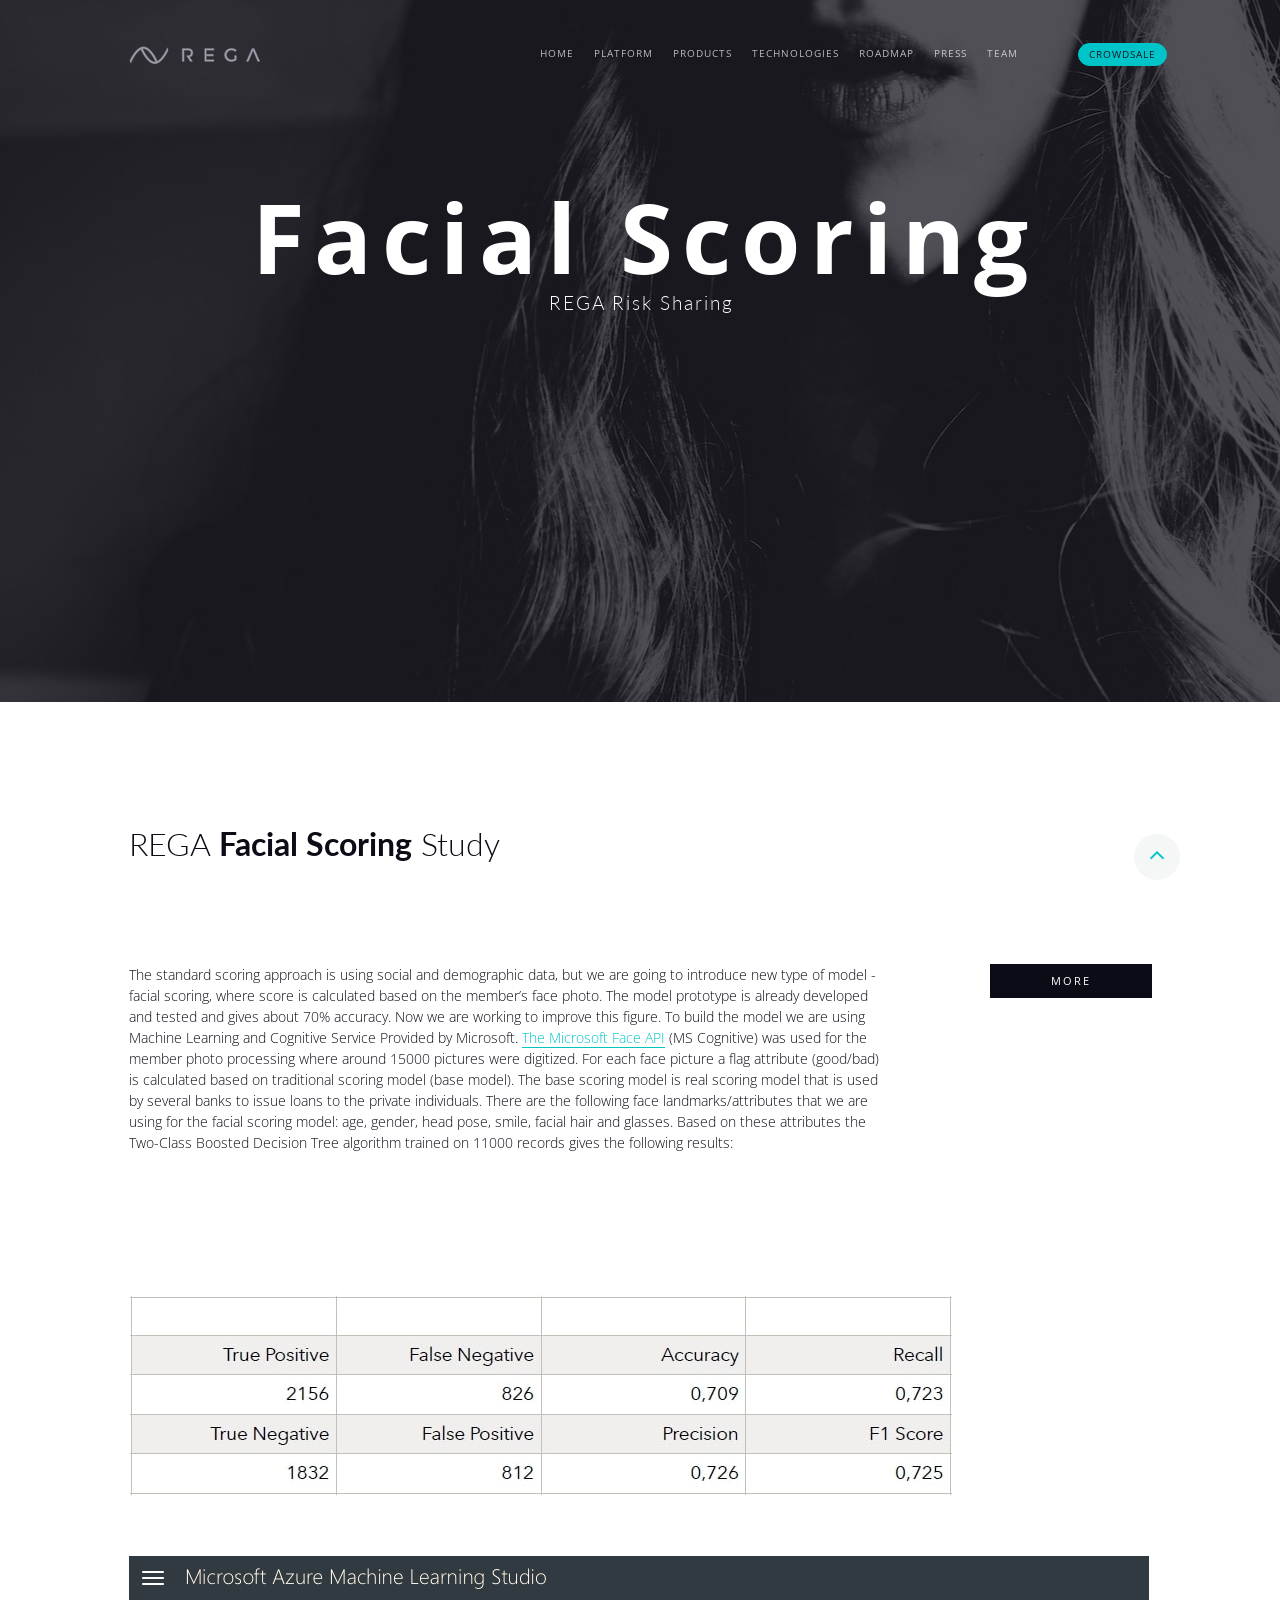
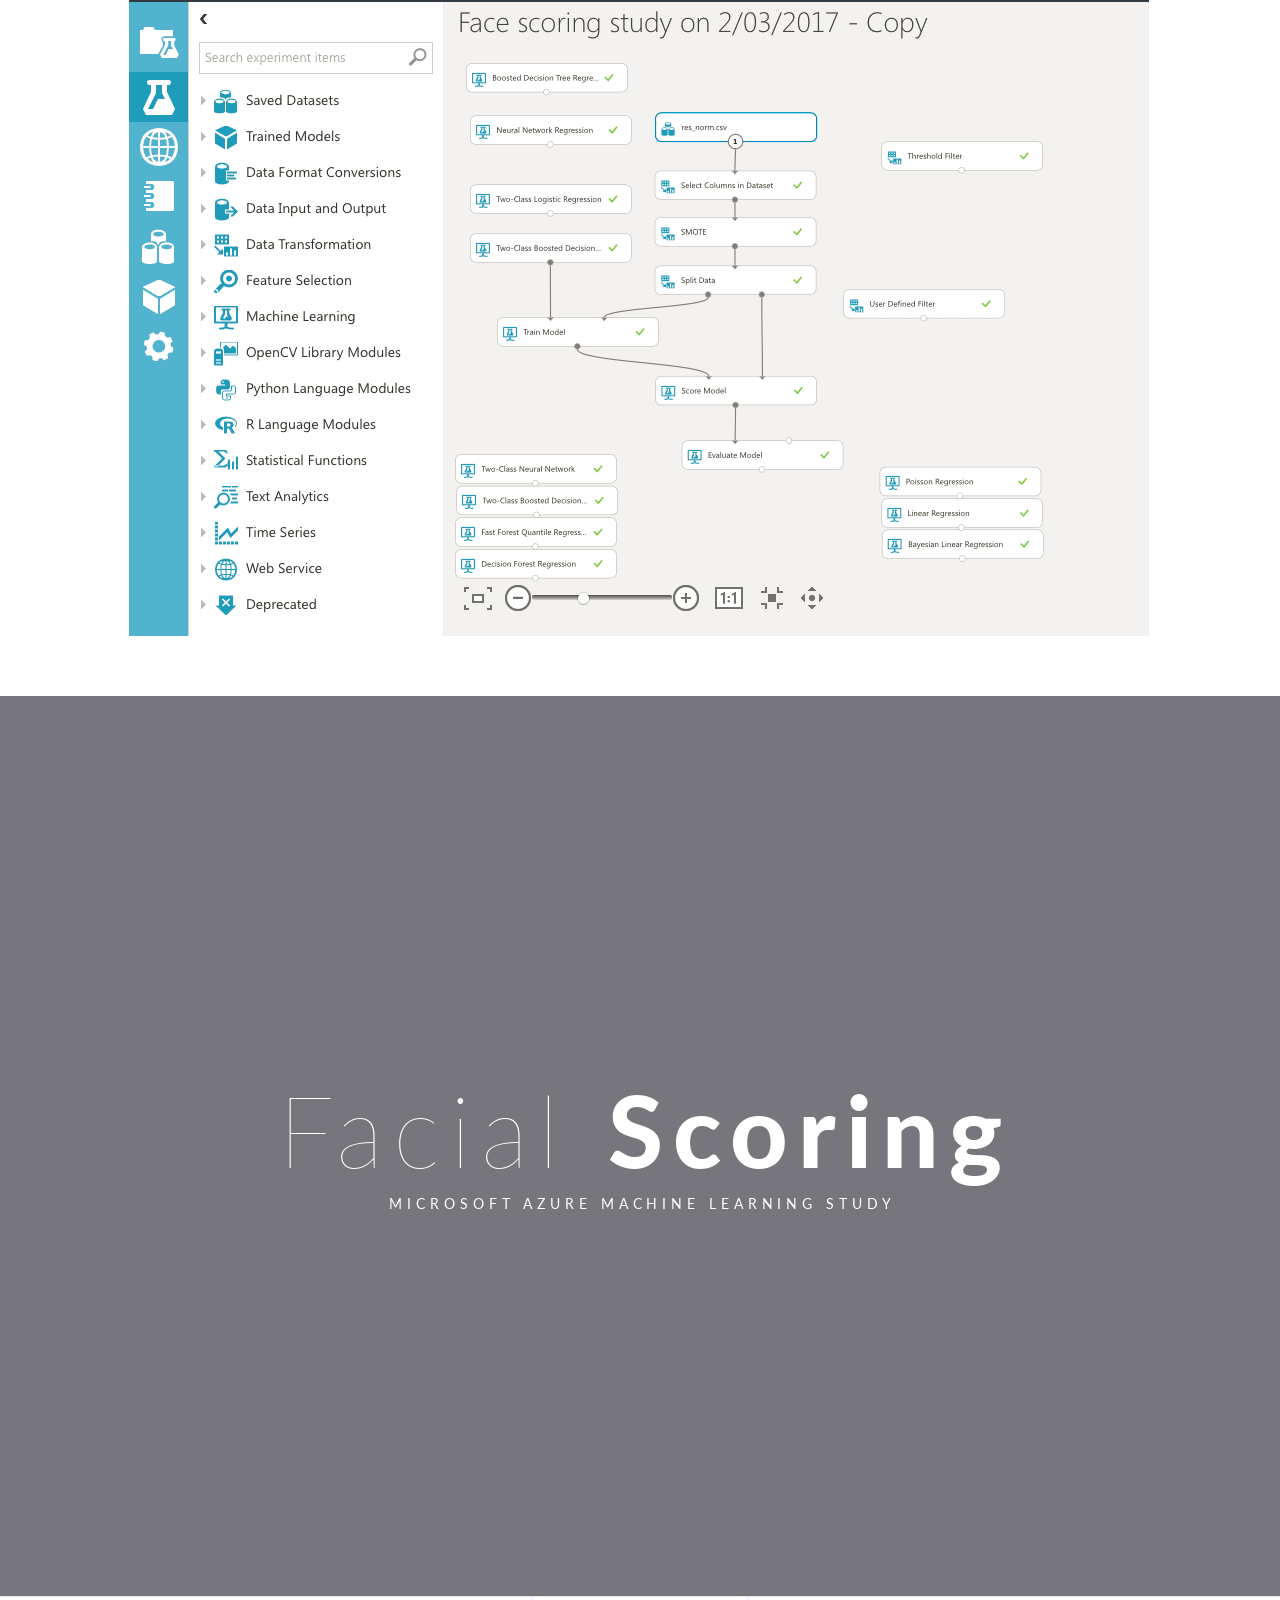
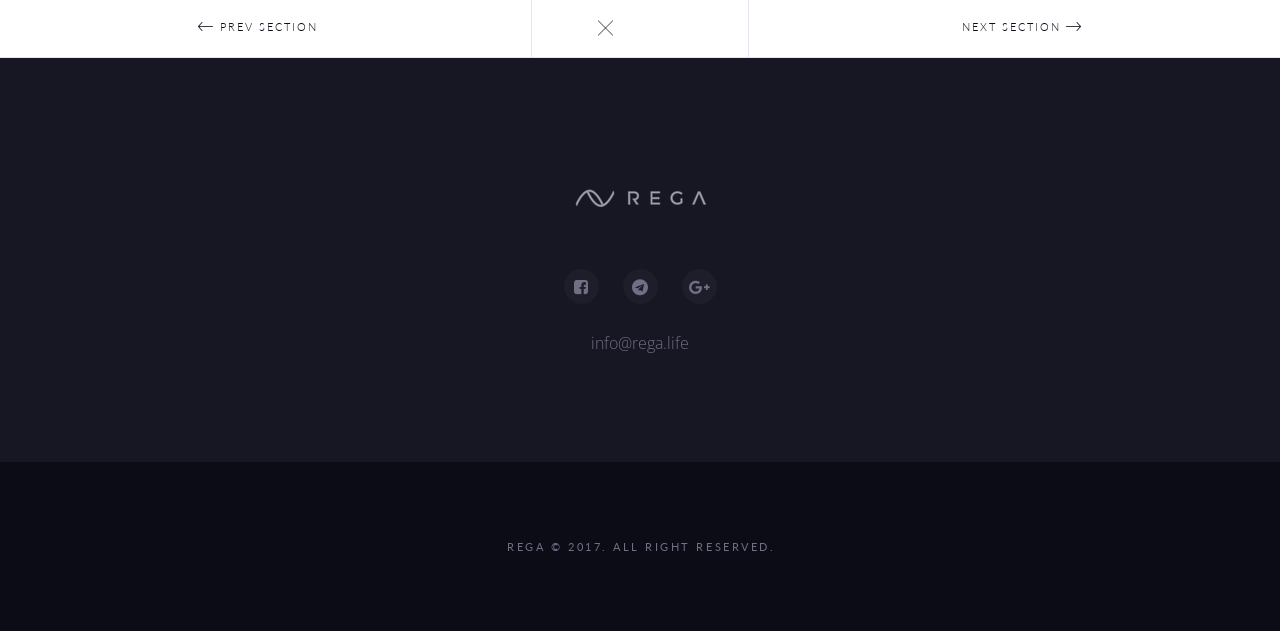
==== commit 548a0441: "ver.1.6" ====
--- a/facialscoring.html
+++ b/facialscoring.html
@@ -1,11 +1,10 @@
 <!DOCTYPE html>
 <html lang="en">
-
 <head>
     <meta charset="utf-8">
     <meta http-equiv="X-UA-Compatible" content="IE=edge">
     <meta name="viewport" content="width=device-width, initial-scale=1.0, maximum-scale=1.0">
-    <title>Rega | Facial Scoring</title>
+    <title>REGA | Facial Scoring</title>
     <!-- Bootstrap -->
     <link rel="stylesheet" href="css/bootstrap.min.css">
     <!-- Animation Libraries -->
@@ -22,6 +21,7 @@
     <!-- Nivo Lightbox -->
     <link rel="stylesheet" href="css/nivo-lightbox/nivo-lightbox.css">
     <link rel="stylesheet" href="css/nivo-lightbox/lightbox-theme.css">
+	<link rel="stylesheet" href="css/font-awesome.css">
     <!-- Animated Headlines -->
     <link rel="stylesheet" href="css/animated-hedlines.css">
     <!-- Youtube Background Player -->
@@ -51,28 +51,22 @@
     <div id="page" class="animsition equal" data-animsition-in="fade-in" data-animsition-out="fade-out-up-sm" data-loader-type="loader2" data-page-loader-text="rega" style="transform-origin: 50% 50vh;">
         <section id="home-section" class="project-header facialscoring-bg overlay half-height">
             <div class="hs-content">
-                <div class="hs-content-inner">
+                <div class="hs-content-inner container-main">
                     <div class=" init-animation-2 delay0-4s">
                         <h1 class="hs-text-11">facial scoring</h1>
                     </div>
                     <div class="init-animation-2 delay0-6s">
-                        <h2 class="hs-text-6">rega risk sharing</h2>
+                        <h2 style="line-height: 1.2; font-weight: 300; font-size: 19px;" class="font-second hs-text-8 transparent hmargin">REGA risk sharing</h2>
                     </div>
                 </div>
             </div>
         </section>
         <!-- page-header -->
         <!-- Navbar -->
-        <div class="position-relative">
-            <!-- sticky: 1) add class="sticky-navbar" to #nav-wrapper | 2) remove navbar-fixed-top navbar-transparent class from #nav -->
+		<div class="position-relative">
+            <!-- sticky: 1) remove"transp-nav" class, add class="sticky-navbar" to #nav-wrapper | 2) remove navbar-fixed-top class from #nav [and navbar-transparent class too] -->
             <div id="nav-wrapper" class="transp-nav">
-                <nav id="nav" class="navbar navbar-default navbar-transparent navbar-fixed-top ripple-group-parent init-animation-1" role="navigation">
-                    <!-- progressbar -->
-                    <div id="scroll-progressbar" class="scroll-progressbar">
-                        <div>
-                            <span class="scroll-shadow"></span>
-                        </div>
-                    </div>
+                <nav id="nav" class="navbar navbar-fixed-top navbar-transparent navbar-dark ripple-group-parent init-animation-1" role="navigation">
                     <div class="container in-page-scroll">
                         <!-- Brand and toggle get grouped for better mobile display -->
                         <div class="navbar-header">
@@ -82,60 +76,53 @@
                                 <span class="icon-bar"></span>
                                 <span class="icon-bar"></span>
                             </button>
-                            <a class="navbar-brand ripple-group" href="index03.html#top">
-                                <!-- <img class=" img-responsive" src="img/nn.png"> -->
+                            <a class="navbar-brand ripple-group" href="#top">
                                 <div class="navbar-logo pull-left">
-                                    <img src="img/regalogo-b-w.png" alt="logo" />
+                                    <img src="img/rega_logo_rgb-01.png" alt="logo" />
                                 </div>
-                                <p class="pull-left font-second">rega</p>
                             </a>
                         </div>
                         <!-- Collect the nav links, forms, and other content for toggling -->
                         <div class="collapse navbar-collapse" id="mobile-navbar-collapse">
                             <ul class="nav navbar-nav navbar-right cl-effect-5">
                                 <li>
-                                    <a class="ripple-group" href="index03.html#top">
+                                    <a class="ripple-group" href="index.html#top">
                                         <span data-hover="home">home</span>
                                     </a>
                                 </li>
                                 <li>
-                                    <a class="ripple-group" href="index03.html#platform-section">
+                                    <a class="ripple-group" href="index.html#platform-section">
                                         <span data-hover="platform">platform</span>
                                     </a>
                                 </li>
                                 <li>
-                                    <a class="ripple-group" href="index03.html#products-section">
+                                    <a class="ripple-group" href="index.html#products-section">
                                         <span data-hover="products">products</span>
                                     </a>
                                 </li>
                                 <li>
-                                    <a class="ripple-group" href="index03.html#technologies-section">
+                                    <a class="ripple-group" href="index.html#technologies-section">
                                         <span data-hover="technologies">technologies</span>
                                     </a>
                                 </li>
                                 <li>
-                                    <a class="ripple-group" href="index03.html#team-section">
+                                    <a class="ripple-group" href="index.html#process-section">
+                                        <span data-hover="roadmap">roadmap</span>
+                                    </a>
+                                </li>
+                                <li>
+                                    <a class="ripple-group" href="index.html#client-testimonials">
+                                        <span data-hover="press">press</span>
+                                    </a>
+                                </li>
+                                <li>
+                                    <a class="ripple-group" href="index.html#team-section">
                                         <span data-hover="team">team</span>
                                     </a>
                                 </li>
                                 <li>
-                                    <a class="ripple-group" href="index03.html#process-section">
-                                        <span data-hover="roadmap">roadmap</span>
-                                    </a>
-                                </li>
-                                <li>
-                                    <a class="ripple-group animsition-link" href="blog.html">
-                                        <span data-hover="press">press</span>
-                                    </a>
-                                </li>
-                                <li>
-                                    <a class="ripple-group" href="index03.html#crowdsale-section">
+                                    <a class="ripple-group" href="index.html#pricing-section">
                                         <span data-hover="crowdsale">crowdsale</span>
-                                    </a>
-                                </li>
-                                <li>
-                                    <a class="ripple-group" href="index03.html#contact-section">
-                                        <span data-hover="contact">contact</span>
                                     </a>
                                 </li>
                             </ul>
@@ -153,12 +140,12 @@
             <div id="workCopy">
                 <div class="section-title text-left padding-bottom-50">
                     <div>
-                        <h2 class="section-title-heading">rega <span>facial scoring</span> study</h2>
+                        <h2 class="section-title-heading">REGA <span>facial scoring</span> study</h2>
                     </div>
                 </div>
                 <div class="row">
                     <div class="col-sm-9">
-                        <p class="workDesc">The standard scoring approach is using social and demographic data, but we are going to introduce new type of model - facial scoring, where score is calculated based on the member’s face photo. The model prototype is already developed and tested and gives about 70% accuracy. Now we are working to improve this figure. To build the model we are using Machine Learning and Cognitive Service Provided by Microsoft. The Microsoft Face API (MS Cognitive) was used for the member photo processing where around 15000 pictures were digitized. For each face picture a flag attribute (good/bad) is calculated based on traditional scoring model (base model). The base scoring model is real scoring model that is used by several banks to issue loans to the private individuals.  There are the following face landmarks/attributes that we are using for the facial scoring model: age, gender, head pose, smile, facial hair and glasses. Based on these attributes the Two-Class Boosted Decision Tree algorithm trained on 11000 records gives the following results:</p>
+                        <p class="workDesc">The standard scoring approach is using social and demographic data, but we are going to introduce new type of model - facial scoring, where score is calculated based on the member’s face photo. The model prototype is already developed and tested and gives about 70% accuracy. Now we are working to improve this figure. To build the model we are using Machine Learning and Cognitive Service Provided by Microsoft. <a href="https://azure.microsoft.com/en-us/services/cognitive-services/face/">The Microsoft Face API</a> (MS Cognitive) was used for the member photo processing where around 15000 pictures were digitized. For each face picture a flag attribute (good/bad) is calculated based on traditional scoring model (base model). The base scoring model is real scoring model that is used by several banks to issue loans to the private individuals.  There are the following face landmarks/attributes that we are using for the facial scoring model: age, gender, head pose, smile, facial hair and glasses. Based on these attributes the Two-Class Boosted Decision Tree algorithm trained on 11000 records gives the following results:</p>
                     </div>
                     <div class="col-sm-3  text-right">
                         <a href="regawhitepaper.pdf" class="btn btn-animated btn-split btn-dark-transparent ripple-alone animsition-link" data-animsition-out="fade-out-up-sm" data-animsition-out-duration="500" data-text="more"><span>white paper</span></a>
@@ -184,45 +171,48 @@
             </div>
         </div>
         <div class="portfolio-nav row">
-            <a href="tokens.html" class="prev-proj col-sm-5 col-xs-4 animsition-link font-second"><i class="ci-icon-uniE8D1"></i> prev section</a>
-            <a href="index03.html#technologies-section" class="all-works col-sm-2 col-xs-4 font-second animsition-link "><i class="ci-icon-uniE8DE"></i><span> all technologies</span></a>
+            <a href="voting.html" class="prev-proj col-sm-5 col-xs-4 animsition-link font-second"><i class="ci-icon-uniE8D1"></i> prev section</a>
+            <a href="index.html#technologies-section" class="all-works col-sm-2 col-xs-4 font-second animsition-link "><i class="ci-icon-uniE8DE"></i><span> all technologies</span></a>
             <a href="scoring.html" class="next-proj col-sm-5 col-xs-4 animsition-link font-second">next section <i class="ci-icon-uniE8BE"></i></a>
         </div>
         
         <!-- container -->
         <!-- Footer Section -->
-        <footer class="footer-section section no-padding-bottom light-footer">
-            <!-- footer logo -->
-            <div class="footer-logo">
-            <img src="img/regalogo-b.png" alt="logo" />
-                <p class="font-second">
-                    rega
-                </p>
-            </div>
-            <!--/ End footer logo -->
-            <!-- Social icons -->
-            <div class="footer-social">
-                <a href="#." class="fa fa-facebook-square wow fadeIn" data-wow-offset="150" data-wow-delay="0s"></a>
-                <a href="#." class="fa fa-twitter wow fadeIn" data-wow-offset="150" data-wow-delay=".15s"></a>
-                <a href="#." class="fa fa-google-plus wow fadeIn" data-wow-offset="150" data-wow-delay=".3s"></a>
-                <a href="#." class="fa fa-pinterest wow fadeIn" data-wow-offset="150" data-wow-delay=".45s"></a>
-                <a href="#." class="fa fa-youtube-play wow fadeIn" data-wow-offset="150" data-wow-delay=".6s"></a>
-            </div>
-            <!--/ End Social icons -->
-            <!-- go top pop-up -->
-            <div id="go-top" class="go-top go-top-out in-page-scroll">
-                <div class="circle1"></div>
-                <a href="#top" class="square"><span></span></a>
-                <div class="rectangle"></div>
-                <div class="circle2"></div>
-            </div>
-            <!--/ End go top pop-up -->
-            <div class="footer-bottom">
-                <!-- Copyright -->
-                <a class="footer-bottom-text font-second" href="http://themeforest.net/item/volar-one-page-parallax-template/11698815" target="_blank">rega © 2017. All Right Reserved.</a>
-                <!-- End Copyright -->
-            </div>
-        </footer>
+		<footer class="footer-section section no-padding-bottom">
+                <!-- footer logo -->
+                <div class="footer-logo">
+                    <img src="img/rega_logo_rgb-01.png" alt="logo" />
+                </div>
+                <!--/ End footer logo -->
+                <!-- Social icons -->
+                <div class="footer-social">
+                    <a href="https://www.facebook.com/REGA.site" class="fa fa-facebook-square wow fadeIn" data-wow-offset="150" data-wow-delay="0s"></a>
+					<a href="#" class="fa fa-telegram wow fadeIn" data-wow-offset="150" data-wow-delay=".15s"></a>
+                    <a href="https://plus.google.com/+REGARiskSharing" class="fa fa-google-plus wow fadeIn" data-wow-offset="150" data-wow-delay=".3s"></a>
+					<br><br>
+					<a href="mailto:info@rega.life">info@rega.life</a>
+					<!--<a href="#." class="fa fa-twitter wow fadeIn" data-wow-offset="150" data-wow-delay=".15s"></a>
+                    <a href="#." class="fa fa-pinterest wow fadeIn" data-wow-offset="150" data-wow-delay=".45s"></a>
+                    <a href="#." class="fa fa-youtube-play wow fadeIn" data-wow-offset="150" data-wow-delay=".6s"></a>-->
+                </div>
+                <!--/ End Social icons -->
+				<div class="hidden-xs hidden-sm up-btn go-top-out in-page-scroll">
+					<a href="#top"><i class="fa fa-angle-up" aria-hidden="true"></i></a>
+				</div>
+                <!-- go top pop-up -->
+                <div id="go-top" class="go-top go-top-out in-page-scroll">
+                    <div class="circle1"></div>
+                    <a href="#top" class="square"><span></span></a>
+                    <div class="rectangle"></div>
+                    <div class="circle2"></div>
+                </div>
+                <!--/ End go top pop-up -->
+                <div class="footer-bottom">
+                    <!-- Copyright -->
+                    <a class="footer-bottom-text font-second" href="http://themeforest.net/item/volar-one-page-parallax-template/11698815" target="_blank">REGA © 2017. All Right Reserved.</a>
+                    <!-- End Copyright -->
+                </div>
+            </footer>
         <!--/ End Footer Section -->
     </div>
     <!-- JS Scripts -->
--- a/css/styles.css
+++ b/css/styles.css
@@ -2396,11 +2396,12 @@
 }
 .hs-content-inner {
   position: relative;
-  display: table-cell;
+  /*display: table-cell;*/
   vertical-align: middle;
   text-align: center;
   width: 100%;
   padding: 0 15px;
+  overflow: hidden;
   z-index: 5;
 }
 .hs-content-inner > div {
@@ -2929,6 +2930,119 @@
 }
 .portfolio-item-img {
   overflow: hidden;
+  background-color: #f5f5fa;
+}
+.margin-top {
+	margin-top: -35px;
+}
+#platform-section {
+	padding-top: 50px;
+}
+.navbar-nav li:last-child a {
+	background-color: #00c4c7 !important;
+    border: 1px solid #00c4c7 !important;
+    border-radius: 40px;
+}
+.navbar-nav li:last-child span {
+	color: #171724 !important;
+}
+.navbar-nav li:last-child {
+	margin-left: 50px;
+}
+.navbar-nav li:last-child a:hover {
+    background-color: rgba(12, 12, 23, 0.89) !important;
+}
+.home-social {
+	position: absolute;
+	right: -5px;
+	top: 20%;
+}
+.home-social > ul {
+    list-style: outside none none;
+	margin: 0;
+	padding: 0;
+}
+.home-social li {
+    margin: 10px 5px;
+}
+.home-social a {
+	background: rgba(117, 122, 134, 0.07) none repeat scroll 0 0;
+    border-radius: 50px;
+    font-size: 25px;
+    padding: 13px;
+}
+.home-social .fa-facebook-square {
+	padding: 12px 15px !important;
+}
+.home-social .fa-google-plus {
+    padding: 13px 10px !important;
+}
+.home-social .fa-slack {
+    padding: 13px 14px !important;
+}
+.advantage {
+	height: 170px;
+	text-align: center;
+}
+.advantage img {
+	margin: 0 auto;
+	display: table;
+}
+.footer-social a:last-child {
+	background: none;
+}
+.subscribe {
+	display: table;
+	margin: 50px auto 0;
+}
+#process-section img {
+    max-height: 44px;
+}
+.pricing-header .light {
+	padding: 12px 0;
+}
+.container-main {
+	position:relative;
+	margin: 21vh auto 6vh;
+	vertical-align: middle;
+	text-align: center;
+}
+.modal-title {
+	text-transform: none;
+}
+.navbar-header {
+	z-index: 99;
+}
+.up-btn {
+	bottom: 20px;
+    overflow: visible;
+    position: fixed;
+    right: 100px;
+    background: rgba(117, 122, 134, 0.07) none repeat scroll 0 0;
+    border-radius: 50px;
+    font-size: 25px;
+    padding: 8px 15px 13px;
+    transition: all 0.5s ease 0s;
+}
+.up-btn:hover {
+	background-color: #00c4c7;
+}
+.up-btn:hover a {
+	color: #006f7e;
+}
+@media screen and (max-width: 420px) {
+	.container-main {
+		margin: 12vh auto 0vh;
+	}
+	.init-animation-5 {
+		margin-bottom: 0 !important;
+	}
+	.subscribe {
+		margin: 0 auto;
+	}
+	.pricing-header {
+		height: 100% important;
+	}
 }
 .portfolio-item-img img {
   width: 100%;
@@ -3102,7 +3216,7 @@
 }
 .team-item {
   position: relative;
-  margin-bottom: 70px;
+  margin-bottom: 80px;
 }
 .team-item-img {
   text-align: center;
@@ -3128,7 +3242,7 @@
   position: absolute;
   width: 100%;
   left: 0;
-  bottom: -50px;
+  bottom: -90px;
   text-align: center;
   z-index: 3;
 }
@@ -3157,12 +3271,12 @@
   font-weight: 700;
 }
 .team-item-social {
-  padding: 30px 0;
+  padding: 5px 0;
   text-align: center;
 }
 .team-item-social li {
   display: inline-block;
-  margin: 0 10px;
+  margin: 0 3px;
   height: 35px;
   width: 35px;
   line-height: 35px;
@@ -3488,8 +3602,7 @@
   -webkit-overflow-scrolling: touch;
 }
 .pricing-features {
-  width: 700px;
-  margin-bottom: 0;
+  padding: 0;
   list-style: none;
 }
 .pricing-features:after {
@@ -3498,14 +3611,9 @@
   clear: both;
 }
 .pricing-features li {
-  width: 100px;
-  float: left;
   padding: 1.6em 14px;
   font-size: 1.4rem;
   text-align: center;
-  white-space: nowrap;
-  overflow: hidden;
-  text-overflow: ellipsis;
 }
 .pricing-features em {
   display: block;
@@ -3515,10 +3623,10 @@
 .pricing-footer {
   position: absolute;
   z-index: 1;
-  top: 0;
+  bottom: 0;
   left: 0;
+  text-align: center;
   /* on mobile it covers the .pricing-header */
-  height: 80px;
   width: 100%;
 }
 .pricing-footer::after {
@@ -3553,9 +3661,29 @@
   font-size: 30px;
   text-align: right;
 }
+@media only screen and (max-width: 768px) {
+	.hmargin {
+		margin-top: 30px;
+	}
+	.pricing-header.font-second br {
+		display: none;
+	}
+	.pricing-header .light {
+		padding: 0;
+	}
+	.navbar-nav li:last-child {
+		margin: 0;
+	}
+	.navbar-nav > li:last-child > a {
+		padding-bottom: 10px !important;
+	}
+	.navbar-nav > li:last-child > a:hover span {
+		color: #fff !important;
+	}
+}
 @media only screen and (min-width: 768px) {
   .pricing-header {
-    height: auto;
+    height: 155px;
     padding: 1.9em 0.9em 1.6em;
     pointer-events: auto;
     text-align: center;
@@ -3565,13 +3693,13 @@
     font-weight: 300;
     line-height: 1;
   }
-  .currency {
-    display: inline-block;
-    margin-top: 10px;
-    vertical-align: top;
-    font-size: 2rem;
-    font-weight: 700;
-  }
+	.currency {
+		display: inline-block;
+		font-size: 4rem;
+		font-weight: 100;
+		line-height: 50px;
+		vertical-align: top;
+	}
   .duration {
     font-size: 1.4rem;
   }
@@ -3942,8 +4070,8 @@
   overflow-x: hidden;
 }
 .footer-logo {
-  width: 200px;
-  margin: 0 auto;
+	display: table;
+	margin: 0 auto;
 }
 .footer-logo p {
   font-size: 17px;
@@ -6884,10 +7012,12 @@
     -webkit-filter: blur(0px);
             filter: blur(0px);
   }
+  /*
   .team-item:hover .team-item-img {
     -webkit-filter: blur(12px);
             filter: blur(12px);
   }
+  */
   .section-title {
     padding-bottom: 90px;
   }
@@ -7247,7 +7377,7 @@
   }
 }
 .init-animation-5 {
-    margin-bottom: 80px;
+    margin-bottom: 50px;
 }
 .services-section-item-icon > img {
     max-height: 40px;
--- a/css/theme/scuba-blue.css
+++ b/css/theme/scuba-blue.css
@@ -1039,7 +1039,7 @@
  -------------------------
  */
 .process-labels i {
-  color: #cccce6;
+  color: #00c4c7;
 }
 .process-labels .icon-shade {
   color: #00c4c7;
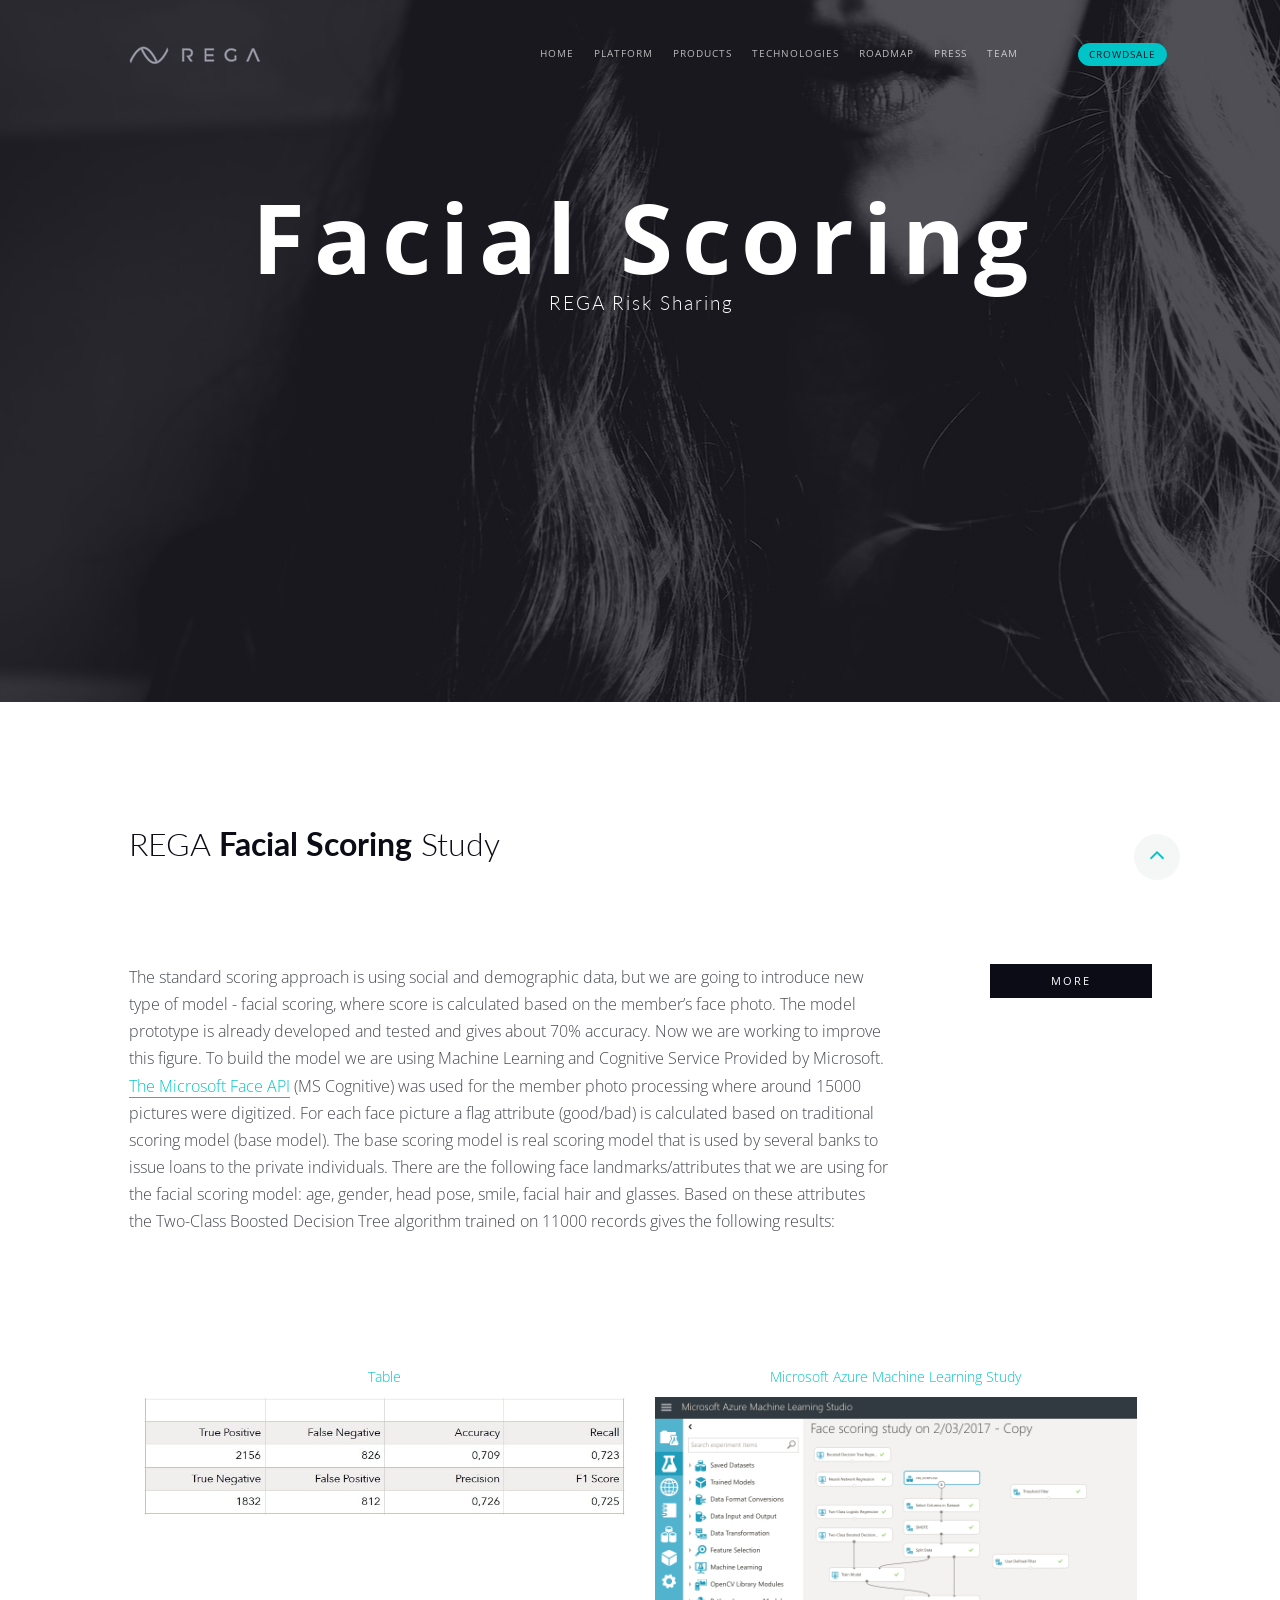
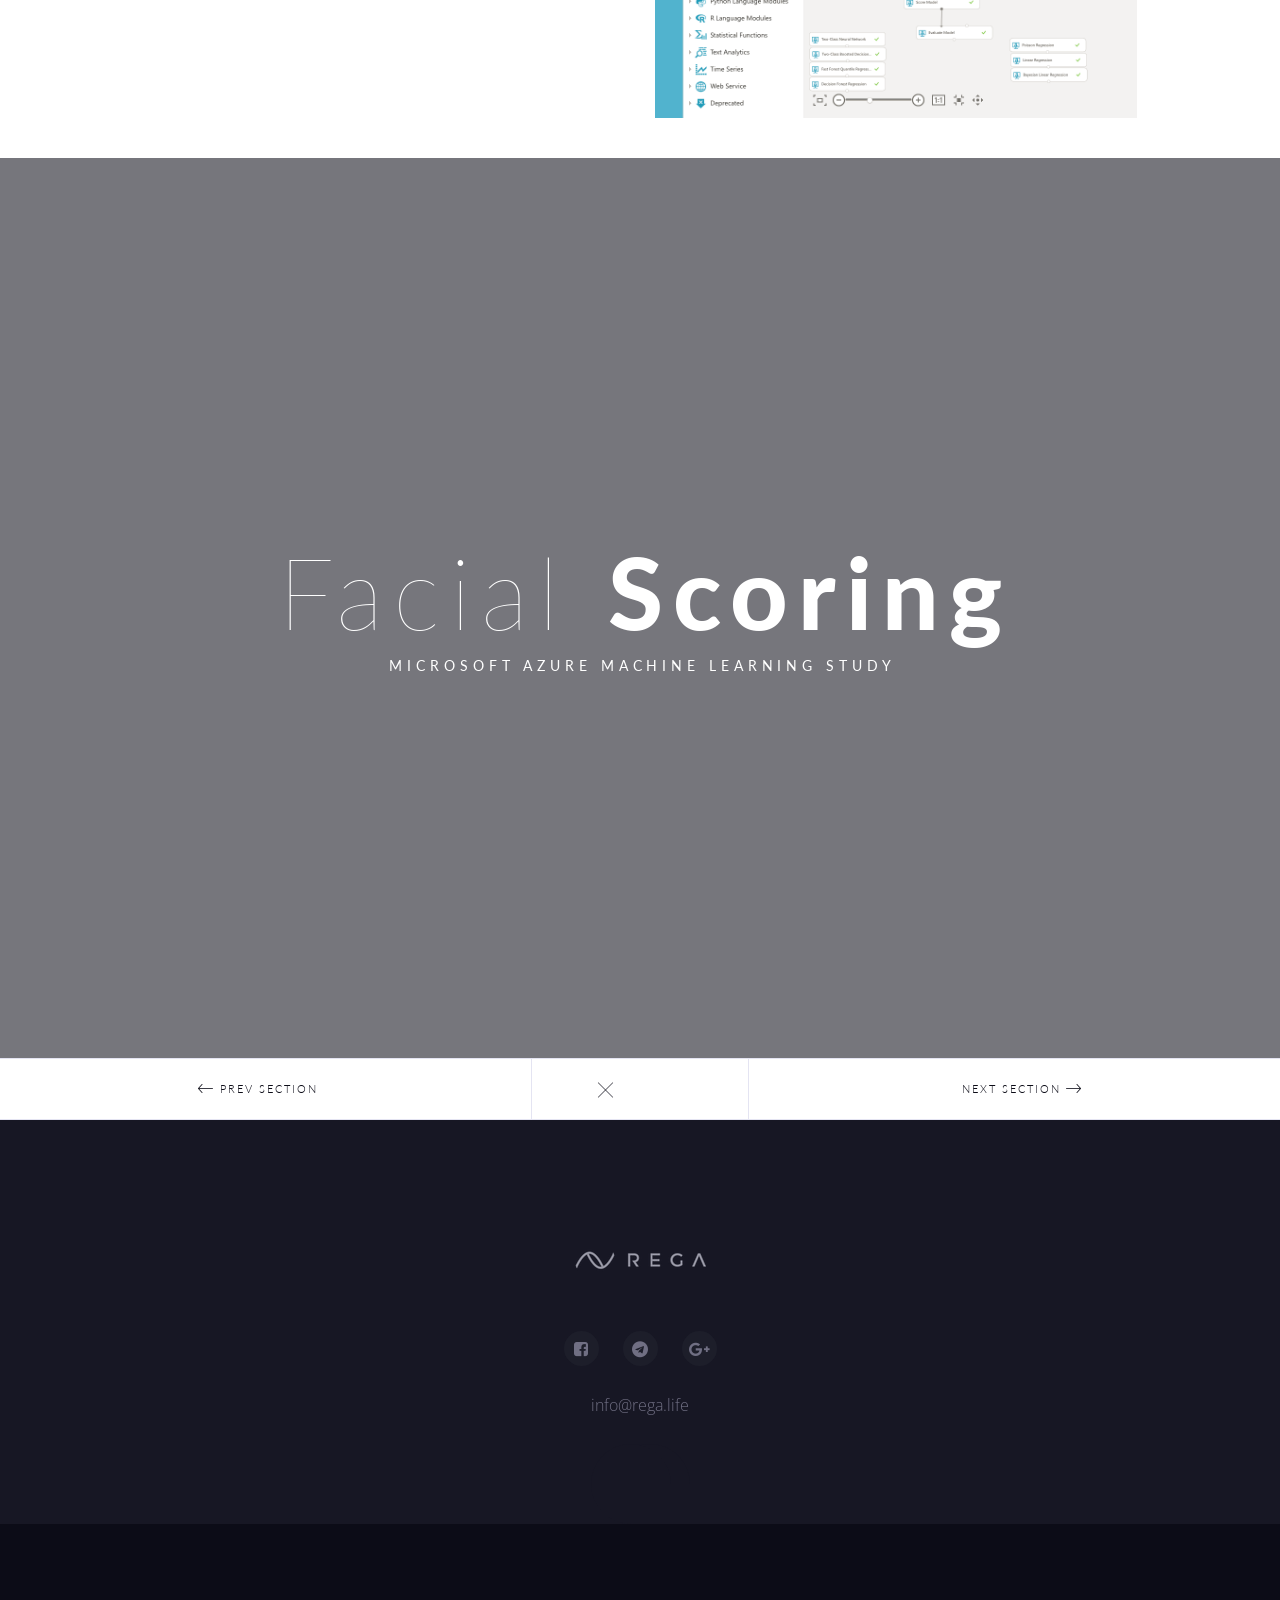
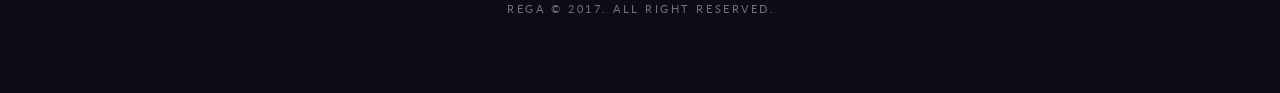
==== commit fb5b5946: "ver.1.7" ====
--- a/facialscoring.html
+++ b/facialscoring.html
@@ -145,7 +145,7 @@
                 </div>
                 <div class="row">
                     <div class="col-sm-9">
-                        <p class="workDesc">The standard scoring approach is using social and demographic data, but we are going to introduce new type of model - facial scoring, where score is calculated based on the member’s face photo. The model prototype is already developed and tested and gives about 70% accuracy. Now we are working to improve this figure. To build the model we are using Machine Learning and Cognitive Service Provided by Microsoft. <a href="https://azure.microsoft.com/en-us/services/cognitive-services/face/">The Microsoft Face API</a> (MS Cognitive) was used for the member photo processing where around 15000 pictures were digitized. For each face picture a flag attribute (good/bad) is calculated based on traditional scoring model (base model). The base scoring model is real scoring model that is used by several banks to issue loans to the private individuals.  There are the following face landmarks/attributes that we are using for the facial scoring model: age, gender, head pose, smile, facial hair and glasses. Based on these attributes the Two-Class Boosted Decision Tree algorithm trained on 11000 records gives the following results:</p>
+                        <p class="section-text">The standard scoring approach is using social and demographic data, but we are going to introduce new type of model - facial scoring, where score is calculated based on the member’s face photo. The model prototype is already developed and tested and gives about 70% accuracy. Now we are working to improve this figure. To build the model we are using Machine Learning and Cognitive Service Provided by Microsoft. <a href="https://azure.microsoft.com/en-us/services/cognitive-services/face/">The Microsoft Face API</a> (MS Cognitive) was used for the member photo processing where around 15000 pictures were digitized. For each face picture a flag attribute (good/bad) is calculated based on traditional scoring model (base model). The base scoring model is real scoring model that is used by several banks to issue loans to the private individuals.  There are the following face landmarks/attributes that we are using for the facial scoring model: age, gender, head pose, smile, facial hair and glasses. Based on these attributes the Two-Class Boosted Decision Tree algorithm trained on 11000 records gives the following results:</p>
                     </div>
                     <div class="col-sm-3  text-right">
                         <a href="regawhitepaper.pdf" class="btn btn-animated btn-split btn-dark-transparent ripple-alone animsition-link" data-animsition-out="fade-out-up-sm" data-animsition-out-duration="500" data-text="more"><span>white paper</span></a>
@@ -154,8 +154,14 @@
             </div>
         </section>
         <div class="container">
-            <img class="img-responsive  padding-bottom-60" src="img/facialscoring-res.jpg" alt="">
-            <img class="img-responsive  padding-bottom-60" src="img/facialscoring.png" alt="">
+			<a id="" href="img/facialscoring-res.jpg" class="lightbox col-sm-6" data-lightbox-gallery="gallery11" data-lightbox-hidpi="img/facialscoring-res.jpg">
+				<p>Table</p>
+				<img class="img-responsive padding-bottom-40" src="img/facialscoring-res.jpg" alt="">
+			</a>
+			<a id="" href="img/facialscoring.png" class="lightbox col-sm-6" data-lightbox-gallery="gallery11" data-lightbox-hidpi="img/facialscoring.png">
+				<p>Microsoft Azure Machine Learning Study</p>
+				<img class="img-responsive padding-bottom-40" src="img/facialscoring.png" alt="">
+			</a>
         </div>
         <div class="full-screen middle-poster overlay facialscoring-bg">
             <div class="table">
--- a/css/styles.css
+++ b/css/styles.css
@@ -3001,6 +3001,10 @@
 .pricing-header .light {
 	padding: 12px 0;
 }
+.lightbox p {
+	margin-bottom: 10px;
+	text-align: center;
+}
 .container-main {
 	position:relative;
 	margin: 21vh auto 6vh;
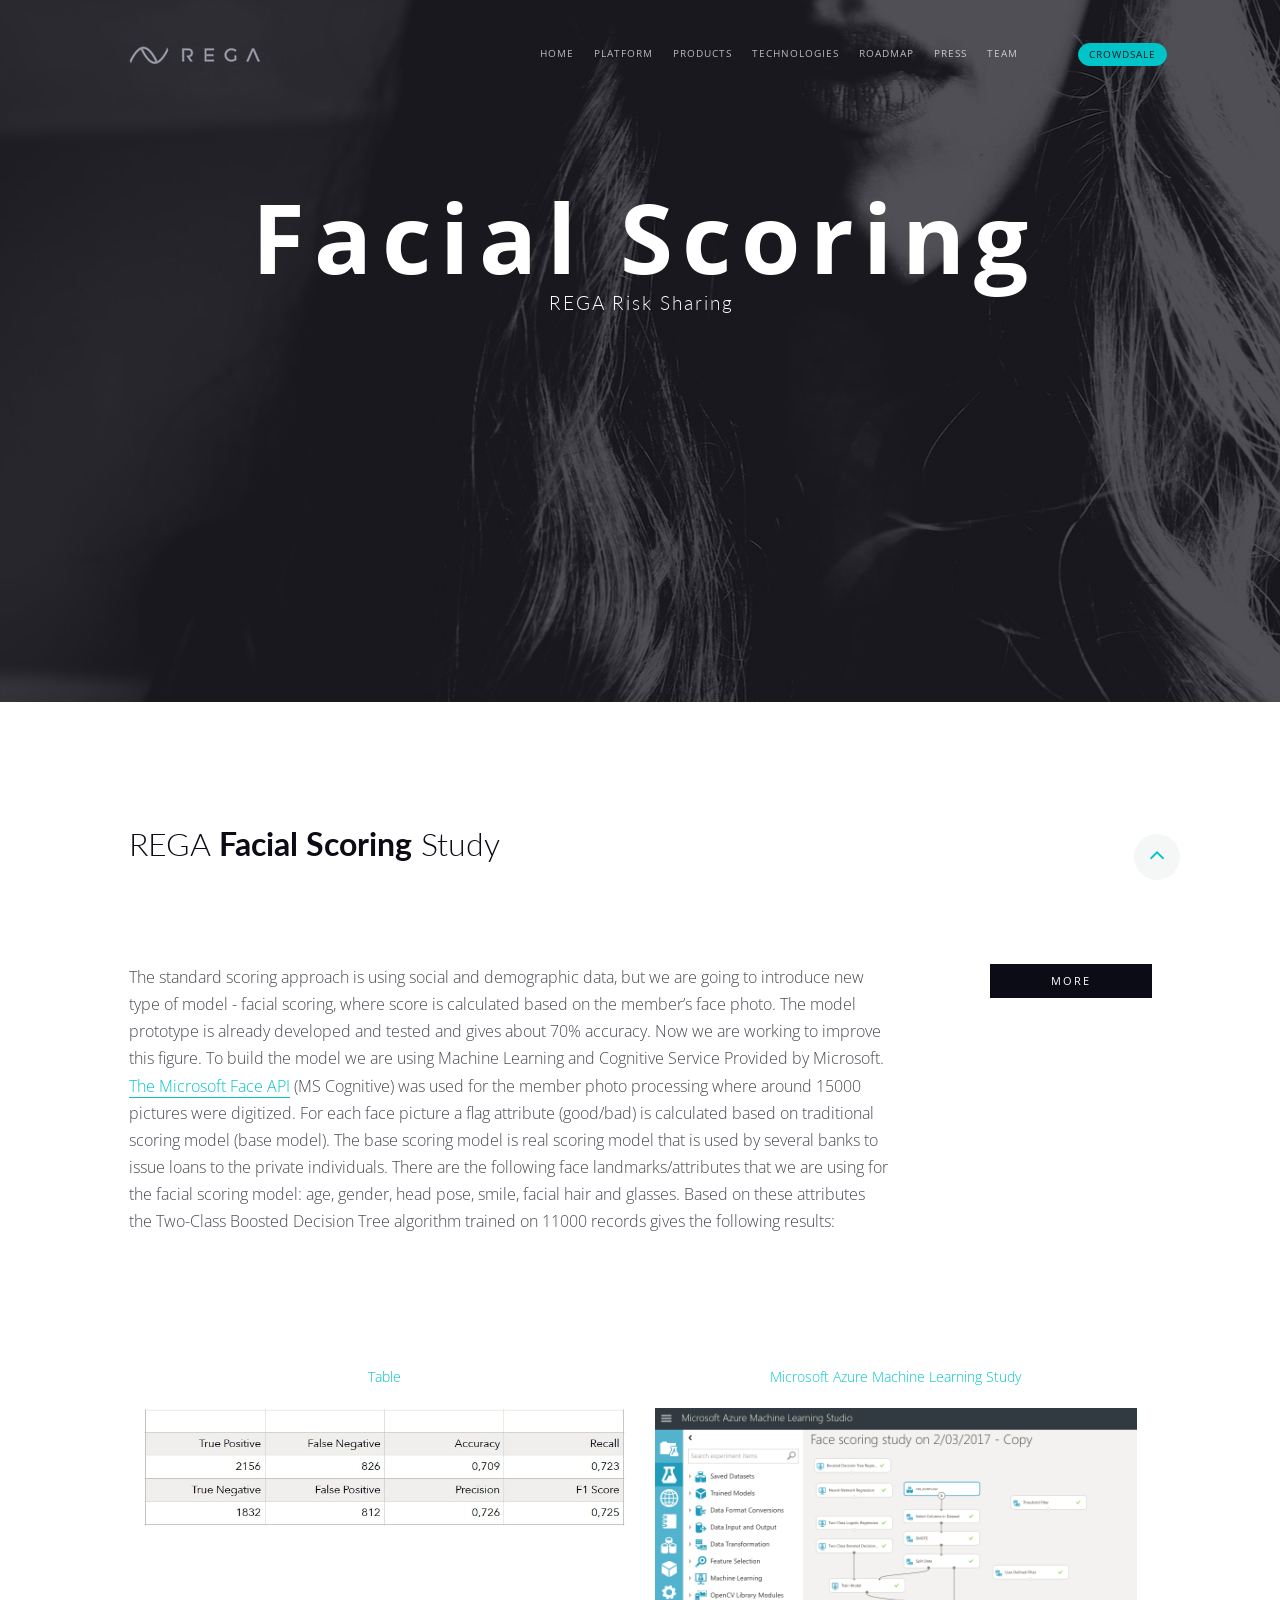
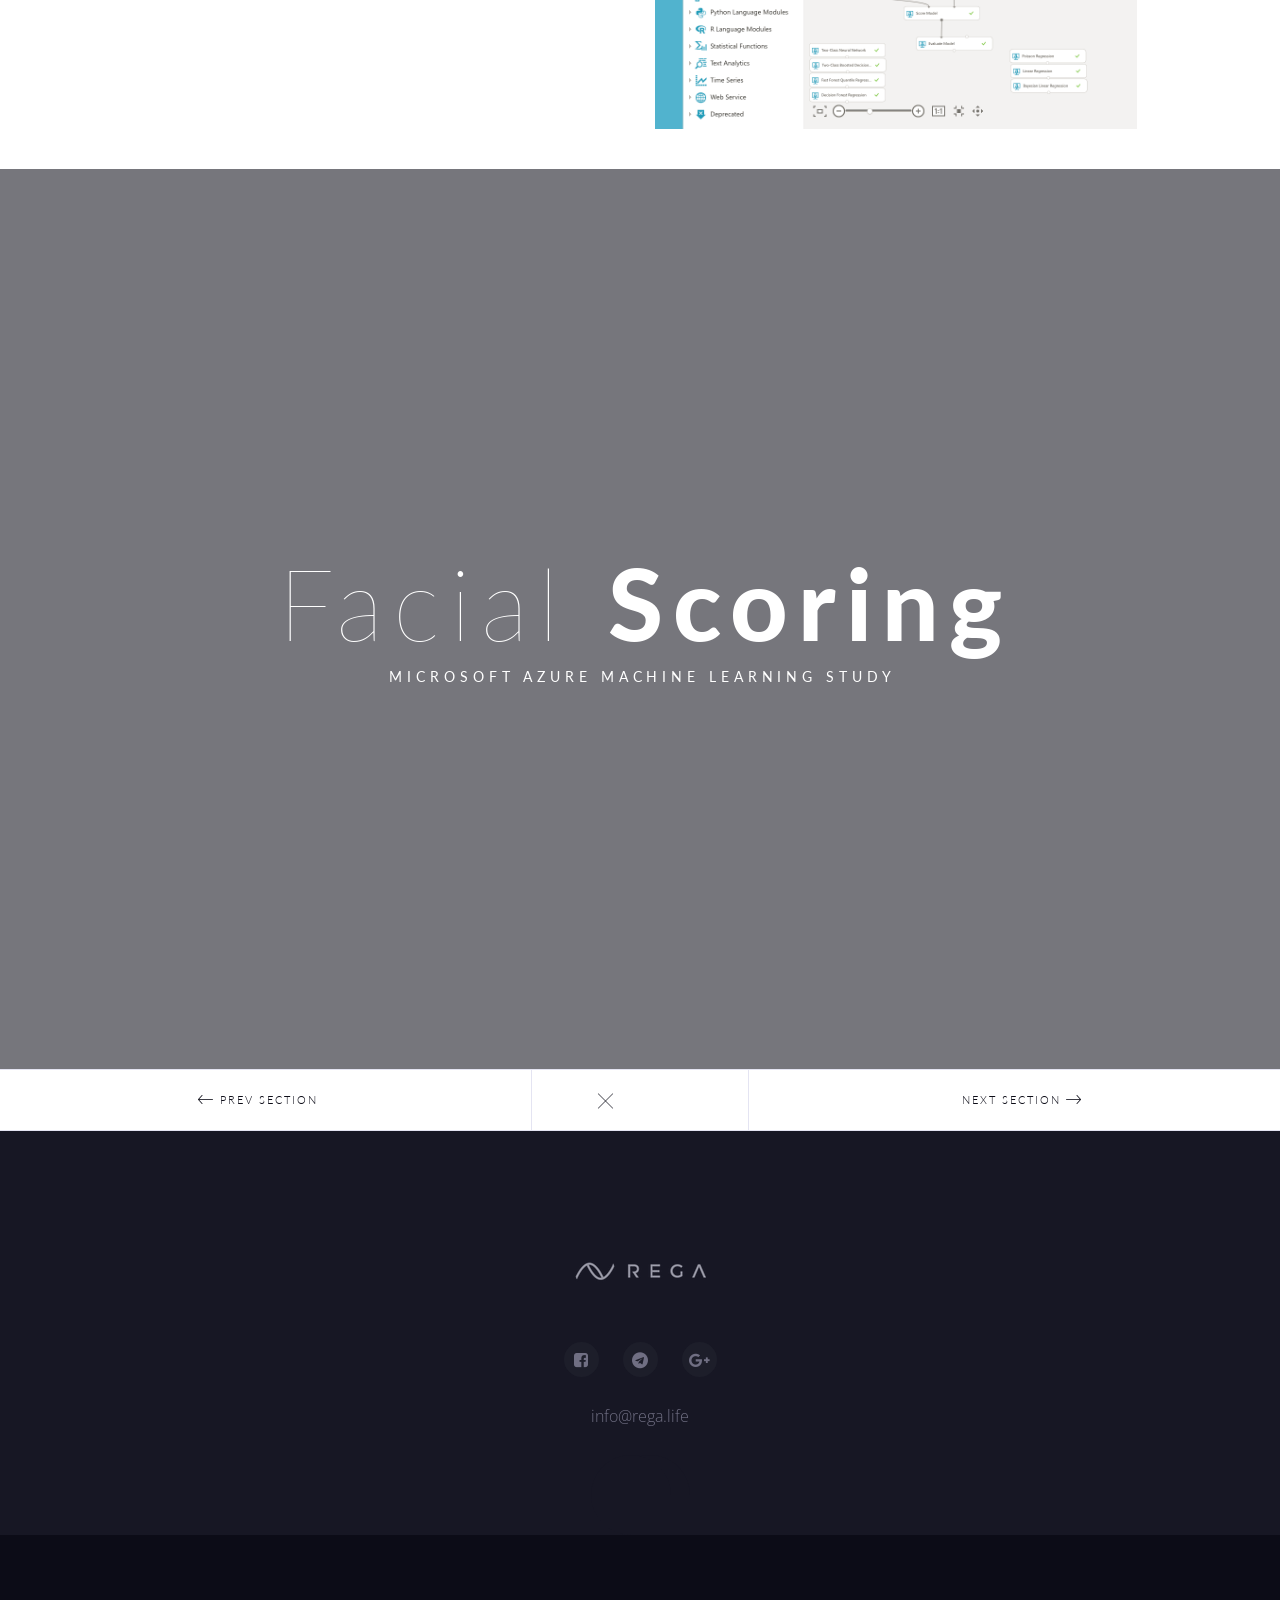
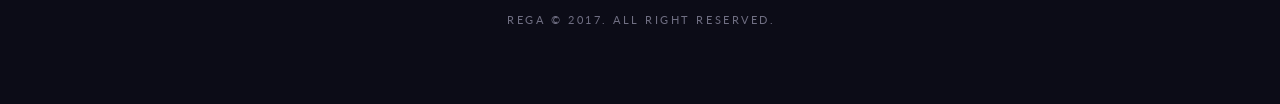
==== commit d18a0828: "ver.1.9" ====
--- a/facialscoring.html
+++ b/facialscoring.html
@@ -22,6 +22,7 @@
     <link rel="stylesheet" href="css/nivo-lightbox/nivo-lightbox.css">
     <link rel="stylesheet" href="css/nivo-lightbox/lightbox-theme.css">
 	<link rel="stylesheet" href="css/font-awesome.css">
+	<link rel="stylesheet" href="css/jquery.fancybox.min.css">
     <!-- Animated Headlines -->
     <link rel="stylesheet" href="css/animated-hedlines.css">
     <!-- Youtube Background Player -->
@@ -76,7 +77,7 @@
                                 <span class="icon-bar"></span>
                                 <span class="icon-bar"></span>
                             </button>
-                            <a class="navbar-brand ripple-group" href="#top">
+                            <a class="navbar-brand ripple-group" href="index.html">
                                 <div class="navbar-logo pull-left">
                                     <img src="img/rega_logo_rgb-01.png" alt="logo" />
                                 </div>
@@ -154,14 +155,18 @@
             </div>
         </section>
         <div class="container">
-			<a id="" href="img/facialscoring-res.jpg" class="lightbox col-sm-6" data-lightbox-gallery="gallery11" data-lightbox-hidpi="img/facialscoring-res.jpg">
-				<p>Table</p>
-				<img class="img-responsive padding-bottom-40" src="img/facialscoring-res.jpg" alt="">
-			</a>
-			<a id="" href="img/facialscoring.png" class="lightbox col-sm-6" data-lightbox-gallery="gallery11" data-lightbox-hidpi="img/facialscoring.png">
-				<p>Microsoft Azure Machine Learning Study</p>
-				<img class="img-responsive padding-bottom-40" src="img/facialscoring.png" alt="">
-			</a>
+			<div class="col-md-6 text-center">
+				<a href="img/facialscoring-res.jpg" data-fancybox="gallery">
+					<p>Table</p>
+					<img class="img-responsive padding-bottom-40" src="img/facialscoring-res.jpg" alt="">
+				</a>
+			</div>
+			<div class="col-md-6 text-center">
+				<a href="img/facialscoring.png" data-fancybox="gallery">
+					<p>Microsoft Azure Machine Learning Study</p>
+					<img class="img-responsive padding-bottom-40" src="img/facialscoring.png" alt="">
+				</a>
+			</div>
         </div>
         <div class="full-screen middle-poster overlay facialscoring-bg">
             <div class="table">
@@ -246,6 +251,10 @@
     <script src="js/contactForm.js"></script>
     <!-- <script src="https://maps.googleapis.com/maps/api/js?sensor=false"></script> -->
     <script src="js/scripts.min.js"></script>
+	<script src="js/jquery.fancybox.min.js"></script>
+	<script>
+		$.fancybox.defaults.hash = false;
+	</script>
     <!--/ End JS Scripts -->
 </body>
 
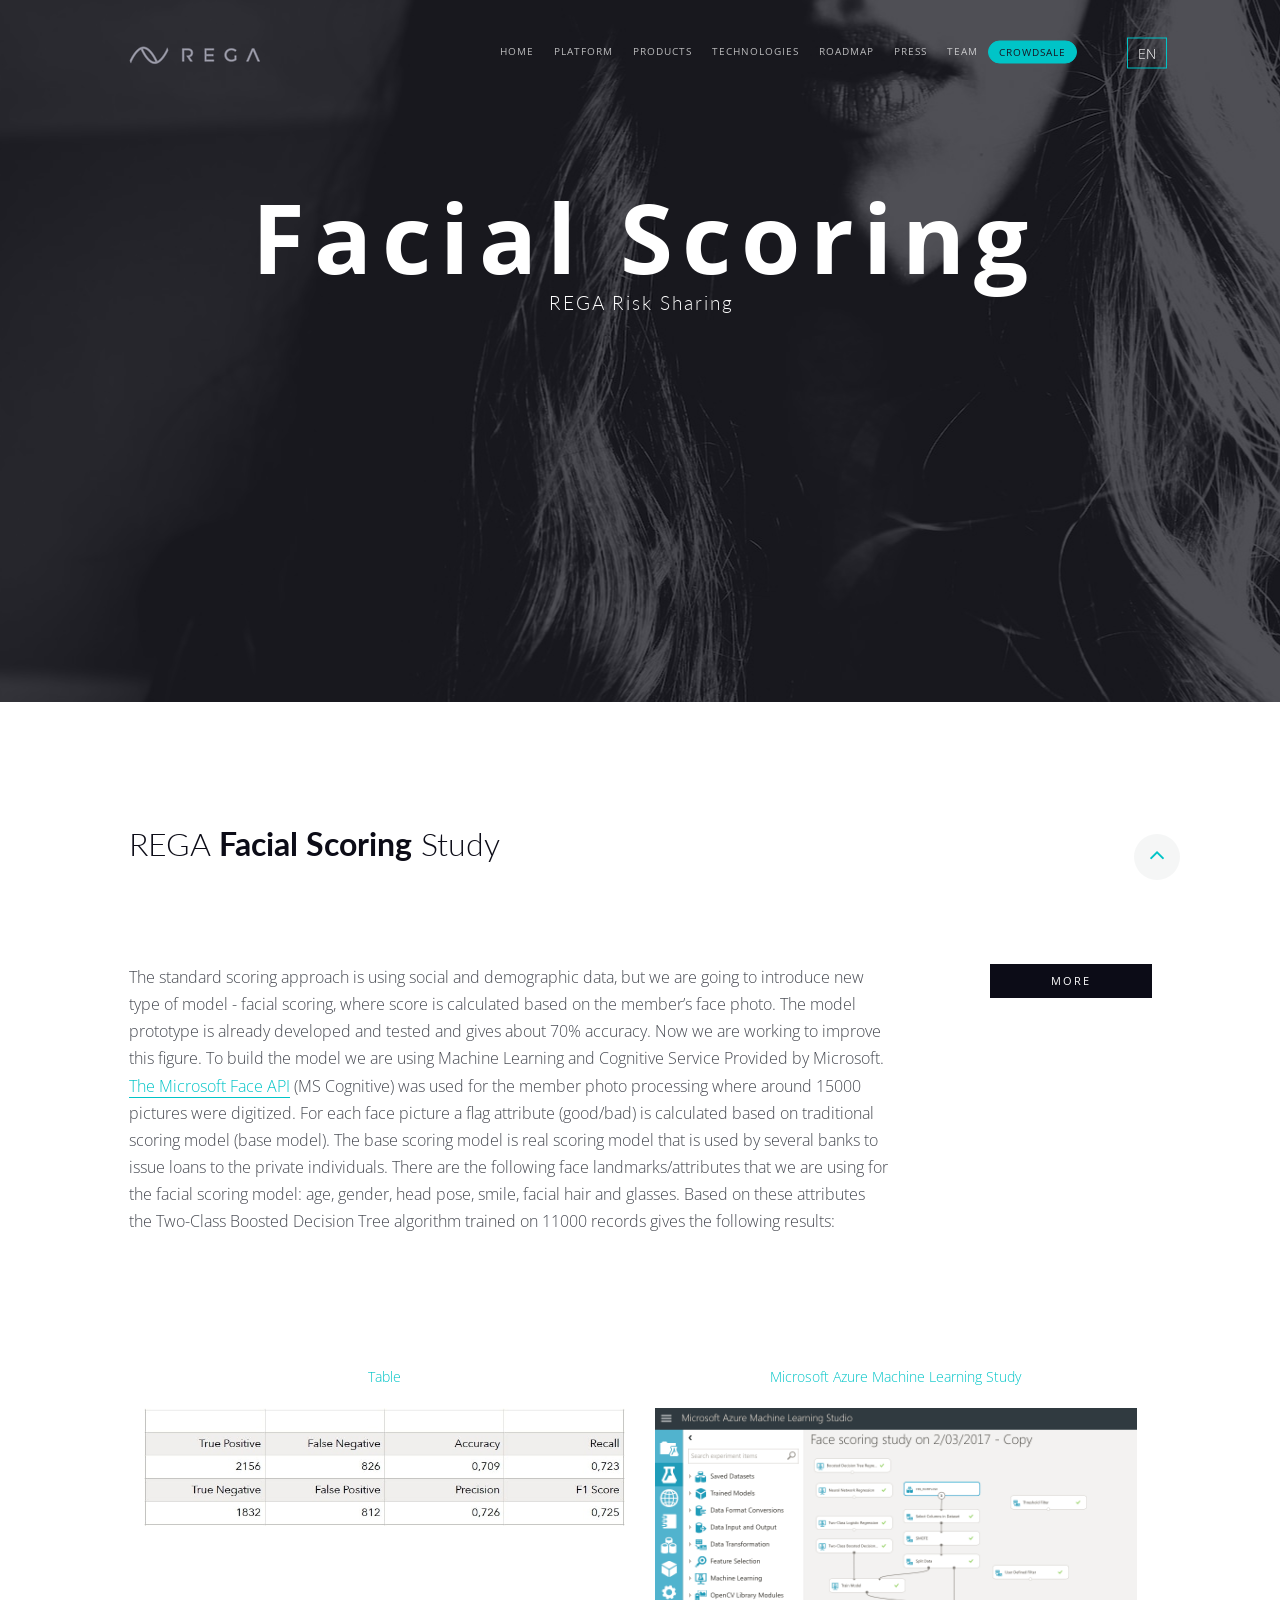
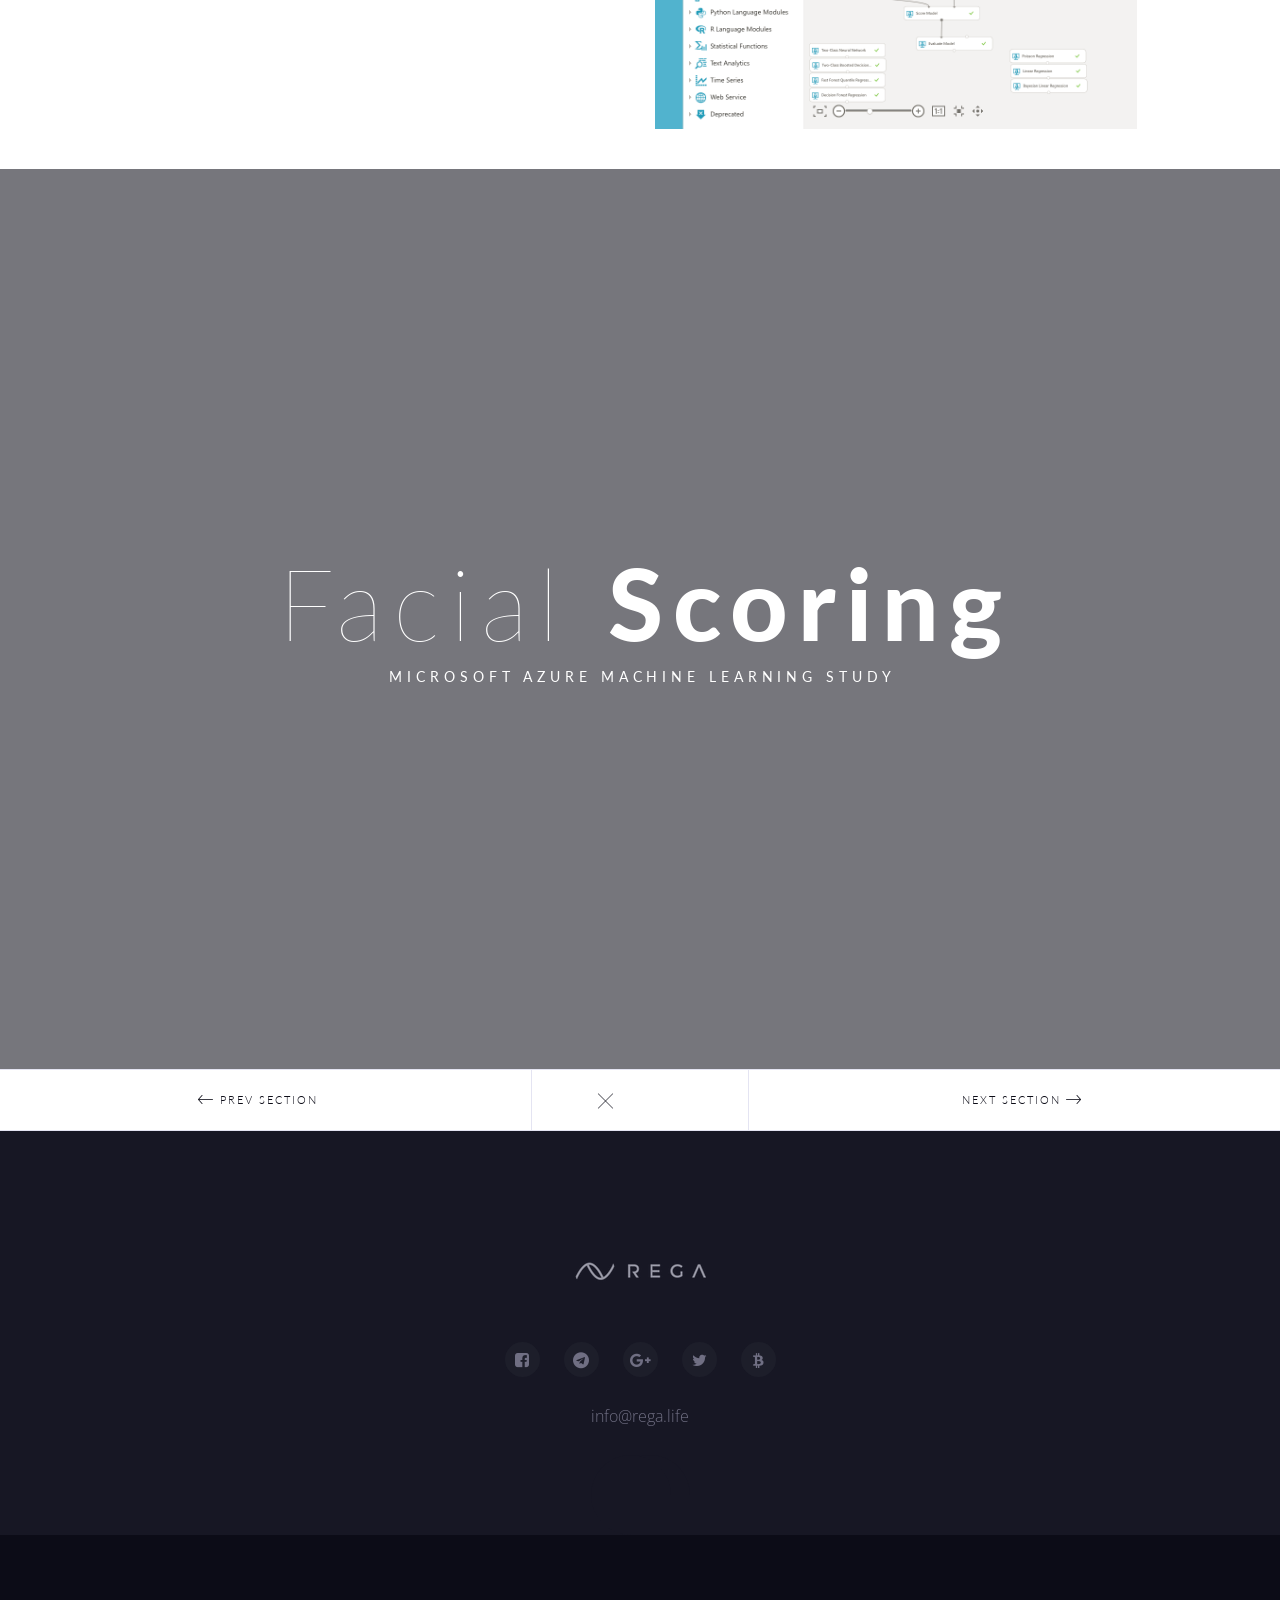
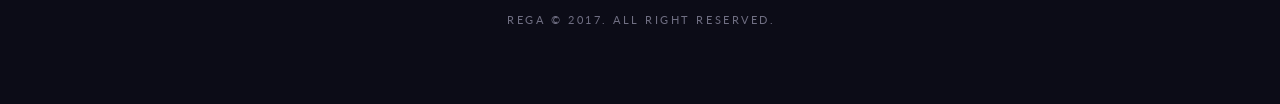
==== commit c371ce99: "ver.2.5" ====
--- a/facialscoring.html
+++ b/facialscoring.html
@@ -82,6 +82,7 @@
                                     <img src="img/rega_logo_rgb-01.png" alt="logo" />
                                 </div>
                             </a>
+							<button class="language-nav-btn visible-xs visible-sm collapsed" type="button" data-toggle="collapse" data-target="#language-nav-panel" aria-expanded="false" aria-controls="language-nav-panel"> EN </button>
                         </div>
                         <!-- Collect the nav links, forms, and other content for toggling -->
                         <div class="collapse navbar-collapse" id="mobile-navbar-collapse">
@@ -126,10 +127,80 @@
                                         <span data-hover="crowdsale">crowdsale</span>
                                     </a>
                                 </li>
+								<li>
+									<button class="language-nav-btn visible-md visible-lg collapsed" type="button" data-toggle="collapse" data-target="#language-nav-panel" aria-expanded="false" aria-controls="language-nav-panel"> EN </button>
+								</li>
                             </ul>
                         </div>
                         <!-- /.navbar-collapse -->
                     </div>
+                    <!-- /.container -->
+                </nav>
+				<nav id="language-nav-panel" class="navbar navbar-default language-nav-panel collapse" role="navigation" aria-expanded="false">
+					<div class="container language-selector flex-container langtext-left">
+						<a href="facialscoring.html" class="active manylanguage-link">
+							<div class="flex-container">
+								<div class="langiimg"><img src="img/lang/en.png"></div>
+								<span class="language-text">English</span>
+							</div>
+						</a>
+						<a href="cn/facialscoring.html" class="manylanguage-link">
+							<div class="flex-container">
+								<div class="langiimg"><img src="img/lang/cn.png"></div>
+								<span class="language-text">中文</span>
+							</div>
+						</a>
+						<!--
+						<a href="ru/facialscoring.html" class="manylanguage-link">
+							<div class="flex-container">
+								<div class="langiimg"><img src="img/lang/ru.png"></div>
+								<span class="language-text">Русский</span>
+							</div>
+						</a>
+						<a href="ja/facialscoring.html" class="manylanguage-link">
+							<div class="flex-container">
+								<div class="langiimg"><img src="img/lang/ja.png"></div>
+								<span class="language-text">日本語</span>
+							</div>
+						</a>
+						<a href="ko/facialscoring.html" class="manylanguage-link">
+							<div class="flex-container">
+								<div class="langiimg"><img src="img/lang/ko.png"></div>
+								<span class="language-text">한국어</span>
+							</div>
+						</a>
+						<a href="it/facialscoring.html" class="manylanguage-link">
+							<div class="flex-container">
+								<div class="langiimg"><img src="img/lang/it.png"></div>
+								<span class="language-text">Italiano</span>
+							</div>
+						</a>
+						<a href="de/facialscoring.html" class="manylanguage-link">
+							<div class="flex-container">
+								<div class="langiimg"><img src="img/lang/de.png"></div>
+								<span class="language-text">Deutsch</span>
+							</div>
+						</a>
+						<a href="hi/facialscoring.html" class="manylanguage-link">
+							<div class="flex-container">
+								<div class="langiimg"><img src="img/lang/hi.png"></div>
+								<span class="language-text">िंदी</span>
+							</div>
+						</a>
+						<a href="es/facialscoring.html" class="manylanguage-link">
+							<div class="flex-container">
+								<div class="langiimg"><img src="img/lang/es.png"></div>
+								<span class="language-text">Español</span>
+							</div>
+						</a>
+						<a href="fr/facialscoring.html" class="manylanguage-link">
+							<div class="flex-container">
+								<div class="langiimg"><img src="img/lang/fr.png"></div>
+								<span class="language-text">Français</span>
+							</div>
+						</a>
+						-->
+					</div>
                     <!-- /.container -->
                 </nav>
             </div>
@@ -186,7 +257,7 @@
             <a href="index.html#technologies-section" class="all-works col-sm-2 col-xs-4 font-second animsition-link "><i class="ci-icon-uniE8DE"></i><span> all technologies</span></a>
             <a href="scoring.html" class="next-proj col-sm-5 col-xs-4 animsition-link font-second">next section <i class="ci-icon-uniE8BE"></i></a>
         </div>
-        
+
         <!-- container -->
         <!-- Footer Section -->
 		<footer class="footer-section section no-padding-bottom">
@@ -197,9 +268,11 @@
                 <!--/ End footer logo -->
                 <!-- Social icons -->
                 <div class="footer-social">
-                    <a href="https://www.facebook.com/REGA.site" class="fa fa-facebook-square wow fadeIn" data-wow-offset="150" data-wow-delay="0s"></a>
-					<a href="#" class="fa fa-telegram wow fadeIn" data-wow-offset="150" data-wow-delay=".15s"></a>
-                    <a href="https://plus.google.com/+REGARiskSharing" class="fa fa-google-plus wow fadeIn" data-wow-offset="150" data-wow-delay=".3s"></a>
+                    <a onclick="return !window.open(this.href)" href="https://www.facebook.com/REGA.site" class="fa fa-facebook-square wow fadeIn" data-wow-offset="150" data-wow-delay="0s"></a>
+					<a onclick="return !window.open(this.href)" href="https://t.me/REGARiskSharing" class="fa fa-telegram wow fadeIn" data-wow-offset="150" data-wow-delay=".2s"></a>
+                    <a onclick="return !window.open(this.href)" href="https://plus.google.com/+REGARiskSharing" class="fa fa-google-plus wow fadeIn" data-wow-offset="150" data-wow-delay=".4s"></a>
+                    <a onclick="return !window.open(this.href)" href="https://twitter.com/REGA20847530" class="fa fa-twitter wow fadeIn" data-wow-offset="150" data-wow-delay=".6s"></a>
+					<a onclick="return !window.open(this.href)" href="https://bitcointalk.org/index.php?topic=2151094" class="fa fa-btc wow fadeIn" data-wow-offset="150" data-wow-delay=".8s"></a>
 					<br><br>
 					<a href="mailto:info@rega.life">info@rega.life</a>
 					<!--<a href="#." class="fa fa-twitter wow fadeIn" data-wow-offset="150" data-wow-delay=".15s"></a>
@@ -255,6 +328,7 @@
 	<script>
 		$.fancybox.defaults.hash = false;
 	</script>
+    <script src="js/ga.js"></script>
     <!--/ End JS Scripts -->
 </body>
 
--- a/css/styles.css
+++ b/css/styles.css
@@ -1,4 +1,4 @@
-/*  
+/*
     =====================
     Base styles
     --------------
@@ -13,14 +13,14 @@
     |__ Home Section Texts
     Typography
     Atmosphere
-    Hacks 
+    Hacks
 */
 /*
   ========================================
   Genaral styles
   ========================================
 */
-/* 
+/*
  Body text
  -------------------------
  */
@@ -43,7 +43,7 @@
 p {
   margin: 0 0 21px;
 }
-/* 
+/*
  Links
  -------------------------
  */
@@ -73,9 +73,9 @@
 ol {
   margin: 0 0 1.5em 0;
 }
-/* 
+/*
  Headings
-------------------------- 
+-------------------------
 */
 h1,
 h2,
@@ -178,7 +178,7 @@
 .text-uppercase      { text-transform: uppercase; }
 .text-capitalize     { text-transform: capitalize; }
 */
-/*  
+/*
     ======================
     Modules styles
     --------------
@@ -633,7 +633,7 @@
   -webkit-animation-duration: 1s;
           animation-duration: 1s;
 }
-/* 
+/*
  Ripple Effect
  -------------------------
  */
@@ -686,7 +686,7 @@
   -webkit-animation: ripple 0.5s ease-out;
           animation: ripple 0.5s ease-out;
 }
-/* 
+/*
  Animated Navicon
  -------------------------
  */
@@ -717,7 +717,7 @@
   -webkit-transition: top 0.14s ease-in, -webkit-transform 0.22s ease-in-out 0.14s;
           transition: top 0.14s ease-in, transform 0.22s ease-in-out 0.14s;
 }
-/* 
+/*
  Loaders
  -------------------------
  */
@@ -873,7 +873,7 @@
   font-family: 'Lato', sans-serif;
   text-transform: capitalize;
 }
-/* 
+/*
  Home Section Texts
  -------------------------
  */
@@ -1053,7 +1053,7 @@
   padding-left: 10px;
   margin-bottom: 0;
 }
-/* 
+/*
  Sections Titles
  -------------------------
  */
@@ -1103,7 +1103,7 @@
 .section-title-small .section-title-heading:after {
   content: none;
 }
-/* 
+/*
  Emphasis & misc
  -------------------------
  */
@@ -1224,7 +1224,7 @@
 .col-middle {
   vertical-align: middle;
 }
-/* 
+/*
  Sections Layout
  -------------------------
  */
@@ -1512,9 +1512,13 @@
 .btn-play:hover {
   background-color: rgba(255, 255, 255, 0.2);
 }
+
+.btn-fix {
+  width: 280px;
+}
 /*
   ========================================
-                Navbar 
+                Navbar
   ========================================
 */
 .navbar {
@@ -1738,7 +1742,7 @@
   width: 100%;
   bottom: 0;
 }
-/* 
+/*
  Genaral Controls Modifications
  -------------------------
  */
@@ -1842,7 +1846,7 @@
           transform: translateX(0) translateY(-50%);
   opacity: 1;
 }
-/* 
+/*
  Carosel indicators
  -------------------------
  */
@@ -1859,7 +1863,7 @@
   width: 8px;
   height: 8px;
 }
-/* 
+/*
  Making Bootstrap carousel fade instead of sliding
  -------------------------
  */
@@ -1884,7 +1888,7 @@
 .carousel-fade .carousel-control {
   z-index: 2;
 }
-/* 
+/*
  Falling Carousel Indicators Style
  -------------------------
  */
@@ -1951,7 +1955,7 @@
 .dotstyle-fall div.active span {
   opacity: 0;
 }
-/* 
+/*
  Filling Carousel Indicators Style
  -------------------------
  */
@@ -2275,7 +2279,7 @@
   width: 0;
   border-radius: 0 2px 2px 0;
 }
-/* 
+/*
     =========================
     Layout styles
     --------------
@@ -2549,7 +2553,7 @@
 .home-bg {
   background-image: url(../img/backgrounds/home-bg-02.jpg);
 }
-/* 
+/*
  Home section Owl slider Backgrounds
  -------------------------
  */
@@ -2631,7 +2635,7 @@
     background-image: url("../img/backgrounds/home-background-03@lg2x.jpg");
   }
 }
-/* 
+/*
  Home section SlideShow Backgrounds
  -------------------------
  */
@@ -2853,6 +2857,7 @@
   -webkit-perspective: 300px;
           perspective: 300px;
   text-align: center;
+  max-height: 225px;
 }
 .services-item-title {
   margin-bottom: 15px;
@@ -2938,18 +2943,18 @@
 #platform-section {
 	padding-top: 50px;
 }
-.navbar-nav li:last-child a {
+.navbar-nav li:nth-child(8) a {
 	background-color: #00c4c7 !important;
     border: 1px solid #00c4c7 !important;
     border-radius: 40px;
 }
-.navbar-nav li:last-child span {
+.navbar-nav li:nth-child(8) span {
 	color: #171724 !important;
 }
 .navbar-nav li:last-child {
 	margin-left: 50px;
 }
-.navbar-nav li:last-child a:hover {
+.navbar-nav li:nth-child(8) a:hover {
     background-color: rgba(12, 12, 23, 0.89) !important;
 }
 .home-social {
@@ -2979,6 +2984,57 @@
 }
 .home-social .fa-slack {
     padding: 13px 14px !important;
+}
+.flex-container {
+    align-items: center;
+    display: flex;
+    flex-wrap: wrap;
+}
+#language-nav-panel {
+    background: rgba(12, 12, 23, 0.89) none repeat scroll 0 0;
+    border: medium none;
+    margin: 0 auto;
+    min-height: 0;
+    position: fixed;
+    top: 70px;
+    transition: all 0.5s ease 0s;
+    width: 100%;
+    z-index: 9999;
+}
+.language-nav-btn {
+    background: rgba(0, 0, 0, 0) none repeat scroll 0 0;
+    border: 1px solid #00c4c7;
+    color: #fff;
+    margin-top: -3px;
+    padding: 4px 10px;
+    text-transform: uppercase;
+    transition: all 0.5s ease 0s;
+}
+.language-nav-btn:hover, .language-nav-btn:focus {
+    background-color: #00c4c7;
+    color: #000;
+}
+.language-nav-panel .manylanguage-link {
+    border: 1px solid #424b59;
+    display: block;
+    margin: 5px;
+    padding: 19px 18px;
+    text-align: center;
+    text-transform: uppercase;
+    transition: all 0.5s ease 0s;
+    width: 180px;
+}
+.language-text {
+    color: #fff;
+    font-size: 14px;
+}
+.language-nav-panel .manylanguage-link img {
+    margin-right: 20px;
+    width: 34px;
+}
+.manylanguage-link:hover, .manylanguage-link.active {
+    background: #00c4c7;
+    border: 1px solid #00c4c7;
 }
 .advantage {
 	height: 170px;
@@ -3033,6 +3089,21 @@
 }
 .up-btn:hover a {
 	color: #006f7e;
+}
+@media screen and (max-width: 768px) {
+	.language-nav-panel {
+		height: calc(100% - 65px);
+		overflow-y: auto;
+	}
+	.language-nav-panel .manylanguage-link {
+		width: 95%;
+	}
+	.language-nav-btn {
+		margin: 0;
+		position: absolute;
+		right: 60px;
+		top: 20px;
+	}
 }
 @media screen and (max-width: 420px) {
 	.container-main {
@@ -3220,7 +3291,7 @@
 }
 .team-item {
   position: relative;
-  margin-bottom: 80px;
+  margin-bottom: 140px;
 }
 .team-item-img {
   text-align: center;
@@ -3246,7 +3317,7 @@
   position: absolute;
   width: 100%;
   left: 0;
-  bottom: -90px;
+  bottom: -135px;
   text-align: center;
   z-index: 3;
 }
@@ -3257,8 +3328,8 @@
 }
 .team-item-name span {
   font-size: 19px;
-  line-height: 1.5;
-  font-weight: 700;
+  line-height: 0.5;
+  font-weight: 400;
 }
 .team-item-text {
   text-align: center;
@@ -4099,7 +4170,7 @@
   line-height: 37px;
   font-size: 16px;
 }
-/* 
+/*
  Go Top Button
  -------------------------
  */
@@ -6685,7 +6756,7 @@
     padding-bottom: 100px;
   }
 }
-/*  
+/*
     Responsive styles
     --------------
     Contents
@@ -6929,7 +7000,7 @@
     -webkit-transform: translate3d(0, -100%, 0);
             transform: translate3d(0, -100%, 0);
   }
-  /* 
+  /*
  Falling Carousel Indicators Style
  -------------------------
  */
@@ -6969,7 +7040,7 @@
     -webkit-transform: translate3d(0, 200%, 0);
             transform: translate3d(0, 200%, 0);
   }
-  /* 
+  /*
  Filling Carousel Indicators Style
  -------------------------
  */
